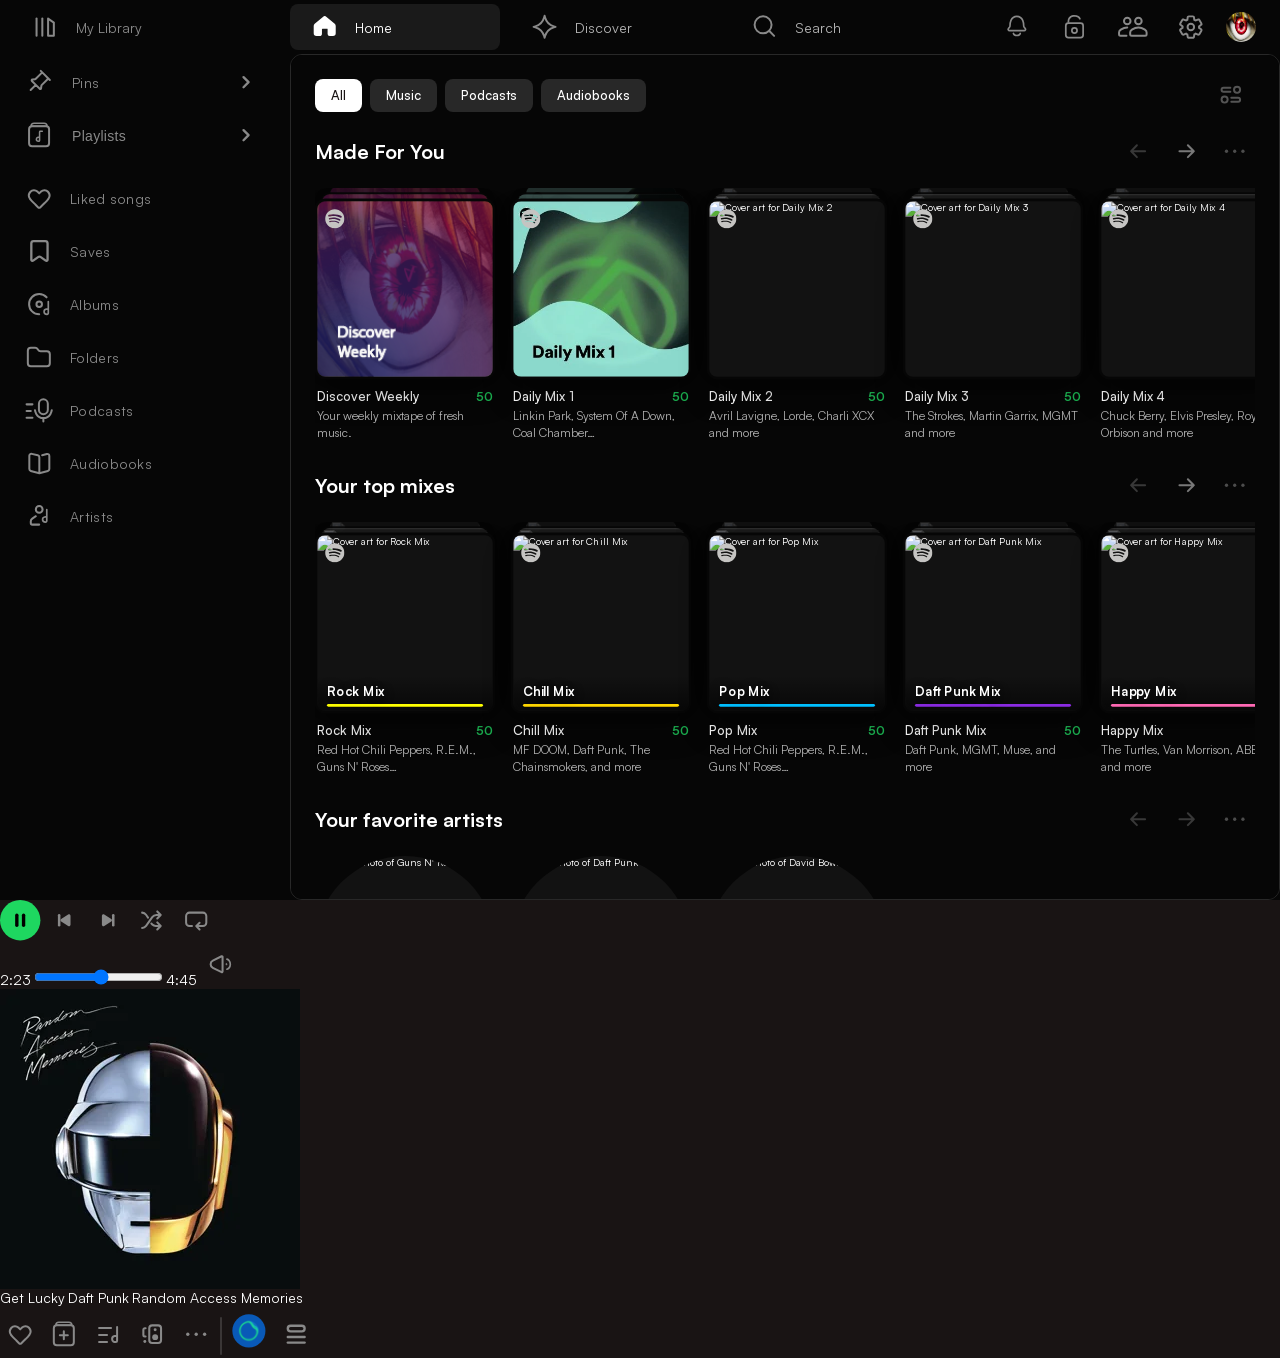
==== index.html @ 6787e3e7 "mc" ====
<!doctype html>
<html lang="en">

<head>
  <meta charset="UTF-8">
  <meta name="viewport"
    content="width=device-width, initial-scale=1.0, maximum-scale=1.0, user-scalable=no, viewport-fit=cover">
  <meta name="theme-color" content="#191414">
  <meta name="description"
    content="Spotify-inspired web player UI built as the final exam project for the 10x Frontend course.">
  <meta property="og:title" content="Spotify Web Player: 10xHunters - Frontend Final Exam">
  <meta property="og:description"
    content="Spotify-inspired web player UI built as the final exam project for the 10x Frontend course.">
  <meta property="og:type" content="website">
  <link rel="icon" type="image/svg+xml" href="assets/icons/big/spotify-favicon.svg">
  <title>Spotify - Web Player: 10xHunters - Frontend Final Exam</title>
  <link rel="stylesheet" href="css/main.css">
</head>

<body>
  <div class="app-layout">

    <!-- ===== Sidebar ===== -->

    <aside class="sidebar">
      <div class="sidebar__header">
        <a href="pages/library.html">
          <img src="./assets/icons/big/library.svg" alt="spotify-library-icon" />
          <span>My Library</span>
        </a>
      </div>
      <nav class="sidebar__nav">
        <ul class="sidebar__list">
          <li class="sidebar__item sidebar__item--arrow">
            <a href="#">
              <div class="sidebar__link-left">
                <img src="./assets/icons/big/pin.svg" alt="pins-icon" />
                <span>Pins</span>
              </div>
              <span class="sidebar__arrow">
                <img src="./assets/icons/big/right.svg" alt="arrow-right">
              </span>
            </a>
          </li>
          <li class="sidebar__item sidebar__item--accordion">
            <button class="sidebar__accordion-trigger" aria-expanded="false">
              <div class="sidebar__link-left">
                <img src="./assets/icons/big/playlist.svg" alt="playlist-icon" />
                <span class="sidebar__accordion-label">Playlists</span>
              </div>
              <span class="sidebar__arrow">
                <img src="./assets/icons/big/right.svg" alt="arrow-right" />
              </span>
            </button>
            <ul class="sidebar__dropdown">
              <li class="sidebar__dropdown-item">
                <a href="#">
                  <img src="./assets/icons/small/playlist.svg" alt="playlist-icon" />
                  <span>Chill stuff</span>
                </a>
              </li>
              <li class="sidebar__dropdown-item">
                <a href="#">
                  <img src="./assets/icons/small/playlist.svg" alt="playlist-icon" />
                  <span>Rock n Roll</span>
                </a>
              </li>
              <li class="sidebar__dropdown-item">
                <a href="#">
                  <img src="./assets/icons/small/playlist.svg" alt="playlist-icon" />
                  <span>The Jux Box</span>
                </a>
              </li>
              <li class="sidebar__dropdown-item">
                <a href="#">
                  <img src="./assets/icons/small/playlist.svg" alt="playlist-icon" />
                  <span>Selected Linkin Park</span>
                </a>
              </li>
              <li class="sidebar__dropdown-item">
                <a href="#">
                  <img src="./assets/icons/small/playlist.svg" alt="playlist-icon" />
                  <span>Vibe</span>
                </a>
              </li>
            </ul>
          </li>
          <li class="sidebar__item">
            <a href="pages/liked-songs.html">
              <img src="./assets/icons/big/like.svg" alt="spotify-liked-songs-icon" />
              <span>Liked songs</span>
            </a>
          </li>
          <li class="sidebar__item">
            <a href="#">
              <img src="./assets/icons/big/save.svg" alt="spotify-saved-songs-icon" />
              <span>Saves</span>
            </a>
          </li>
          <li class="sidebar__item">
            <a href="#">
              <img src="./assets/icons/big/album.svg" alt="spotify-album-songs-icon" />
              <span>Albums</span>
            </a>
          </li>
          <li class="sidebar__item">
            <a href="#">
              <img src="./assets/icons/big/folder.svg" alt="spotify-folders-icon" />
              <span>Folders</span>
            </a>
          </li>
          <li class="sidebar__item">
            <a href="pages/podcasts.html">
              <img src="./assets/icons/big/podcast.svg" alt="spotify-podcasts-icon" />
              <span>Podcasts</span>
            </a>
          </li>
          <li class="sidebar__item">
            <a href="#">
              <img src="./assets/icons/big/audiobook.svg" alt="spotify-audiobooks-icon" />
              <span>Audiobooks</span>
            </a>
          </li>
          <li class="sidebar__item">
            <a href="pages/artist.html"> <!--this is temporary link to the artist page -->
              <img src="./assets/icons/big/artist.svg" alt="spotify-artists-icon" />
              <span>Artists</span>
            </a>
          </li>
        </ul>
      </nav>
    </aside>

    <!-- ===== Content Area (Header + Main) ===== -->
    <div class="app-layout__content">

      <!-- ===== Desktop Header ===== -->

      <header class="app-header">
        <div class="app-header__row">
          <nav class="nav-primary" aria-label="Primary">

            <!-- ===== Nav Pills — CSS-only active state via :has(input:checked) ===== -->
            <div class="nav-primary__left">

            <a class="nav-pill nav-pill--home nav-pill--active" href="index.html" aria-current="page">
              <img src="assets/icons/big/home.svg"        alt="" class="nav-icon icon--off" aria-hidden="true">
              <img src="assets/icons/big/home-filled.svg" alt="" class="nav-icon icon--on"  aria-hidden="true">
              <span class="nav-pill__label">Home</span>
            </a>

              <a class="nav-pill nav-pill--discover" href="pages/discover.html">
                <img src="assets/icons/big/discover.svg" alt="" class="nav-icon icon--off" aria-hidden="true">
                <img src="assets/icons/big/discover-filled.svg" alt="" class="nav-icon icon--on" aria-hidden="true">
                <span class="nav-pill__label">Discover</span>
              </a>

            <a class="nav-pill nav-pill--search" href="pages/search.html">
              <img src="assets/icons/big/search.svg" alt="" class="nav-icon" aria-hidden="true">
              <span class="nav-pill__label nav-pill__label--muted">Search</span>
            </a>

            </div><!-- /nav-primary__left -->

            <!-- ===== Icon Buttons — toggles use CSS-only label+checkbox pattern ===== -->
            <div class="nav-primary__right">

              <button class="icon-button" type="button" aria-label="News">
                <img src="assets/icons/big/news.svg" alt="" class="nav-icon" aria-hidden="true">
              </button>

              <label class="icon-button" aria-label="Private session">
                <input type="checkbox" class="nav-radio">
                <img src="assets/icons/big/private.svg" alt="" class="nav-icon icon--off" aria-hidden="true">
                <img src="assets/icons/big/private-alt.svg" alt="" class="nav-icon icon--on icon--preserve"
                  aria-hidden="true">
              </label>

              <label class="icon-button icon-button--friends" aria-label="Friends activity">
                <input type="checkbox" class="nav-radio" id="friends-activity-toggle">
                <img src="assets/icons/big/friends.svg" alt="" class="nav-icon icon--off" aria-hidden="true">
                <img src="assets/icons/big/friends-filled.svg" alt="" class="nav-icon icon--on" aria-hidden="true">
              </label>

              <button class="icon-button" type="button" aria-label="Settings">
                <img src="assets/icons/big/settings.svg" alt="" class="nav-icon" aria-hidden="true">
              </button>

              <button class="avatar-button" type="button" aria-label="Profile">
                <img src="assets/img/profilePicture.webp" alt="User profile picture" class="avatar-image">
              </button>

            </div><!-- /nav-primary__right -->

          </nav>
        </div>
      </header><!-- /app-header -->

    <div class="home-layout">
      <main class="app-main">

        <!-- ===== Filter Bar ===== -->
        <div class="home-filter-bar">
          <button class="filter-pill filter-pill--active">All</button>
          <button class="filter-pill">Music</button>
          <button class="filter-pill">Podcasts</button>
          <button class="filter-pill">Audiobooks</button>
          <button class="filter-grid-icon" aria-label="Customize feed">
            <img src="assets/icons/big/feed.svg" alt="" aria-hidden="true">
          </button>
        </div>

        <!-- ===== Mobile Quick Picks ===== -->
        <section class="home-quick-grid" aria-label="Quick picks">
          <article class="home-quick-card">
            <img src="assets/img/weekly.png" alt="Cover art for Get Lucky" class="home-quick-card__thumb" loading="lazy">
            <div class="home-quick-card__meta">
              <p class="home-quick-card__title">Get Lucky (feat. Pharrell Williams and Nile Rodgers)</p>
              <p class="home-quick-card__subtitle">Daft Punk</p>
            </div>
          </article>

          <article class="home-quick-card">
            <img src="assets/img/weekly.png" alt="Cover art for Daily Mix 2" class="home-quick-card__thumb" loading="lazy">
            <div class="home-quick-card__meta">
              <p class="home-quick-card__title">Daily Mix 2</p>
            </div>
          </article>

          <article class="home-quick-card">
            <img src="assets/img/weekly.png" alt="Cover art for Daily Mix 1" class="home-quick-card__thumb" loading="lazy">
            <div class="home-quick-card__meta">
              <p class="home-quick-card__title">Daily Mix 1</p>
            </div>
          </article>

          <article class="home-quick-card">
            <img src="assets/img/weekly.png" alt="Cover art for Instant Crush" class="home-quick-card__thumb" loading="lazy">
            <div class="home-quick-card__meta">
              <p class="home-quick-card__title">Instant Crush</p>
              <p class="home-quick-card__subtitle">Daft Punk</p>
            </div>
          </article>

          <article class="home-quick-card">
            <img src="assets/img/weekly.png" alt="Cover art for Around the World" class="home-quick-card__thumb" loading="lazy">
            <div class="home-quick-card__meta">
              <p class="home-quick-card__title">Around the world</p>
              <p class="home-quick-card__subtitle">Daft Punk</p>
            </div>
          </article>

          <article class="home-quick-card">
            <img src="assets/img/weekly.png" alt="Cover art for Rock Mix" class="home-quick-card__thumb" loading="lazy">
            <div class="home-quick-card__meta">
              <p class="home-quick-card__title">Rock Mix</p>
            </div>
          </article>
        </section>

        <!-- ===== Home Feed ===== -->
        <div class="home-feed">

        <!-- ── Section 1: Made For You ── -->
        <section class="home-section">
          <div class="home-section__header">
            <h2 class="home-section__title">Made For You</h2>
            <div class="home-section__controls">
              <button class="section-nav-btn section-nav-btn--prev" aria-label="Previous">
                <img src="assets/icons/big/arrow-left.svg" alt="" aria-hidden="true">
              </button>
              <button class="section-nav-btn section-nav-btn--next" aria-label="Next">
                <img src="assets/icons/big/arrow-right.svg" alt="" aria-hidden="true">
              </button>
              <button class="section-more-btn" aria-label="More options">
                <img src="assets/icons/big/more.svg" alt="" aria-hidden="true">
              </button>
            </div>
          </div>
          <div class="home-section__track" role="list">

            <article class="card card--playlist card--stacked card--discover-weekly" role="listitem" tabindex="0">
              <div class="card__thumb-wrap">
                <div class="card__mix-stack">
                  <span class="card__mix-layer card__mix-layer--rear" aria-hidden="true">
                    <img src="assets/img/justProfilePicture.webp" alt="" class="card__mix-layer-image" loading="lazy">
                  </span>
                  <span class="card__mix-layer card__mix-layer--middle" aria-hidden="true">
                    <img src="assets/img/justProfilePicture.webp" alt="" class="card__mix-layer-image" loading="lazy">
                  </span>
                  <div class="card__mix-front">
                    <img src="assets/img/justProfilePicture.webp" alt="Cover art for Discover Weekly" class="card__thumb" loading="lazy">
                    <img src="assets/icons/big/spotify.svg" alt="" class="card__logo" aria-hidden="true">
                  </div>
                </div>
              </div>
              <div class="card__info">
                <div class="card__title-row">
                  <span class="card__title">Discover Weekly</span>
                  <span class="card__count">50</span>
                </div>
                <p class="card__desc">Your weekly mixtape of fresh music.</p>
              </div>
            </article>

            <article class="card card--playlist card--stacked" role="listitem" tabindex="0">
              <div class="card__thumb-wrap">
                <div class="card__mix-stack">
                  <span class="card__mix-layer card__mix-layer--rear" aria-hidden="true">
                    <img src="assets/img/daily-mix-1.webp" alt="" class="card__mix-layer-image" loading="lazy">
                  </span>
                  <span class="card__mix-layer card__mix-layer--middle" aria-hidden="true">
                    <img src="assets/img/daily-mix-1.webp" alt="" class="card__mix-layer-image" loading="lazy">
                  </span>
                  <div class="card__mix-front">
                    <img src="assets/img/daily-mix-1.webp" alt="Cover art for Daily Mix 1" class="card__thumb" loading="lazy">
                    <img src="assets/icons/big/spotify.svg" alt="" class="card__logo" aria-hidden="true">
                  </div>
                </div>
              </div>
              <div class="card__info">
                <div class="card__title-row">
                  <span class="card__title">Daily Mix 1</span>
                  <span class="card__count">50</span>
                </div>
                <p class="card__desc">Linkin Park, System Of A Down, Coal Chamber…</p>
              </div>
            </article>

            <article class="card card--playlist card--stacked" role="listitem" tabindex="0">
              <div class="card__thumb-wrap">
                <div class="card__mix-stack">
                  <span class="card__mix-layer card__mix-layer--rear" aria-hidden="true">
                    <img src="assets/img/daily-mix-2.webp" alt="" class="card__mix-layer-image" loading="lazy">
                  </span>
                  <span class="card__mix-layer card__mix-layer--middle" aria-hidden="true">
                    <img src="assets/img/daily-mix-2.webp" alt="" class="card__mix-layer-image" loading="lazy">
                  </span>
                  <div class="card__mix-front">
                    <img src="assets/img/daily-mix-2.webp" alt="Cover art for Daily Mix 2" class="card__thumb" loading="lazy">
                    <img src="assets/icons/big/spotify.svg" alt="" class="card__logo" aria-hidden="true">
                  </div>
                </div>
              </div>
              <div class="card__info">
                <div class="card__title-row">
                  <span class="card__title">Daily Mix 2</span>
                  <span class="card__count">50</span>
                </div>
                <p class="card__desc">Avril Lavigne, Lorde, Charli XCX and more</p>
              </div>
            </article>

            <article class="card card--playlist card--stacked" role="listitem" tabindex="0">
              <div class="card__thumb-wrap">
                <div class="card__mix-stack">
                  <span class="card__mix-layer card__mix-layer--rear" aria-hidden="true">
                    <img src="assets/img/daily-mix-3.webp" alt="" class="card__mix-layer-image" loading="lazy">
                  </span>
                  <span class="card__mix-layer card__mix-layer--middle" aria-hidden="true">
                    <img src="assets/img/daily-mix-3.webp" alt="" class="card__mix-layer-image" loading="lazy">
                  </span>
                  <div class="card__mix-front">
                    <img src="assets/img/daily-mix-3.webp" alt="Cover art for Daily Mix 3" class="card__thumb" loading="lazy">
                    <img src="assets/icons/big/spotify.svg" alt="" class="card__logo" aria-hidden="true">
                  </div>
                </div>
              </div>
              <div class="card__info">
                <div class="card__title-row">
                  <span class="card__title">Daily Mix 3</span>
                  <span class="card__count">50</span>
                </div>
                <p class="card__desc">The Strokes, Martin Garrix, MGMT and more</p>
              </div>
            </article>

            <article class="card card--playlist card--stacked" role="listitem" tabindex="0">
              <div class="card__thumb-wrap">
                <div class="card__mix-stack">
                  <span class="card__mix-layer card__mix-layer--rear" aria-hidden="true">
                    <img src="assets/img/daily-mix-4.webp" alt="" class="card__mix-layer-image" loading="lazy">
                  </span>
                  <span class="card__mix-layer card__mix-layer--middle" aria-hidden="true">
                    <img src="assets/img/daily-mix-4.webp" alt="" class="card__mix-layer-image" loading="lazy">
                  </span>
                  <div class="card__mix-front">
                    <img src="assets/img/daily-mix-4.webp" alt="Cover art for Daily Mix 4" class="card__thumb" loading="lazy">
                    <img src="assets/icons/big/spotify.svg" alt="" class="card__logo" aria-hidden="true">
                  </div>
                </div>
              </div>
              <div class="card__info">
                <div class="card__title-row">
                  <span class="card__title">Daily Mix 4</span>
                  <span class="card__count">50</span>
                </div>
                <p class="card__desc">Chuck Berry, Elvis Presley, Roy Orbison and more</p>
              </div>
            </article>

            <article class="card card--playlist card--stacked" role="listitem" tabindex="0">
              <div class="card__thumb-wrap">
                <div class="card__mix-stack">
                  <span class="card__mix-layer card__mix-layer--rear" aria-hidden="true">
                    <img src="assets/img/daily-mix-6.webp" alt="" class="card__mix-layer-image" loading="lazy">
                  </span>
                  <span class="card__mix-layer card__mix-layer--middle" aria-hidden="true">
                    <img src="assets/img/daily-mix-6.webp" alt="" class="card__mix-layer-image" loading="lazy">
                  </span>
                  <div class="card__mix-front">
                    <img src="assets/img/daily-mix-6.webp" alt="Cover art for Daily Mix 5" class="card__thumb" loading="lazy">
                    <img src="assets/icons/big/spotify.svg" alt="" class="card__logo" aria-hidden="true">
                  </div>
                </div>
              </div>
              <div class="card__info">
                <div class="card__title-row">
                  <span class="card__title">Daily Mix 5</span>
                  <span class="card__count">50</span>
                </div>
                <p class="card__desc">Frank Sinatra, Gerhard Trede, Dean Martin and more</p>
              </div>
            </article>

            <article class="card card--playlist card--stacked" role="listitem" tabindex="0">
              <div class="card__thumb-wrap">
                <div class="card__mix-stack">
                  <span class="card__mix-layer card__mix-layer--rear" aria-hidden="true">
                    <img src="assets/img/nirvana-radio.webp" alt="" class="card__mix-layer-image" loading="lazy">
                  </span>
                  <span class="card__mix-layer card__mix-layer--middle" aria-hidden="true">
                    <img src="assets/img/nirvana-radio.webp" alt="" class="card__mix-layer-image" loading="lazy">
                  </span>
                  <div class="card__mix-front">
                    <img src="assets/img/nirvana-radio.webp" alt="Cover art for Nirvana Radio" class="card__thumb" loading="lazy">
                    <img src="assets/icons/big/spotify.svg" alt="" class="card__logo" aria-hidden="true">
                    <span class="card__badge card__badge--radio">RADIO</span>
                  </div>
                </div>
              </div>
              <div class="card__info">
                <div class="card__title-row">
                  <span class="card__title">Nirvana Radio</span>
                  <span class="card__count">50</span>
                </div>
                <p class="card__desc">The Strokes, Martin Garrix, MGMT and more</p>
              </div>
            </article>

            <article class="card card--playlist card--stacked" role="listitem" tabindex="0">
              <div class="card__thumb-wrap">
                <div class="card__mix-stack">
                  <span class="card__mix-layer card__mix-layer--rear" aria-hidden="true">
                    <img src="assets/img/fall-out-boy-radio.webp" alt="" class="card__mix-layer-image" loading="lazy">
                  </span>
                  <span class="card__mix-layer card__mix-layer--middle" aria-hidden="true">
                    <img src="assets/img/fall-out-boy-radio.webp" alt="" class="card__mix-layer-image" loading="lazy">
                  </span>
                  <div class="card__mix-front">
                    <img src="assets/img/fall-out-boy-radio.webp" alt="Cover art for Fall Out Boy Radio" class="card__thumb" loading="lazy">
                    <img src="assets/icons/big/spotify.svg" alt="" class="card__logo" aria-hidden="true">
                    <span class="card__badge card__badge--radio">RADIO</span>
                  </div>
                </div>
              </div>
              <div class="card__info">
                <div class="card__title-row">
                  <span class="card__title">Fall Out Boy Ra…</span>
                  <span class="card__count">50</span>
                </div>
                <p class="card__desc">With Panic! At The Disco, The All-American Rejects,…</p>
              </div>
            </article>

          </div>
        </section>

        <!-- ── Section 2: Your top mixes ── -->
        <section class="home-section">
          <div class="home-section__header">
            <h2 class="home-section__title">Your top mixes</h2>
            <div class="home-section__controls">
              <button class="section-nav-btn section-nav-btn--prev" aria-label="Previous">
                <img src="assets/icons/big/arrow-left.svg" alt="" aria-hidden="true">
              </button>
              <button class="section-nav-btn section-nav-btn--next" aria-label="Next">
                <img src="assets/icons/big/arrow-right.svg" alt="" aria-hidden="true">
              </button>
              <button class="section-more-btn" aria-label="More options">
                <img src="assets/icons/big/more.svg" alt="" aria-hidden="true">
              </button>
            </div>
          </div>
          <div class="home-section__track" role="list">

            <article class="card card--mix card--stacked card--accent-yellow" role="listitem" tabindex="0">
              <div class="card__thumb-wrap">
                <div class="card__mix-stack">
                  <span class="card__mix-layer card__mix-layer--rear" aria-hidden="true">
                    <img src="assets/img/rock-mix.webp" alt="" class="card__mix-layer-image" loading="lazy">
                  </span>
                  <span class="card__mix-layer card__mix-layer--middle" aria-hidden="true">
                    <img src="assets/img/rock-mix.webp" alt="" class="card__mix-layer-image" loading="lazy">
                  </span>
                  <div class="card__mix-front">
                    <img src="assets/img/rock-mix.webp" alt="Cover art for Rock Mix" class="card__thumb" loading="lazy">
                    <img src="assets/icons/big/spotify.svg" alt="" class="card__logo" aria-hidden="true">
                    <div class="card__mix-overlay">
                      <span class="card__mix-title">Rock Mix</span>
                      <div class="card__mix-accent"></div>
                    </div>
                  </div>
                </div>
              </div>
              <div class="card__info">
                <div class="card__title-row">
                  <span class="card__title">Rock Mix</span>
                  <span class="card__count">50</span>
                </div>
                <p class="card__desc">Red Hot Chili Peppers, R.E.M., Guns N' Roses…</p>
              </div>
            </article>

            <article class="card card--mix card--stacked card--accent-gold" role="listitem" tabindex="0">
              <div class="card__thumb-wrap">
                <div class="card__mix-stack">
                  <span class="card__mix-layer card__mix-layer--rear" aria-hidden="true">
                    <img src="assets/img/chill-mix.webp" alt="" class="card__mix-layer-image" loading="lazy">
                  </span>
                  <span class="card__mix-layer card__mix-layer--middle" aria-hidden="true">
                    <img src="assets/img/chill-mix.webp" alt="" class="card__mix-layer-image" loading="lazy">
                  </span>
                  <div class="card__mix-front">
                    <img src="assets/img/chill-mix.webp" alt="Cover art for Chill Mix" class="card__thumb" loading="lazy">
                    <img src="assets/icons/big/spotify.svg" alt="" class="card__logo" aria-hidden="true">
                    <div class="card__mix-overlay">
                      <span class="card__mix-title">Chill Mix</span>
                      <div class="card__mix-accent"></div>
                    </div>
                  </div>
                </div>
              </div>
              <div class="card__info">
                <div class="card__title-row">
                  <span class="card__title">Chill Mix</span>
                  <span class="card__count">50</span>
                </div>
                <p class="card__desc">MF DOOM, Daft Punk, The Chainsmokers, and more</p>
              </div>
            </article>

            <article class="card card--mix card--stacked card--accent-cyan" role="listitem" tabindex="0">
              <div class="card__thumb-wrap">
                <div class="card__mix-stack">
                  <span class="card__mix-layer card__mix-layer--rear" aria-hidden="true">
                    <img src="assets/img/pop-mix.webp" alt="" class="card__mix-layer-image" loading="lazy">
                  </span>
                  <span class="card__mix-layer card__mix-layer--middle" aria-hidden="true">
                    <img src="assets/img/pop-mix.webp" alt="" class="card__mix-layer-image" loading="lazy">
                  </span>
                  <div class="card__mix-front">
                    <img src="assets/img/pop-mix.webp" alt="Cover art for Pop Mix" class="card__thumb" loading="lazy">
                    <img src="assets/icons/big/spotify.svg" alt="" class="card__logo" aria-hidden="true">
                    <div class="card__mix-overlay">
                      <span class="card__mix-title">Pop Mix</span>
                      <div class="card__mix-accent"></div>
                    </div>
                  </div>
                </div>
              </div>
              <div class="card__info">
                <div class="card__title-row">
                  <span class="card__title">Pop Mix</span>
                  <span class="card__count">50</span>
                </div>
                <p class="card__desc">Red Hot Chili Peppers, R.E.M., Guns N' Roses…</p>
              </div>
            </article>

            <article class="card card--mix card--stacked card--accent-violet" role="listitem" tabindex="0">
              <div class="card__thumb-wrap">
                <div class="card__mix-stack">
                  <span class="card__mix-layer card__mix-layer--rear" aria-hidden="true">
                    <img src="assets/img/daft-punk-mix.webp" alt="" class="card__mix-layer-image" loading="lazy">
                  </span>
                  <span class="card__mix-layer card__mix-layer--middle" aria-hidden="true">
                    <img src="assets/img/daft-punk-mix.webp" alt="" class="card__mix-layer-image" loading="lazy">
                  </span>
                  <div class="card__mix-front">
                    <img src="assets/img/daft-punk-mix.webp" alt="Cover art for Daft Punk Mix" class="card__thumb" loading="lazy">
                    <img src="assets/icons/big/spotify.svg" alt="" class="card__logo" aria-hidden="true">
                    <div class="card__mix-overlay">
                      <span class="card__mix-title">Daft Punk Mix</span>
                      <div class="card__mix-accent"></div>
                    </div>
                  </div>
                </div>
              </div>
              <div class="card__info">
                <div class="card__title-row">
                  <span class="card__title">Daft Punk Mix</span>
                  <span class="card__count">50</span>
                </div>
                <p class="card__desc">Daft Punk, MGMT, Muse, and more</p>
              </div>
            </article>

            <article class="card card--mix card--stacked card--accent-pink" role="listitem" tabindex="0">
              <div class="card__thumb-wrap">
                <div class="card__mix-stack">
                  <span class="card__mix-layer card__mix-layer--rear" aria-hidden="true">
                    <img src="assets/img/happy-mix.webp" alt="" class="card__mix-layer-image" loading="lazy">
                  </span>
                  <span class="card__mix-layer card__mix-layer--middle" aria-hidden="true">
                    <img src="assets/img/happy-mix.webp" alt="" class="card__mix-layer-image" loading="lazy">
                  </span>
                  <div class="card__mix-front">
                    <img src="assets/img/happy-mix.webp" alt="Cover art for Happy Mix" class="card__thumb" loading="lazy">
                    <img src="assets/icons/big/spotify.svg" alt="" class="card__logo" aria-hidden="true">
                    <div class="card__mix-overlay">
                      <span class="card__mix-title">Happy Mix</span>
                      <div class="card__mix-accent"></div>
                    </div>
                  </div>
                </div>
              </div>
              <div class="card__info">
                <div class="card__title-row">
                  <span class="card__title">Happy Mix</span>
                  <span class="card__count">50</span>
                </div>
                <p class="card__desc">The Turtles, Van Morrison, ABBA and more</p>
              </div>
            </article>

            <article class="card card--mix card--stacked card--accent-orange" role="listitem" tabindex="0">
              <div class="card__thumb-wrap">
                <div class="card__mix-stack">
                  <span class="card__mix-layer card__mix-layer--rear" aria-hidden="true">
                    <img src="assets/img/david-bowie-mix.webp" alt="" class="card__mix-layer-image" loading="lazy">
                  </span>
                  <span class="card__mix-layer card__mix-layer--middle" aria-hidden="true">
                    <img src="assets/img/david-bowie-mix.webp" alt="" class="card__mix-layer-image" loading="lazy">
                  </span>
                  <div class="card__mix-front">
                    <img src="assets/img/david-bowie-mix.webp" alt="Cover art for David Bowie Mix" class="card__thumb" loading="lazy">
                    <img src="assets/icons/big/spotify.svg" alt="" class="card__logo" aria-hidden="true">
                    <div class="card__mix-overlay">
                      <span class="card__mix-title">David Bowie Mix</span>
                      <div class="card__mix-accent"></div>
                    </div>
                  </div>
                </div>
              </div>
              <div class="card__info">
                <div class="card__title-row">
                  <span class="card__title">David Bowie Mix</span>
                  <span class="card__count">50</span>
                </div>
                <p class="card__desc">Soft Cell, The Who and The Clash</p>
              </div>
            </article>

            <article class="card card--mix card--stacked card--accent-lime" role="listitem" tabindex="0">
              <div class="card__thumb-wrap">
                <div class="card__mix-stack">
                  <span class="card__mix-layer card__mix-layer--rear" aria-hidden="true">
                    <img src="assets/img/upbeat-mix.webp" alt="" class="card__mix-layer-image" loading="lazy">
                  </span>
                  <span class="card__mix-layer card__mix-layer--middle" aria-hidden="true">
                    <img src="assets/img/upbeat-mix.webp" alt="" class="card__mix-layer-image" loading="lazy">
                  </span>
                  <div class="card__mix-front">
                    <img src="assets/img/upbeat-mix.webp" alt="Cover art for Upbeat Mix" class="card__thumb" loading="lazy">
                    <img src="assets/icons/big/spotify.svg" alt="" class="card__logo" aria-hidden="true">
                    <div class="card__mix-overlay">
                      <span class="card__mix-title">Upbeat Mix</span>
                      <div class="card__mix-accent"></div>
                    </div>
                  </div>
                </div>
              </div>
              <div class="card__info">
                <div class="card__title-row">
                  <span class="card__title">Upbeat Mix</span>
                  <span class="card__count">50</span>
                </div>
                <p class="card__desc">Kylie Minogue, Charli XCX, Cage The Elephant and…</p>
              </div>
            </article>

            <article class="card card--mix card--stacked card--accent-orange-red" role="listitem" tabindex="0">
              <div class="card__thumb-wrap">
                <div class="card__mix-stack">
                  <span class="card__mix-layer card__mix-layer--rear" aria-hidden="true">
                    <img src="assets/img/60s-mix.webp" alt="" class="card__mix-layer-image" loading="lazy">
                  </span>
                  <span class="card__mix-layer card__mix-layer--middle" aria-hidden="true">
                    <img src="assets/img/60s-mix.webp" alt="" class="card__mix-layer-image" loading="lazy">
                  </span>
                  <div class="card__mix-front">
                    <img src="assets/img/60s-mix.webp" alt="Cover art for 60s Mix" class="card__thumb" loading="lazy">
                    <img src="assets/icons/big/spotify.svg" alt="" class="card__logo" aria-hidden="true">
                    <div class="card__mix-overlay">
                      <span class="card__mix-title">60s Mix</span>
                      <div class="card__mix-accent"></div>
                    </div>
                  </div>
                </div>
              </div>
              <div class="card__info">
                <div class="card__title-row">
                  <span class="card__title">60s Mix</span>
                  <span class="card__count">50</span>
                </div>
                <p class="card__desc">Chuck Berry, Skeeter David, Van Morrison and…</p>
              </div>
            </article>

          </div>
        </section>

        <!-- ── Section 3: Your favorite artists ── -->
        <section class="home-section">
          <div class="home-section__header">
            <h2 class="home-section__title">Your favorite artists</h2>
            <div class="home-section__controls">
              <button class="section-nav-btn section-nav-btn--prev" aria-label="Previous">
                <img src="assets/icons/big/arrow-left.svg" alt="" aria-hidden="true">
              </button>
              <button class="section-nav-btn section-nav-btn--next" aria-label="Next">
                <img src="assets/icons/big/arrow-right.svg" alt="" aria-hidden="true">
              </button>
              <button class="section-more-btn" aria-label="More options">
                <img src="assets/icons/big/more.svg" alt="" aria-hidden="true">
              </button>
            </div>
          </div>
          <div class="home-section__track" role="list">

            <article class="card card--artist" role="listitem">
              <div class="card__thumb-wrap card__thumb-wrap--circle">
                <img src="assets/img/guns-n-roses.webp" alt="Artist photo of Guns N' Roses" class="card__thumb" loading="lazy">
              </div>
              <div class="card__info">
                <span class="card__title">Guns N' Roses</span>
              </div>
            </article>

            <article class="card card--artist" role="listitem">
              <div class="card__thumb-wrap card__thumb-wrap--circle">
                <img src="assets/img/daft-punk.webp" alt="Artist photo of Daft Punk" class="card__thumb" loading="lazy">
              </div>
              <div class="card__info">
                <span class="card__title">Daft Punk</span>
              </div>
            </article>

            <article class="card card--artist" role="listitem">
              <div class="card__thumb-wrap card__thumb-wrap--circle">
                <img src="assets/img/david-bowie.webp" alt="Artist photo of David Bowie" class="card__thumb" loading="lazy">
              </div>
              <div class="card__info">
                <span class="card__title">David Bowie</span>
              </div>
            </article>

          </div>
        </section>

        <!-- ── Section 4: Albums for You ── -->
        <section class="home-section">
          <div class="home-section__header">
            <h2 class="home-section__title">Albums for You</h2>
            <div class="home-section__controls">
              <button class="section-nav-btn section-nav-btn--prev" aria-label="Previous">
                <img src="assets/icons/big/arrow-left.svg" alt="" aria-hidden="true">
              </button>
              <button class="section-nav-btn section-nav-btn--next" aria-label="Next">
                <img src="assets/icons/big/arrow-right.svg" alt="" aria-hidden="true">
              </button>
              <button class="section-more-btn" aria-label="More options">
                <img src="assets/icons/big/more.svg" alt="" aria-hidden="true">
              </button>
            </div>
          </div>
          <div class="home-section__track" role="list">

            <article class="card card--album" role="listitem">
              <div class="card__thumb-wrap">
                <img src="assets/img/meteora.webp" alt="Album cover for Meteora" class="card__thumb" loading="lazy">
                <img src="assets/icons/big/spotify.svg" alt="" class="card__logo" aria-hidden="true">
              </div>
              <div class="card__info">
                <div class="card__title-row">
                  <span class="card__title">Meteora</span>
                  <span class="card__count">13</span>
                </div>
                <p class="card__desc">Linkin Park</p>
              </div>
            </article>

            <article class="card card--album" role="listitem">
              <div class="card__thumb-wrap">
                <img src="assets/img/random-access.webp" alt="Album cover for Random Access Memories" class="card__thumb" loading="lazy">
                <img src="assets/icons/big/spotify.svg" alt="" class="card__logo" aria-hidden="true">
              </div>
              <div class="card__info">
                <div class="card__title-row">
                  <span class="card__title">Random Access…</span>
                  <span class="card__count">13</span>
                </div>
                <p class="card__desc">Daft Punk</p>
              </div>
            </article>

            <article class="card card--album" role="listitem">
              <div class="card__thumb-wrap">
                <img src="assets/img/abbey-road.webp" alt="Album cover for Abbey Road" class="card__thumb" loading="lazy">
                <img src="assets/icons/big/spotify.svg" alt="" class="card__logo" aria-hidden="true">
              </div>
              <div class="card__info">
                <div class="card__title-row">
                  <span class="card__title">Abbey Road</span>
                  <span class="card__count">13</span>
                </div>
                <p class="card__desc">The Beatles</p>
              </div>
            </article>

            <article class="card card--album" role="listitem">
              <div class="card__thumb-wrap">
                <img src="assets/img/black-holes.webp" alt="Album cover for Black Holes and Revelations" class="card__thumb" loading="lazy">
                <img src="assets/icons/big/spotify.svg" alt="" class="card__logo" aria-hidden="true">
              </div>
              <div class="card__info">
                <div class="card__title-row">
                  <span class="card__title">Black Holes and…</span>
                  <span class="card__count">13</span>
                </div>
                <p class="card__desc">Muse</p>
              </div>
            </article>

          </div>
        </section>

        <!-- ── Section 5: Audiobooks for you ── -->
        <section class="home-section">
          <div class="home-section__header">
            <h2 class="home-section__title">Audiobooks for you</h2>
            <div class="home-section__controls">
              <button class="section-nav-btn section-nav-btn--prev" aria-label="Previous">
                <img src="assets/icons/big/arrow-left.svg" alt="" aria-hidden="true">
              </button>
              <button class="section-nav-btn section-nav-btn--next" aria-label="Next">
                <img src="assets/icons/big/arrow-right.svg" alt="" aria-hidden="true">
              </button>
              <button class="section-more-btn" aria-label="More options">
                <img src="assets/icons/big/more.svg" alt="" aria-hidden="true">
              </button>
            </div>
          </div>
          <div class="home-section__track" role="list">

            <article class="card card--audiobook" role="listitem">
              <div class="card__thumb-wrap">
                <img src="assets/img/halo-flood.webp" alt="Book cover for Halo: The Flood" class="card__thumb" loading="lazy">
              </div>
              <div class="card__info">
                <span class="card__title">Halo: The Flood</span>
                <p class="card__desc">William C. Dietz</p>
              </div>
            </article>

            <article class="card card--audiobook" role="listitem">
              <div class="card__thumb-wrap">
                <img src="assets/img/halo-first-strike.webp" alt="Book cover for Halo: First Strike" class="card__thumb" loading="lazy">
              </div>
              <div class="card__info">
                <span class="card__title">Halo: First Strike</span>
                <p class="card__desc">Eric Nylund</p>
              </div>
            </article>

            <article class="card card--audiobook" role="listitem">
              <div class="card__thumb-wrap">
                <img src="assets/img/halo-ghosts.webp" alt="Book cover for Halo: Ghosts of Onyx" class="card__thumb" loading="lazy">
              </div>
              <div class="card__info">
                <span class="card__title">Halo: Ghosts of Onyx</span>
                <p class="card__desc">Eric Nylund</p>
              </div>
            </article>

          </div>
        </section>

        <!-- ── Section 6: Podcasts for you ── -->
        <section class="home-section">
          <div class="home-section__header">
            <h2 class="home-section__title">Podcasts for you</h2>
            <div class="home-section__controls">
              <button class="section-nav-btn section-nav-btn--prev" aria-label="Previous">
                <img src="assets/icons/big/arrow-left.svg" alt="" aria-hidden="true">
              </button>
              <button class="section-nav-btn section-nav-btn--next" aria-label="Next">
                <img src="assets/icons/big/arrow-right.svg" alt="" aria-hidden="true">
              </button>
              <button class="section-more-btn" aria-label="More options">
                <img src="assets/icons/big/more.svg" alt="" aria-hidden="true">
              </button>
            </div>
          </div>
          <div class="home-section__track" role="list">

            <article class="card card--podcast" role="listitem">
              <div class="card__thumb-wrap">
                <img src="assets/img/anything-goes.webp" alt="anything goes…" class="card__thumb" loading="lazy">
              </div>
              <div class="card__info card__info--podcast">
                <span class="card__title">anything goes…</span>
                <p class="card__desc">emma chamberlain</p>
              </div>
            </article>

            <article class="card card--podcast" role="listitem">
              <div class="card__thumb-wrap">
                <img src="assets/img/joe-rogan.webp" alt="Podcast cover for The Joe Rogan Experience" class="card__thumb" loading="lazy">
              </div>
              <div class="card__info card__info--podcast">
                <span class="card__title">The Joe Rogan…</span>
                <p class="card__desc">Joe Rogan</p>
              </div>
            </article>

            <article class="card card--podcast" role="listitem">
              <div class="card__thumb-wrap">
                <img src="assets/img/the-journal.webp" alt="Podcast cover for The Journal" class="card__thumb" loading="lazy">
              </div>
              <div class="card__info card__info--podcast">
                <span class="card__title">The Journal</span>
                <p class="card__desc">The Wall Street Journal</p>
              </div>
            </article>

          </div>
        </section>

        <!-- ── Section 7: Episodes for you ── -->
        <section class="home-section">
          <div class="home-section__header">
            <h2 class="home-section__title">Episodes for you</h2>
            <div class="home-section__controls">
              <button class="section-nav-btn section-nav-btn--prev" aria-label="Previous">
                <img src="assets/icons/big/arrow-left.svg" alt="" aria-hidden="true">
              </button>
              <button class="section-nav-btn section-nav-btn--next" aria-label="Next">
                <img src="assets/icons/big/arrow-right.svg" alt="" aria-hidden="true">
              </button>
              <button class="section-more-btn" aria-label="More options">
                <img src="assets/icons/big/more.svg" alt="" aria-hidden="true">
              </button>
            </div>
          </div>
          <div class="home-section__track" role="list">

            <article class="card card--episode" role="listitem">
              <div class="card__thumb-wrap">
                <img src="assets/img/anything-goes.webp" alt="anything goes…" class="card__thumb" loading="lazy">
              </div>
              <div class="card__info card__info--podcast">
                <span class="card__title">anything goes…</span>
                <p class="card__desc">emma chamberlain</p>
                <img src="assets/icons/small/podcast.svg" alt="" class="card__episode-icon" aria-hidden="true">
              </div>
            </article>

            <article class="card card--episode" role="listitem">
              <div class="card__thumb-wrap">
                <img src="assets/img/joe-rogan.webp" alt="Podcast cover for The Joe Rogan Experience" class="card__thumb" loading="lazy">
              </div>
              <div class="card__info card__info--podcast">
                <span class="card__title">The Joe Rogan…</span>
                <p class="card__desc">Joe Rogan</p>
                <img src="assets/icons/small/podcast.svg" alt="" class="card__episode-icon" aria-hidden="true">
              </div>
            </article>

            <article class="card card--episode" role="listitem">
              <div class="card__thumb-wrap">
                <img src="assets/img/the-journal.webp" alt="Podcast cover for The Journal" class="card__thumb" loading="lazy">
              </div>
              <div class="card__info card__info--podcast">
                <span class="card__title">The Journal</span>
                <p class="card__desc">The Wall Street Journal</p>
                <img src="assets/icons/small/podcast.svg" alt="" class="card__episode-icon" aria-hidden="true">
              </div>
            </article>

          </div>
        </section>

        </div><!-- /home-feed -->


      </main>

      <aside class="friends-activity" id="friends-activity-panel" aria-label="Friends activity">
        <div class="friends-activity__panel">
          <input type="checkbox" class="nav-radio friends-activity__state" id="add-friend-toggle" form="add-friend-form">
          <input type="checkbox" class="nav-radio friends-activity__state" id="friend-added-hisoka">
          <form id="add-friend-form" class="friends-activity__state-form" aria-hidden="true"></form>

          <div class="friends-activity__header">
            <h2 class="friends-activity__title">Friends Activity</h2>

            <div class="friends-activity__actions">
              <label class="friends-activity__action friends-activity__action--add" for="add-friend-toggle" aria-label="Add friend">
                <img src="assets/icons/big/add-friend.svg" alt="" aria-hidden="true">
              </label>

              <label class="friends-activity__action friends-activity__action--close" for="friends-activity-toggle" aria-label="Close friends activity">
                <img src="assets/icons/big/close.svg" alt="" aria-hidden="true">
              </label>
            </div>
          </div>

          <ul class="friends-activity__list" role="list">
            <li class="friend-card friend-card--hisoka" id="friend-card-hisoka">
              <img src="assets/img/hisoka.png" alt="Hisoka profile picture" class="friend-card__avatar" loading="lazy">

              <div class="friend-card__body">
                <p class="friend-card__name">Hisoka</p>

                <div class="friend-card__meta">
                  <img src="assets/icons/small/playing.svg" alt="" class="friend-card__status-icon" aria-hidden="true">

                  <div class="friend-card__meta-text">
                    <span class="friend-card__track">Get Rhythm</span>
                    <span class="friend-card__dot" aria-hidden="true"></span>
                    <span class="friend-card__artist">Johnny Cash</span>
                  </div>
                </div>
              </div>
            </li>

            <li class="friend-card">
              <img src="assets/img/gon.png" alt="Gon profile picture" class="friend-card__avatar" loading="lazy">

              <div class="friend-card__body">
                <p class="friend-card__name">Gon</p>

                <div class="friend-card__meta">
                  <img src="assets/icons/small/playing.svg" alt="" class="friend-card__status-icon" aria-hidden="true">

                  <div class="friend-card__meta-text">
                    <span class="friend-card__track">Goosebumps</span>
                    <span class="friend-card__dot" aria-hidden="true"></span>
                    <span class="friend-card__artist">Travis Scott</span>
                  </div>
                </div>
              </div>
            </li>

            <li class="friend-card">
              <img src="assets/img/killua.png" alt="Killua profile picture" class="friend-card__avatar" loading="lazy">

              <div class="friend-card__body">
                <p class="friend-card__name">Killua</p>

                <div class="friend-card__meta">
                  <img src="assets/icons/small/playing.svg" alt="" class="friend-card__status-icon" aria-hidden="true">

                  <div class="friend-card__meta-text">
                    <span class="friend-card__track">Get Lucky</span>
                    <span class="friend-card__dot" aria-hidden="true"></span>
                    <span class="friend-card__artist">Daft Punk</span>
                  </div>
                </div>
              </div>
            </li>

            <li class="friend-card">
              <img src="assets/img/Melody.png" alt="Melody profile picture" class="friend-card__avatar" loading="lazy">

              <div class="friend-card__body">
                <p class="friend-card__name">Melody</p>

                <div class="friend-card__meta friend-card__meta--time">
                  <div class="friend-card__meta-text">
                    <span class="friend-card__time">1h</span>
                    <span class="friend-card__track">would he</span>
                    <span class="friend-card__dot" aria-hidden="true"></span>
                    <span class="friend-card__artist">joji</span>
                  </div>
                </div>
              </div>
            </li>

            <li class="friend-card">
              <img src="assets/img/Leorio.png" alt="Leorio profile picture" class="friend-card__avatar" loading="lazy">

              <div class="friend-card__body">
                <p class="friend-card__name">Leorio</p>

                <div class="friend-card__meta friend-card__meta--time">
                  <div class="friend-card__meta-text">
                    <span class="friend-card__time">6h</span>
                    <span class="friend-card__track">Rockstar</span>
                    <span class="friend-card__dot" aria-hidden="true"></span>
                    <span class="friend-card__artist">Post Malone</span>
                  </div>
                </div>
              </div>
            </li>
          </ul>

          <section class="friends-add-friend" aria-label="Add a friend">
            <div class="friends-add-friend__header">
              <button class="friends-add-friend__nav" type="reset" form="add-friend-form" aria-label="Back to friends activity">
                <img src="assets/icons/small/left.svg" alt="" aria-hidden="true">
              </button>

              <h3 class="friends-add-friend__title">Add a friend</h3>

              <button class="friends-add-friend__close" type="reset" form="add-friend-form" aria-label="Close add friend panel">
                <img src="assets/icons/small/close.svg" alt="" aria-hidden="true">
              </button>
            </div>

            <div class="friends-add-friend__form">
              <label class="friends-add-friend__search" for="friend-search">
                <input id="friend-search" class="friends-add-friend__input" type="search" name="friend-search" placeholder="Search for a user" form="add-friend-form">
                <span class="friends-add-friend__search-icon" aria-hidden="true">
                  <img src="assets/icons/small/search.svg" alt="">
                </span>
              </label>

              <button class="friends-add-friend__facebook" type="button">
                <span class="friends-add-friend__facebook-icon" aria-hidden="true">f</span>
                <span>Connect with Facebook</span>
              </button>
            </div>

            <div class="friends-add-friend__results" aria-live="polite">
              <article class="friend-search-card" id="friend-search-card-hisoka">
                <img src="assets/img/hisoka.png" alt="Hisoka profile picture" class="friend-search-card__avatar" loading="lazy">

                <div class="friend-search-card__body">
                  <p class="friend-search-card__name">Hisoka</p>

                  <div class="friend-search-card__meta">
                    <span class="friend-search-card__count">30 following</span>
                    <span class="friend-search-card__dot" aria-hidden="true"></span>
                    <span class="friend-search-card__count">2 followers</span>
                  </div>
                </div>

                <label class="friend-search-card__action" id="friend-search-action-hisoka" for="friend-added-hisoka" aria-label="Add Hisoka">
                  <img src="assets/icons/big/add-friend.svg" alt="" class="friend-search-card__icon friend-search-card__icon--add" aria-hidden="true">
                  <img src="assets/icons/big/check-filled.svg" alt="" class="friend-search-card__icon friend-search-card__icon--added" aria-hidden="true">
                </label>
              </article>
            </div>
          </section>
        </div>
      </aside>
    </div><!-- /home-layout -->

    </div><!-- /app-layout__content -->

    </div><!-- /app-layout -->

    <!-- ===== Player ===== -->
    <section class="player" aria-label="player bar">
      <div class="player__left">
        <button class="btn-play-pause">
          <img src="assets/icons/big/pause.svg" alt="pause">
        </button>
        <button class="player__btn-prev">
          <img src="assets/icons/big/prev.svg" alt="previous">
        </button>
        <button class="player__btn-next">
          <img src="assets/icons/big/next.svg" alt="next">
        </button>
        <button class="player__btn-shuffle">
          <img src="assets/icons/big/shuffle.svg" alt="shuffle">
        </button>
        <button class="player__btn-loop">
          <img src="assets/icons/big/loop.svg" alt="loop">
        </button>
      </div>
      <div class="player__center">
        <span class="player__time-current">2:23</span>
        <input class="player__progress-bar" type="range" min="0" max="100" value="52">
        <span class="player__time-total">4:45</span>
        <button class="player__btn-volume">
          <img src="assets/icons/big/volume.svg" alt="volume">
        </button>
        <figure class="player__album-cover">
          <img src="assets/img/random-access-memories.webp" alt="album cover">
        </figure>
        <div class="player__song-info">
          <span class="player__song-title">Get Lucky</span>
          <span class="player__song-artist">Daft Punk</span>
          <span class="song-album">Random Access Memories</span>
        </div>
      </div>
      <div class="player__right">
        <button class="player__btn-fav">
          <img src="assets/icons/big/like.svg" alt="like">
        </button>
        <button class="btn-add">
          <img src="assets/icons/big/add-to-playlist.svg" alt="add">
        </button>
        <button class="player__btn-lyrics">
          <img src="assets/icons/big/lyrics.svg" alt="lyrics">
        </button>
        <button class="player__btn-device">
          <img src="assets/icons/big/device.svg" alt="device">
        </button>
        <button class="player__btn-more">
          <img src="assets/icons/big/more.svg" alt="more">
        </button>
        <button class="player__frame">
          <img src="assets/icons/big/frame.svg" alt="frame">
        </button>
        <button class="player__btn-dj">
          <img src="assets/icons/big/dj.svg" alt="dj">
        </button>
        <button class="player__btn-queue">
          <img src="assets/icons/big/queue.svg" alt="queue">
        </button>
      </div>
    </section>

    <!-- ===== Mobile Bottom Nav ===== -->
    <nav class="nav-mobile" aria-label="Primary mobile">
      <div class="nav-mobile__inner">

        <a class="nav-mobile__item nav-mobile__item--active" href="index.html" aria-label="Home" aria-current="page">
          <img src="assets/icons/big/home.svg"        alt="" class="nav-mobile__icon icon--off" aria-hidden="true">
          <img src="assets/icons/big/home-filled.svg" alt="" class="nav-mobile__icon icon--on"  aria-hidden="true">
          <span class="nav-mobile__label">Home</span>
        </a>

        <a class="nav-mobile__item" href="pages/discover.html" aria-label="Discover">
          <img src="assets/icons/big/discover.svg"        alt="" class="nav-mobile__icon icon--off" aria-hidden="true">
          <img src="assets/icons/big/discover-filled.svg" alt="" class="nav-mobile__icon icon--on"  aria-hidden="true">
          <span class="nav-mobile__label">Discover</span>
        </a>

        <a class="nav-mobile__item" href="pages/search.html" aria-label="Search">
          <img src="assets/icons/big/search.svg"        alt="" class="nav-mobile__icon icon--off" aria-hidden="true">
          <img src="assets/icons/big/search-filled.svg" alt="" class="nav-mobile__icon icon--on"  aria-hidden="true">
          <span class="nav-mobile__label">Search</span>
        </a>

        <a class="nav-mobile__item" href="pages/liked-songs.html" aria-label="Library">
          <img src="assets/icons/big/library.svg"        alt="" class="nav-mobile__icon icon--off" aria-hidden="true">
          <img src="assets/icons/big/library-filled.svg" alt="" class="nav-mobile__icon icon--on"  aria-hidden="true">
          <span class="nav-mobile__label">Library</span>
        </a>

        <a class="nav-mobile__item" href="pages/artist.html" aria-label="Me">
          <img src="assets/icons/big/user.svg"        alt="" class="nav-mobile__icon icon--off" aria-hidden="true">
          <img src="assets/icons/big/user-filled.svg" alt="" class="nav-mobile__icon icon--on"  aria-hidden="true">
          <span class="nav-mobile__label">Me</span>
        </a>

    </div>
  </nav><!-- /nav-mobile -->


    <!-- ===== Customize Feed Overlay ===== -->
    <dialog class="feed-modal">
      <div class="feed-modal__header">
        <h3 class="feed-modal__title">Customize feed</h3>
      </div>

      <div class="feed-modal__body">
        <button class="feed-modal__library-btn" type="button">
          <img src="assets/icons/big/add-simple.svg" alt="" class="feed-modal__icon" aria-hidden="true">
          <span>Select from Library</span>
        </button>

        <ul class="feed-modal__list">
          <li class="feed-modal__item">
            <button class="feed-modal__pin-toggle" type="button" aria-label="Toggle pin" aria-pressed="true">
              <img src="assets/icons/big/pin-filled.svg" alt="" class="feed-modal__icon icon--pin-on" aria-hidden="true">
              <img src="assets/icons/big/pin.svg" alt="" class="feed-modal__icon icon--pin-off" aria-hidden="true">
            </button>
            <span class="feed-modal__item-name">New Releases</span>
            <div class="feed-modal__item-actions">
              <button class="feed-modal__drag" type="button" aria-label="Reorder"><img src="assets/icons/big/move2.svg" alt="" aria-hidden="true"></button>
              <button class="feed-modal__toggle-vis" type="button" aria-label="Toggle visibility" aria-pressed="true"><img src="assets/icons/big/show.svg" alt="" class="icon--vis-on" aria-hidden="true"><img src="assets/icons/big/show-filled.svg" alt="" class="icon--vis-off" aria-hidden="true"></button>
            </div>
          </li>
          <li class="feed-modal__item">
            <button class="feed-modal__pin-toggle" type="button" aria-label="Toggle pin" aria-pressed="true">
              <img src="assets/icons/big/pin-filled.svg" alt="" class="feed-modal__icon icon--pin-on" aria-hidden="true">
              <img src="assets/icons/big/pin.svg" alt="" class="feed-modal__icon icon--pin-off" aria-hidden="true">
            </button>
            <span class="feed-modal__item-name">Made For You</span>
            <div class="feed-modal__item-actions">
              <button class="feed-modal__drag" type="button" aria-label="Reorder"><img src="assets/icons/big/move2.svg" alt="" aria-hidden="true"></button>
              <button class="feed-modal__toggle-vis" type="button" aria-label="Toggle visibility" aria-pressed="true"><img src="assets/icons/big/show.svg" alt="" class="icon--vis-on" aria-hidden="true"><img src="assets/icons/big/show-filled.svg" alt="" class="icon--vis-off" aria-hidden="true"></button>
            </div>
          </li>
          <li class="feed-modal__item">
            <button class="feed-modal__pin-toggle" type="button" aria-label="Toggle pin" aria-pressed="true">
              <img src="assets/icons/big/pin-filled.svg" alt="" class="feed-modal__icon icon--pin-on" aria-hidden="true">
              <img src="assets/icons/big/pin.svg" alt="" class="feed-modal__icon icon--pin-off" aria-hidden="true">
            </button>
            <span class="feed-modal__item-name">Recently Played</span>
            <div class="feed-modal__item-actions">
              <button class="feed-modal__drag" type="button" aria-label="Reorder"><img src="assets/icons/big/move2.svg" alt="" aria-hidden="true"></button>
              <button class="feed-modal__toggle-vis" type="button" aria-label="Toggle visibility" aria-pressed="true"><img src="assets/icons/big/show.svg" alt="" class="icon--vis-on" aria-hidden="true"><img src="assets/icons/big/show-filled.svg" alt="" class="icon--vis-off" aria-hidden="true"></button>
            </div>
          </li>
          <li class="feed-modal__item">
            <button class="feed-modal__pin-toggle" type="button" aria-label="Toggle pin" aria-pressed="false">
              <img src="assets/icons/big/pin-filled.svg" alt="" class="feed-modal__icon icon--pin-on" aria-hidden="true">
              <img src="assets/icons/big/pin.svg" alt="" class="feed-modal__icon icon--pin-off" aria-hidden="true">
            </button>
            <span class="feed-modal__item-name">Your Playlists</span>
            <div class="feed-modal__item-actions">
              <button class="feed-modal__drag" type="button" aria-label="Reorder"><img src="assets/icons/big/move2.svg" alt="" aria-hidden="true"></button>
              <button class="feed-modal__toggle-vis" type="button" aria-label="Toggle visibility" aria-pressed="true"><img src="assets/icons/big/show.svg" alt="" class="icon--vis-on" aria-hidden="true"><img src="assets/icons/big/show-filled.svg" alt="" class="icon--vis-off" aria-hidden="true"></button>
            </div>
          </li>
          <li class="feed-modal__item feed-modal__item--hidden">
            <button class="feed-modal__pin-toggle" type="button" aria-label="Toggle pin" aria-pressed="false">
              <img src="assets/icons/big/pin-filled.svg" alt="" class="feed-modal__icon icon--pin-on" aria-hidden="true">
              <img src="assets/icons/big/pin.svg" alt="" class="feed-modal__icon icon--pin-off" aria-hidden="true">
            </button>
            <span class="feed-modal__item-name">Spotify Original Podcasts</span>
            <div class="feed-modal__item-actions">
              <button class="feed-modal__drag" type="button" aria-label="Reorder"><img src="assets/icons/big/move2.svg" alt="" aria-hidden="true"></button>
              <button class="feed-modal__toggle-vis" type="button" aria-label="Toggle visibility" aria-pressed="false"><img src="assets/icons/big/show.svg" alt="" class="icon--vis-on" aria-hidden="true"><img src="assets/icons/big/show-filled.svg" alt="" class="icon--vis-off" aria-hidden="true"></button>
            </div>
          </li>
          <li class="feed-modal__item">
            <button class="feed-modal__pin-toggle" type="button" aria-label="Toggle pin" aria-pressed="false">
              <img src="assets/icons/big/pin-filled.svg" alt="" class="feed-modal__icon icon--pin-on" aria-hidden="true">
              <img src="assets/icons/big/pin.svg" alt="" class="feed-modal__icon icon--pin-off" aria-hidden="true">
            </button>
            <span class="feed-modal__item-name">Your Favorite Artists</span>
            <div class="feed-modal__item-actions">
              <button class="feed-modal__drag" type="button" aria-label="Reorder"><img src="assets/icons/big/move2.svg" alt="" aria-hidden="true"></button>
              <button class="feed-modal__toggle-vis" type="button" aria-label="Toggle visibility" aria-pressed="true"><img src="assets/icons/big/show.svg" alt="" class="icon--vis-on" aria-hidden="true"><img src="assets/icons/big/show-filled.svg" alt="" class="icon--vis-off" aria-hidden="true"></button>
            </div>
          </li>
          <li class="feed-modal__item">
            <button class="feed-modal__pin-toggle" type="button" aria-label="Toggle pin" aria-pressed="false">
              <img src="assets/icons/big/pin-filled.svg" alt="" class="feed-modal__icon icon--pin-on" aria-hidden="true">
              <img src="assets/icons/big/pin.svg" alt="" class="feed-modal__icon icon--pin-off" aria-hidden="true">
            </button>
            <span class="feed-modal__item-name">Recommended Radio</span>
            <div class="feed-modal__item-actions">
              <button class="feed-modal__drag" type="button" aria-label="Reorder"><img src="assets/icons/big/move2.svg" alt="" aria-hidden="true"></button>
              <button class="feed-modal__toggle-vis" type="button" aria-label="Toggle visibility" aria-pressed="true"><img src="assets/icons/big/show.svg" alt="" class="icon--vis-on" aria-hidden="true"><img src="assets/icons/big/show-filled.svg" alt="" class="icon--vis-off" aria-hidden="true"></button>
            </div>
          </li>
          <li class="feed-modal__item">
            <button class="feed-modal__pin-toggle" type="button" aria-label="Toggle pin" aria-pressed="false">
              <img src="assets/icons/big/pin-filled.svg" alt="" class="feed-modal__icon icon--pin-on" aria-hidden="true">
              <img src="assets/icons/big/pin.svg" alt="" class="feed-modal__icon icon--pin-off" aria-hidden="true">
            </button>
            <span class="feed-modal__item-name">Audiobooks For You</span>
            <div class="feed-modal__item-actions">
              <button class="feed-modal__drag" type="button" aria-label="Reorder"><img src="assets/icons/big/move2.svg" alt="" aria-hidden="true"></button>
              <button class="feed-modal__toggle-vis" type="button" aria-label="Toggle visibility" aria-pressed="true"><img src="assets/icons/big/show.svg" alt="" class="icon--vis-on" aria-hidden="true"><img src="assets/icons/big/show-filled.svg" alt="" class="icon--vis-off" aria-hidden="true"></button>
            </div>
          </li>
          <li class="feed-modal__item">
            <button class="feed-modal__pin-toggle" type="button" aria-label="Toggle pin" aria-pressed="false">
              <img src="assets/icons/big/pin-filled.svg" alt="" class="feed-modal__icon icon--pin-on" aria-hidden="true">
              <img src="assets/icons/big/pin.svg" alt="" class="feed-modal__icon icon--pin-off" aria-hidden="true">
            </button>
            <span class="feed-modal__item-name">Your Top Mixes</span>
            <div class="feed-modal__item-actions">
              <button class="feed-modal__drag" type="button" aria-label="Reorder"><img src="assets/icons/big/move2.svg" alt="" aria-hidden="true"></button>
              <button class="feed-modal__toggle-vis" type="button" aria-label="Toggle visibility" aria-pressed="true"><img src="assets/icons/big/show.svg" alt="" class="icon--vis-on" aria-hidden="true"><img src="assets/icons/big/show-filled.svg" alt="" class="icon--vis-off" aria-hidden="true"></button>
            </div>
          </li>
          <li class="feed-modal__item">
            <button class="feed-modal__pin-toggle" type="button" aria-label="Toggle pin" aria-pressed="false">
              <img src="assets/icons/big/pin-filled.svg" alt="" class="feed-modal__icon icon--pin-on" aria-hidden="true">
              <img src="assets/icons/big/pin.svg" alt="" class="feed-modal__icon icon--pin-off" aria-hidden="true">
            </button>
            <span class="feed-modal__item-name">Episodes For You</span>
            <div class="feed-modal__item-actions">
              <button class="feed-modal__drag" type="button" aria-label="Reorder"><img src="assets/icons/big/move2.svg" alt="" aria-hidden="true"></button>
              <button class="feed-modal__toggle-vis" type="button" aria-label="Toggle visibility" aria-pressed="true"><img src="assets/icons/big/show.svg" alt="" class="icon--vis-on" aria-hidden="true"><img src="assets/icons/big/show-filled.svg" alt="" class="icon--vis-off" aria-hidden="true"></button>
            </div>
          </li>
          <li class="feed-modal__item">
            <button class="feed-modal__pin-toggle" type="button" aria-label="Toggle pin" aria-pressed="false">
              <img src="assets/icons/big/pin-filled.svg" alt="" class="feed-modal__icon icon--pin-on" aria-hidden="true">
              <img src="assets/icons/big/pin.svg" alt="" class="feed-modal__icon icon--pin-off" aria-hidden="true">
            </button>
            <span class="feed-modal__item-name">Albums For You</span>
            <div class="feed-modal__item-actions">
              <button class="feed-modal__drag" type="button" aria-label="Reorder"><img src="assets/icons/big/move2.svg" alt="" aria-hidden="true"></button>
              <button class="feed-modal__toggle-vis" type="button" aria-label="Toggle visibility" aria-pressed="true"><img src="assets/icons/big/show.svg" alt="" class="icon--vis-on" aria-hidden="true"><img src="assets/icons/big/show-filled.svg" alt="" class="icon--vis-off" aria-hidden="true"></button>
            </div>
          </li>
        </ul>
      </div>

      <div class="feed-modal__footer">
        <span class="feed-modal__footer-label">Allow Recommendation Rows</span>
        <label class="feed-modal__switch">
          <input type="checkbox" class="feed-modal__switch-input" checked>
          <span class="feed-modal__switch-track"></span>
        </label>
      </div>
    </dialog>

    <script src="js/app.js"></script>
  </body>
</html>
---- css/main.css ----
@charset "UTF-8";
/* ======= Colors ======= */
/* ======= Spacing ======= */
/* ======= Sizing ======= */
/* ======= Border Radius ======= */
/* ======= Stacked Cards ======= */
/* ======= Typography ======= */
/* ======= Z-Index ======= */
/* ======= Transitions ======= */
/* ======= Breakpoints ======= */
/* ======= Mixins ======= */
/* ======= Fonts ======= */
/* -- Circular Spotify (original) --
@font-face {
  font-family: 'Circular Spotify';
  src: url('../assets/fonts/CircularSpotify-Book.woff2') format('woff2'),
       url('../assets/fonts/CircularSpotify-Book.woff') format('woff');
  font-weight: 400;
  font-style: normal;
  font-display: swap;
}

@font-face {
  font-family: 'Circular Spotify';
  src: url('../assets/fonts/CircularSpotify-Medium.woff2') format('woff2'),
       url('../assets/fonts/CircularSpotify-Medium.woff') format('woff');
  font-weight: 500;
  font-style: normal;
  font-display: swap;
}

@font-face {
  font-family: 'Circular Spotify';
  src: url('../assets/fonts/CircularSpotify-Bold.woff2') format('woff2'),
       url('../assets/fonts/CircularSpotify-Bold.woff') format('woff');
  font-weight: 700;
  font-style: normal;
  font-display: swap;
}
-- */
@font-face {
  font-family: "Satoshi";
  src: url("../assets/fonts/Satoshi_Complete/Fonts/WEB/fonts/Satoshi-Variable.woff2") format("woff2"), url("../assets/fonts/Satoshi_Complete/Fonts/WEB/fonts/Satoshi-Variable.woff") format("woff");
  font-weight: 100 900;
  font-style: normal;
  font-display: swap;
}
@font-face {
  font-family: "Satoshi";
  src: url("../assets/fonts/Satoshi_Complete/Fonts/WEB/fonts/Satoshi-VariableItalic.woff2") format("woff2"), url("../assets/fonts/Satoshi_Complete/Fonts/WEB/fonts/Satoshi-VariableItalic.woff") format("woff");
  font-weight: 100 900;
  font-style: italic;
  font-display: swap;
}
*,
*::before,
*::after {
  box-sizing: border-box;
  margin: 0;
  padding: 0;
}

ul, ol {
  list-style-type: none;
}

html {
  font-size: 62.5%;
  -webkit-text-size-adjust: 100%;
  text-size-adjust: 100%;
}

img {
  display: block;
  max-width: 100%;
}

a {
  text-decoration: none;
  color: inherit;
}

button {
  cursor: pointer;
  background-color: transparent;
  border: none;
}

/* Global scrollbar styling disabled
* {
  scrollbar-width: thin;
  scrollbar-color: transparent transparent;

  &::-webkit-scrollbar {
    width: 4px;
  }

  &::-webkit-scrollbar-button {
    display: none;
    width: 0;
    height: 0;
  }

  &::-webkit-scrollbar-track {
    background: transparent;
  }

  &::-webkit-scrollbar-thumb {
    background: transparent;
    border-radius: 0;
  }

  &:hover {
    scrollbar-color: rgba(255, 255, 255, 0.3) transparent;

    &::-webkit-scrollbar-thumb {
      background: rgba(255, 255, 255, 0.3);
    }

    &::-webkit-scrollbar-thumb:hover {
      background: rgba(255, 255, 255, 0.5);
    }

    &::-webkit-scrollbar-thumb:active {
      background: rgba(255, 255, 255, 0.6);
    }
  }
}
*/
* {
  -ms-overflow-style: none;
  scrollbar-width: none;
}
*::-webkit-scrollbar {
  display: none;
  width: 0;
  height: 0;
}

label {
  cursor: pointer;
  font: inherit;
}

/* ======= Base ======= */
body {
  min-height: 100vh;
  font-family: "Satoshi", system-ui, -apple-system, BlinkMacSystemFont, "Segoe UI", sans-serif;
  background-color: #191414;
  color: #FFFFFF;
}

.sr-only {
  position: absolute;
  width: 1px;
  height: 1px;
  padding: 0;
  margin: -1px;
  overflow: hidden;
  clip: rect(0, 0, 0, 0);
  white-space: nowrap;
  border: 0;
}

/* ======= Typography ======= */
h1, h2, h3, h4, h5, h6 {
  font-weight: 700;
  line-height: 1.2;
}

h2 {
  font-size: 1.8rem;
}

p, li, a, button, span {
  font-size: 1.4rem;
}

.app-layout {
  display: flex;
  height: 100vh;
  overflow: hidden;
  background: #060606;
}
.app-layout__content {
  flex: 1;
  min-width: 0;
  display: flex;
  flex-direction: column;
  overflow: hidden;
}
@media (max-width: 767px) {
  .app-layout {
    background: #111111;
  }
  .app-layout__content {
    background: #111111;
  }
  .app-layout .sidebar {
    display: none;
  }
}

.nav-mobile {
  position: fixed;
  bottom: 0;
  left: 0;
  right: 0;
  width: 100%;
  height: 9.5rem;
  background: transparent;
  display: none;
  align-items: center;
  justify-content: center;
  padding-bottom: env(safe-area-inset-bottom, 0);
  z-index: 20;
  border: none;
  box-shadow: none;
  outline: none;
  overflow: hidden;
  isolation: isolate;
}
.nav-mobile::before {
  content: "";
  position: absolute;
  inset: 0;
  background: linear-gradient(180deg, rgba(17, 17, 17, 0.85) 0%, #111111 42.62%);
  z-index: 0;
  pointer-events: none;
}
.nav-mobile__inner {
  position: relative;
  z-index: 1;
  display: grid;
  grid-template-columns: repeat(5, 1fr);
  align-items: stretch;
  height: 100%;
  width: 100%;
  max-width: 48rem;
  margin: 0 auto;
  padding-inline: 2.4rem;
}
.nav-mobile__item {
  display: flex;
  flex-direction: column;
  align-items: center;
  justify-content: center;
  width: 100%;
  height: 100%;
  gap: 0.4rem;
  color: #898989;
  background: transparent;
  border: none;
  cursor: pointer;
}
.nav-mobile__item--active, .nav-mobile__item:has(input:checked) {
  color: #E0E0E0;
}
.nav-mobile__item .icon--on {
  display: none;
}
.nav-mobile__item--active .icon--off, .nav-mobile__item:has(input:checked) .icon--off {
  display: none;
}
.nav-mobile__item--active .icon--on, .nav-mobile__item:has(input:checked) .icon--on {
  display: block;
}
.nav-mobile__icon {
  width: 4.041rem;
  height: 4.041rem;
  flex-shrink: 0;
}
.nav-mobile__label {
  font-size: 1.2rem;
  font-weight: 300;
  line-height: 1.6rem;
  letter-spacing: 0.03em;
  white-space: nowrap;
}

@media (max-width: 767px) {
  .nav-mobile {
    display: flex;
  }
}
/* ======= Header ======= */
.app-header {
  position: sticky;
  top: 0;
  z-index: 10;
  background-color: #060606;
}
.app-header__row {
  display: flex;
  align-items: stretch;
}

.nav-primary {
  padding: 0 2.4rem;
  display: flex;
  align-items: center;
  gap: 2.4rem;
  min-height: 5.4rem;
  flex: 1;
}
.nav-primary__left {
  display: flex;
  align-items: center;
  gap: 1rem;
  flex: 1 1 auto;
  min-width: 0;
}
.nav-primary__right {
  display: flex;
  align-items: center;
  gap: 1.2rem;
  flex-shrink: 0;
}

@media (max-width: 767px) {
  .app-header {
    display: none;
  }
}
.sidebar {
  width: 25.9rem;
  flex-shrink: 0;
  margin-left: 0.7rem;
  border-radius: 1rem;
  display: flex;
  flex-direction: column;
}
.sidebar__header {
  padding: 0.5rem 0 0 1.6rem;
  margin-bottom: 1.2rem;
}
.sidebar__header a {
  display: flex;
  flex-direction: row;
  justify-content: flex-start;
  align-items: center;
  gap: 0;
  gap: 1rem;
  font-size: 1.4rem;
  color: #898989;
  transition: background-color 0.2s ease, color 0.2s ease, filter 0.2s ease;
  padding: 0.2rem;
}
.sidebar__header a:hover {
  background-color: rgba(255, 255, 255, 0.08);
  border-radius: 0.8rem;
}
.sidebar__header a:hover span {
  color: #FFFFFF;
}
.sidebar__header a:hover img {
  filter: brightness(2);
}
.sidebar__list {
  display: flex;
  flex-direction: column;
  gap: 1.2rem;
}
.sidebar__item a {
  display: flex;
  flex-direction: row;
  justify-content: flex-start;
  align-items: center;
  gap: 0;
  gap: 1rem;
  width: 100%;
  transition: background-color 0.2s ease, color 0.2s ease, filter 0.2s ease;
  border-radius: 0.8rem;
}
.sidebar__item a:hover {
  background-color: rgba(255, 255, 255, 0.08);
}
.sidebar__item a:hover span {
  color: #FFFFFF;
}
.sidebar__item a:hover img {
  filter: brightness(2);
}
.sidebar__item a span {
  font-size: 1.4rem;
  color: #898989;
  letter-spacing: 0.03rem;
}
.sidebar__item--current a {
  background-color: rgba(255, 255, 255, 0.08);
}
.sidebar__item--current a span {
  color: #FFFFFF;
}
.sidebar__item--current a img {
  filter: brightness(2);
}
.sidebar__item--arrow a {
  justify-content: space-between;
}
.sidebar__item--accordion.is-open .sidebar__accordion-label {
  color: #FFFFFF;
}
.sidebar__item--accordion.is-open .sidebar__arrow img {
  transform: rotate(90deg);
}
.sidebar__item--accordion.is-open .sidebar__dropdown {
  max-height: 20rem;
}
.sidebar__accordion-trigger {
  display: flex;
  flex-direction: row;
  justify-content: space-between;
  align-items: center;
  gap: 1rem;
  width: 100%;
  background: none;
  border: none;
  cursor: pointer;
  padding: 0;
  transition: background-color 0.2s ease;
}
.sidebar__accordion-trigger:hover {
  background-color: #202020;
}
.sidebar__accordion-trigger:hover span {
  color: #FFFFFF;
}
.sidebar__accordion-trigger:hover img {
  filter: brightness(2);
}
.sidebar__accordion-label {
  font-size: 1.4rem;
  color: #898989;
  letter-spacing: 0.03rem;
  transition: color 0.2s ease;
}
.sidebar__arrow img {
  transition: transform 0.3s ease;
}
.sidebar__dropdown {
  display: flex;
  flex-direction: column;
  gap: 1rem;
  max-height: 0;
  overflow: hidden;
  transition: max-height 0.3s ease;
  padding-left: 1rem;
  padding-top: 1rem;
}
.sidebar__dropdown-item a {
  display: flex;
  flex-direction: row;
  justify-content: flex-start;
  align-items: center;
  gap: 0;
  gap: 1rem;
  width: 100%;
  transition: background-color 0.2s ease;
}
.sidebar__dropdown-item a:hover {
  background-color: #202020;
}
.sidebar__dropdown-item a:hover span {
  color: #FFFFFF;
}
.sidebar__dropdown-item a:hover img {
  filter: brightness(2);
}
.sidebar__dropdown-item a span {
  font-size: 1.4rem;
  color: #898989;
  letter-spacing: 0.03rem;
}
.sidebar__dropdown-item--current a, .sidebar__item a[aria-current=page], .sidebar__dropdown-item a[aria-current=page] {
  background-color: rgba(255, 255, 255, 0.08);
}
.sidebar__dropdown-item--current a span, .sidebar__item a[aria-current=page] span, .sidebar__dropdown-item a[aria-current=page] span {
  color: #FFFFFF;
}
.sidebar__dropdown-item--current a img, .sidebar__item a[aria-current=page] img, .sidebar__dropdown-item a[aria-current=page] img {
  filter: brightness(2);
}
.sidebar__link-left {
  display: flex;
  flex-direction: row;
  justify-content: flex-start;
  align-items: center;
  gap: 0;
  gap: 1.2rem;
}
.sidebar__nav {
  padding-left: 1.2rem;
}

/* ======= Home Page — Filter Bar + Feed Sections ======= */
.app-main {
  flex: 1;
  min-width: 0;
  overflow-y: auto;
  overflow-x: hidden;
  background: #060606;
  border: 1px solid #282828;
  border-radius: 1.2rem;
  margin-left: 2.4rem;
}

.home-layout {
  flex: 1;
  min-height: 0;
  display: flex;
  overflow: hidden;
}

.home-filter-bar {
  position: sticky;
  top: 0;
  z-index: 10;
  background: #060606;
  padding: 1.6rem 2.4rem 1.2rem;
  display: flex;
  align-items: center;
  gap: 0.8rem;
  border-radius: 1.2rem 1.2rem 0 0;
}

.filter-pill {
  padding: 0.8rem 1.6rem;
  border-radius: 0.8rem;
  border: none;
  font-family: "Satoshi", system-ui, -apple-system, BlinkMacSystemFont, "Segoe UI", sans-serif;
  font-size: 1.3rem;
  font-weight: 500;
  cursor: pointer;
  background: #282828;
  color: #FFFFFF;
  transition: background 150ms ease, color 150ms ease;
}
.filter-pill--active {
  background: #FFFFFF;
  color: #191414;
}
.filter-pill:hover:not(.filter-pill--active) {
  background: rgb(60.4, 60.4, 60.4);
}

.filter-grid-icon {
  margin-left: auto;
  background: none;
  border: none;
  cursor: pointer;
  padding: 0.4rem;
  opacity: 0.7;
  transition: opacity 150ms ease;
}
.filter-grid-icon img {
  width: 4.041rem;
  height: 4.041rem;
  filter: invert(1);
}
.filter-grid-icon:hover {
  opacity: 1;
}

.home-feed {
  padding: 0 2.4rem 2.4rem;
  display: flex;
  flex-direction: column;
  gap: 2.4rem;
}

.home-section__header {
  display: flex;
  align-items: center;
  justify-content: space-between;
  margin-bottom: 1.6rem;
}
.home-section__title {
  font-size: 2rem;
  font-weight: 700;
  color: #FFFFFF;
  margin: 0;
}
.home-section__controls {
  display: flex;
  align-items: center;
  gap: 0.8rem;
}
.home-section__track {
  display: flex;
  gap: 1.6rem;
  overflow-x: auto;
  scroll-behavior: smooth;
  scrollbar-width: none;
}
.home-section__track::-webkit-scrollbar {
  display: none;
}

.section-nav-btn {
  background: none;
  border: none;
  cursor: pointer;
  padding: 0;
  opacity: 0.45;
  transition: opacity 150ms ease;
  display: flex;
  align-items: center;
  justify-content: center;
}
.section-nav-btn img {
  width: 4.041rem;
  height: 4.041rem;
  filter: invert(0.38);
  transition: filter 150ms ease;
}
.section-nav-btn:not(.is-disabled):not(:disabled) {
  opacity: 1;
}
.section-nav-btn:not(.is-disabled):not(:disabled) img {
  filter: invert(0.92);
}
.section-nav-btn:not(.is-disabled):not(:disabled):hover img {
  filter: invert(1);
}
.section-nav-btn.is-disabled, .section-nav-btn:disabled {
  cursor: default;
  pointer-events: none;
  opacity: 0.4;
}
.section-nav-btn.is-disabled img, .section-nav-btn:disabled img {
  filter: invert(0.3);
}

.section-more-btn {
  background: none;
  border: none;
  cursor: pointer;
  padding: 0;
  display: flex;
  align-items: center;
  justify-content: center;
  opacity: 0.6;
}
.section-more-btn img {
  width: 4.041rem;
  height: 4.041rem;
  filter: invert(0.7);
  transition: filter 150ms ease;
}
.section-more-btn:hover {
  opacity: 1;
}

.home-quick-grid {
  display: none;
}

.friends-activity {
  display: none;
}

@media (min-width: 1245px) {
  .friends-activity {
    display: flex;
    flex: 0 0 0;
    min-width: 0;
    width: 0;
    margin-left: 0;
    overflow: hidden;
    opacity: 0;
    pointer-events: none;
    transform: translateX(1.6rem);
    transition: flex-basis 150ms ease, width 150ms ease, margin-left 150ms ease, opacity 150ms ease, transform 150ms ease;
  }
  .friends-activity__panel {
    width: 35.8rem;
    height: 100%;
    padding: 2rem 2.1rem 2.4rem;
    background: #060606;
    border: 1px solid #202020;
    border-radius: 1rem;
    overflow-y: auto;
    position: relative;
  }
  .friends-activity__header {
    display: flex;
    align-items: center;
    justify-content: space-between;
    gap: 1.2rem;
    margin-bottom: 2.4rem;
  }
  .friends-activity__title {
    margin: 0;
    color: #E0E0E0;
    font-size: 1.4rem;
    line-height: 1.9rem;
    letter-spacing: 0.03em;
    font-weight: 500;
  }
  .friends-activity__actions {
    display: flex;
    align-items: center;
    gap: 0.5rem;
    flex-shrink: 0;
  }
  .friends-activity__action {
    width: 4.6rem;
    height: 4.6rem;
    display: flex;
    align-items: center;
    justify-content: center;
    padding: 0;
    border: none;
    background: transparent;
    cursor: pointer;
    opacity: 0.78;
    transition: opacity 150ms ease;
  }
  .friends-activity__action img {
    width: 4.041rem;
    height: 4.041rem;
    filter: brightness(0) invert(0.56);
    transition: filter 150ms ease;
  }
  .friends-activity__action:hover {
    opacity: 1;
  }
  .friends-activity__action:hover img {
    filter: brightness(0) invert(0.88);
  }
  .friends-activity__list {
    display: flex;
    flex-direction: column;
    gap: 1.5rem;
    margin: 0;
    padding: 0;
    list-style: none;
  }
  .friends-activity__state-form {
    display: none;
  }
  .app-layout:has(.icon-button--friends .nav-radio:checked) .friends-activity {
    flex-basis: 35.8rem;
    width: 35.8rem;
    margin-left: 0.5rem;
    opacity: 1;
    pointer-events: auto;
    transform: translateX(0);
  }
  .friend-card {
    display: flex;
    align-items: flex-start;
    gap: 1.2rem;
    min-width: 0;
  }
  .friend-card__avatar {
    width: 4rem;
    height: 4rem;
    border-radius: 999px;
    object-fit: cover;
    flex-shrink: 0;
    display: block;
  }
  .friend-card__body {
    min-width: 0;
    flex: 1 1 auto;
  }
  .friend-card__name {
    margin: 0 0 0.1rem;
    color: #E0E0E0;
    font-size: 1.2rem;
    line-height: 1.6rem;
    letter-spacing: 0.03em;
    font-weight: 400;
  }
  .friend-card__meta {
    display: flex;
    align-items: center;
    gap: 0.3rem;
    min-width: 0;
  }
  .friend-card__meta-text {
    display: flex;
    align-items: center;
    gap: 1rem;
    min-width: 0;
    white-space: nowrap;
  }
  .friend-card__status-icon {
    width: 3rem;
    height: 3rem;
    flex-shrink: 0;
    display: block;
  }
  .friend-card__track, .friend-card__artist, .friend-card__time {
    font-size: 1.4rem;
    line-height: 1.9rem;
    letter-spacing: 0.03em;
    font-weight: 400;
  }
  .friend-card__track {
    color: #E0E0E0;
  }
  .friend-card__artist, .friend-card__time {
    color: #898989;
  }
  .friend-card__dot {
    width: 0.3rem;
    height: 0.3rem;
    border-radius: 999px;
    background: #898989;
    flex-shrink: 0;
  }
  .friend-card--hisoka {
    display: none;
  }
  #friend-added-hisoka:checked ~ .friends-activity__list #friend-card-hisoka {
    display: flex;
  }
  .friends-add-friend {
    position: absolute;
    inset: 0;
    padding: 0.9rem 1rem 2rem;
    background: #060606;
    border-radius: 1rem;
    opacity: 0;
    pointer-events: none;
    transform: translateX(1rem);
    transition: opacity 150ms ease, transform 150ms ease;
  }
  .friends-add-friend__header {
    display: flex;
    align-items: center;
    gap: 1rem;
    margin-bottom: 2rem;
  }
  .friends-add-friend__nav, .friends-add-friend__close {
    width: 2.4rem;
    height: 2.4rem;
    display: flex;
    align-items: center;
    justify-content: center;
    padding: 0;
    border: none;
    background: transparent;
    cursor: pointer;
  }
  .friends-add-friend__nav img, .friends-add-friend__close img {
    width: 2.4rem;
    height: 2.4rem;
    filter: brightness(0) invert(0.56);
  }
  .friends-add-friend__title {
    margin: 0;
    flex: 1 1 auto;
    color: #FFFFFF;
    font-size: 1.2rem;
    line-height: 1.6rem;
    letter-spacing: 0.03em;
    font-weight: 500;
  }
  .friends-add-friend__form {
    display: flex;
    flex-direction: column;
    gap: 1.4rem;
    margin-bottom: 1rem;
  }
  .friends-add-friend__search {
    position: relative;
    display: block;
  }
  .friends-add-friend__input {
    width: 100%;
    height: 3.6rem;
    padding: 0 4rem 0 1.2rem;
    border: none;
    border-radius: 0.8rem;
    background: #0f0f10;
    color: #E0E0E0;
    font-family: "Satoshi", system-ui, -apple-system, BlinkMacSystemFont, "Segoe UI", sans-serif;
    font-size: 1.2rem;
    line-height: 1.6rem;
    letter-spacing: 0.03em;
  }
  .friends-add-friend__input::placeholder {
    color: #5d5d5d;
  }
  .friends-add-friend__input:focus {
    outline: 1px solid rgba(255, 255, 255, 0.12);
  }
  .friends-add-friend__search-icon {
    position: absolute;
    top: 50%;
    right: 1rem;
    display: flex;
    align-items: center;
    justify-content: center;
    width: 2.4rem;
    height: 2.4rem;
    transform: translateY(-50%);
  }
  .friends-add-friend__search-icon img {
    width: 2.4rem;
    height: 2.4rem;
    filter: brightness(0) invert(0.56);
  }
  .friends-add-friend__facebook {
    width: 100%;
    min-height: 3.2rem;
    display: flex;
    align-items: center;
    justify-content: center;
    gap: 0.8rem;
    padding: 0.7rem 1.2rem;
    border: none;
    border-radius: 999px;
    background: #2d7be5;
    color: #FFFFFF;
    font-family: "Satoshi", system-ui, -apple-system, BlinkMacSystemFont, "Segoe UI", sans-serif;
    font-size: 1.1rem;
    line-height: 1.5rem;
    letter-spacing: 0.03em;
    font-weight: 500;
    cursor: pointer;
    transition: filter 150ms ease;
  }
  .friends-add-friend__facebook:hover {
    filter: brightness(1.05);
  }
  .friends-add-friend__facebook-icon {
    width: 1.4rem;
    height: 1.4rem;
    display: inline-flex;
    align-items: center;
    justify-content: center;
    border-radius: 999px;
    background: rgba(255, 255, 255, 0.18);
    font-size: 1.1rem;
    line-height: 1;
    font-weight: 700;
    text-transform: lowercase;
  }
  .friends-add-friend__results {
    display: flex;
    flex-direction: column;
    gap: 1.2rem;
  }
  #add-friend-toggle:checked ~ .friends-add-friend {
    opacity: 1;
    pointer-events: auto;
    transform: translateX(0);
  }
  #add-friend-toggle:checked ~ .friends-add-friend:has(.friends-add-friend__input:not(:placeholder-shown)) .friends-add-friend__facebook {
    display: none;
  }
  .friend-search-card {
    display: none;
    align-items: center;
    gap: 1.2rem;
    width: 100%;
    min-width: 0;
  }
  .friend-search-card__avatar {
    width: 4rem;
    height: 4rem;
    border-radius: 999px;
    object-fit: cover;
    flex-shrink: 0;
    display: block;
  }
  .friend-search-card__body {
    min-width: 0;
    flex: 1 1 auto;
  }
  .friend-search-card__name {
    margin: 0 0 0.5rem;
    color: #E0E0E0;
    font-size: 1.2rem;
    line-height: 1.6rem;
    letter-spacing: 0.03em;
    font-weight: 400;
    overflow: hidden;
    text-overflow: ellipsis;
    white-space: nowrap;
  }
  .friend-search-card__meta {
    display: flex;
    align-items: center;
    gap: 0.5rem;
    min-width: 0;
  }
  .friend-search-card__count {
    color: #E0E0E0;
    font-size: 1.4rem;
    line-height: 1.9rem;
    letter-spacing: 0.03em;
    font-weight: 400;
    white-space: nowrap;
  }
  .friend-search-card__dot {
    width: 0.3rem;
    height: 0.3rem;
    border-radius: 999px;
    background: #898989;
    flex-shrink: 0;
  }
  .friend-search-card__action {
    width: 4.041rem;
    height: 4.041rem;
    display: flex;
    align-items: center;
    justify-content: center;
    padding: 0;
    border: none;
    border-radius: 0.5rem;
    background: #111111;
    cursor: pointer;
    flex-shrink: 0;
  }
  .friend-search-card__action .friend-search-card__icon--added {
    display: none;
  }
  .friend-search-card__icon {
    width: 2.8rem;
    height: 2.8rem;
    display: block;
    filter: brightness(0) invert(0.56);
  }
  #add-friend-toggle:checked ~ .friends-add-friend:has(.friends-add-friend__input:not(:placeholder-shown)) #friend-search-card-hisoka {
    display: flex;
  }
  #friend-added-hisoka:checked ~ .friends-add-friend #friend-search-action-hisoka {
    pointer-events: none;
  }
  #friend-added-hisoka:checked ~ .friends-add-friend #friend-search-action-hisoka .friend-search-card__icon--add {
    display: none;
  }
  #friend-added-hisoka:checked ~ .friends-add-friend #friend-search-action-hisoka .friend-search-card__icon--added {
    display: block;
    width: 3rem;
    height: 3rem;
    filter: none;
  }
}
@media (max-width: 767px) {
  .home-layout {
    display: block;
  }
  .app-main {
    margin-left: 0;
    border: none;
    border-radius: 0;
    background: #111111;
    padding-bottom: calc(1.2rem + env(safe-area-inset-bottom, 0px));
  }
  .home-filter-bar {
    position: sticky;
    top: 0;
    border-radius: 0;
    padding: 1.6rem 1.5rem 1.2rem;
    gap: 1rem;
  }
  .home-filter-bar .filter-pill:first-child {
    display: none;
  }
  .filter-pill {
    border-radius: 0.8rem;
    padding: 0.8rem 1.2rem;
    font-size: 1.4rem;
    font-weight: 400;
    background: #202020;
    color: #E0E0E0;
  }
  .filter-pill--active {
    background: #202020;
    color: #E0E0E0;
  }
  .filter-grid-icon {
    opacity: 1;
  }
  .filter-grid-icon img {
    width: 2.4rem;
    height: 2.4rem;
    filter: invert(0.75);
  }
  .home-quick-grid {
    display: grid;
    grid-template-columns: repeat(2, minmax(0, 1fr));
    gap: 1rem;
    padding: 0 1.5rem 2.4rem;
  }
  .home-quick-card {
    display: flex;
    align-items: center;
    gap: 0.8rem;
    min-width: 0;
    height: 5.8rem;
    border-radius: 1rem;
    background: #202020;
    padding: 0 0.8rem 0 0.7rem;
  }
  .home-quick-card__thumb {
    width: 4.3rem;
    height: 4.3rem;
    border-radius: 0.3rem;
    object-fit: cover;
    flex-shrink: 0;
  }
  .home-quick-card__meta {
    min-width: 0;
  }
  .home-quick-card__title {
    margin: 0;
    color: #E0E0E0;
    font-size: 1.4rem;
    line-height: 1.9rem;
    letter-spacing: 0.03em;
    overflow: hidden;
    text-overflow: ellipsis;
    white-space: nowrap;
  }
  .home-quick-card__subtitle {
    margin: 0;
    color: #898989;
    font-size: 1.4rem;
    line-height: 1.9rem;
    letter-spacing: 0.03em;
    overflow: hidden;
    text-overflow: ellipsis;
    white-space: nowrap;
  }
  .home-feed {
    padding: 0 1.5rem;
    gap: 3rem;
  }
  .home-section__header {
    margin-bottom: 1.6rem;
  }
  .home-section__title {
    font-size: 2rem;
    line-height: 1.35;
    letter-spacing: 0.03em;
    color: #E0E0E0;
  }
  .home-section__controls .section-nav-btn {
    display: none;
  }
  .home-section__track {
    gap: 0.9rem;
    margin: 0 -1.5rem;
    padding: 0 1.5rem;
    scroll-snap-type: x proximity;
  }
  .section-more-btn {
    opacity: 1;
    padding: 0.4rem;
  }
  .section-more-btn img {
    width: 2.4rem;
    height: 2.4rem;
    filter: invert(0.65);
  }
}
/* ======= Customize Feed Modal (overlay panel) ======= */
.feed-modal {
  border: none;
  padding: 0;
  margin: 0;
  width: 43.2rem;
  border-radius: 1rem;
  color: #FFFFFF;
  box-shadow: 0 1.2rem 2.4rem rgba(0, 0, 0, 0);
  background: rgba(61, 59, 50, 0.2);
  backdrop-filter: blur(100px);
  -webkit-backdrop-filter: blur(100px);
  position: fixed;
  z-index: 30;
  opacity: 0;
  pointer-events: none;
  will-change: opacity;
  transition: opacity 180ms ease;
}
.feed-modal:not([open]) {
  display: none;
}
.feed-modal.feed-modal--visible {
  opacity: 1;
  pointer-events: auto;
}
.feed-modal::backdrop {
  background: transparent;
}
.feed-modal__header {
  display: flex;
  align-items: center;
  justify-content: flex-start;
  height: 5.3rem;
  padding: 0 2.3rem;
  border-bottom: 1px solid rgba(137, 137, 137, 0.3);
}
.feed-modal__title {
  margin: 0;
  font-family: "Satoshi", system-ui, -apple-system, BlinkMacSystemFont, "Segoe UI", sans-serif;
  font-size: 1.4rem;
  font-weight: 500;
  line-height: 1.9rem;
  letter-spacing: 0.03em;
  color: #E0E0E0;
}
.feed-modal__body {
  display: flex;
  flex-direction: column;
  gap: 1.3rem;
  padding: 1.3rem 2.1rem;
  max-height: 44.6rem;
  overflow-y: auto;
  scrollbar-width: none;
}
.feed-modal__body::-webkit-scrollbar {
  display: none;
}
.feed-modal__library-btn {
  display: flex;
  align-items: center;
  gap: 1rem;
  padding: 0.5rem 0;
  background: none;
  border: none;
  cursor: pointer;
  font-family: "Satoshi", system-ui, -apple-system, BlinkMacSystemFont, "Segoe UI", sans-serif;
  font-size: 1.6rem;
  font-weight: 500;
  line-height: 2.2rem;
  letter-spacing: 0.03em;
  color: #E0E0E0;
  transition: opacity 150ms ease;
}
.feed-modal__library-btn:hover {
  opacity: 0.8;
}
.feed-modal__library-btn .feed-modal__icon {
  width: 4.041rem;
  height: 4.041rem;
  filter: invert(0.54);
}
.feed-modal__list {
  list-style: none;
  margin: 0;
  padding: 0;
  display: flex;
  flex-direction: column;
  gap: 1.3rem;
}
.feed-modal__item {
  display: flex;
  align-items: center;
  height: 4.041rem;
  gap: 1rem;
  transition: opacity 150ms ease;
}
.feed-modal__item--hidden {
  opacity: 0.5;
}
.feed-modal__icon {
  width: 4.041rem;
  height: 4.041rem;
  flex-shrink: 0;
}
.feed-modal__pin-toggle {
  display: flex;
  align-items: center;
  justify-content: center;
  width: 4.041rem;
  height: 4.041rem;
  background: none;
  border: none;
  cursor: pointer;
  padding: 0;
}
.feed-modal__pin-toggle .icon--pin-on {
  display: none;
}
.feed-modal__pin-toggle .icon--pin-off {
  filter: invert(0.54);
}
.feed-modal__pin-toggle[aria-pressed=true] .icon--pin-on {
  display: block;
}
.feed-modal__pin-toggle[aria-pressed=true] .icon--pin-off {
  display: none;
}
.feed-modal__pin-toggle:hover .icon--pin-on {
  opacity: 0.85;
}
.feed-modal__pin-toggle:hover .icon--pin-off {
  filter: invert(1);
}
.feed-modal__pin-toggle:focus-visible {
  outline: 2px solid #1DB954;
  outline-offset: 2px;
  border-radius: 50%;
}
.feed-modal__item-name {
  flex: 1;
  font-family: "Satoshi", system-ui, -apple-system, BlinkMacSystemFont, "Segoe UI", sans-serif;
  font-size: 1.4rem;
  font-weight: 400;
  line-height: 1.9rem;
  letter-spacing: 0.03em;
  color: #FFFFFF;
  overflow: hidden;
  text-overflow: ellipsis;
  white-space: nowrap;
}
.feed-modal__item-actions {
  display: flex;
  align-items: center;
  gap: 0.6rem;
  flex-shrink: 0;
}
.feed-modal__drag {
  display: flex;
  align-items: center;
  justify-content: center;
  width: 4.041rem;
  height: 4.041rem;
  background: none;
  border: none;
  cursor: grab;
  padding: 0;
}
.feed-modal__drag img {
  width: 4.041rem;
  height: 4.041rem;
  filter: invert(0.54);
}
.feed-modal__toggle-vis {
  display: flex;
  align-items: center;
  justify-content: center;
  width: 4.041rem;
  height: 4.041rem;
  background: none;
  border: none;
  cursor: pointer;
  padding: 0;
}
.feed-modal__toggle-vis img {
  width: 4.041rem;
  height: 4.041rem;
}
.feed-modal__toggle-vis .icon--vis-off {
  display: none;
  filter: invert(0.54);
}
.feed-modal__toggle-vis .icon--vis-on {
  display: block;
  filter: invert(0.54);
}
.feed-modal__toggle-vis[aria-pressed=false] .icon--vis-on {
  display: none;
}
.feed-modal__toggle-vis[aria-pressed=false] .icon--vis-off {
  display: block;
}
.feed-modal__toggle-vis:hover .icon--vis-on,
.feed-modal__toggle-vis:hover .icon--vis-off {
  filter: invert(1);
}
.feed-modal__toggle-vis:focus-visible {
  outline: 2px solid #1DB954;
  outline-offset: 2px;
  border-radius: 50%;
}
.feed-modal__footer {
  display: flex;
  align-items: center;
  justify-content: space-between;
  height: 5.7rem;
  padding: 0 2.3rem;
  border-top: 1px solid rgba(137, 137, 137, 0.3);
}
.feed-modal__footer-label {
  font-family: "Satoshi", system-ui, -apple-system, BlinkMacSystemFont, "Segoe UI", sans-serif;
  font-size: 1.4rem;
  font-weight: 400;
  line-height: 1.9rem;
  letter-spacing: 0.03em;
  color: #E0E0E0;
}
.feed-modal__switch {
  position: relative;
  display: inline-block;
  cursor: pointer;
}
.feed-modal__switch-input {
  position: absolute;
  width: 1px;
  height: 1px;
  padding: 0;
  margin: -1px;
  overflow: hidden;
  clip: rect(0, 0, 0, 0);
  white-space: nowrap;
  border: 0;
}
.feed-modal__switch-track {
  display: block;
  width: 5rem;
  height: 2.541rem;
  border-radius: 3.3rem;
  background: #080808;
  transition: background 150ms ease;
  position: relative;
}
.feed-modal__switch-track::after {
  content: "";
  position: absolute;
  top: 50%;
  left: 0.328rem;
  transform: translateY(-50%);
  width: 1.885rem;
  height: 1.885rem;
  border-radius: 50%;
  background: #898989;
  transition: transform 150ms ease, background 150ms ease;
}
.feed-modal__switch-input:checked + .feed-modal__switch-track::after {
  transform: translate(2.459rem, -50%);
  background: #1ED760;
}
.feed-modal__switch-input:focus-visible + .feed-modal__switch-track {
  outline: 2px solid #1DB954;
  outline-offset: 2px;
}

@media (prefers-reduced-motion: reduce) {
  .feed-modal {
    transition: none;
  }
}
@media (max-width: 767px) {
  .feed-modal {
    display: none !important;
  }
}
/* ======= Cards ======= */
.card {
  flex: 0 0 auto;
  width: 16rem;
  cursor: pointer;
  transition: transform 0.2s ease;
}
@media (min-width: 992px) {
  .card {
    width: 18rem;
  }
}
.card:hover {
  transform: scale(1.03);
}
.card__thumb-wrap {
  position: relative;
  width: 100%;
  padding-top: 100%;
  border-radius: 0.8rem;
  overflow: hidden;
  background: #121212;
  margin-bottom: 1rem;
}
.card__thumb-wrap--circle {
  border-radius: 50%;
}
.card__thumb {
  position: absolute;
  inset: 0;
  width: 100%;
  height: 100%;
  object-fit: cover;
}
.card__logo {
  position: absolute;
  top: 0.8rem;
  left: 0.8rem;
  width: 2rem;
  height: 2rem;
  z-index: 2;
}
.card__badge {
  position: absolute;
  top: 0.8rem;
  right: 0.8rem;
  font-size: 1rem;
  font-weight: 700;
  letter-spacing: 0.15rem;
  z-index: 2;
}
.card__badge--radio {
  color: #B3B3B3;
}
.card__mix-overlay {
  position: absolute;
  bottom: 0;
  left: 0;
  right: 0;
  padding: 0.8rem 1rem 0.4rem;
  background: linear-gradient(to top, rgba(0, 0, 0, 0.6), transparent);
  z-index: 2;
}
.card__mix-title {
  display: block;
  color: #FFFFFF;
  font-size: 1.3rem;
  font-weight: 700;
  margin-bottom: 0.4rem;
}
.card__mix-accent {
  height: 0.3rem;
  background: var(--accent-color, #1DB954);
  border-radius: 0.2rem;
}
.card__mix-stack {
  position: absolute;
  inset: 0;
  border-radius: inherit;
}
.card__mix-layer, .card__mix-front {
  position: absolute;
  inset: 0;
  border-radius: inherit;
  overflow: hidden;
  transform-origin: center top;
  transition: transform 180ms cubic-bezier(0.22, 1, 0.36, 1), box-shadow 180ms cubic-bezier(0.22, 1, 0.36, 1), opacity 180ms ease;
}
.card__mix-layer {
  z-index: 1;
  isolation: isolate;
  background: #202020;
  box-shadow: 0 0 0 0.2rem var(--card-stack-frame-color, #060606), 0 1.2rem 2.4rem rgba(0, 0, 0, 0.24);
}
.card__mix-layer::before {
  content: "";
  position: absolute;
  inset: auto 0 0;
  height: 0.5rem;
  background: var(--accent-color, #1DB954);
}
.card__mix-layer::after {
  content: "";
  position: absolute;
  inset: 0;
  background: linear-gradient(180deg, rgba(0, 0, 0, 0.16), rgba(0, 0, 0, 0.56));
  transition: opacity 180ms ease;
}
.card__mix-layer--rear {
  transform: translateY(-1.14rem) scale(0.83);
  opacity: 0.56;
}
.card__mix-layer--middle {
  transform: translateY(-0.38rem) scale(0.92);
  opacity: 0.9;
}
.card__mix-layer-image {
  position: absolute;
  inset: 0;
  width: 100%;
  height: 100%;
  object-fit: cover;
  filter: saturate(0.78) brightness(0.46) contrast(1.02);
  transition: filter 180ms cubic-bezier(0.22, 1, 0.36, 1);
}
.card__mix-front {
  z-index: 3;
  isolation: isolate;
  background: #121212;
  transform: translateY(0.32rem) scale(0.975);
  box-shadow: 0 0 0 0.28rem var(--card-stack-frame-color, #060606), 0 1.8rem 3rem rgba(0, 0, 0, 0.34);
}
.card__mix-front .card__thumb {
  z-index: 0;
}
.card--stacked {
  padding-top: 1rem;
}
.card--stacked:hover, .card--stacked:focus-visible {
  transform: none;
}
.card--stacked:focus-visible {
  outline: none;
}
.card--stacked .card__thumb-wrap {
  isolation: isolate;
  overflow: visible;
  background: transparent;
}
.card--stacked:focus-visible .card__thumb-wrap {
  box-shadow: 0 0 0 0.2rem rgba(255, 255, 255, 0.22);
}
.card--stacked:is(:hover, :focus-visible) .card__mix-front {
  transform: translateY(0.98rem) scale(0.98);
  box-shadow: 0 0 0 0.28rem var(--card-stack-frame-color, #060606), 0 2.2rem 3.8rem rgba(0, 0, 0, 0.4);
}
.card--stacked:is(:hover, :focus-visible) .card__mix-layer--middle {
  transform: translateY(-0.08rem) scale(0.94);
  opacity: 0.96;
}
.card--stacked:is(:hover, :focus-visible) .card__mix-layer-image {
  filter: saturate(1) brightness(1) contrast(1);
}
.card--stacked:is(:hover, :focus-visible) .card__mix-layer::after {
  opacity: 0;
}
.card--stacked:is(:hover, :focus-visible) .card__mix-layer--rear {
  transform: translateY(-1.12rem) scale(0.88);
  opacity: 0.78;
}
.card--discover-weekly .card__mix-front::before,
.card--discover-weekly .card__mix-layer::before {
  content: "";
  position: absolute;
  inset: 0;
  height: auto;
  background: url("../assets/img/discoverWeeklyFilter.webp") center/cover no-repeat;
  pointer-events: none;
}
.card--discover-weekly .card__mix-front::before {
  z-index: 1;
  opacity: 0.96;
}
.card--discover-weekly .card__mix-layer::before {
  display: block;
  z-index: 1;
  opacity: 0.8;
}
.card--discover-weekly:is(:hover, :focus-visible) .card__mix-layer::before {
  opacity: 0.96;
}
.card--discover-weekly .card__mix-front .card__thumb,
.card--discover-weekly .card__mix-layer-image {
  object-position: center top;
}
.card--discover-weekly .card__mix-layer-image {
  top: calc(-1 * 0.8rem);
  bottom: auto;
  height: calc(100% + 0.8rem);
}
.card--mix .card__mix-title {
  text-shadow: 0 0.2rem 1.2rem rgba(0, 0, 0, 0.45);
}
.card__info {
  padding: 0 0.2rem;
}
.card__info--podcast {
  position: relative;
  background: #121212;
  border-radius: 0 0 0.8rem 0.8rem;
  padding: 0.8rem 1rem;
  margin-top: -1rem;
}
.card__title-row {
  display: flex;
  justify-content: space-between;
  align-items: baseline;
  gap: 0.4rem;
}
.card__title {
  font-size: 1.3rem;
  font-weight: 500;
  color: #FFFFFF;
  overflow: hidden;
  text-overflow: ellipsis;
  white-space: nowrap;
  display: block;
}
.card__count {
  font-size: 1.2rem;
  font-weight: 700;
  color: #1DB954;
  flex-shrink: 0;
}
.card__desc {
  font-size: 1.2rem;
  color: #B3B3B3;
  margin: 0.3rem 0 0;
  line-height: 1.4;
  display: -webkit-box;
  -webkit-line-clamp: 2;
  line-clamp: 2;
  -webkit-box-orient: vertical;
  overflow: hidden;
}
.card__episode-icon {
  width: 1.6rem;
  height: 1.6rem;
  margin-top: 0.4rem;
  opacity: 0.7;
  filter: invert(1);
}

.card--accent-yellow {
  --accent-color: #FFFF00;
}

.card--accent-gold {
  --accent-color: #FFD700;
}

.card--accent-cyan {
  --accent-color: #00BFFF;
}

.card--accent-violet {
  --accent-color: #8A2BE2;
}

.card--accent-pink {
  --accent-color: #FF69B4;
}

.card--accent-orange {
  --accent-color: #FF8C00;
}

.card--accent-lime {
  --accent-color: #00FF7F;
}

.card--accent-orange-red {
  --accent-color: #FF4500;
}

@media (max-width: 767px) {
  .card {
    width: 14.1rem;
  }
  .card__thumb-wrap {
    margin-bottom: 0.7rem;
    border-radius: 0.6rem;
  }
  .card__title {
    font-size: 1.16rem;
    line-height: 1.6rem;
    letter-spacing: 0.03em;
  }
  .card__count {
    font-size: 1.16rem;
    line-height: 1.6rem;
    font-weight: 400;
  }
  .card__desc {
    margin-top: 0.4rem;
    font-size: 1rem;
    line-height: 1.3rem;
    letter-spacing: 0.03em;
    color: #898989;
  }
  .card__logo {
    width: 1.6rem;
    height: 1.6rem;
    top: 0.6rem;
    left: 0.6rem;
  }
  .card__mix-title {
    font-size: 1.2rem;
  }
  .card__mix-layer--rear {
    transform: translateY(-0.84rem) scale(0.86);
  }
  .card__mix-layer--middle {
    transform: translateY(-0.28rem) scale(0.93);
  }
  .card__mix-front {
    transform: translateY(0.24rem) scale(0.98);
  }
  .card--stacked:is(:hover, :focus-visible) .card__mix-front {
    transform: translateY(0.72rem) scale(0.95);
  }
  .card--stacked:is(:hover, :focus-visible) .card__mix-layer--middle {
    transform: translateY(-0.04rem) scale(0.94);
  }
  .card--stacked:is(:hover, :focus-visible) .card__mix-layer--rear {
    transform: translateY(-0.8rem) scale(0.89);
  }
  .card--stacked {
    padding-top: 0.75rem;
  }
}
/* ======= Nav Pill ======= */
.nav-pill {
  display: inline-flex;
  align-items: center;
  gap: 1rem;
  padding: 0 0 0 1.5rem;
  border-radius: 0.8rem;
  color: #B3B3B3;
  font-size: 1.4rem;
  line-height: 1.9rem;
  transition: color 150ms ease;
  height: 5.4rem;
  cursor: pointer;
  border: none;
  background-color: transparent;
  position: relative;
  z-index: 0;
}
.nav-pill::before {
  content: "";
  position: absolute;
  left: 0;
  right: 0;
  top: 50%;
  transform: translateY(-50%);
  height: 4.6rem;
  border-radius: 0.8rem;
  background-color: transparent;
  transition: background-color 150ms ease;
  z-index: -1;
}
.nav-pill--home, .nav-pill--discover {
  width: 21rem;
  flex-shrink: 0;
}
.nav-pill--search {
  flex: 1 1 24rem;
  max-width: 35rem;
  min-width: 21rem;
  color: #898989;
}
.nav-pill--search.nav-pill--active, .nav-pill--search:has(input:checked) {
  color: #FFFFFF;
}
.nav-pill--active::before, .nav-pill:has(input:checked)::before {
  background-color: rgba(255, 255, 255, 0.08);
}
.nav-pill--search.nav-pill--active::before, .nav-pill--search:has(input:checked)::before {
  background-color: #121212;
}
.nav-pill--active, .nav-pill:has(input:checked) {
  color: #FFFFFF;
}
.nav-pill:hover::before {
  background-color: rgba(255, 255, 255, 0.07);
}
.nav-pill:hover {
  color: #FFFFFF;
}
.nav-pill:hover .nav-icon {
  filter: brightness(0) invert(1);
}
.nav-pill .icon--on {
  display: none;
}
.nav-pill--active .icon--off, .nav-pill:has(input:checked) .icon--off {
  display: none;
}
.nav-pill--active .icon--on, .nav-pill:has(input:checked) .icon--on {
  display: block;
  filter: brightness(0) invert(1);
}
.nav-pill--active .nav-icon, .nav-pill:has(input:checked) .nav-icon {
  filter: brightness(0) invert(1);
}

.nav-pill__label--muted {
  color: #B3B3B3;
}
.nav-pill.nav-pill--active .nav-pill__label--muted, .nav-pill:has(input:checked) .nav-pill__label--muted {
  color: #FFFFFF;
}

.nav-pill__label--searching {
  display: none;
}

.nav-pill--search.nav-pill--active .nav-pill__label--default,
.nav-pill--search:has(input:checked) .nav-pill__label--default {
  display: none;
}

.nav-pill--search.nav-pill--active .nav-pill__label--searching,
.nav-pill--search:has(input:checked) .nav-pill__label--searching {
  display: inline;
}

.nav-radio {
  position: absolute;
  width: 1px;
  height: 1px;
  padding: 0;
  margin: -1px;
  overflow: hidden;
  clip: rect(0, 0, 0, 0);
  white-space: nowrap;
  border: 0;
}

@media (min-width: 768px) and (max-width: 991px) {
  .nav-pill {
    width: 4.6rem;
    padding: 0;
    justify-content: center;
    flex-shrink: 0;
  }
  .nav-pill--home, .nav-pill--discover {
    width: 4.6rem;
  }
  .nav-pill--search {
    flex: 1 1 auto;
    width: auto;
    min-width: 4.6rem;
    max-width: 21rem;
    justify-content: flex-start;
    padding-left: 0.8rem;
  }
  .nav-pill .nav-pill__label {
    display: none;
  }
  .nav-pill--search:has(input:checked) .nav-pill__label--searching {
    display: none;
  }
}
/* ======= Icon Button ======= */
.icon-button {
  width: 4.6rem;
  height: 4.6rem;
  display: flex;
  align-items: center;
  justify-content: center;
  border-radius: 999px;
  color: #B3B3B3;
  transition: filter 150ms ease, color 150ms ease;
  cursor: pointer;
  background: transparent;
  border: none;
  position: relative;
}
.icon-button:hover .nav-icon {
  filter: brightness(0) invert(1);
}
.icon-button .icon--on {
  display: none;
}
.icon-button:has(input:checked) .icon--off {
  display: none;
}
.icon-button:has(input:checked) .icon--on {
  display: block;
  filter: brightness(0) invert(1);
}
.icon-button:has(input:checked) .icon--preserve {
  filter: none;
}

.nav-icon {
  width: 4.041rem;
  height: 4.041rem;
  transition: filter 150ms ease;
}

.avatar-button {
  width: 3rem;
  height: 3rem;
  display: flex;
  align-items: center;
  justify-content: center;
  border-radius: 999px;
  overflow: hidden;
  background-color: #121212;
  cursor: pointer;
  border: none;
}

.avatar-image {
  width: 100%;
  height: 100%;
  object-fit: cover;
  display: block;
}

.page--search {
  background: #060606;
}
.page--search .app-layout,
.page--search .app-header,
.page--search .sidebar,
.page--search .app-main--search {
  background: #060606;
}

.app-main--search {
  background: #060606;
  border: 1px solid #202020;
  border-radius: 1rem;
}

.search-page {
  height: 100%;
  overflow-y: auto;
}
.search-page__inner {
  display: flex;
  flex-direction: column;
  gap: 3rem;
  width: 100%;
  min-height: 100%;
  padding: 1.3rem 2.4rem 4rem;
}

.search-mobile-hero {
  display: none;
}

.search-section--recent .home-section__header {
  margin-bottom: 1.5rem;
}
.search-section--recent .home-section__title {
  font-family: "Satoshi", system-ui, -apple-system, BlinkMacSystemFont, "Segoe UI", sans-serif;
  color: #E0E0E0;
  font-size: 2rem;
  font-weight: 500;
  line-height: 2.7rem;
  letter-spacing: 0.03em;
}
.search-section--recent .section-more-btn {
  opacity: 1;
}
.search-section--recent .section-more-btn img {
  filter: invert(0.92);
}

.search-recent-track {
  gap: 3rem;
}

.search-recent-card {
  position: relative;
  width: 16.916rem;
  flex: 0 0 auto;
  display: flex;
  flex-direction: column;
  align-items: center;
  gap: 1.24rem;
}
.search-recent-card__thumb-wrap {
  width: 16.916rem;
  height: 16.916rem;
  border-radius: 0.8rem;
  overflow: hidden;
  background: #121212;
}
.search-recent-card__thumb-wrap--circle {
  border-radius: 50%;
}
.search-recent-card__thumb {
  width: 100%;
  height: 100%;
  object-fit: cover;
  display: block;
}
.search-recent-card__remove {
  display: flex;
  align-items: center;
  justify-content: center;
  position: absolute;
  top: -0.2rem;
  right: -0.2rem;
  width: 4.6rem;
  height: 4.6rem;
  border: none;
  border-radius: 50%;
  background: #111111;
  cursor: pointer;
}
.search-recent-card__remove img {
  width: 4.041rem;
  height: 4.041rem;
  filter: brightness(0) saturate(100%) invert(62%) sepia(0%) saturate(0%) hue-rotate(167deg) brightness(93%) contrast(88%);
}
.search-recent-card__title {
  margin: 0;
  color: #E0E0E0;
  font-size: 1.4rem;
  line-height: 1.9rem;
  letter-spacing: 0.03em;
  text-align: center;
  overflow: hidden;
  text-overflow: ellipsis;
  white-space: nowrap;
  max-width: 100%;
}
.search-recent-card__subtitle {
  margin: -0.8rem 0 0;
  color: #898989;
  font-size: 1.2rem;
  line-height: 1.6rem;
  letter-spacing: 0.03em;
}

.search-browse {
  display: flex;
  flex-direction: column;
  gap: 2rem;
}
.search-browse__title {
  margin: 0;
  font-family: "Satoshi", system-ui, -apple-system, BlinkMacSystemFont, "Segoe UI", sans-serif;
  font-size: 2rem;
  font-weight: 500;
  line-height: 2.7rem;
  letter-spacing: 0.03em;
  color: #E0E0E0;
}

.search-row {
  display: flex;
  flex-direction: column;
  gap: 1.5rem;
}
.search-row .home-section__header {
  margin-bottom: 0;
}
.search-row .section-nav-btn {
  opacity: 0.45;
}
.search-row .section-nav-btn img {
  filter: invert(0.38);
}
.search-row .section-nav-btn:not(.is-disabled):not(:disabled) {
  opacity: 1;
}
.search-row .section-nav-btn:not(.is-disabled):not(:disabled) img {
  filter: invert(0.92);
}
.search-row .section-nav-btn:not(.is-disabled):not(:disabled):hover img {
  filter: invert(1);
}
.search-row .section-nav-btn.is-disabled,
.search-row .section-nav-btn:disabled {
  opacity: 0.4;
}
.search-row .section-nav-btn.is-disabled img,
.search-row .section-nav-btn:disabled img {
  filter: invert(0.3);
}

.search-row__title {
  margin: 0;
  font-family: "Satoshi", system-ui, -apple-system, BlinkMacSystemFont, "Segoe UI", sans-serif;
  font-size: 1.8rem;
  font-weight: 500;
  line-height: 2.4rem;
  letter-spacing: 0.03em;
  color: #E0E0E0;
}

.search-tile-track {
  gap: 1.2rem;
}

.search-tile {
  --search-tile-title-width: none;
  --search-tile-title-size: 2rem;
  --search-tile-title-line: 2.7rem;
  --search-tile-art-size: 10.427rem;
  --search-tile-art-right: -1.1rem;
  --search-tile-art-top: auto;
  --search-tile-art-bottom: -1rem;
  position: relative;
  width: 17rem;
  height: 17rem;
  border-radius: 1rem;
  padding: 2rem;
  overflow: hidden;
  background: var(--tile-bg, #1e3264);
  transition: transform 0.18s ease, filter 0.18s ease;
}
.search-tile__title {
  margin: 0;
  font-family: "Satoshi", system-ui, -apple-system, BlinkMacSystemFont, "Segoe UI", sans-serif;
  position: absolute;
  left: 2rem;
  right: 2rem;
  top: 2rem;
  min-height: 8.1rem;
  max-width: var(--search-tile-title-width);
  z-index: 2;
  color: #FFFFFF;
  font-size: var(--search-tile-title-size);
  font-weight: 900;
  line-height: var(--search-tile-title-line);
  letter-spacing: 0.03em;
  overflow-wrap: break-word;
  word-break: normal;
}
.search-tile__art {
  position: absolute;
  width: var(--search-tile-art-size);
  height: var(--search-tile-art-size);
  right: var(--search-tile-art-right);
  top: var(--search-tile-art-top);
  bottom: var(--search-tile-art-bottom);
  z-index: 1;
  border-radius: 0.5rem;
  object-fit: cover;
  transform: rotate(30deg) scale(1);
  opacity: 0.9;
  transition: transform 0.3s ease;
}
.search-tile-link:hover .search-tile__art {
  transform: translate(-0.5rem, -0.7rem) rotate(0deg) scale(1.0618);
}

.search-tile-link {
  text-decoration: none;
  color: inherit;
  flex: 0 0 auto;
}
.search-tile-link:focus-visible .search-tile {
  outline: 0.2rem solid rgba(255, 255, 255, 0.22);
  outline-offset: 0.2rem;
}

.search-tile--bg-blue {
  --tile-bg: #1E3264;
}

.search-tile--bg-orange {
  --tile-bg: #BA5D07;
}

.search-tile--bg-purple {
  --tile-bg: #8D67AB;
}

.search-tile--bg-magenta {
  --tile-bg: #B02897;
}

.search-tile--bg-gray {
  --tile-bg: #777777;
}

.search-tile--bg-green {
  --tile-bg: #148A08;
}

.search-tile--bg-amber {
  --tile-bg: #D84000;
}

.search-tile--bg-plum {
  --tile-bg: #503750;
}

.search-tile--bg-teal {
  --tile-bg: #006450;
}

.search-tile--bg-red {
  --tile-bg: #E91429;
}

.search-tile--bg-steel {
  --tile-bg: #537AA1;
}

.search-tile--bg-indigo {
  --tile-bg: #2D46B9;
}

.search-tile--bg-fuchsia {
  --tile-bg: #E1118C;
}

.search-tile--bg-sky {
  --tile-bg: #5179A1;
}

.search-tile--bg-scarlet {
  --tile-bg: #EB1E32;
}

.search-tile--bg-rose {
  --tile-bg: #E41D63;
}

.search-tile--bg-bright-blue {
  --tile-bg: #0D73EC;
}

.search-tile--bg-hot-pink {
  --tile-bg: #E8115B;
}

.search-tile--bg-green-bright {
  --tile-bg: #27856A;
}

.search-tile--bg-red-bright {
  --tile-bg: #E61E32;
}

.search-tile--title-mobile-99 {
  --search-tile-title-width-mobile: 9.9rem;
}

.search-tile--title-mobile-108 {
  --search-tile-title-width-mobile: 10.8rem;
}

.search-tile--title-mobile-112 {
  --search-tile-title-width-mobile: 11.2rem;
}

.search-tile--title-mobile-114 {
  --search-tile-title-width-mobile: 11.4rem;
}

.search-tile--title-mobile-117 {
  --search-tile-title-width-mobile: 11.7rem;
}

.search-tile--title-mobile-118 {
  --search-tile-title-width-mobile: 11.8rem;
}

.search-tile--title-mobile-128 {
  --search-tile-title-width-mobile: 12.8rem;
}

.search-tile--title-mobile-129 {
  --search-tile-title-width-mobile: 12.9rem;
}

.search-tile--title-mobile-132 {
  --search-tile-title-width-mobile: 13.2rem;
}

.search-tile--title-mobile-compact {
  --search-tile-title-size-mobile: 1.6rem;
  --search-tile-title-line-mobile: 2.2rem;
}

@media (max-width: 767px) {
  .page--search {
    background: #111111;
  }
  .page--search .app-layout,
  .page--search .app-layout__content,
  .page--search .app-main--search {
    background: #111111;
  }
  .app-main--search {
    margin-left: 0;
    border: none;
    border-radius: 0;
  }
  .search-page__inner {
    padding: 0 1.5rem calc(1.2rem + env(safe-area-inset-bottom, 0px));
    gap: 0;
  }
  .search-mobile-hero {
    position: sticky;
    top: 0;
    z-index: 10;
    display: block;
    margin: 0 -1.5rem 0.8rem;
    padding: calc(env(safe-area-inset-top, 0px) + 0.8rem) 1.5rem 0.2rem;
    min-height: 5.8rem;
    background: #111111;
  }
  .search-mobile-hero__toolbar {
    display: flex;
    align-items: center;
    gap: 1rem;
  }
  .search-mobile-hero__camera {
    display: flex;
    align-items: center;
    justify-content: center;
    width: 3.6rem;
    height: 3.6rem;
    flex: 0 0 3.6rem;
  }
  .search-mobile-hero__camera img {
    width: 100%;
    height: 100%;
    filter: brightness(0) saturate(100%) invert(60%) sepia(0%) saturate(80%) hue-rotate(173deg) brightness(93%) contrast(88%);
  }
  .search-mobile-hero__camera:active {
    transform: scale(0.96);
  }
  .search-mobile-field {
    display: flex;
    align-items: center;
    justify-content: space-between;
    min-width: 0;
    flex: 1 1 auto;
    height: 3.4rem;
    padding: 0 0.8rem 0 1.6rem;
    border-radius: 1rem;
    background: rgba(32, 32, 32, 0.5);
  }
  .search-mobile-field__input {
    min-width: 0;
    flex: 1 1 auto;
    border: none;
    background: transparent;
    color: rgba(224, 224, 224, 0.92);
    font-family: "Satoshi", system-ui, -apple-system, BlinkMacSystemFont, "Segoe UI", sans-serif;
    font-size: 1.4rem;
    font-weight: 500;
    line-height: 1.9rem;
    letter-spacing: 0.03em;
  }
  .search-mobile-field__input::placeholder {
    color: rgba(137, 137, 137, 0.7);
  }
  .search-mobile-field__input:focus {
    outline: none;
  }
  .search-mobile-field__button {
    display: flex;
    align-items: center;
    justify-content: center;
    width: 3.4rem;
    height: 3.4rem;
    flex: 0 0 3.4rem;
  }
  .search-mobile-field__button img {
    width: 3.4rem;
    height: 3.4rem;
    filter: brightness(0) saturate(100%) invert(32%) sepia(0%) saturate(0%) hue-rotate(184deg) brightness(97%) contrast(90%);
  }
  .search-mobile-field__button:active {
    transform: scale(0.96);
  }
  .search-section--recent {
    display: none;
  }
  .search-browse {
    gap: 2rem;
  }
  .search-browse__title {
    font-size: 2rem;
    font-weight: 700;
    line-height: 2.7rem;
  }
  .search-row {
    gap: 1.5rem;
  }
  .search-row .home-section__controls {
    display: none;
  }
  .search-tile-track {
    display: grid;
    grid-template-columns: repeat(2, calc(50% - 1rem));
    column-gap: 2rem;
    row-gap: 1.5rem;
    margin: 0;
    padding: 0;
    overflow: visible;
    scroll-snap-type: none;
  }
  .search-tile {
    --search-tile-title-width: var(--search-tile-title-width-mobile, 12rem);
    --search-tile-title-size: var(--search-tile-title-size-mobile, 2rem);
    --search-tile-title-line: var(--search-tile-title-line-mobile, 2.7rem);
    --search-tile-art-size: 10.427rem;
    --search-tile-art-right: -2rem;
    --search-tile-art-top: 3.8rem;
    --search-tile-art-bottom: auto;
    width: 100%;
    height: 10rem;
    padding: 0;
  }
  .search-tile__title {
    left: 2rem;
    right: auto;
    top: 2rem;
    min-height: 0;
  }
  .search-tile__art {
    object-position: center;
  }
  .search-tile-link {
    display: block;
    width: 100%;
    min-width: 0;
  }
  .search-tile-link:hover .search-tile__art {
    transform: rotate(30deg) scale(1);
  }
  .search-tile-link:active .search-tile {
    transform: scale(0.985);
    filter: brightness(1.06);
  }
  .search-tile-link:active .search-tile__art {
    transform: translate(-0.3rem, -0.4rem) rotate(24deg) scale(1.02);
  }
}
.page--lyrics {
  background: #060606;
  --lyrics-icon-muted: brightness(0) saturate(100%) invert(62%) sepia(0%) saturate(0%) hue-rotate(167deg) brightness(93%) contrast(88%);
  --lyrics-icon-white: brightness(0) saturate(100%) invert(92%) sepia(1%) saturate(0%) hue-rotate(182deg) brightness(106%) contrast(100%);
  --lyrics-icon-green: brightness(0) saturate(100%) invert(68%) sepia(67%) saturate(670%) hue-rotate(86deg) brightness(94%) contrast(88%);
}
.page--lyrics .app-layout,
.page--lyrics .app-header,
.page--lyrics .sidebar {
  background: #060606;
}

.page--lyrics .sr-only {
  position: absolute;
  width: 1px;
  height: 1px;
  padding: 0;
  margin: -1px;
  overflow: hidden;
  clip: rect(0, 0, 0, 0);
  white-space: nowrap;
  border: 0;
}

.app-main--lyrics {
  position: relative;
  background: linear-gradient(0deg, rgba(138, 157, 187, 0.18), rgba(138, 157, 187, 0.18)), #060606;
  border: 1px solid #202020;
  border-radius: 1rem;
  isolation: isolate;
}

.lyrics-page {
  position: relative;
  min-height: 100%;
}
.lyrics-page__backdrop {
  position: sticky;
  top: 0;
  height: 100vh;
  overflow: hidden;
  pointer-events: none;
  z-index: 0;
}
.lyrics-page__backdrop img {
  display: block;
  width: 100%;
  height: 100%;
  object-fit: cover;
  filter: blur(10rem);
  opacity: 0.58;
  transform: scale(1.18);
  transform-origin: center center;
}
.lyrics-page__backdrop::after {
  content: "";
  position: absolute;
  inset: 0;
  background: linear-gradient(180deg, rgba(6, 6, 6, 0.14) 0%, rgba(6, 6, 6, 0.28) 35%, rgba(6, 6, 6, 0.5) 100%);
}
.lyrics-page__content {
  position: relative;
  z-index: 1;
  min-height: 100vh;
  margin-top: -100vh;
}

.lyrics-hero {
  display: grid;
  grid-template-columns: minmax(30rem, 50rem) minmax(0, 1fr);
  gap: 6.2rem;
  padding: 3.7rem 3.7rem 0;
}
.lyrics-hero__art {
  max-width: 50rem;
}
.lyrics-hero__cover {
  display: block;
  width: 100%;
  aspect-ratio: 1;
  object-fit: cover;
  border-radius: 1rem;
  background: rgba(0, 0, 0, 0.55);
  box-shadow: 0 3rem 8rem rgba(0, 0, 0, 0.32);
}
.lyrics-hero__details {
  display: flex;
  flex-direction: column;
  gap: 3rem;
  min-width: 0;
  padding-top: 0.4rem;
}
.lyrics-hero__heading {
  display: flex;
  flex-direction: column;
  gap: 2rem;
}
.lyrics-hero__title {
  max-width: 72.1rem;
  margin: 0;
  font-family: "Satoshi", system-ui, -apple-system, BlinkMacSystemFont, "Segoe UI", sans-serif;
  font-size: 3.6rem;
  line-height: 4.9rem;
  letter-spacing: 0.03em;
  color: #E0E0E0;
}

.lyrics-meta {
  display: flex;
  flex-direction: row;
  justify-content: flex-start;
  align-items: center;
  gap: 1rem;
  flex-wrap: wrap;
  color: #898989;
  font-size: 1.4rem;
  line-height: 1.9rem;
  letter-spacing: 0.03em;
}
.lyrics-meta__item {
  display: flex;
  flex-direction: row;
  justify-content: flex-start;
  align-items: center;
  gap: 0.5rem;
  min-width: 0;
}
.lyrics-meta__item--with-icon {
  color: #E0E0E0;
}
.lyrics-meta__item--with-icon img {
  width: 2.4rem;
  height: 2.4rem;
  flex-shrink: 0;
  filter: var(--lyrics-icon-muted);
}
.lyrics-meta__separator {
  color: #898989;
}

.lyrics-actions {
  display: flex;
  flex-direction: row;
  justify-content: flex-start;
  align-items: center;
  gap: 1.4rem;
  flex-wrap: wrap;
}
.lyrics-actions__play, .lyrics-actions__icon {
  display: flex;
  align-items: center;
  justify-content: center;
  padding: 0;
  border: 0;
  background: transparent;
  cursor: pointer;
  transition: filter 150ms ease, opacity 150ms ease, background-color 150ms ease;
}
.lyrics-actions__play {
  width: 5.2rem;
  height: 5.2rem;
  border-radius: 50%;
  background: #1ED760;
  box-shadow: 0 1rem 3rem rgba(30, 215, 96, 0.2);
}
.lyrics-actions__play img {
  width: 4.041rem;
  height: 4.041rem;
  filter: brightness(0) saturate(100%);
}
.lyrics-actions__icon {
  width: 4.041rem;
  height: 4.041rem;
  opacity: 0.9;
}
.lyrics-actions__icon img {
  width: 4.041rem;
  height: 4.041rem;
  filter: var(--lyrics-icon-muted);
}
.lyrics-actions__icon:hover img {
  filter: var(--lyrics-icon-white);
}
.lyrics-actions__toggle {
  position: absolute;
  width: 1px;
  height: 1px;
  padding: 0;
  margin: -1px;
  overflow: hidden;
  clip: rect(0, 0, 0, 0);
  white-space: nowrap;
  border: 0;
}
.lyrics-actions__icon--liked {
  position: relative;
}
.lyrics-actions__icon--liked .lyrics-actions__icon-off,
.lyrics-actions__icon--liked .lyrics-actions__icon-on {
  position: absolute;
  inset: 0;
  width: 100%;
  height: 100%;
  transition: opacity 150ms ease, filter 150ms ease;
}
.lyrics-actions__icon--liked .lyrics-actions__icon-off {
  opacity: 1;
  filter: var(--lyrics-icon-muted);
}
.lyrics-actions__icon--liked .lyrics-actions__icon-on {
  opacity: 0;
  filter: none;
}
.lyrics-actions__icon--liked:hover .lyrics-actions__icon-off {
  filter: var(--lyrics-icon-white);
}
.lyrics-actions__icon--liked .lyrics-actions__toggle:checked ~ .lyrics-actions__icon-off {
  opacity: 0;
}
.lyrics-actions__icon--liked .lyrics-actions__toggle:checked ~ .lyrics-actions__icon-on {
  opacity: 1;
}
.lyrics-actions__play:focus-visible {
  outline: 0.2rem solid rgba(30, 215, 96, 0.55);
  outline-offset: 0.3rem;
}
.lyrics-actions__icon--playlist {
  anchor-name: --lyrics-playlist-anchor;
}

.lyrics-tags {
  display: flex;
  flex-wrap: wrap;
  gap: 1rem;
  margin: 0;
  padding: 0;
  list-style: none;
}
.lyrics-tags__item {
  padding: 1rem 2rem;
  border: 0.2rem solid rgba(137, 137, 137, 0.25);
  border-radius: 999px;
  color: #898989;
  font-size: 1.4rem;
  line-height: 1.9rem;
  letter-spacing: 0.03em;
  background: transparent;
}

.lyrics-credits {
  display: flex;
  flex-direction: column;
  gap: 1.5rem;
}

.lyrics-credit-card {
  display: flex;
  flex-direction: row;
  justify-content: flex-start;
  align-items: center;
  gap: 2rem;
  max-width: 36.6rem;
}
.lyrics-credit-card__avatar {
  width: 6.1rem;
  height: 6.1rem;
  border-radius: 50%;
  object-fit: cover;
  flex-shrink: 0;
  background: rgba(255, 255, 255, 0.08);
}
.lyrics-credit-card__copy {
  display: flex;
  flex-direction: column;
  justify-content: center;
  align-items: flex-start;
  gap: 0.4rem;
  min-width: 0;
}
.lyrics-credit-card__name, .lyrics-credit-card__role {
  margin: 0;
  letter-spacing: 0.03em;
}
.lyrics-credit-card__name {
  color: #E0E0E0;
  font-size: 1.6rem;
  line-height: 2.2rem;
  font-weight: 500;
}
.lyrics-credit-card__role {
  color: #898989;
  font-size: 1.6rem;
  line-height: 2.2rem;
}

.lyrics-subnav {
  position: sticky;
  top: 0;
  z-index: 10;
  display: flex;
  align-items: flex-end;
  gap: 5rem;
  min-height: 4.9rem;
  margin-top: 4rem;
  padding: 0 4.6rem;
  border-bottom: 1px solid rgba(137, 137, 137, 0.2);
  background: rgba(255, 255, 255, 0.01);
  backdrop-filter: blur(2.945rem);
  -webkit-backdrop-filter: blur(2.945rem);
}
.lyrics-subnav__item {
  position: relative;
  padding: 1.3rem 0 1.1rem;
  border: 0;
  background: transparent;
  color: #898989;
  font-size: 1.4rem;
  line-height: 1.9rem;
  letter-spacing: 0.03em;
  cursor: pointer;
  white-space: nowrap;
}
.lyrics-subnav__item.is-active {
  color: #E0E0E0;
}
.lyrics-subnav__item.is-active::after {
  content: "";
  position: absolute;
  left: 0;
  right: 0;
  bottom: -0.1rem;
  height: 0.2rem;
  border-radius: 999px;
  background: #1ED760;
}

.lyrics-body {
  padding: 4rem 4.6rem 5rem;
}
.lyrics-body__inner {
  display: grid;
  grid-template-columns: 4.1rem minmax(0, 1fr);
  gap: 3.2rem;
  align-items: start;
}

.lyrics-tools {
  position: sticky;
  top: 8.8rem;
  display: flex;
  flex-direction: column;
  gap: 1.2rem;
  width: 4.1rem;
}
.lyrics-tools__button {
  position: relative;
  display: flex;
  align-items: center;
  justify-content: center;
  width: 4rem;
  height: 4rem;
  padding: 0;
  border: 0;
  background: transparent;
  cursor: pointer;
  opacity: 0.85;
  transition: filter 150ms ease, opacity 150ms ease, background-color 150ms ease;
}
.lyrics-tools__button img {
  width: 4rem;
  height: 4rem;
  filter: var(--lyrics-icon-muted);
}
.lyrics-tools__button:hover {
  opacity: 1;
}
.lyrics-tools__button:hover img {
  filter: var(--lyrics-icon-white);
}
.lyrics-tools__input {
  position: absolute;
  width: 1px;
  height: 1px;
  padding: 0;
  margin: -1px;
  overflow: hidden;
  clip: rect(0, 0, 0, 0);
  white-space: nowrap;
  border: 0;
}
.lyrics-tools__input:checked + img {
  filter: var(--lyrics-icon-green);
}
.lyrics-tools__input:checked:hover + img, .lyrics-tools__input:checked:focus-visible + img {
  filter: var(--lyrics-icon-green);
}
.lyrics-tools__button:hover .lyrics-tools__input:checked + img {
  filter: var(--lyrics-icon-green);
}
.lyrics-tools__button--notes .lyrics-tools__icon-off,
.lyrics-tools__button--notes .lyrics-tools__icon-on {
  position: absolute;
  inset: 0;
  width: 4rem;
  height: 4rem;
  transition: opacity 150ms ease, filter 150ms ease;
}
.lyrics-tools__button--notes .lyrics-tools__icon-off {
  opacity: 1;
  filter: var(--lyrics-icon-muted);
}
.lyrics-tools__button--notes .lyrics-tools__icon-on {
  opacity: 0;
  filter: var(--lyrics-icon-green);
}
.lyrics-tools__button--notes:hover .lyrics-tools__icon-off {
  filter: var(--lyrics-icon-white);
}
.lyrics-tools__button--notes .lyrics-tools__input:checked ~ .lyrics-tools__icon-off {
  opacity: 0;
}
.lyrics-tools__button--notes .lyrics-tools__input:checked ~ .lyrics-tools__icon-on {
  opacity: 1;
}
.lyrics-tools__button--notes:hover .lyrics-tools__input:checked ~ .lyrics-tools__icon-on {
  filter: var(--lyrics-icon-green);
}

.lyrics-panel {
  min-width: 0;
  width: min(100%, 91.2rem);
  justify-self: center;
  transform: translateX(3.2rem);
}
.lyrics-panel__column {
  display: flex;
  flex-direction: column;
  gap: 1.5rem;
}

.lyrics-line {
  max-width: 91.2rem;
  margin: 0;
  font-family: "Satoshi", system-ui, -apple-system, BlinkMacSystemFont, "Segoe UI", sans-serif;
  font-size: 2.8rem;
  line-height: 3.8rem;
  letter-spacing: 0.03em;
  font-weight: 700;
  color: rgba(219, 219, 219, 0.2);
}
.lyrics-line--past {
  color: #E0E0E0;
}
.lyrics-line--current {
  background: linear-gradient(90deg, #dbdbdb 22.06%, rgba(219, 219, 219, 0.2) 29.65%);
  background-clip: text;
  -webkit-background-clip: text;
  color: transparent;
  -webkit-text-fill-color: transparent;
}

.lyrics-playlist-popover {
  width: min(37.2rem, 100vw - 3.2rem);
  padding: 0;
  border: none;
  background: transparent;
  color: #E0E0E0;
  opacity: 0;
  inset: 50% auto auto 50%;
  transform: translate(-50%, calc(-50% + 1rem));
  transition: opacity 180ms ease, transform 180ms ease;
}
.lyrics-playlist-popover:popover-open {
  opacity: 1;
  transform: translate(-50%, -50%);
}
.lyrics-playlist-popover::backdrop {
  background: transparent;
}
.lyrics-playlist-popover__surface {
  position: relative;
  width: 100%;
  min-height: 52.3rem;
  overflow: hidden;
  background: rgba(32, 32, 32, 0.8);
  border-radius: 1rem;
  backdrop-filter: blur(5rem);
  -webkit-backdrop-filter: blur(5rem);
  box-shadow: 0 2rem 6rem rgba(0, 0, 0, 0.45);
}
.lyrics-playlist-popover__header {
  display: flex;
  align-items: center;
  min-height: 5.3rem;
  padding: 0 2.3rem;
  border-bottom: 1px solid rgba(137, 137, 137, 0.3);
}
.lyrics-playlist-popover__title {
  margin: 0;
  color: #E0E0E0;
  font-size: 1.4rem;
  line-height: 1.9rem;
  letter-spacing: 0.03em;
  font-weight: 500;
}
.lyrics-playlist-popover__body {
  display: flex;
  flex-direction: column;
  gap: 2.1rem;
  padding: 2.1rem 2.3rem 8.8rem;
  max-height: 44.8rem;
  overflow-y: auto;
  scrollbar-width: none;
}
.lyrics-playlist-popover__body::-webkit-scrollbar {
  display: none;
}
.lyrics-playlist-popover__search {
  position: relative;
  display: block;
}
.lyrics-playlist-popover__search-input {
  width: 100%;
  height: 5.5rem;
  padding: 0 6.8rem 0 1.9rem;
  border: none;
  border-radius: 1rem;
  background: #111111;
  color: #E0E0E0;
  font-family: "Satoshi", system-ui, -apple-system, BlinkMacSystemFont, "Segoe UI", sans-serif;
  font-size: 1.4rem;
  line-height: 1.9rem;
  letter-spacing: 0.03em;
}
.lyrics-playlist-popover__search-input::placeholder {
  color: rgba(137, 137, 137, 0.7);
}
.lyrics-playlist-popover__search-input:focus-visible {
  outline: 0.2rem solid rgba(30, 215, 96, 0.55);
  outline-offset: 0.2rem;
}
.lyrics-playlist-popover__search-icon {
  position: absolute;
  top: 50%;
  right: 1.2rem;
  display: inline-flex;
  width: 4.041rem;
  height: 4.041rem;
  transform: translateY(-50%);
  pointer-events: none;
}
.lyrics-playlist-popover__search-icon img {
  width: 100%;
  height: 100%;
  filter: var(--lyrics-icon-muted);
}
.lyrics-playlist-popover__create, .lyrics-playlist-popover__item {
  display: flex;
  flex-direction: row;
  justify-content: space-between;
  align-items: center;
  gap: 1.6rem;
  width: 100%;
  padding: 0.5rem 0;
  border: 0;
  background: transparent;
  text-align: left;
  cursor: pointer;
  transition: background-color 150ms ease, opacity 150ms ease;
}
.lyrics-playlist-popover__create:hover, .lyrics-playlist-popover__item:hover {
  background: rgba(255, 255, 255, 0.02);
}
.lyrics-playlist-popover__create:focus-visible, .lyrics-playlist-popover__item:focus-visible {
  outline: 0.2rem solid rgba(30, 215, 96, 0.55);
  outline-offset: 0.2rem;
  border-radius: 0.8rem;
}
.lyrics-playlist-popover__create {
  justify-content: flex-start;
  gap: 1.5rem;
  color: #E0E0E0;
  font-size: 1.6rem;
  line-height: 2.2rem;
  letter-spacing: 0.03em;
  font-weight: 500;
}
.lyrics-playlist-popover__create img {
  width: 4.041rem;
  height: 4.041rem;
  filter: var(--lyrics-icon-muted);
  flex-shrink: 0;
}
.lyrics-playlist-popover__create:hover img {
  filter: var(--lyrics-icon-white);
}
.lyrics-playlist-popover__list {
  display: flex;
  flex-direction: column;
  gap: 1.5rem;
}
.lyrics-playlist-popover__item-main {
  display: flex;
  flex-direction: row;
  justify-content: flex-start;
  align-items: center;
  gap: 1rem;
  min-width: 0;
}
.lyrics-playlist-popover__item-icon, .lyrics-playlist-popover__state-icon, .lyrics-playlist-popover__arrow-icon {
  width: 4.041rem;
  height: 4.041rem;
  flex-shrink: 0;
}
.lyrics-playlist-popover__item-icon, .lyrics-playlist-popover__state-icon--unselected, .lyrics-playlist-popover__arrow-icon {
  filter: var(--lyrics-icon-muted);
}
.lyrics-playlist-popover__item:hover .lyrics-playlist-popover__item-icon, .lyrics-playlist-popover__item:hover .lyrics-playlist-popover__state-icon--unselected, .lyrics-playlist-popover__item:hover .lyrics-playlist-popover__arrow-icon {
  filter: var(--lyrics-icon-white);
}
.lyrics-playlist-popover__item-name {
  color: #E0E0E0;
  font-size: 1.6rem;
  line-height: 2.2rem;
  letter-spacing: 0.03em;
  font-weight: 500;
  overflow: hidden;
  text-overflow: ellipsis;
  white-space: nowrap;
}
.lyrics-playlist-popover__item-state {
  display: flex;
  align-items: center;
  justify-content: center;
  flex-shrink: 0;
}
.lyrics-playlist-popover__state-icon--selected {
  display: none;
}
.lyrics-playlist-popover__selection {
  position: absolute;
  width: 1px;
  height: 1px;
  padding: 0;
  margin: -1px;
  overflow: hidden;
  clip: rect(0, 0, 0, 0);
  white-space: nowrap;
  border: 0;
}
.lyrics-playlist-popover__selection:checked ~ .lyrics-playlist-popover__item-state .lyrics-playlist-popover__state-icon--selected {
  display: block;
}
.lyrics-playlist-popover__selection:checked ~ .lyrics-playlist-popover__item-state .lyrics-playlist-popover__state-icon--unselected {
  display: none;
}
.lyrics-playlist-popover__item--folder .lyrics-playlist-popover__item-icon {
  filter: var(--lyrics-icon-muted);
}
.lyrics-playlist-popover__footer {
  position: absolute;
  right: 0;
  bottom: 0;
  left: 0;
  display: flex;
  align-items: center;
  gap: 2rem;
  padding: 1.5rem 2.2rem 1.8rem;
  border-top: 1px solid rgba(137, 137, 137, 0.3);
  background: rgba(32, 32, 32, 0.92);
}
.lyrics-playlist-popover__footer-btn {
  flex: 1 1 0;
  min-height: 3.9rem;
  padding: 1rem 2rem;
  border: 0;
  border-radius: 1rem;
  background: transparent;
  font-family: "Satoshi", system-ui, -apple-system, BlinkMacSystemFont, "Segoe UI", sans-serif;
  font-size: 1.4rem;
  line-height: 1.9rem;
  letter-spacing: 0.03em;
  font-weight: 500;
  cursor: pointer;
  transition: background-color 150ms ease, color 150ms ease, opacity 150ms ease;
}
.lyrics-playlist-popover__footer-btn:focus-visible {
  outline: 0.2rem solid rgba(30, 215, 96, 0.55);
  outline-offset: 0.2rem;
}
.lyrics-playlist-popover__footer-btn--ghost {
  color: #898989;
}
.lyrics-playlist-popover__footer-btn--ghost:hover {
  color: #E0E0E0;
  background: rgba(255, 255, 255, 0.04);
}
.lyrics-playlist-popover__footer-btn--primary {
  background: #1ED760;
  color: #111111;
}
.lyrics-playlist-popover__footer-btn--primary:hover {
  background: rgb(40.3510204082, 225.0489795918, 106.2432653061);
}

@supports (anchor-name: --lyrics-playlist-anchor) and (left: anchor(left)) {
  .lyrics-playlist-popover {
    inset: auto;
    top: anchor(bottom);
    left: anchor(right);
    margin: 0;
    transform: translate(calc(-100% + 34rem), 0.8rem);
  }
  .lyrics-playlist-popover:popover-open {
    transform: translate(calc(-100% + 34rem), 0.8rem);
  }
}
@media (max-width: 1100px) {
  .lyrics-hero {
    grid-template-columns: minmax(28rem, 38rem) minmax(0, 1fr);
    gap: 3rem;
  }
  .lyrics-hero__title {
    font-size: 3.2rem;
    line-height: 4.2rem;
  }
  .lyrics-subnav {
    gap: 3rem;
  }
  .lyrics-line {
    font-size: 2.5rem;
    line-height: 3.4rem;
  }
  .lyrics-panel {
    transform: none;
  }
  .lyrics-playlist-popover {
    width: min(37.2rem, 100vw - 2.4rem);
  }
}
@media (max-width: 767px) {
  .app-main--lyrics {
    margin-left: 0;
    border: none;
    border-radius: 0;
  }
  .lyrics-page__backdrop img {
    filter: blur(7rem);
    opacity: 0.62;
  }
  .lyrics-hero {
    grid-template-columns: 1fr;
    gap: 2.4rem;
    padding: 2rem 1.6rem 0;
  }
  .lyrics-hero__art {
    width: 100%;
    max-width: 32rem;
    justify-self: center;
  }
  .lyrics-hero__details {
    gap: 2.4rem;
    padding-top: 0;
  }
  .lyrics-hero__title {
    font-size: 2.8rem;
    line-height: 3.8rem;
  }
  .lyrics-meta {
    gap: 0.8rem;
    font-size: 1.3rem;
    line-height: 1.8rem;
  }
  .lyrics-meta__item--with-icon img {
    width: 2rem;
    height: 2rem;
  }
  .lyrics-actions {
    gap: 1rem;
  }
  .lyrics-actions__play {
    width: 4.8rem;
    height: 4.8rem;
  }
  .lyrics-actions__icon {
    width: 3.6rem;
    height: 3.6rem;
  }
  .lyrics-actions__icon img {
    width: 3.6rem;
    height: 3.6rem;
  }
  .lyrics-tags {
    gap: 0.8rem;
  }
  .lyrics-tags__item {
    padding: 0.8rem 1.4rem;
  }
  .lyrics-credit-card {
    gap: 1.2rem;
  }
  .lyrics-credit-card__avatar {
    width: 5rem;
    height: 5rem;
  }
  .lyrics-credit-card__role {
    font-size: 1.4rem;
    line-height: 2rem;
  }
  .lyrics-subnav {
    gap: 2.4rem;
    margin-top: 2.4rem;
    padding: 0 1.6rem;
    overflow-x: auto;
    scrollbar-width: none;
  }
  .lyrics-subnav::-webkit-scrollbar {
    display: none;
  }
  .lyrics-body {
    padding: 2rem 1.6rem 3.2rem;
  }
  .lyrics-body__inner {
    grid-template-columns: 1fr;
    gap: 1.6rem;
  }
  .lyrics-tools {
    position: static;
    flex-direction: row;
    width: 100%;
    overflow-x: auto;
    scrollbar-width: none;
  }
  .lyrics-tools::-webkit-scrollbar {
    display: none;
  }
  .lyrics-tools__button {
    flex: 0 0 auto;
  }
  .lyrics-panel__column {
    gap: 1.2rem;
  }
  .lyrics-line {
    font-size: 2rem;
    line-height: 2.8rem;
  }
  .lyrics-playlist-popover {
    width: calc(100vw - 1.6rem);
    max-width: 37.2rem;
  }
  .lyrics-playlist-popover__surface {
    min-height: min(52.3rem, 100vh - 2.4rem);
  }
  .lyrics-playlist-popover__body {
    padding: 1.8rem 1.6rem 8.8rem;
  }
  .lyrics-playlist-popover__header {
    padding: 0 1.6rem;
  }
  .lyrics-playlist-popover__footer {
    gap: 1.2rem;
    padding: 1.2rem 1.6rem 1.6rem;
  }
}
.liked-songs__toolbar {
  display: flex;
  flex-direction: row;
  justify-content: space-between;
  align-items: center;
  gap: 0;
}
.liked-songs__toolbar-right {
  display: flex;
  flex-direction: row;
  justify-content: flex-start;
  align-items: center;
  gap: 2rem;
}

.liked-songs__btn--sort, .liked-songs__btn--filter {
  display: flex;
  flex-direction: row;
  justify-content: flex-start;
  align-items: center;
  gap: 0.5rem;
}
.liked-songs__btn--sort .liked-songs__btn-text, .liked-songs__btn--filter .liked-songs__btn-text {
  font-size: 1.4rem;
  color: #898989;
}

.liked-songs__header {
  display: grid;
  grid-template-columns: 4.2rem 1fr 1fr 7rem 3rem 1fr 1fr;
  align-items: center;
  gap: 0;
  padding: 1.2rem 0 1.2rem 1rem;
  border-bottom: 1px solid rgba(255, 255, 255, 0.07);
}
.liked-songs__header span {
  font-weight: 400;
  font-size: 1.4rem;
  color: #898989;
}
.liked-songs__header span:nth-child(4) {
  justify-self: start;
}

.song-row {
  display: grid;
  grid-template-columns: 4.2rem 1fr 1fr 7rem 3rem 1fr 1fr;
  align-items: center;
  gap: 0;
  padding: 1rem;
}
.song-row:hover {
  background-color: rgba(255, 255, 255, 0.07);
  border-radius: 1rem;
}
.song-row:hover .song-row__actions {
  opacity: 1;
  visibility: visible;
}
.song-row:hover .song-row__check-label {
  opacity: 1;
  visibility: visible;
}
.song-row__number {
  font-weight: 500;
  font-size: 1.6rem;
  color: #898989;
}
.song-row__name {
  font-weight: 500;
  font-size: 1.6rem;
  color: #E0E0E0;
}
.song-row__artist {
  font-weight: 400;
  font-size: 1.4rem;
  color: #898989;
}
.song-row__album {
  font-weight: 400;
  font-size: 1.4rem;
  color: #898989;
}
.song-row__duration {
  font-weight: 400;
  font-size: 1.4rem;
  color: #898989;
}
.song-row__like-checkbox {
  display: none;
}
.song-row__like-label {
  cursor: pointer;
}
.song-row__like-label img {
  width: 4.041rem;
  height: 4.041rem;
  max-width: none;
}
.song-row__like-label .song-row__like-empty {
  display: block;
}
.song-row__like-label .song-row__like-filled {
  display: none;
}
.song-row__actions {
  opacity: 0;
  visibility: hidden;
  display: flex;
  gap: 0.5rem;
}
.song-row__checkbox {
  display: none;
}
.song-row__check-label {
  grid-column: -1;
  justify-self: end;
  visibility: hidden;
  cursor: pointer;
}
.song-row__check-label .song-row__check-unchecked {
  display: block;
}
.song-row__check-label .song-row__check-checked {
  display: none;
}
.song-row__duration {
  justify-self: center;
}
.song-row__title {
  display: flex;
  flex-direction: row;
  justify-content: flex-start;
  align-items: center;
  gap: 1rem;
}
.song-row__title img {
  width: 5.1rem;
  height: 5.1rem;
  object-fit: cover;
  border-radius: 0.3rem;
}

.song-row__checkbox:checked + .song-row__check-label {
  visibility: visible;
}
.song-row__checkbox:checked + .song-row__check-label .song-row__check-unchecked {
  display: none;
}
.song-row__checkbox:checked + .song-row__check-label .song-row__check-checked {
  display: block;
}

.song-row__like-checkbox:checked + .song-row__like-label .song-row__like-empty {
  display: none;
}
.song-row__like-checkbox:checked + .song-row__like-label .song-row__like-filled {
  display: block;
}

@media (max-width: 992px) {
  .liked-songs__header,
  .song-row {
    grid-template-columns: 4.2rem 2fr 7rem;
  }
  .song-row__like-checkbox,
  .song-row__like-label,
  .song-row__album,
  .song-row__actions,
  .song-row__check-label {
    display: none !important;
  }
  .liked-songs__header span:nth-child(3),
  .liked-songs__header span:nth-child(5),
  .liked-songs__header span:nth-child(6),
  .liked-songs__header span:nth-child(7) {
    display: none;
  }
  .song-row:hover .song-row__actions,
  .song-row:hover .song-row__check-label {
    display: none !important;
    opacity: 0;
    visibility: hidden;
  }
}
@media (max-width: 767px) {
  .liked-songs__toolbar {
    padding-inline: 2.4rem;
  }
  .liked-songs__toolbar-right {
    gap: 1rem;
  }
  .liked-songs__toolbar-right .liked-songs__btn--sort .liked-songs__btn-text,
  .liked-songs__toolbar-right .liked-songs__btn--filter .liked-songs__btn-text {
    display: none;
  }
  .liked-songs__header,
  .song-row {
    grid-template-columns: 3rem 1fr 7rem 3rem;
    padding-inline: 2.4rem;
  }
  .song-row__album,
  .song-row__actions,
  .song-row__check-label,
  .song-row__checkbox,
  .song-row__like-label,
  .song-row__like-checkbox {
    display: none !important;
  }
  .liked-songs__header span:nth-child(3),
  .liked-songs__header span:nth-child(6),
  .liked-songs__header span:nth-child(7) {
    display: none;
  }
  .song-row:hover .song-row__actions,
  .song-row:hover .song-row__check-label,
  .song-row:hover .song-row__like-label {
    display: none !important;
    opacity: 0;
    visibility: hidden;
  }
}
.page--artist {
  background: #060606;
  --lyrics-icon-muted: brightness(0) saturate(100%) invert(62%) sepia(0%)
    saturate(0%) hue-rotate(167deg) brightness(93%) contrast(88%);
  --lyrics-icon-white: brightness(0) saturate(100%) invert(92%) sepia(1%)
    saturate(0%) hue-rotate(182deg) brightness(106%) contrast(100%);
  --lyrics-icon-green: brightness(0) saturate(100%) invert(68%) sepia(67%)
    saturate(670%) hue-rotate(86deg) brightness(94%) contrast(88%);
}
.page--artist .app-layout,
.page--artist .app-layout__content,
.page--artist .app-header,
.page--artist .sidebar,
.page--artist .app-main--artist {
  background: #060606;
}

.page--artist .sr-only {
  position: absolute;
  width: 1px;
  height: 1px;
  padding: 0;
  margin: -1px;
  overflow: hidden;
  clip: rect(0, 0, 0, 0);
  white-space: nowrap;
  border: 0;
}

.app-main--artist {
  background: #060606;
  border: 1px solid #202020;
  border-radius: 1rem;
}

.artist-page {
  min-height: 100%;
  background: #060606;
}

.artist-hero {
  position: relative;
  min-height: clamp(36rem, 43vw, 52.5rem);
  display: flex;
  align-items: flex-end;
  overflow: hidden;
  border-radius: 1rem 1rem 0 0;
  background: #0e0e0e;
}
.artist-hero__image, .artist-hero__overlay {
  position: absolute;
  inset: 0;
}
.artist-hero__image {
  width: 100%;
  height: 100%;
  object-fit: cover;
  object-position: center 23%;
}
.artist-hero__overlay {
  background: linear-gradient(180deg, rgba(7, 7, 7, 0.05) 0%, rgba(7, 7, 7, 0.36) 48%, rgba(7, 7, 7, 0.92) 100%);
}
.artist-hero__content {
  position: relative;
  z-index: 1;
  width: 100%;
  display: flex;
  align-items: flex-end;
  justify-content: space-between;
  gap: 3rem;
  padding: 0 3.7rem 3.3rem;
}
.artist-hero__copy {
  display: flex;
  flex-direction: column;
  gap: 1.6rem;
  max-width: 52rem;
}
.artist-hero__title {
  margin: 0;
  color: #E0E0E0;
  font-size: clamp(5rem, 4vw + 1.4rem, 6rem);
  font-weight: 900;
  line-height: 1.08;
  letter-spacing: 0.04em;
}
.artist-hero__listeners {
  margin: 0;
  color: rgba(224, 224, 224, 0.92);
  font-size: 1.4rem;
  font-weight: 500;
  line-height: 1.9rem;
  letter-spacing: 0.03em;
}
.artist-hero__actions {
  display: flex;
  align-items: center;
  justify-content: flex-end;
  flex-wrap: wrap;
  gap: 1.4rem;
}

.artist-action {
  display: flex;
  align-items: center;
  justify-content: center;
  width: 4.041rem;
  height: 4.041rem;
  flex: 0 0 auto;
  border: none;
  border-radius: 50%;
  background: transparent;
  cursor: pointer;
  transition: filter 150ms ease, opacity 150ms ease, background-color 150ms ease;
}
.artist-action img {
  width: 4.041rem;
  height: 4.041rem;
  transition: filter 150ms ease;
  filter: var(--lyrics-icon-muted);
}
.artist-action:hover img {
  filter: var(--lyrics-icon-white);
}
.artist-action--play {
  width: 4.041rem;
  height: 4.041rem;
}
.artist-action--play img {
  width: 100%;
  height: 100%;
  filter: none;
}
.artist-action--play:hover img {
  filter: none;
}
.artist-action--follow {
  width: auto;
  min-width: 8.2rem;
  min-height: 3.9rem;
  padding: 1rem 2rem;
  border: 2px solid rgba(137, 137, 137, 0.25);
  border-radius: 4.4rem;
  background: rgba(137, 137, 137, 0.25);
  color: #E0E0E0;
  font-family: "Satoshi", system-ui, -apple-system, BlinkMacSystemFont, "Segoe UI", sans-serif;
  font-size: 1.4rem;
  font-weight: 400;
  line-height: 1.9rem;
  letter-spacing: 0.03em;
  white-space: nowrap;
}
.artist-action--follow:hover {
  background: rgba(137, 137, 137, 0.38);
  border-color: rgba(137, 137, 137, 0.38);
}
.artist-action--liked {
  position: relative;
}
.artist-action--liked .artist-action__icon-off,
.artist-action--liked .artist-action__icon-on {
  position: absolute;
  inset: 0;
  width: 100%;
  height: 100%;
  transition: opacity 150ms ease, filter 150ms ease;
}
.artist-action--liked .artist-action__icon-off {
  opacity: 1;
  filter: var(--lyrics-icon-muted);
}
.artist-action--liked .artist-action__icon-on {
  opacity: 0;
  filter: none;
}
.artist-action--liked:hover .artist-action__icon-off {
  filter: var(--lyrics-icon-white);
}
.artist-action--liked:hover .artist-action__icon-on {
  filter: none;
}
.artist-action--liked .artist-action__toggle:checked ~ .artist-action__icon-off {
  opacity: 0;
}
.artist-action--liked .artist-action__toggle:checked ~ .artist-action__icon-on {
  opacity: 1;
}
.artist-action__toggle {
  position: absolute;
  width: 1px;
  height: 1px;
  padding: 0;
  margin: -1px;
  overflow: hidden;
  clip: rect(0, 0, 0, 0);
  white-space: nowrap;
  border: 0;
}

.artist-subnav {
  position: sticky;
  top: 0;
  z-index: 9;
  background: #060606;
  border-bottom: 1px solid rgba(137, 137, 137, 0.2);
  overflow-x: auto;
  scrollbar-width: none;
}
.artist-subnav::-webkit-scrollbar {
  display: none;
}
.artist-subnav__track {
  display: flex;
  align-items: center;
  justify-content: space-between;
  gap: 3rem;
  min-height: 6rem;
  padding: 0 4.6rem;
  min-width: 100%;
}
.artist-subnav__links {
  display: inline-flex;
  align-items: center;
  gap: 4rem;
  min-width: max-content;
}
.artist-subnav__link {
  position: relative;
  flex: 0 0 auto;
  padding: 2rem 0 1.8rem;
  border: none;
  background: transparent;
  color: #898989;
  font-family: "Satoshi", system-ui, -apple-system, BlinkMacSystemFont, "Segoe UI", sans-serif;
  font-size: 1.4rem;
  font-weight: 500;
  line-height: 1.9rem;
  letter-spacing: 0.03em;
  cursor: pointer;
  transition: color 150ms ease;
}
.artist-subnav__link:hover {
  color: #E0E0E0;
}
.artist-subnav__link.is-active {
  color: #E0E0E0;
}
.artist-subnav__link.is-active::after {
  content: "";
  position: absolute;
  right: 0;
  bottom: 0;
  left: 0;
  height: 0.2rem;
  border-radius: 999px;
  background: #1ED760;
}
.artist-subnav__search {
  margin-left: 0;
}
.artist-subnav__view-controls {
  display: none;
  align-items: center;
  gap: 0.923rem;
  flex: 0 0 auto;
  min-width: max-content;
}
.artist-subnav__view-controls[hidden] {
  display: none !important;
}
.artist-subnav--albums-active .artist-subnav__view-controls {
  display: inline-flex;
}
.artist-subnav__view-btn {
  display: flex;
  align-items: center;
  justify-content: center;
  width: 3.73rem;
  height: 3.73rem;
  padding: 0;
  border: none;
  border-radius: 0.5rem;
  background: transparent;
  cursor: pointer;
  transition: background-color 150ms ease, opacity 150ms ease;
}
.artist-subnav__view-btn img {
  width: 3.73rem;
  height: 3.73rem;
  transition: filter 150ms ease;
  filter: var(--lyrics-icon-muted);
}
.artist-subnav__view-btn:hover img {
  filter: var(--lyrics-icon-white);
}
.artist-subnav__view-btn.is-active {
  background: rgba(137, 137, 137, 0.1);
}
.artist-subnav__view-btn.is-active img {
  filter: var(--lyrics-icon-white);
}

.artist-page__panel[hidden] {
  display: none !important;
}

.artist-page__body {
  display: grid;
  grid-template-columns: minmax(0, 1fr) 32rem;
  gap: 4.8rem;
  padding: 4rem 2.4rem 4.8rem;
}

.artist-page__panel--albums {
  padding: 4rem 2.4rem 4.8rem;
}

.artist-page__panel--about {
  padding: 4rem 2.4rem 6rem;
  background: #060606;
}

.artist-page__main,
.artist-page__aside,
.artist-section,
.artist-panel {
  display: flex;
  flex-direction: column;
}

.artist-page__main {
  gap: 5rem;
  min-width: 0;
  width: 100%;
  max-width: 74.5rem;
  justify-self: start;
}

.artist-page__aside {
  gap: 3rem;
  width: 100%;
  max-width: 31.4rem;
}

.artist-section,
.artist-panel {
  gap: 2rem;
}

.artist-section__title,
.artist-panel__title {
  margin: 0;
  color: #E0E0E0;
  font-size: 2rem;
  font-weight: 700;
  line-height: 2.7rem;
  letter-spacing: 0.03em;
}

.artist-tracklist {
  display: flex;
  flex-direction: column;
  gap: 0.5rem;
}

.artist-track {
  display: grid;
  grid-template-columns: 4.2rem minmax(0, 1fr) 7rem 4rem;
  align-items: center;
  gap: 1.6rem;
  padding: 0.8rem 1rem;
  border-radius: 1rem;
  transition: background-color 150ms ease;
}
.artist-track:hover {
  background: rgba(255, 255, 255, 0.07);
}
.artist-track__number {
  color: #898989;
  font-size: 1.6rem;
  font-weight: 500;
  line-height: 2.2rem;
  letter-spacing: 0.03em;
  text-align: center;
}
.artist-track__main {
  display: flex;
  align-items: center;
  gap: 1rem;
  min-width: 0;
}
.artist-track__cover {
  width: 5.1rem;
  height: 5.1rem;
  flex-shrink: 0;
  border-radius: 0.3rem;
  object-fit: cover;
  background: #121212;
}
.artist-track__meta {
  min-width: 0;
  display: flex;
  flex-direction: column;
  gap: 0.4rem;
}
.artist-track__title {
  overflow: hidden;
  text-overflow: ellipsis;
  white-space: nowrap;
  color: #E0E0E0;
  font-size: 1.6rem;
  font-weight: 500;
  line-height: 2.2rem;
  letter-spacing: 0.03em;
}
.artist-track__artist {
  overflow: hidden;
  text-overflow: ellipsis;
  white-space: nowrap;
  margin: 0;
  color: #898989;
  font-size: 1.4rem;
  font-weight: 400;
  line-height: 1.9rem;
  letter-spacing: 0.03em;
}
.artist-track__duration {
  justify-self: center;
  color: #898989;
  font-size: 1.4rem;
  font-weight: 400;
  line-height: 1.9rem;
  letter-spacing: 0.03em;
}
.artist-track__action {
  display: flex;
  align-items: center;
  justify-content: center;
  width: 4rem;
  height: 4rem;
  justify-self: center;
  border: none;
  border-radius: 50%;
  background: transparent;
  cursor: pointer;
}
.artist-track__action img {
  width: 4.041rem;
  height: 4.041rem;
  transition: filter 150ms ease;
  filter: brightness(0) saturate(100%) invert(50%) sepia(0%) saturate(0%) hue-rotate(198deg) brightness(92%) contrast(89%);
}
.artist-track__action:hover img {
  filter: brightness(0) invert(1);
}

.artist-albums__grid {
  display: grid;
  grid-template-columns: repeat(auto-fill, minmax(17rem, 17rem));
  justify-content: space-between;
  gap: 4rem 1.1rem;
}

.artist-albums {
  display: flex;
  flex-direction: column;
}

.artist-albums__view[hidden] {
  display: none !important;
}

.artist-albums__list {
  display: flex;
  flex-direction: column;
}

.artist-album-row {
  display: flex;
  flex-direction: column;
  gap: 0;
  padding: 3rem 0;
  border-top: 0.2rem solid #111111;
}
.artist-album-row:first-child {
  padding-top: 0;
  border-top: none;
}
.artist-album-row.is-expanded {
  padding-bottom: 1.6rem;
}
.artist-album-row__summary {
  display: grid;
  grid-template-columns: minmax(0, 1fr) 4rem;
  gap: 3.2rem;
  align-items: start;
}
.artist-album-row__content {
  position: relative;
  display: flex;
  flex-direction: column;
  justify-content: flex-start;
  gap: 1.4rem;
  padding-top: 0.1rem;
  min-height: 13.635rem;
  min-width: 0;
}
.artist-album-row__primary {
  display: block;
  margin-left: 14.8rem;
  min-width: 0;
}
.artist-album-row__primary--toggle {
  width: 100%;
  padding: 0;
  border: none;
  background: transparent;
  color: inherit;
  text-align: left;
  cursor: pointer;
}
.artist-album-row__art {
  position: absolute;
  top: 0;
  left: 0;
  display: flex;
  flex-direction: column;
  align-items: center;
  gap: 0.076rem;
  width: 13rem;
  flex: 0 0 13rem;
}
.artist-album-row__top {
  width: 12.002rem;
  height: 0.558rem;
  border-radius: 0.557rem 0.557rem 0 0;
  background: var(--album-bar, rgba(204, 201, 193, 0.3));
}
.artist-album-row__cover {
  position: relative;
  width: 13rem;
  height: 13rem;
  overflow: hidden;
  border-radius: 0.557rem;
  background: #0b0d10;
}
.artist-album-row__image {
  width: 100%;
  height: 100%;
  object-fit: cover;
  display: block;
}
.artist-album-row__info {
  display: flex;
  flex-direction: column;
  gap: 1rem;
  min-width: 0;
}
.artist-album-row__title {
  overflow: hidden;
  text-overflow: ellipsis;
  white-space: nowrap;
  margin: 0;
  color: #E0E0E0;
  font-size: 2rem;
  font-weight: 700;
  line-height: 2.7rem;
  letter-spacing: 0.03em;
}
.artist-album-row__meta {
  display: flex;
  align-items: center;
  flex-wrap: wrap;
  gap: 1rem;
}
.artist-album-row__meta span {
  color: #898989;
  font-size: 1.4rem;
  font-weight: 400;
  line-height: 1.9rem;
  letter-spacing: 0.03em;
}
.artist-album-row__meta-dot {
  width: 0.3rem;
  height: 0.3rem;
  border-radius: 50%;
  background: #898989;
}
.artist-album-row__actions {
  display: flex;
  align-items: center;
  flex-wrap: nowrap;
  gap: 1.4rem;
  margin-left: 14.8rem;
  min-width: 0;
  overflow-x: auto;
  scrollbar-width: none;
}
.artist-album-row__actions::-webkit-scrollbar {
  display: none;
}
.artist-album-row__action, .artist-album-row__play {
  flex: 0 0 auto;
}
.artist-album-row__chevron, .artist-album-row__toggle {
  display: flex;
  align-items: center;
  justify-content: center;
  width: 4.041rem;
  height: 4.041rem;
  padding: 0;
  border: none;
  background: transparent;
  flex: 0 0 auto;
}
.artist-album-row__chevron img, .artist-album-row__toggle img {
  width: 4.041rem;
  height: 4.041rem;
  filter: var(--lyrics-icon-muted);
}
.artist-album-row__chevron {
  justify-self: end;
  align-self: start;
}
.artist-album-row__toggle {
  cursor: pointer;
}
.artist-album-row__toggle img {
  transition: filter 150ms ease;
}
.artist-album-row__toggle:hover img {
  filter: var(--lyrics-icon-white);
}
.artist-album-row__toggle-icon--expanded {
  display: none;
}
.artist-album-row__toggle[aria-expanded=true] .artist-album-row__toggle-icon--collapsed {
  display: none;
}
.artist-album-row__toggle[aria-expanded=true] .artist-album-row__toggle-icon--expanded {
  display: block;
}
.artist-album-row__primary--toggle:hover .artist-album-row__title {
  color: #f2f2f2;
}
.artist-album-row__details {
  padding: 2.4rem 0 0 4.8rem;
}

.artist-album-tracklist {
  display: flex;
  flex-direction: column;
  gap: 2rem;
}

.artist-album-track {
  display: grid;
  grid-template-columns: 3.4rem minmax(0, 1fr) 7rem 4rem;
  align-items: flex-start;
  gap: 1.4rem;
}
.artist-album-track__number {
  color: #898989;
  font-size: 1.6rem;
  font-weight: 500;
  line-height: 2.2rem;
  letter-spacing: 0.03em;
}
.artist-album-track__meta {
  display: flex;
  flex-direction: column;
  gap: 0.4rem;
  min-width: 0;
}
.artist-album-track__title {
  overflow: hidden;
  text-overflow: ellipsis;
  white-space: nowrap;
  color: #E0E0E0;
  font-size: 1.6rem;
  font-weight: 500;
  line-height: 2.2rem;
  letter-spacing: 0.03em;
}
.artist-album-track__artist {
  overflow: hidden;
  text-overflow: ellipsis;
  white-space: nowrap;
  margin: 0;
  color: #898989;
  font-size: 1.4rem;
  font-weight: 400;
  line-height: 1.9rem;
  letter-spacing: 0.03em;
}
.artist-album-track__duration {
  justify-self: center;
  color: #898989;
  font-size: 1.4rem;
  font-weight: 400;
  line-height: 1.9rem;
  letter-spacing: 0.03em;
}
.artist-album-track__action {
  display: flex;
  align-items: center;
  justify-content: center;
  width: 4rem;
  height: 4rem;
  padding: 0;
  border: none;
  background: transparent;
  justify-self: end;
  cursor: pointer;
}
.artist-album-track__action img {
  width: 4.041rem;
  height: 4.041rem;
  filter: var(--lyrics-icon-muted);
  transition: filter 150ms ease;
}
.artist-album-track__action:hover img {
  filter: var(--lyrics-icon-white);
}

.artist-album-card {
  min-width: 0;
}
.artist-album-card__button {
  width: 100%;
  padding: 0;
  border: none;
  background: transparent;
  color: inherit;
  text-align: left;
  cursor: pointer;
}
.artist-album-card__art {
  display: flex;
  flex-direction: column;
  align-items: center;
  gap: 0.1rem;
}
.artist-album-card__top {
  width: 15.695rem;
  height: 0.73rem;
  border-radius: 0.7286rem 0.7286rem 0 0;
  background: var(--album-bar, rgba(204, 201, 193, 0.3));
}
.artist-album-card__cover {
  position: relative;
  width: 100%;
  aspect-ratio: 1;
  overflow: hidden;
  border-radius: 0.7286rem;
  background: #0b0d10;
}
.artist-album-card__image {
  width: 100%;
  height: 100%;
  object-fit: cover;
  display: block;
}
.artist-album-card__cover-text {
  display: flex;
  align-items: center;
  justify-content: center;
  width: 100%;
  height: 100%;
  padding: 1.6rem;
  color: #E0E0E0;
  font-size: 1.3rem;
  font-weight: 700;
  line-height: 1.1;
  letter-spacing: 0.08em;
  text-align: center;
  text-transform: uppercase;
}
.artist-album-card__meta {
  display: flex;
  flex-direction: column;
  gap: 0.8rem;
  padding-top: 0.8rem;
}
.artist-album-card__title-row {
  display: flex;
  align-items: flex-start;
  justify-content: space-between;
  gap: 0.8rem;
}
.artist-album-card__title {
  overflow: hidden;
  text-overflow: ellipsis;
  white-space: nowrap;
  flex: 1;
  color: #E0E0E0;
  font-size: 1.4rem;
  font-weight: 500;
  line-height: 1.9rem;
  letter-spacing: 0.03em;
}
.artist-album-card__count {
  flex: 0 0 auto;
  color: #898989;
  font-size: 1.4rem;
  font-weight: 400;
  line-height: 1.9rem;
  letter-spacing: 0.03em;
}
.artist-album-card__year {
  margin: 0;
  color: #898989;
  font-size: 1.2rem;
  font-weight: 400;
  line-height: 1.6rem;
  letter-spacing: 0.03em;
}
.artist-album-card__button:hover .artist-album-card__title {
  color: #f2f2f2;
}
.artist-album-card__cover--tron-reconfigured {
  background: linear-gradient(180deg, rgba(1, 16, 18, 0.4), rgba(1, 16, 18, 0.9)), linear-gradient(135deg, #052b16, #01131a);
}
.artist-album-card__cover--tron-reconfigured .artist-album-card__cover-text {
  color: #74ef57;
  text-shadow: 0 0 1.4rem rgba(116, 239, 87, 0.35);
}
.artist-album-card__cover--tron-legacy {
  background: linear-gradient(180deg, rgba(4, 17, 32, 0.3), rgba(4, 17, 32, 0.95)), linear-gradient(135deg, #031727, #00111b);
}
.artist-album-card__cover--tron-legacy .artist-album-card__cover-text {
  color: #4dc7ff;
  text-shadow: 0 0 1.4rem rgba(77, 199, 255, 0.4);
}
.artist-album-card__cover--alive-2007 {
  background: linear-gradient(180deg, rgba(0, 0, 0, 0.18), rgba(0, 0, 0, 0.42)), linear-gradient(135deg, #05121f, #02060b);
}
.artist-album-card__cover--alive-2007 .artist-album-card__cover-text {
  color: #5ec9ff;
  text-shadow: -0.18rem 0 #ff6d3e, 0.18rem 0 #2ca8ff;
}
.artist-album-card__cover--human-after-all-remixes {
  background: linear-gradient(180deg, rgba(45, 24, 17, 0.25), rgba(8, 8, 8, 0.55)), linear-gradient(135deg, #31190f, #070707);
}
.artist-album-card__cover--human-after-all-remixes .artist-album-card__cover-text {
  color: #f2d3ca;
}
.artist-album-card__cover--human-after-all {
  background: linear-gradient(180deg, rgba(186, 198, 193, 0.14), rgba(8, 8, 8, 0.3)), linear-gradient(135deg, #b9ddd8, #1f2328);
}
.artist-album-card__cover--human-after-all .artist-album-card__cover-text {
  color: #101214;
}
.artist-album-card__cover--daft-club {
  background: linear-gradient(180deg, rgba(99, 55, 29, 0.18), rgba(8, 8, 8, 0.55)), linear-gradient(135deg, #3d2618, #060606);
}
.artist-album-card__cover--daft-club .artist-album-card__cover-text {
  color: #f3d9cf;
}
.artist-album-card__cover--alive-1997 {
  background: linear-gradient(180deg, rgba(40, 40, 40, 0.2), rgba(4, 4, 4, 0.56)), linear-gradient(135deg, #2f3236, #040404);
}
.artist-album-card__cover--alive-1997 .artist-album-card__cover-text {
  color: #efefef;
}
.artist-album-card__cover--discovery {
  background: linear-gradient(180deg, rgba(25, 25, 25, 0.12), rgba(10, 10, 10, 0.5)), linear-gradient(135deg, #3d3d3d, #090909);
}
.artist-album-card__cover--discovery .artist-album-card__cover-text {
  color: #f0f0f0;
}
.artist-album-card__cover--homework {
  background: linear-gradient(180deg, rgba(120, 41, 49, 0.1), rgba(9, 9, 9, 0.5)), linear-gradient(135deg, #5c242a, #0a0a0a);
}
.artist-album-card__cover--homework .artist-album-card__cover-text {
  color: #f4d7d7;
}

.artist-pick-card {
  display: flex;
  align-items: flex-start;
  gap: 1.3rem;
  width: 100%;
  max-width: 31.4rem;
  min-height: 15rem;
  padding: 1.2rem 1.1rem 1.2rem 1.3rem;
  border-radius: 1rem;
  background: rgba(24, 25, 30, 0.3);
}
.artist-pick-card__art {
  display: flex;
  flex-direction: column;
  align-items: center;
  gap: 0.071rem;
  width: 12rem;
  flex-shrink: 0;
}
.artist-pick-card__top {
  width: calc(100% - 0.92rem);
  height: 0.515rem;
  border-radius: 0.5117rem 0.5117rem 0 0;
  background: #18191e;
}
.artist-pick-card__thumb {
  width: 12rem;
  height: 12rem;
  border-radius: 0.5117rem;
  object-fit: cover;
  background: #060606;
}
.artist-pick-card__meta {
  display: flex;
  flex-direction: column;
  gap: 0.8rem;
  max-width: 15.7rem;
  padding-top: 0.5rem;
}
.artist-pick-card__title {
  margin: 0;
  color: #E0E0E0;
  font-size: 1.4rem;
  font-weight: 500;
  line-height: 1.9rem;
  letter-spacing: 0.03em;
}

.artist-about {
  display: grid;
  grid-template-columns: 13.2rem minmax(0, 75rem) 17rem;
  justify-content: space-between;
  align-items: start;
  gap: 3.2rem;
  max-width: 149rem;
  margin: 0 auto;
}
.artist-about__badge {
  display: grid;
  place-items: center;
  align-content: center;
  gap: 0.4rem;
  width: 13.2rem;
  aspect-ratio: 1;
  padding: 1.8rem;
  background: #198941;
  clip-path: polygon(50% 0%, 59% 7%, 71% 2%, 76% 13%, 87% 11%, 86% 22%, 98% 25%, 91% 35%, 100% 43%, 89% 50%, 100% 57%, 91% 65%, 98% 75%, 86% 78%, 87% 89%, 76% 87%, 71% 98%, 60% 93%, 50% 100%, 40% 93%, 29% 98%, 24% 87%, 13% 89%, 14% 78%, 2% 75%, 9% 65%, 0% 57%, 11% 50%, 0% 43%, 9% 35%, 2% 25%, 14% 22%, 13% 11%, 24% 13%, 29% 2%, 40% 7%);
  text-align: center;
}
.artist-about__badge-value {
  color: #E0E0E0;
  font-size: 3rem;
  font-weight: 700;
  line-height: 1;
  letter-spacing: 0.03em;
}
.artist-about__badge-label {
  color: #E0E0E0;
  font-size: 1.6rem;
  font-weight: 500;
  line-height: 1.35;
  letter-spacing: 0.03em;
}
.artist-about__copy {
  display: flex;
  flex-direction: column;
  gap: 2.8rem;
  min-width: 0;
}
.artist-about__description {
  margin: 0;
  color: #E0E0E0;
  font-size: 1.6rem;
  font-weight: 400;
  line-height: 1.75;
  letter-spacing: 0.03em;
}
.artist-about__credit {
  margin: 0;
  color: #898989;
  font-size: 1.4rem;
  font-weight: 400;
  line-height: 1.7;
  letter-spacing: 0.03em;
}
.artist-about__stats {
  display: flex;
  flex-direction: column;
  gap: 2.3rem;
  width: 100%;
}
.artist-about__metric, .artist-about__city {
  display: flex;
  flex-direction: column;
  gap: 0.6rem;
}
.artist-about__metric-value, .artist-about__city-name {
  margin: 0;
  color: #E0E0E0;
  font-weight: 700;
  letter-spacing: 0.03em;
}
.artist-about__metric-value {
  font-size: 3rem;
  line-height: 1.2;
}
.artist-about__metric-label, .artist-about__city-value {
  margin: 0;
  color: #898989;
  font-size: 1.2rem;
  font-weight: 400;
  line-height: 1.5;
  letter-spacing: 0.03em;
}
.artist-about__city-name {
  font-size: 1.6rem;
  line-height: 1.4;
}

@media (min-width: 992px) {
  .artist-page__aside {
    position: sticky;
    top: 2.4rem;
    align-self: start;
  }
}
@media (max-width: 992px) {
  .artist-page__body {
    grid-template-columns: 1fr;
    gap: 4rem;
  }
  .artist-page__panel--about {
    padding: 3.2rem 2.4rem 4.8rem;
  }
  .artist-page__main,
  .artist-page__aside {
    max-width: none;
  }
  .artist-about {
    grid-template-columns: minmax(0, 1fr);
    gap: 3rem;
  }
  .artist-about__badge {
    width: 11rem;
  }
  .artist-about__stats {
    display: grid;
    grid-template-columns: repeat(2, minmax(0, 1fr));
    gap: 2.4rem 3.2rem;
  }
  .artist-albums__grid {
    justify-content: space-between;
  }
  .artist-album-row__summary {
    grid-template-columns: 1fr;
    gap: 1.6rem;
  }
  .artist-album-row__details {
    padding-left: 0;
  }
}
@media (max-width: 767px) {
  .page--artist {
    background: #111111;
  }
  .page--artist .app-layout,
  .page--artist .app-layout__content,
  .page--artist .app-main--artist {
    background: #111111;
  }
  .app-main--artist {
    margin-left: 0;
    border: none;
    border-radius: 0;
    background: #111111;
  }
  .artist-hero {
    min-height: 34rem;
    border-radius: 0;
  }
  .artist-hero__image {
    object-position: center top;
  }
  .artist-hero__content {
    flex-direction: column;
    align-items: flex-start;
    gap: 1.8rem;
    padding: 0 1.5rem 1.8rem;
  }
  .artist-hero__copy {
    gap: 1.2rem;
  }
  .artist-hero__title {
    font-size: 4.4rem;
  }
  .artist-hero__listeners {
    font-size: 1.3rem;
  }
  .artist-hero__actions {
    justify-content: flex-start;
    gap: 1rem;
  }
  .artist-action--play {
    width: 4.041rem;
    height: 4.041rem;
  }
  .artist-action--follow {
    min-height: 3.6rem;
    padding: 0.9rem 1.6rem;
  }
  .artist-subnav {
    background: #111111;
  }
  .artist-subnav__track {
    gap: 1.8rem;
    min-height: 5.6rem;
    padding: 0 1.5rem;
  }
  .artist-subnav__links {
    gap: 2.4rem;
  }
  .artist-subnav__link {
    padding: 1.8rem 0 1.6rem;
  }
  .artist-subnav__view-controls {
    gap: 0.6rem;
  }
  .artist-subnav__view-btn {
    width: 3.4rem;
    height: 3.4rem;
  }
  .artist-subnav__view-btn img {
    width: 3.4rem;
    height: 3.4rem;
  }
  .artist-page__body {
    gap: 3rem;
    padding: 2.4rem 1.5rem calc(9rem + env(safe-area-inset-bottom, 0px));
  }
  .artist-page__panel--albums {
    padding: 2.4rem 1.5rem calc(9rem + env(safe-area-inset-bottom, 0px));
  }
  .artist-page__panel--about {
    padding: 2.4rem 1.5rem calc(9rem + env(safe-area-inset-bottom, 0px));
  }
  .artist-page__main {
    gap: 4rem;
  }
  .artist-albums__grid {
    grid-template-columns: repeat(2, minmax(0, 1fr));
    justify-content: stretch;
    gap: 2.4rem 1.2rem;
  }
  .artist-album-row {
    padding: 2.4rem 0;
  }
  .artist-album-row__summary {
    gap: 1.2rem;
  }
  .artist-album-row__art {
    width: 8rem;
    flex-basis: 8rem;
  }
  .artist-album-row__top {
    width: 7.2rem;
  }
  .artist-album-row__cover {
    width: 8rem;
    height: 8rem;
  }
  .artist-album-row__content {
    gap: 1rem;
    min-height: 8rem;
  }
  .artist-album-row__primary {
    margin-left: 9.2rem;
  }
  .artist-album-row__title {
    font-size: 1.6rem;
    line-height: 2.2rem;
  }
  .artist-album-row__meta {
    gap: 0.8rem;
  }
  .artist-album-row__actions {
    gap: 0.8rem;
    margin-left: 9.2rem;
  }
  .artist-album-row__details {
    padding-top: 1.6rem;
  }
  .artist-album-track {
    grid-template-columns: 2.4rem minmax(0, 1fr) 5rem;
    gap: 0.8rem;
  }
  .artist-album-track__artist {
    font-size: 1.2rem;
  }
  .artist-album-track__action {
    display: none;
  }
  .artist-album-card__top {
    width: calc(100% - 1.4rem);
  }
  .artist-album-card__cover-text {
    padding: 1.2rem;
    font-size: 1.1rem;
  }
  .artist-track {
    grid-template-columns: 2.8rem minmax(0, 1fr) 5rem;
    gap: 0.8rem;
    padding: 0.7rem 0;
  }
  .artist-track__cover {
    width: 4.3rem;
    height: 4.3rem;
  }
  .artist-track__title {
    font-size: 1.4rem;
  }
  .artist-track__artist {
    font-size: 1.2rem;
  }
  .artist-track__action {
    display: none;
  }
  .artist-panel {
    gap: 1.5rem;
  }
  .artist-pick-card {
    padding: 1.2rem;
  }
  .artist-pick-card__art {
    width: 8rem;
  }
  .artist-pick-card__thumb {
    width: 8rem;
    height: 8rem;
  }
  .artist-about {
    gap: 2.4rem;
  }
  .artist-about__badge {
    width: 9.6rem;
    padding: 1.4rem;
  }
  .artist-about__badge-value {
    font-size: 2.4rem;
  }
  .artist-about__badge-label {
    font-size: 1.5rem;
  }
  .artist-about__copy {
    gap: 2rem;
  }
  .artist-about__description {
    font-size: 1.4rem;
    line-height: 1.75;
  }
  .artist-about__credit {
    font-size: 1.3rem;
  }
  .artist-about__stats {
    grid-template-columns: minmax(0, 1fr);
    gap: 2rem;
  }
  .artist-about__metric-value {
    font-size: 2.4rem;
  }
  .artist-about__city-name {
    font-size: 1.4rem;
  }
}
.app-main--discover {
  background: linear-gradient(180deg, #1a2525 0%, rgba(18, 18, 18, 0) 100%);
}

.discovery {
  margin-top: 5rem;
  display: flex;
  flex-direction: column;
  justify-content: flex-start;
  align-items: center;
  gap: 5rem;
}

.discovery__wrapper {
  display: flex;
  flex-direction: row;
  justify-content: center;
  align-items: center;
  gap: 5rem;
  overflow: hidden;
}

.discovery__image-side {
  position: relative;
  width: clamp(25rem, 35vw, 39rem);
  height: clamp(35rem, 60vw, 61.2rem);
  background-color: #202020;
  border-radius: 1rem;
}
.discovery__image-side img {
  width: 100%;
  height: 100%;
  object-fit: cover;
  border-radius: 1rem;
}

.discovery__indicators {
  position: absolute;
  bottom: 1.2rem;
  left: 50%;
  transform: translateX(-50%);
  display: flex;
  gap: 0.4rem;
}

.discovery__indicator {
  position: relative;
  width: 8rem;
  height: 0.4rem;
  background-color: rgba(219, 219, 219, 0.1490196078);
  border-radius: 0.2rem;
}
.discovery__indicator--active::after {
  content: "";
  position: absolute;
  top: 0;
  left: 0;
  width: 1.6rem;
  height: 100%;
  background-color: #ffffff;
  border-radius: 0.2rem;
}

.discovery__content {
  display: flex;
  flex-direction: row;
  justify-content: flex-start;
  align-items: center;
  gap: 1.8rem;
  padding: 0.3rem;
  flex: 1;
  min-width: 0;
}

.discovery__cover {
  position: relative;
  width: 18.4rem;
  height: 18.4rem;
  z-index: 0;
  transition: transform 0.2s ease;
}
.discovery__cover img {
  width: 100%;
  height: 100%;
  border-radius: 0.8rem;
  z-index: 1;
}
.discovery__cover:hover {
  transform: translateY(-0.5rem);
  box-shadow: 0 1rem 3rem rgba(29, 185, 84, 0.3);
}

.discovery__cover-layer {
  position: absolute;
  top: -1.1rem;
  left: 0.7rem;
  width: 17rem;
  height: 10rem;
  background-color: rgba(148, 231, 211, 0.3);
  border-radius: 0.8rem;
  z-index: -1;
}

.discovery__info {
  display: flex;
  flex-direction: column;
  gap: 2rem;
  min-width: 0;
  flex: 1;
}

.discovery__title {
  font-weight: 700;
  font-size: clamp(1.8rem, 2.5vw, 3rem);
  color: #e0e0e0;
}

.discovery__meta {
  display: flex;
  flex-direction: row;
  justify-content: flex-start;
  align-items: center;
  gap: 0.8rem;
}
.discovery__meta-white {
  color: #e0e0e0;
}
.discovery__meta--txt {
  font-weight: 400;
  font-size: 1.4rem;
  line-height: 1;
  letter-spacing: 0.03em;
  color: #898989;
}
.discovery__meta--txt::before {
  content: "•";
  margin-right: 0.8rem;
}
.discovery__meta--txt:first-child::before {
  display: none;
}

.discovery__actions {
  display: flex;
  flex-direction: row;
  justify-content: flex-start;
  align-items: center;
  gap: 1.4rem;
}

.discovery__btn--flex {
  display: flex;
  flex-direction: row;
  justify-content: flex-start;
  align-items: center;
  gap: 0.5rem;
  color: #898989;
}

.discovery__tags {
  display: flex;
  flex-direction: row;
  justify-content: flex-start;
  align-items: center;
  gap: 1rem;
}

.discovery__tag {
  font-weight: 400;
  font-size: 1.2rem;
  color: #898989;
  padding: 0.8rem 1.3rem;
  border: 2px solid rgba(137, 137, 137, 0.1019607843);
  border-radius: 4.4rem;
}
.discovery__tag:hover {
  background-color: rgba(255, 255, 255, 0.07);
}

@media (max-width: 992px) {
  .discovery__wrapper {
    display: flex;
    flex-direction: row;
    justify-content: center;
    align-items: center;
    gap: 2rem;
    padding-inline: 2rem;
  }
  .discovery__image-side {
    width: clamp(20rem, 30vw, 35rem);
    height: clamp(30rem, 50vw, 55rem);
    flex-shrink: 0;
  }
  .discovery__content {
    flex: 1;
    min-width: 0;
    padding: 1.5rem;
  }
}
@media (max-width: 767px) {
  .discovery {
    margin-top: 1rem;
  }
  .discovery__wrapper {
    position: relative;
    width: 100%;
  }
  .discovery__image-side {
    width: 100%;
    height: 61.2rem;
  }
  .discovery__image-side::after {
    content: "";
    position: absolute;
    bottom: 0;
    left: 0;
    right: 0;
    height: 60%;
    background: linear-gradient(to bottom, transparent, rgba(0, 0, 0, 0.95));
  }
  .discovery__image-side img {
    width: 100%;
    height: 100%;
    object-fit: cover;
  }
  .discovery__content {
    position: absolute;
    top: 0;
    left: 0;
    right: 0;
    bottom: 0;
    flex-direction: row;
    align-items: flex-end;
    padding: 2rem 2.4rem;
  }
  .discovery__content .discovery__btn--flex {
    display: flex;
    flex-direction: column;
    justify-content: flex-start;
    align-items: center;
    gap: 0;
  }
  .discovery__content .discovery__actions {
    position: absolute;
    right: 2.4rem;
    top: 50%;
    transform: translateY(-50%);
    flex-direction: column;
    gap: 2rem;
  }
  .discovery__cover {
    display: none;
  }
  .discovery__info .discovery__title,
  .discovery__info .discovery__meta {
    display: none;
  }
  .app-main--discover .home-filter-bar {
    overflow-x: auto;
    backdrop-filter: blur(70px);
    background: rgba(61, 59, 50, 0.14);
  }
  .app-main--discover .filter-pill {
    min-width: 8rem;
    background: none;
  }
  .app-main--discover .filter-pill--active {
    background: rgba(255, 255, 255, 0.18);
    color: #FFFFFF;
    border-color: rgba(255, 255, 255, 0.2);
  }
  .app-main--discover .filter-pill:hover:not(.filter-pill--active) {
    background: rgba(255, 255, 255, 0.14);
  }
}
.mix-page {
  display: grid;
  grid-template-columns: 1fr 320px;
  gap: 2rem;
  padding: 2rem;
  background: linear-gradient(180deg, rgba(59, 79, 182, 0.47) 0%, rgba(6, 6, 6, 0.47) 100%);
}
.mix-page .liked-songs__header {
  grid-template-columns: 3rem 1fr 1fr 5rem 3rem;
}
.mix-page .liked-songs__header span:nth-child(6),
.mix-page .liked-songs__header span:nth-child(7) {
  display: none;
}
.mix-page .song-row {
  grid-template-columns: 3rem 1fr 1fr 5rem 3rem;
}
.mix-page .song-row .song-row__actions,
.mix-page .song-row .song-row__check-label,
.mix-page .song-row .song-row__checkbox {
  display: none;
}

.mix-main__header {
  display: flex;
  flex-direction: column;
  gap: 2rem;
  margin-bottom: 3rem;
  padding: 0 1rem;
}

.mix-main__title {
  font-weight: 700;
  font-size: clamp(2rem, 4vw, 3.6rem);
}

.mix__meta {
  font-weight: 400;
  font-size: 1.4rem;
  color: #898989;
}
.mix__meta-white {
  color: #e0e0e0;
}
.mix__meta--txt::before {
  content: "•";
  margin-right: 0.8rem;
  margin-left: 0.8rem;
}
.mix__meta--txt:first-child::before {
  display: none;
}

.mix__actions {
  display: flex;
  flex-direction: row;
  justify-content: space-between;
  align-items: center;
  gap: 0;
}

.mix__right {
  display: flex;
  flex-direction: row;
  justify-content: flex-start;
  align-items: center;
  gap: 1.4rem;
}

.mix-sidebar__artists {
  display: flex;
  flex-direction: column;
  gap: 3rem;
}

.mix-artist__img {
  border-radius: 1rem;
}

.mix-sidebar__genres {
  display: flex;
  flex-wrap: wrap;
  gap: 1rem;
}

.mix-sidebar__genre {
  padding: 1rem 2rem;
  border: 0.2rem solid #898989;
  border-radius: 4.4rem;
  color: #898989;
}
.mix-sidebar__genre:hover {
  background-color: rgba(255, 255, 255, 0.07);
}

.mix-artists {
  display: flex;
  flex-direction: row;
  justify-content: flex-start;
  align-items: center;
  gap: 2rem;
}
.mix-artists img {
  width: 6rem;
  height: 6rem;
  border-radius: 5rem;
  object-fit: cover;
}

@media (max-width: 768px) {
  .mix-page {
    display: flex;
    flex-direction: column;
  }
  .mix-page .mix-artist__img {
    width: 50%;
    margin: 0 auto;
    aspect-ratio: 1;
    object-fit: cover;
  }
  .mix-sidebar {
    order: -1;
  }
  .mix-main {
    order: 1;
  }
  .mix__search {
    display: none;
  }
  .mix-page .liked-songs__header {
    display: none;
  }
  .mix-page .song-row {
    grid-template-columns: 1fr auto;
  }
  .mix-page .song-row .song-row__number,
  .mix-page .song-row .song-row__album,
  .mix-page .song-row .song-row__like-label,
  .mix-page .song-row .song-row__like-checkbox,
  .mix-page .song-row .song-row__actions,
  .mix-page .song-row .song-row__checkbox,
  .mix-page .song-row .song-row__check-label {
    display: none;
  }
  .mix-sidebar__genres,
  .mix-artists {
    display: none;
  }
}

/*# sourceMappingURL=main.css.map */
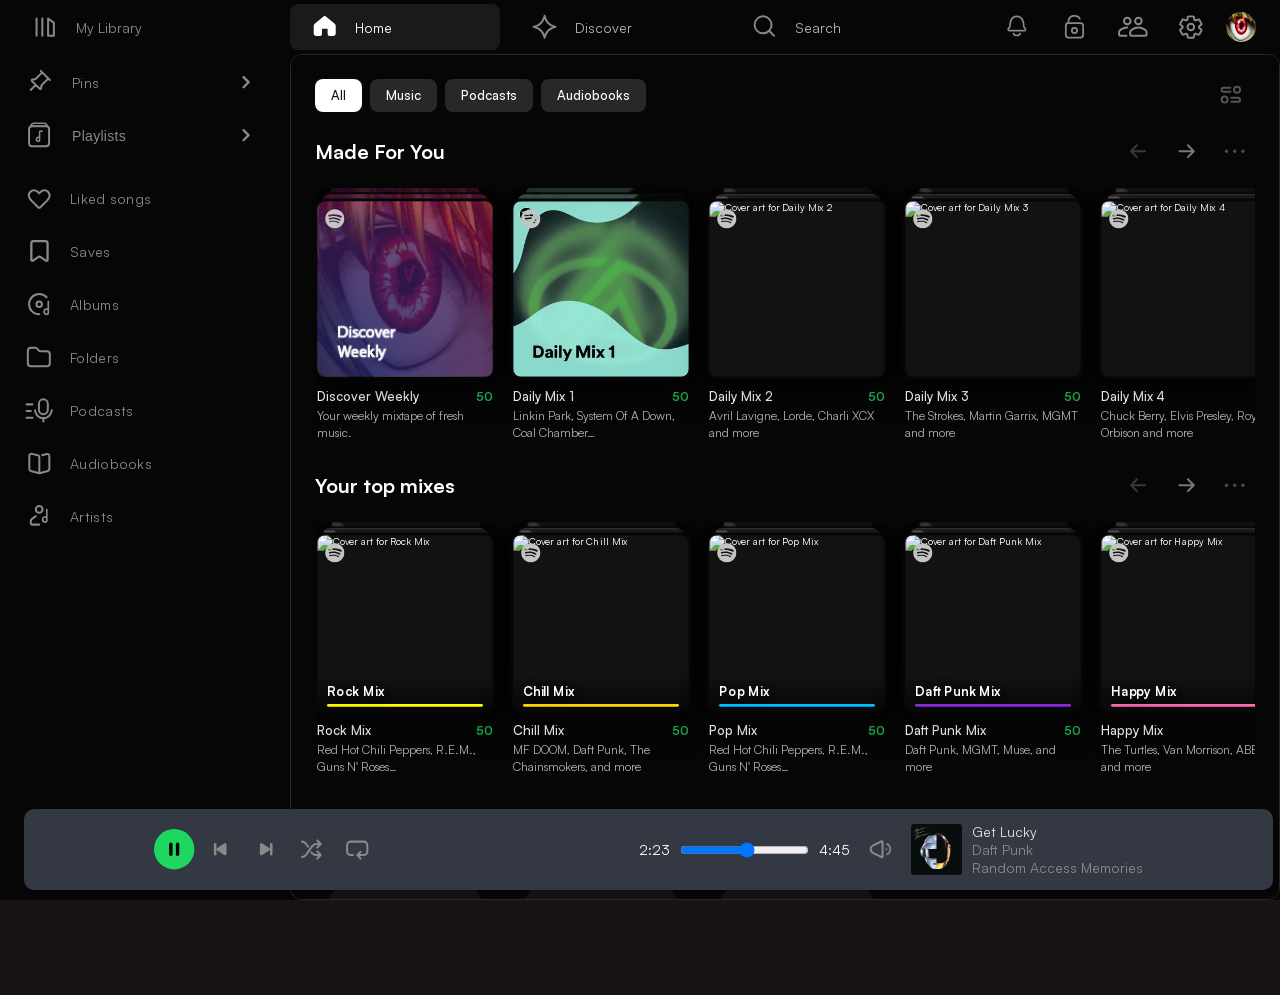
==== commit f88be51b: "Merge branch 'main' into docs/presentation" ====
--- a/index.html
+++ b/index.html
@@ -143,11 +143,11 @@
             <!-- ===== Nav Pills — CSS-only active state via :has(input:checked) ===== -->
             <div class="nav-primary__left">
 
-            <a class="nav-pill nav-pill--home nav-pill--active" href="index.html" aria-current="page">
-              <img src="assets/icons/big/home.svg"        alt="" class="nav-icon icon--off" aria-hidden="true">
-              <img src="assets/icons/big/home-filled.svg" alt="" class="nav-icon icon--on"  aria-hidden="true">
-              <span class="nav-pill__label">Home</span>
-            </a>
+              <a class="nav-pill nav-pill--home nav-pill--active" href="index.html" aria-current="page">
+                <img src="assets/icons/big/home.svg" alt="" class="nav-icon icon--off" aria-hidden="true">
+                <img src="assets/icons/big/home-filled.svg" alt="" class="nav-icon icon--on" aria-hidden="true">
+                <span class="nav-pill__label">Home</span>
+              </a>
 
               <a class="nav-pill nav-pill--discover" href="pages/discover.html">
                 <img src="assets/icons/big/discover.svg" alt="" class="nav-icon icon--off" aria-hidden="true">
@@ -155,10 +155,10 @@
                 <span class="nav-pill__label">Discover</span>
               </a>
 
-            <a class="nav-pill nav-pill--search" href="pages/search.html">
-              <img src="assets/icons/big/search.svg" alt="" class="nav-icon" aria-hidden="true">
-              <span class="nav-pill__label nav-pill__label--muted">Search</span>
-            </a>
+              <a class="nav-pill nav-pill--search" href="pages/search.html">
+                <img src="assets/icons/big/search.svg" alt="" class="nav-icon" aria-hidden="true">
+                <span class="nav-pill__label nav-pill__label--muted">Search</span>
+              </a>
 
             </div><!-- /nav-primary__left -->
 
@@ -196,1043 +196,1072 @@
         </div>
       </header><!-- /app-header -->
 
-    <div class="home-layout">
-      <main class="app-main">
-
-        <!-- ===== Filter Bar ===== -->
-        <div class="home-filter-bar">
-          <button class="filter-pill filter-pill--active">All</button>
-          <button class="filter-pill">Music</button>
-          <button class="filter-pill">Podcasts</button>
-          <button class="filter-pill">Audiobooks</button>
-          <button class="filter-grid-icon" aria-label="Customize feed">
-            <img src="assets/icons/big/feed.svg" alt="" aria-hidden="true">
-          </button>
-        </div>
-
-        <!-- ===== Mobile Quick Picks ===== -->
-        <section class="home-quick-grid" aria-label="Quick picks">
-          <article class="home-quick-card">
-            <img src="assets/img/weekly.png" alt="Cover art for Get Lucky" class="home-quick-card__thumb" loading="lazy">
-            <div class="home-quick-card__meta">
-              <p class="home-quick-card__title">Get Lucky (feat. Pharrell Williams and Nile Rodgers)</p>
-              <p class="home-quick-card__subtitle">Daft Punk</p>
+      <div class="home-layout">
+        <main class="app-main">
+
+          <!-- ===== Filter Bar ===== -->
+          <div class="home-filter-bar">
+            <button class="filter-pill filter-pill--active">All</button>
+            <button class="filter-pill">Music</button>
+            <button class="filter-pill">Podcasts</button>
+            <button class="filter-pill">Audiobooks</button>
+            <button class="filter-grid-icon" aria-label="Customize feed">
+              <img src="assets/icons/big/feed.svg" alt="" aria-hidden="true">
+            </button>
+          </div>
+
+          <!-- ===== Mobile Quick Picks ===== -->
+          <section class="home-quick-grid" aria-label="Quick picks">
+            <article class="home-quick-card">
+              <img src="assets/img/weekly.png" alt="Cover art for Get Lucky" class="home-quick-card__thumb"
+                loading="lazy">
+              <div class="home-quick-card__meta">
+                <p class="home-quick-card__title">Get Lucky (feat. Pharrell Williams and Nile Rodgers)</p>
+                <p class="home-quick-card__subtitle">Daft Punk</p>
+              </div>
+            </article>
+
+            <article class="home-quick-card">
+              <img src="assets/img/weekly.png" alt="Cover art for Daily Mix 2" class="home-quick-card__thumb"
+                loading="lazy">
+              <div class="home-quick-card__meta">
+                <p class="home-quick-card__title">Daily Mix 2</p>
+              </div>
+            </article>
+
+            <article class="home-quick-card">
+              <img src="assets/img/weekly.png" alt="Cover art for Daily Mix 1" class="home-quick-card__thumb"
+                loading="lazy">
+              <div class="home-quick-card__meta">
+                <p class="home-quick-card__title">Daily Mix 1</p>
+              </div>
+            </article>
+
+            <article class="home-quick-card">
+              <img src="assets/img/weekly.png" alt="Cover art for Instant Crush" class="home-quick-card__thumb"
+                loading="lazy">
+              <div class="home-quick-card__meta">
+                <p class="home-quick-card__title">Instant Crush</p>
+                <p class="home-quick-card__subtitle">Daft Punk</p>
+              </div>
+            </article>
+
+            <article class="home-quick-card">
+              <img src="assets/img/weekly.png" alt="Cover art for Around the World" class="home-quick-card__thumb"
+                loading="lazy">
+              <div class="home-quick-card__meta">
+                <p class="home-quick-card__title">Around the world</p>
+                <p class="home-quick-card__subtitle">Daft Punk</p>
+              </div>
+            </article>
+
+            <article class="home-quick-card">
+              <img src="assets/img/weekly.png" alt="Cover art for Rock Mix" class="home-quick-card__thumb"
+                loading="lazy">
+              <div class="home-quick-card__meta">
+                <p class="home-quick-card__title">Rock Mix</p>
+              </div>
+            </article>
+          </section>
+
+          <!-- ===== Home Feed ===== -->
+          <div class="home-feed">
+
+            <!-- ── Section 1: Made For You ── -->
+            <section class="home-section">
+              <div class="home-section__header">
+                <h2 class="home-section__title">Made For You</h2>
+                <div class="home-section__controls">
+                  <button class="section-nav-btn section-nav-btn--prev" aria-label="Previous">
+                    <img src="assets/icons/big/arrow-left.svg" alt="" aria-hidden="true">
+                  </button>
+                  <button class="section-nav-btn section-nav-btn--next" aria-label="Next">
+                    <img src="assets/icons/big/arrow-right.svg" alt="" aria-hidden="true">
+                  </button>
+                  <button class="section-more-btn" aria-label="More options">
+                    <img src="assets/icons/big/more.svg" alt="" aria-hidden="true">
+                  </button>
+                </div>
+              </div>
+              <div class="home-section__track" role="list">
+
+                <article class="card card--playlist card--stacked card--discover-weekly" role="listitem" tabindex="0">
+                  <div class="card__thumb-wrap">
+                    <div class="card__mix-stack">
+                      <span class="card__mix-layer card__mix-layer--rear" aria-hidden="true">
+                        <img src="assets/img/justProfilePicture.webp" alt="" class="card__mix-layer-image"
+                          loading="lazy">
+                      </span>
+                      <span class="card__mix-layer card__mix-layer--middle" aria-hidden="true">
+                        <img src="assets/img/justProfilePicture.webp" alt="" class="card__mix-layer-image"
+                          loading="lazy">
+                      </span>
+                      <div class="card__mix-front">
+                        <img src="assets/img/justProfilePicture.webp" alt="Cover art for Discover Weekly"
+                          class="card__thumb" loading="lazy">
+                        <img src="assets/icons/big/spotify.svg" alt="" class="card__logo" aria-hidden="true">
+                      </div>
+                    </div>
+                  </div>
+                  <div class="card__info">
+                    <div class="card__title-row">
+                      <span class="card__title">Discover Weekly</span>
+                      <span class="card__count">50</span>
+                    </div>
+                    <p class="card__desc">Your weekly mixtape of fresh music.</p>
+                  </div>
+                </article>
+
+                <article class="card card--playlist card--stacked" role="listitem" tabindex="0">
+                  <div class="card__thumb-wrap">
+                    <div class="card__mix-stack">
+                      <span class="card__mix-layer card__mix-layer--rear" aria-hidden="true">
+                        <img src="assets/img/daily-mix-1.webp" alt="" class="card__mix-layer-image" loading="lazy">
+                      </span>
+                      <span class="card__mix-layer card__mix-layer--middle" aria-hidden="true">
+                        <img src="assets/img/daily-mix-1.webp" alt="" class="card__mix-layer-image" loading="lazy">
+                      </span>
+                      <div class="card__mix-front">
+                        <img src="assets/img/daily-mix-1.webp" alt="Cover art for Daily Mix 1" class="card__thumb"
+                          loading="lazy">
+                        <img src="assets/icons/big/spotify.svg" alt="" class="card__logo" aria-hidden="true">
+                      </div>
+                    </div>
+                  </div>
+                  <div class="card__info">
+                    <div class="card__title-row">
+                      <span class="card__title">Daily Mix 1</span>
+                      <span class="card__count">50</span>
+                    </div>
+                    <p class="card__desc">Linkin Park, System Of A Down, Coal Chamber…</p>
+                  </div>
+                </article>
+
+                <article class="card card--playlist card--stacked" role="listitem" tabindex="0">
+                  <div class="card__thumb-wrap">
+                    <div class="card__mix-stack">
+                      <span class="card__mix-layer card__mix-layer--rear" aria-hidden="true">
+                        <img src="assets/img/daily-mix-2.webp" alt="" class="card__mix-layer-image" loading="lazy">
+                      </span>
+                      <span class="card__mix-layer card__mix-layer--middle" aria-hidden="true">
+                        <img src="assets/img/daily-mix-2.webp" alt="" class="card__mix-layer-image" loading="lazy">
+                      </span>
+                      <div class="card__mix-front">
+                        <img src="assets/img/daily-mix-2.webp" alt="Cover art for Daily Mix 2" class="card__thumb"
+                          loading="lazy">
+                        <img src="assets/icons/big/spotify.svg" alt="" class="card__logo" aria-hidden="true">
+                      </div>
+                    </div>
+                  </div>
+                  <div class="card__info">
+                    <div class="card__title-row">
+                      <span class="card__title">Daily Mix 2</span>
+                      <span class="card__count">50</span>
+                    </div>
+                    <p class="card__desc">Avril Lavigne, Lorde, Charli XCX and more</p>
+                  </div>
+                </article>
+
+                <article class="card card--playlist card--stacked" role="listitem" tabindex="0">
+                  <div class="card__thumb-wrap">
+                    <div class="card__mix-stack">
+                      <span class="card__mix-layer card__mix-layer--rear" aria-hidden="true">
+                        <img src="assets/img/daily-mix-3.webp" alt="" class="card__mix-layer-image" loading="lazy">
+                      </span>
+                      <span class="card__mix-layer card__mix-layer--middle" aria-hidden="true">
+                        <img src="assets/img/daily-mix-3.webp" alt="" class="card__mix-layer-image" loading="lazy">
+                      </span>
+                      <div class="card__mix-front">
+                        <img src="assets/img/daily-mix-3.webp" alt="Cover art for Daily Mix 3" class="card__thumb"
+                          loading="lazy">
+                        <img src="assets/icons/big/spotify.svg" alt="" class="card__logo" aria-hidden="true">
+                      </div>
+                    </div>
+                  </div>
+                  <div class="card__info">
+                    <div class="card__title-row">
+                      <span class="card__title">Daily Mix 3</span>
+                      <span class="card__count">50</span>
+                    </div>
+                    <p class="card__desc">The Strokes, Martin Garrix, MGMT and more</p>
+                  </div>
+                </article>
+
+                <article class="card card--playlist card--stacked" role="listitem" tabindex="0">
+                  <div class="card__thumb-wrap">
+                    <div class="card__mix-stack">
+                      <span class="card__mix-layer card__mix-layer--rear" aria-hidden="true">
+                        <img src="assets/img/daily-mix-4.webp" alt="" class="card__mix-layer-image" loading="lazy">
+                      </span>
+                      <span class="card__mix-layer card__mix-layer--middle" aria-hidden="true">
+                        <img src="assets/img/daily-mix-4.webp" alt="" class="card__mix-layer-image" loading="lazy">
+                      </span>
+                      <div class="card__mix-front">
+                        <img src="assets/img/daily-mix-4.webp" alt="Cover art for Daily Mix 4" class="card__thumb"
+                          loading="lazy">
+                        <img src="assets/icons/big/spotify.svg" alt="" class="card__logo" aria-hidden="true">
+                      </div>
+                    </div>
+                  </div>
+                  <div class="card__info">
+                    <div class="card__title-row">
+                      <span class="card__title">Daily Mix 4</span>
+                      <span class="card__count">50</span>
+                    </div>
+                    <p class="card__desc">Chuck Berry, Elvis Presley, Roy Orbison and more</p>
+                  </div>
+                </article>
+
+                <article class="card card--playlist card--stacked" role="listitem" tabindex="0">
+                  <div class="card__thumb-wrap">
+                    <div class="card__mix-stack">
+                      <span class="card__mix-layer card__mix-layer--rear" aria-hidden="true">
+                        <img src="assets/img/daily-mix-6.webp" alt="" class="card__mix-layer-image" loading="lazy">
+                      </span>
+                      <span class="card__mix-layer card__mix-layer--middle" aria-hidden="true">
+                        <img src="assets/img/daily-mix-6.webp" alt="" class="card__mix-layer-image" loading="lazy">
+                      </span>
+                      <div class="card__mix-front">
+                        <img src="assets/img/daily-mix-6.webp" alt="Cover art for Daily Mix 5" class="card__thumb"
+                          loading="lazy">
+                        <img src="assets/icons/big/spotify.svg" alt="" class="card__logo" aria-hidden="true">
+                      </div>
+                    </div>
+                  </div>
+                  <div class="card__info">
+                    <div class="card__title-row">
+                      <span class="card__title">Daily Mix 5</span>
+                      <span class="card__count">50</span>
+                    </div>
+                    <p class="card__desc">Frank Sinatra, Gerhard Trede, Dean Martin and more</p>
+                  </div>
+                </article>
+
+                <article class="card card--playlist card--stacked" role="listitem" tabindex="0">
+                  <div class="card__thumb-wrap">
+                    <div class="card__mix-stack">
+                      <span class="card__mix-layer card__mix-layer--rear" aria-hidden="true">
+                        <img src="assets/img/nirvana-radio.webp" alt="" class="card__mix-layer-image" loading="lazy">
+                      </span>
+                      <span class="card__mix-layer card__mix-layer--middle" aria-hidden="true">
+                        <img src="assets/img/nirvana-radio.webp" alt="" class="card__mix-layer-image" loading="lazy">
+                      </span>
+                      <div class="card__mix-front">
+                        <img src="assets/img/nirvana-radio.webp" alt="Cover art for Nirvana Radio" class="card__thumb"
+                          loading="lazy">
+                        <img src="assets/icons/big/spotify.svg" alt="" class="card__logo" aria-hidden="true">
+                        <span class="card__badge card__badge--radio">RADIO</span>
+                      </div>
+                    </div>
+                  </div>
+                  <div class="card__info">
+                    <div class="card__title-row">
+                      <span class="card__title">Nirvana Radio</span>
+                      <span class="card__count">50</span>
+                    </div>
+                    <p class="card__desc">The Strokes, Martin Garrix, MGMT and more</p>
+                  </div>
+                </article>
+
+                <article class="card card--playlist card--stacked" role="listitem" tabindex="0">
+                  <div class="card__thumb-wrap">
+                    <div class="card__mix-stack">
+                      <span class="card__mix-layer card__mix-layer--rear" aria-hidden="true">
+                        <img src="assets/img/fall-out-boy-radio.webp" alt="" class="card__mix-layer-image"
+                          loading="lazy">
+                      </span>
+                      <span class="card__mix-layer card__mix-layer--middle" aria-hidden="true">
+                        <img src="assets/img/fall-out-boy-radio.webp" alt="" class="card__mix-layer-image"
+                          loading="lazy">
+                      </span>
+                      <div class="card__mix-front">
+                        <img src="assets/img/fall-out-boy-radio.webp" alt="Cover art for Fall Out Boy Radio"
+                          class="card__thumb" loading="lazy">
+                        <img src="assets/icons/big/spotify.svg" alt="" class="card__logo" aria-hidden="true">
+                        <span class="card__badge card__badge--radio">RADIO</span>
+                      </div>
+                    </div>
+                  </div>
+                  <div class="card__info">
+                    <div class="card__title-row">
+                      <span class="card__title">Fall Out Boy Ra…</span>
+                      <span class="card__count">50</span>
+                    </div>
+                    <p class="card__desc">With Panic! At The Disco, The All-American Rejects,…</p>
+                  </div>
+                </article>
+
+              </div>
+            </section>
+
+            <!-- ── Section 2: Your top mixes ── -->
+            <section class="home-section">
+              <div class="home-section__header">
+                <h2 class="home-section__title">Your top mixes</h2>
+                <div class="home-section__controls">
+                  <button class="section-nav-btn section-nav-btn--prev" aria-label="Previous">
+                    <img src="assets/icons/big/arrow-left.svg" alt="" aria-hidden="true">
+                  </button>
+                  <button class="section-nav-btn section-nav-btn--next" aria-label="Next">
+                    <img src="assets/icons/big/arrow-right.svg" alt="" aria-hidden="true">
+                  </button>
+                  <button class="section-more-btn" aria-label="More options">
+                    <img src="assets/icons/big/more.svg" alt="" aria-hidden="true">
+                  </button>
+                </div>
+              </div>
+              <div class="home-section__track" role="list">
+
+                <article class="card card--mix card--stacked card--accent-yellow" role="listitem" tabindex="0">
+                  <div class="card__thumb-wrap">
+                    <div class="card__mix-stack">
+                      <span class="card__mix-layer card__mix-layer--rear" aria-hidden="true">
+                        <img src="assets/img/rock-mix.webp" alt="" class="card__mix-layer-image" loading="lazy">
+                      </span>
+                      <span class="card__mix-layer card__mix-layer--middle" aria-hidden="true">
+                        <img src="assets/img/rock-mix.webp" alt="" class="card__mix-layer-image" loading="lazy">
+                      </span>
+                      <div class="card__mix-front">
+                        <img src="assets/img/rock-mix.webp" alt="Cover art for Rock Mix" class="card__thumb"
+                          loading="lazy">
+                        <img src="assets/icons/big/spotify.svg" alt="" class="card__logo" aria-hidden="true">
+                        <div class="card__mix-overlay">
+                          <span class="card__mix-title">Rock Mix</span>
+                          <div class="card__mix-accent"></div>
+                        </div>
+                      </div>
+                    </div>
+                  </div>
+                  <div class="card__info">
+                    <div class="card__title-row">
+                      <span class="card__title">Rock Mix</span>
+                      <span class="card__count">50</span>
+                    </div>
+                    <p class="card__desc">Red Hot Chili Peppers, R.E.M., Guns N' Roses…</p>
+                  </div>
+                </article>
+
+                <article class="card card--mix card--stacked card--accent-gold" role="listitem" tabindex="0">
+                  <div class="card__thumb-wrap">
+                    <div class="card__mix-stack">
+                      <span class="card__mix-layer card__mix-layer--rear" aria-hidden="true">
+                        <img src="assets/img/chill-mix.webp" alt="" class="card__mix-layer-image" loading="lazy">
+                      </span>
+                      <span class="card__mix-layer card__mix-layer--middle" aria-hidden="true">
+                        <img src="assets/img/chill-mix.webp" alt="" class="card__mix-layer-image" loading="lazy">
+                      </span>
+                      <div class="card__mix-front">
+                        <img src="assets/img/chill-mix.webp" alt="Cover art for Chill Mix" class="card__thumb"
+                          loading="lazy">
+                        <img src="assets/icons/big/spotify.svg" alt="" class="card__logo" aria-hidden="true">
+                        <div class="card__mix-overlay">
+                          <span class="card__mix-title">Chill Mix</span>
+                          <div class="card__mix-accent"></div>
+                        </div>
+                      </div>
+                    </div>
+                  </div>
+                  <div class="card__info">
+                    <div class="card__title-row">
+                      <span class="card__title">Chill Mix</span>
+                      <span class="card__count">50</span>
+                    </div>
+                    <p class="card__desc">MF DOOM, Daft Punk, The Chainsmokers, and more</p>
+                  </div>
+                </article>
+
+                <article class="card card--mix card--stacked card--accent-cyan" role="listitem" tabindex="0">
+                  <div class="card__thumb-wrap">
+                    <div class="card__mix-stack">
+                      <span class="card__mix-layer card__mix-layer--rear" aria-hidden="true">
+                        <img src="assets/img/pop-mix.webp" alt="" class="card__mix-layer-image" loading="lazy">
+                      </span>
+                      <span class="card__mix-layer card__mix-layer--middle" aria-hidden="true">
+                        <img src="assets/img/pop-mix.webp" alt="" class="card__mix-layer-image" loading="lazy">
+                      </span>
+                      <div class="card__mix-front">
+                        <img src="assets/img/pop-mix.webp" alt="Cover art for Pop Mix" class="card__thumb"
+                          loading="lazy">
+                        <img src="assets/icons/big/spotify.svg" alt="" class="card__logo" aria-hidden="true">
+                        <div class="card__mix-overlay">
+                          <span class="card__mix-title">Pop Mix</span>
+                          <div class="card__mix-accent"></div>
+                        </div>
+                      </div>
+                    </div>
+                  </div>
+                  <div class="card__info">
+                    <div class="card__title-row">
+                      <span class="card__title">Pop Mix</span>
+                      <span class="card__count">50</span>
+                    </div>
+                    <p class="card__desc">Red Hot Chili Peppers, R.E.M., Guns N' Roses…</p>
+                  </div>
+                </article>
+
+                <article class="card card--mix card--stacked card--accent-violet" role="listitem" tabindex="0">
+                  <div class="card__thumb-wrap">
+                    <div class="card__mix-stack">
+                      <span class="card__mix-layer card__mix-layer--rear" aria-hidden="true">
+                        <img src="assets/img/daft-punk-mix.webp" alt="" class="card__mix-layer-image" loading="lazy">
+                      </span>
+                      <span class="card__mix-layer card__mix-layer--middle" aria-hidden="true">
+                        <img src="assets/img/daft-punk-mix.webp" alt="" class="card__mix-layer-image" loading="lazy">
+                      </span>
+                      <div class="card__mix-front">
+                        <img src="assets/img/daft-punk-mix.webp" alt="Cover art for Daft Punk Mix" class="card__thumb"
+                          loading="lazy">
+                        <img src="assets/icons/big/spotify.svg" alt="" class="card__logo" aria-hidden="true">
+                        <div class="card__mix-overlay">
+                          <span class="card__mix-title">Daft Punk Mix</span>
+                          <div class="card__mix-accent"></div>
+                        </div>
+                      </div>
+                    </div>
+                  </div>
+                  <div class="card__info">
+                    <div class="card__title-row">
+                      <span class="card__title">Daft Punk Mix</span>
+                      <span class="card__count">50</span>
+                    </div>
+                    <p class="card__desc">Daft Punk, MGMT, Muse, and more</p>
+                  </div>
+                </article>
+
+                <article class="card card--mix card--stacked card--accent-pink" role="listitem" tabindex="0">
+                  <div class="card__thumb-wrap">
+                    <div class="card__mix-stack">
+                      <span class="card__mix-layer card__mix-layer--rear" aria-hidden="true">
+                        <img src="assets/img/happy-mix.webp" alt="" class="card__mix-layer-image" loading="lazy">
+                      </span>
+                      <span class="card__mix-layer card__mix-layer--middle" aria-hidden="true">
+                        <img src="assets/img/happy-mix.webp" alt="" class="card__mix-layer-image" loading="lazy">
+                      </span>
+                      <div class="card__mix-front">
+                        <img src="assets/img/happy-mix.webp" alt="Cover art for Happy Mix" class="card__thumb"
+                          loading="lazy">
+                        <img src="assets/icons/big/spotify.svg" alt="" class="card__logo" aria-hidden="true">
+                        <div class="card__mix-overlay">
+                          <span class="card__mix-title">Happy Mix</span>
+                          <div class="card__mix-accent"></div>
+                        </div>
+                      </div>
+                    </div>
+                  </div>
+                  <div class="card__info">
+                    <div class="card__title-row">
+                      <span class="card__title">Happy Mix</span>
+                      <span class="card__count">50</span>
+                    </div>
+                    <p class="card__desc">The Turtles, Van Morrison, ABBA and more</p>
+                  </div>
+                </article>
+
+                <article class="card card--mix card--stacked card--accent-orange" role="listitem" tabindex="0">
+                  <div class="card__thumb-wrap">
+                    <div class="card__mix-stack">
+                      <span class="card__mix-layer card__mix-layer--rear" aria-hidden="true">
+                        <img src="assets/img/david-bowie-mix.webp" alt="" class="card__mix-layer-image" loading="lazy">
+                      </span>
+                      <span class="card__mix-layer card__mix-layer--middle" aria-hidden="true">
+                        <img src="assets/img/david-bowie-mix.webp" alt="" class="card__mix-layer-image" loading="lazy">
+                      </span>
+                      <div class="card__mix-front">
+                        <img src="assets/img/david-bowie-mix.webp" alt="Cover art for David Bowie Mix"
+                          class="card__thumb" loading="lazy">
+                        <img src="assets/icons/big/spotify.svg" alt="" class="card__logo" aria-hidden="true">
+                        <div class="card__mix-overlay">
+                          <span class="card__mix-title">David Bowie Mix</span>
+                          <div class="card__mix-accent"></div>
+                        </div>
+                      </div>
+                    </div>
+                  </div>
+                  <div class="card__info">
+                    <div class="card__title-row">
+                      <span class="card__title">David Bowie Mix</span>
+                      <span class="card__count">50</span>
+                    </div>
+                    <p class="card__desc">Soft Cell, The Who and The Clash</p>
+                  </div>
+                </article>
+
+                <article class="card card--mix card--stacked card--accent-lime" role="listitem" tabindex="0">
+                  <div class="card__thumb-wrap">
+                    <div class="card__mix-stack">
+                      <span class="card__mix-layer card__mix-layer--rear" aria-hidden="true">
+                        <img src="assets/img/upbeat-mix.webp" alt="" class="card__mix-layer-image" loading="lazy">
+                      </span>
+                      <span class="card__mix-layer card__mix-layer--middle" aria-hidden="true">
+                        <img src="assets/img/upbeat-mix.webp" alt="" class="card__mix-layer-image" loading="lazy">
+                      </span>
+                      <div class="card__mix-front">
+                        <img src="assets/img/upbeat-mix.webp" alt="Cover art for Upbeat Mix" class="card__thumb"
+                          loading="lazy">
+                        <img src="assets/icons/big/spotify.svg" alt="" class="card__logo" aria-hidden="true">
+                        <div class="card__mix-overlay">
+                          <span class="card__mix-title">Upbeat Mix</span>
+                          <div class="card__mix-accent"></div>
+                        </div>
+                      </div>
+                    </div>
+                  </div>
+                  <div class="card__info">
+                    <div class="card__title-row">
+                      <span class="card__title">Upbeat Mix</span>
+                      <span class="card__count">50</span>
+                    </div>
+                    <p class="card__desc">Kylie Minogue, Charli XCX, Cage The Elephant and…</p>
+                  </div>
+                </article>
+
+                <article class="card card--mix card--stacked card--accent-orange-red" role="listitem" tabindex="0">
+                  <div class="card__thumb-wrap">
+                    <div class="card__mix-stack">
+                      <span class="card__mix-layer card__mix-layer--rear" aria-hidden="true">
+                        <img src="assets/img/60s-mix.webp" alt="" class="card__mix-layer-image" loading="lazy">
+                      </span>
+                      <span class="card__mix-layer card__mix-layer--middle" aria-hidden="true">
+                        <img src="assets/img/60s-mix.webp" alt="" class="card__mix-layer-image" loading="lazy">
+                      </span>
+                      <div class="card__mix-front">
+                        <img src="assets/img/60s-mix.webp" alt="Cover art for 60s Mix" class="card__thumb"
+                          loading="lazy">
+                        <img src="assets/icons/big/spotify.svg" alt="" class="card__logo" aria-hidden="true">
+                        <div class="card__mix-overlay">
+                          <span class="card__mix-title">60s Mix</span>
+                          <div class="card__mix-accent"></div>
+                        </div>
+                      </div>
+                    </div>
+                  </div>
+                  <div class="card__info">
+                    <div class="card__title-row">
+                      <span class="card__title">60s Mix</span>
+                      <span class="card__count">50</span>
+                    </div>
+                    <p class="card__desc">Chuck Berry, Skeeter David, Van Morrison and…</p>
+                  </div>
+                </article>
+
+              </div>
+            </section>
+
+            <!-- ── Section 3: Your favorite artists ── -->
+            <section class="home-section">
+              <div class="home-section__header">
+                <h2 class="home-section__title">Your favorite artists</h2>
+                <div class="home-section__controls">
+                  <button class="section-nav-btn section-nav-btn--prev" aria-label="Previous">
+                    <img src="assets/icons/big/arrow-left.svg" alt="" aria-hidden="true">
+                  </button>
+                  <button class="section-nav-btn section-nav-btn--next" aria-label="Next">
+                    <img src="assets/icons/big/arrow-right.svg" alt="" aria-hidden="true">
+                  </button>
+                  <button class="section-more-btn" aria-label="More options">
+                    <img src="assets/icons/big/more.svg" alt="" aria-hidden="true">
+                  </button>
+                </div>
+              </div>
+              <div class="home-section__track" role="list">
+
+                <article class="card card--artist" role="listitem">
+                  <div class="card__thumb-wrap card__thumb-wrap--circle">
+                    <img src="assets/img/guns-n-roses.webp" alt="Artist photo of Guns N' Roses" class="card__thumb"
+                      loading="lazy">
+                  </div>
+                  <div class="card__info">
+                    <span class="card__title">Guns N' Roses</span>
+                  </div>
+                </article>
+
+                <article class="card card--artist" role="listitem">
+                  <div class="card__thumb-wrap card__thumb-wrap--circle">
+                    <img src="assets/img/daft-punk.webp" alt="Artist photo of Daft Punk" class="card__thumb"
+                      loading="lazy">
+                  </div>
+                  <div class="card__info">
+                    <span class="card__title">Daft Punk</span>
+                  </div>
+                </article>
+
+                <article class="card card--artist" role="listitem">
+                  <div class="card__thumb-wrap card__thumb-wrap--circle">
+                    <img src="assets/img/david-bowie.webp" alt="Artist photo of David Bowie" class="card__thumb"
+                      loading="lazy">
+                  </div>
+                  <div class="card__info">
+                    <span class="card__title">David Bowie</span>
+                  </div>
+                </article>
+
+              </div>
+            </section>
+
+            <!-- ── Section 4: Albums for You ── -->
+            <section class="home-section">
+              <div class="home-section__header">
+                <h2 class="home-section__title">Albums for You</h2>
+                <div class="home-section__controls">
+                  <button class="section-nav-btn section-nav-btn--prev" aria-label="Previous">
+                    <img src="assets/icons/big/arrow-left.svg" alt="" aria-hidden="true">
+                  </button>
+                  <button class="section-nav-btn section-nav-btn--next" aria-label="Next">
+                    <img src="assets/icons/big/arrow-right.svg" alt="" aria-hidden="true">
+                  </button>
+                  <button class="section-more-btn" aria-label="More options">
+                    <img src="assets/icons/big/more.svg" alt="" aria-hidden="true">
+                  </button>
+                </div>
+              </div>
+              <div class="home-section__track" role="list">
+
+                <article class="card card--album" role="listitem">
+                  <div class="card__thumb-wrap">
+                    <img src="assets/img/meteora.webp" alt="Album cover for Meteora" class="card__thumb" loading="lazy">
+                    <img src="assets/icons/big/spotify.svg" alt="" class="card__logo" aria-hidden="true">
+                  </div>
+                  <div class="card__info">
+                    <div class="card__title-row">
+                      <span class="card__title">Meteora</span>
+                      <span class="card__count">13</span>
+                    </div>
+                    <p class="card__desc">Linkin Park</p>
+                  </div>
+                </article>
+
+                <article class="card card--album" role="listitem">
+                  <div class="card__thumb-wrap">
+                    <img src="assets/img/random-access.webp" alt="Album cover for Random Access Memories"
+                      class="card__thumb" loading="lazy">
+                    <img src="assets/icons/big/spotify.svg" alt="" class="card__logo" aria-hidden="true">
+                  </div>
+                  <div class="card__info">
+                    <div class="card__title-row">
+                      <span class="card__title">Random Access…</span>
+                      <span class="card__count">13</span>
+                    </div>
+                    <p class="card__desc">Daft Punk</p>
+                  </div>
+                </article>
+
+                <article class="card card--album" role="listitem">
+                  <div class="card__thumb-wrap">
+                    <img src="assets/img/abbey-road.webp" alt="Album cover for Abbey Road" class="card__thumb"
+                      loading="lazy">
+                    <img src="assets/icons/big/spotify.svg" alt="" class="card__logo" aria-hidden="true">
+                  </div>
+                  <div class="card__info">
+                    <div class="card__title-row">
+                      <span class="card__title">Abbey Road</span>
+                      <span class="card__count">13</span>
+                    </div>
+                    <p class="card__desc">The Beatles</p>
+                  </div>
+                </article>
+
+                <article class="card card--album" role="listitem">
+                  <div class="card__thumb-wrap">
+                    <img src="assets/img/black-holes.webp" alt="Album cover for Black Holes and Revelations"
+                      class="card__thumb" loading="lazy">
+                    <img src="assets/icons/big/spotify.svg" alt="" class="card__logo" aria-hidden="true">
+                  </div>
+                  <div class="card__info">
+                    <div class="card__title-row">
+                      <span class="card__title">Black Holes and…</span>
+                      <span class="card__count">13</span>
+                    </div>
+                    <p class="card__desc">Muse</p>
+                  </div>
+                </article>
+
+              </div>
+            </section>
+
+            <!-- ── Section 5: Audiobooks for you ── -->
+            <section class="home-section">
+              <div class="home-section__header">
+                <h2 class="home-section__title">Audiobooks for you</h2>
+                <div class="home-section__controls">
+                  <button class="section-nav-btn section-nav-btn--prev" aria-label="Previous">
+                    <img src="assets/icons/big/arrow-left.svg" alt="" aria-hidden="true">
+                  </button>
+                  <button class="section-nav-btn section-nav-btn--next" aria-label="Next">
+                    <img src="assets/icons/big/arrow-right.svg" alt="" aria-hidden="true">
+                  </button>
+                  <button class="section-more-btn" aria-label="More options">
+                    <img src="assets/icons/big/more.svg" alt="" aria-hidden="true">
+                  </button>
+                </div>
+              </div>
+              <div class="home-section__track" role="list">
+
+                <article class="card card--audiobook" role="listitem">
+                  <div class="card__thumb-wrap">
+                    <img src="assets/img/halo-flood.webp" alt="Book cover for Halo: The Flood" class="card__thumb"
+                      loading="lazy">
+                  </div>
+                  <div class="card__info">
+                    <span class="card__title">Halo: The Flood</span>
+                    <p class="card__desc">William C. Dietz</p>
+                  </div>
+                </article>
+
+                <article class="card card--audiobook" role="listitem">
+                  <div class="card__thumb-wrap">
+                    <img src="assets/img/halo-first-strike.webp" alt="Book cover for Halo: First Strike"
+                      class="card__thumb" loading="lazy">
+                  </div>
+                  <div class="card__info">
+                    <span class="card__title">Halo: First Strike</span>
+                    <p class="card__desc">Eric Nylund</p>
+                  </div>
+                </article>
+
+                <article class="card card--audiobook" role="listitem">
+                  <div class="card__thumb-wrap">
+                    <img src="assets/img/halo-ghosts.webp" alt="Book cover for Halo: Ghosts of Onyx" class="card__thumb"
+                      loading="lazy">
+                  </div>
+                  <div class="card__info">
+                    <span class="card__title">Halo: Ghosts of Onyx</span>
+                    <p class="card__desc">Eric Nylund</p>
+                  </div>
+                </article>
+
+              </div>
+            </section>
+
+            <!-- ── Section 6: Podcasts for you ── -->
+            <section class="home-section">
+              <div class="home-section__header">
+                <h2 class="home-section__title">Podcasts for you</h2>
+                <div class="home-section__controls">
+                  <button class="section-nav-btn section-nav-btn--prev" aria-label="Previous">
+                    <img src="assets/icons/big/arrow-left.svg" alt="" aria-hidden="true">
+                  </button>
+                  <button class="section-nav-btn section-nav-btn--next" aria-label="Next">
+                    <img src="assets/icons/big/arrow-right.svg" alt="" aria-hidden="true">
+                  </button>
+                  <button class="section-more-btn" aria-label="More options">
+                    <img src="assets/icons/big/more.svg" alt="" aria-hidden="true">
+                  </button>
+                </div>
+              </div>
+              <div class="home-section__track" role="list">
+
+                <article class="card card--podcast" role="listitem">
+                  <div class="card__thumb-wrap">
+                    <img src="assets/img/anything-goes.webp" alt="anything goes…" class="card__thumb" loading="lazy">
+                  </div>
+                  <div class="card__info card__info--podcast">
+                    <span class="card__title">anything goes…</span>
+                    <p class="card__desc">emma chamberlain</p>
+                  </div>
+                </article>
+
+                <article class="card card--podcast" role="listitem">
+                  <div class="card__thumb-wrap">
+                    <img src="assets/img/joe-rogan.webp" alt="Podcast cover for The Joe Rogan Experience"
+                      class="card__thumb" loading="lazy">
+                  </div>
+                  <div class="card__info card__info--podcast">
+                    <span class="card__title">The Joe Rogan…</span>
+                    <p class="card__desc">Joe Rogan</p>
+                  </div>
+                </article>
+
+                <article class="card card--podcast" role="listitem">
+                  <div class="card__thumb-wrap">
+                    <img src="assets/img/the-journal.webp" alt="Podcast cover for The Journal" class="card__thumb"
+                      loading="lazy">
+                  </div>
+                  <div class="card__info card__info--podcast">
+                    <span class="card__title">The Journal</span>
+                    <p class="card__desc">The Wall Street Journal</p>
+                  </div>
+                </article>
+
+              </div>
+            </section>
+
+            <!-- ── Section 7: Episodes for you ── -->
+            <section class="home-section">
+              <div class="home-section__header">
+                <h2 class="home-section__title">Episodes for you</h2>
+                <div class="home-section__controls">
+                  <button class="section-nav-btn section-nav-btn--prev" aria-label="Previous">
+                    <img src="assets/icons/big/arrow-left.svg" alt="" aria-hidden="true">
+                  </button>
+                  <button class="section-nav-btn section-nav-btn--next" aria-label="Next">
+                    <img src="assets/icons/big/arrow-right.svg" alt="" aria-hidden="true">
+                  </button>
+                  <button class="section-more-btn" aria-label="More options">
+                    <img src="assets/icons/big/more.svg" alt="" aria-hidden="true">
+                  </button>
+                </div>
+              </div>
+              <div class="home-section__track" role="list">
+
+                <article class="card card--episode" role="listitem">
+                  <div class="card__thumb-wrap">
+                    <img src="assets/img/anything-goes.webp" alt="anything goes…" class="card__thumb" loading="lazy">
+                  </div>
+                  <div class="card__info card__info--podcast">
+                    <span class="card__title">anything goes…</span>
+                    <p class="card__desc">emma chamberlain</p>
+                    <img src="assets/icons/small/podcast.svg" alt="" class="card__episode-icon" aria-hidden="true">
+                  </div>
+                </article>
+
+                <article class="card card--episode" role="listitem">
+                  <div class="card__thumb-wrap">
+                    <img src="assets/img/joe-rogan.webp" alt="Podcast cover for The Joe Rogan Experience"
+                      class="card__thumb" loading="lazy">
+                  </div>
+                  <div class="card__info card__info--podcast">
+                    <span class="card__title">The Joe Rogan…</span>
+                    <p class="card__desc">Joe Rogan</p>
+                    <img src="assets/icons/small/podcast.svg" alt="" class="card__episode-icon" aria-hidden="true">
+                  </div>
+                </article>
+
+                <article class="card card--episode" role="listitem">
+                  <div class="card__thumb-wrap">
+                    <img src="assets/img/the-journal.webp" alt="Podcast cover for The Journal" class="card__thumb"
+                      loading="lazy">
+                  </div>
+                  <div class="card__info card__info--podcast">
+                    <span class="card__title">The Journal</span>
+                    <p class="card__desc">The Wall Street Journal</p>
+                    <img src="assets/icons/small/podcast.svg" alt="" class="card__episode-icon" aria-hidden="true">
+                  </div>
+                </article>
+
+              </div>
+            </section>
+
+          </div><!-- /home-feed -->
+
+
+        </main>
+
+        <aside class="friends-activity" id="friends-activity-panel" aria-label="Friends activity">
+          <div class="friends-activity__panel">
+            <input type="checkbox" class="nav-radio friends-activity__state" id="add-friend-toggle"
+              form="add-friend-form">
+            <input type="checkbox" class="nav-radio friends-activity__state" id="friend-added-hisoka">
+            <form id="add-friend-form" class="friends-activity__state-form" aria-hidden="true"></form>
+
+            <div class="friends-activity__header">
+              <h2 class="friends-activity__title">Friends Activity</h2>
+
+              <div class="friends-activity__actions">
+                <label class="friends-activity__action friends-activity__action--add" for="add-friend-toggle"
+                  aria-label="Add friend">
+                  <img src="assets/icons/big/add-friend.svg" alt="" aria-hidden="true">
+                </label>
+
+                <label class="friends-activity__action friends-activity__action--close" for="friends-activity-toggle"
+                  aria-label="Close friends activity">
+                  <img src="assets/icons/big/close.svg" alt="" aria-hidden="true">
+                </label>
+              </div>
             </div>
-          </article>
-
-          <article class="home-quick-card">
-            <img src="assets/img/weekly.png" alt="Cover art for Daily Mix 2" class="home-quick-card__thumb" loading="lazy">
-            <div class="home-quick-card__meta">
-              <p class="home-quick-card__title">Daily Mix 2</p>
-            </div>
-          </article>
-
-          <article class="home-quick-card">
-            <img src="assets/img/weekly.png" alt="Cover art for Daily Mix 1" class="home-quick-card__thumb" loading="lazy">
-            <div class="home-quick-card__meta">
-              <p class="home-quick-card__title">Daily Mix 1</p>
-            </div>
-          </article>
-
-          <article class="home-quick-card">
-            <img src="assets/img/weekly.png" alt="Cover art for Instant Crush" class="home-quick-card__thumb" loading="lazy">
-            <div class="home-quick-card__meta">
-              <p class="home-quick-card__title">Instant Crush</p>
-              <p class="home-quick-card__subtitle">Daft Punk</p>
-            </div>
-          </article>
-
-          <article class="home-quick-card">
-            <img src="assets/img/weekly.png" alt="Cover art for Around the World" class="home-quick-card__thumb" loading="lazy">
-            <div class="home-quick-card__meta">
-              <p class="home-quick-card__title">Around the world</p>
-              <p class="home-quick-card__subtitle">Daft Punk</p>
-            </div>
-          </article>
-
-          <article class="home-quick-card">
-            <img src="assets/img/weekly.png" alt="Cover art for Rock Mix" class="home-quick-card__thumb" loading="lazy">
-            <div class="home-quick-card__meta">
-              <p class="home-quick-card__title">Rock Mix</p>
-            </div>
-          </article>
-        </section>
-
-        <!-- ===== Home Feed ===== -->
-        <div class="home-feed">
-
-        <!-- ── Section 1: Made For You ── -->
-        <section class="home-section">
-          <div class="home-section__header">
-            <h2 class="home-section__title">Made For You</h2>
-            <div class="home-section__controls">
-              <button class="section-nav-btn section-nav-btn--prev" aria-label="Previous">
-                <img src="assets/icons/big/arrow-left.svg" alt="" aria-hidden="true">
-              </button>
-              <button class="section-nav-btn section-nav-btn--next" aria-label="Next">
-                <img src="assets/icons/big/arrow-right.svg" alt="" aria-hidden="true">
-              </button>
-              <button class="section-more-btn" aria-label="More options">
-                <img src="assets/icons/big/more.svg" alt="" aria-hidden="true">
-              </button>
-            </div>
+
+            <ul class="friends-activity__list" role="list">
+              <li class="friend-card friend-card--hisoka" id="friend-card-hisoka">
+                <img src="assets/img/hisoka.png" alt="Hisoka profile picture" class="friend-card__avatar"
+                  loading="lazy">
+
+                <div class="friend-card__body">
+                  <p class="friend-card__name">Hisoka</p>
+
+                  <div class="friend-card__meta">
+                    <img src="assets/icons/small/playing.svg" alt="" class="friend-card__status-icon"
+                      aria-hidden="true">
+
+                    <div class="friend-card__meta-text">
+                      <span class="friend-card__track">Get Rhythm</span>
+                      <span class="friend-card__dot" aria-hidden="true"></span>
+                      <span class="friend-card__artist">Johnny Cash</span>
+                    </div>
+                  </div>
+                </div>
+              </li>
+
+              <li class="friend-card">
+                <img src="assets/img/gon.png" alt="Gon profile picture" class="friend-card__avatar" loading="lazy">
+
+                <div class="friend-card__body">
+                  <p class="friend-card__name">Gon</p>
+
+                  <div class="friend-card__meta">
+                    <img src="assets/icons/small/playing.svg" alt="" class="friend-card__status-icon"
+                      aria-hidden="true">
+
+                    <div class="friend-card__meta-text">
+                      <span class="friend-card__track">Goosebumps</span>
+                      <span class="friend-card__dot" aria-hidden="true"></span>
+                      <span class="friend-card__artist">Travis Scott</span>
+                    </div>
+                  </div>
+                </div>
+              </li>
+
+              <li class="friend-card">
+                <img src="assets/img/killua.png" alt="Killua profile picture" class="friend-card__avatar"
+                  loading="lazy">
+
+                <div class="friend-card__body">
+                  <p class="friend-card__name">Killua</p>
+
+                  <div class="friend-card__meta">
+                    <img src="assets/icons/small/playing.svg" alt="" class="friend-card__status-icon"
+                      aria-hidden="true">
+
+                    <div class="friend-card__meta-text">
+                      <span class="friend-card__track">Get Lucky</span>
+                      <span class="friend-card__dot" aria-hidden="true"></span>
+                      <span class="friend-card__artist">Daft Punk</span>
+                    </div>
+                  </div>
+                </div>
+              </li>
+
+              <li class="friend-card">
+                <img src="assets/img/Melody.png" alt="Melody profile picture" class="friend-card__avatar"
+                  loading="lazy">
+
+                <div class="friend-card__body">
+                  <p class="friend-card__name">Melody</p>
+
+                  <div class="friend-card__meta friend-card__meta--time">
+                    <div class="friend-card__meta-text">
+                      <span class="friend-card__time">1h</span>
+                      <span class="friend-card__track">would he</span>
+                      <span class="friend-card__dot" aria-hidden="true"></span>
+                      <span class="friend-card__artist">joji</span>
+                    </div>
+                  </div>
+                </div>
+              </li>
+
+              <li class="friend-card">
+                <img src="assets/img/Leorio.png" alt="Leorio profile picture" class="friend-card__avatar"
+                  loading="lazy">
+
+                <div class="friend-card__body">
+                  <p class="friend-card__name">Leorio</p>
+
+                  <div class="friend-card__meta friend-card__meta--time">
+                    <div class="friend-card__meta-text">
+                      <span class="friend-card__time">6h</span>
+                      <span class="friend-card__track">Rockstar</span>
+                      <span class="friend-card__dot" aria-hidden="true"></span>
+                      <span class="friend-card__artist">Post Malone</span>
+                    </div>
+                  </div>
+                </div>
+              </li>
+            </ul>
+
+            <section class="friends-add-friend" aria-label="Add a friend">
+              <div class="friends-add-friend__header">
+                <button class="friends-add-friend__nav" type="reset" form="add-friend-form"
+                  aria-label="Back to friends activity">
+                  <img src="assets/icons/small/left.svg" alt="" aria-hidden="true">
+                </button>
+
+                <h3 class="friends-add-friend__title">Add a friend</h3>
+
+                <button class="friends-add-friend__close" type="reset" form="add-friend-form"
+                  aria-label="Close add friend panel">
+                  <img src="assets/icons/small/close.svg" alt="" aria-hidden="true">
+                </button>
+              </div>
+
+              <div class="friends-add-friend__form">
+                <label class="friends-add-friend__search" for="friend-search">
+                  <input id="friend-search" class="friends-add-friend__input" type="search" name="friend-search"
+                    placeholder="Search for a user" form="add-friend-form">
+                  <span class="friends-add-friend__search-icon" aria-hidden="true">
+                    <img src="assets/icons/small/search.svg" alt="">
+                  </span>
+                </label>
+
+                <button class="friends-add-friend__facebook" type="button">
+                  <span class="friends-add-friend__facebook-icon" aria-hidden="true">f</span>
+                  <span>Connect with Facebook</span>
+                </button>
+              </div>
+
+              <div class="friends-add-friend__results" aria-live="polite">
+                <article class="friend-search-card" id="friend-search-card-hisoka">
+                  <img src="assets/img/hisoka.png" alt="Hisoka profile picture" class="friend-search-card__avatar"
+                    loading="lazy">
+
+                  <div class="friend-search-card__body">
+                    <p class="friend-search-card__name">Hisoka</p>
+
+                    <div class="friend-search-card__meta">
+                      <span class="friend-search-card__count">30 following</span>
+                      <span class="friend-search-card__dot" aria-hidden="true"></span>
+                      <span class="friend-search-card__count">2 followers</span>
+                    </div>
+                  </div>
+
+                  <label class="friend-search-card__action" id="friend-search-action-hisoka" for="friend-added-hisoka"
+                    aria-label="Add Hisoka">
+                    <img src="assets/icons/big/add-friend.svg" alt=""
+                      class="friend-search-card__icon friend-search-card__icon--add" aria-hidden="true">
+                    <img src="assets/icons/big/check-filled.svg" alt=""
+                      class="friend-search-card__icon friend-search-card__icon--added" aria-hidden="true">
+                  </label>
+                </article>
+              </div>
+            </section>
           </div>
-          <div class="home-section__track" role="list">
-
-            <article class="card card--playlist card--stacked card--discover-weekly" role="listitem" tabindex="0">
-              <div class="card__thumb-wrap">
-                <div class="card__mix-stack">
-                  <span class="card__mix-layer card__mix-layer--rear" aria-hidden="true">
-                    <img src="assets/img/justProfilePicture.webp" alt="" class="card__mix-layer-image" loading="lazy">
-                  </span>
-                  <span class="card__mix-layer card__mix-layer--middle" aria-hidden="true">
-                    <img src="assets/img/justProfilePicture.webp" alt="" class="card__mix-layer-image" loading="lazy">
-                  </span>
-                  <div class="card__mix-front">
-                    <img src="assets/img/justProfilePicture.webp" alt="Cover art for Discover Weekly" class="card__thumb" loading="lazy">
-                    <img src="assets/icons/big/spotify.svg" alt="" class="card__logo" aria-hidden="true">
-                  </div>
-                </div>
-              </div>
-              <div class="card__info">
-                <div class="card__title-row">
-                  <span class="card__title">Discover Weekly</span>
-                  <span class="card__count">50</span>
-                </div>
-                <p class="card__desc">Your weekly mixtape of fresh music.</p>
-              </div>
-            </article>
-
-            <article class="card card--playlist card--stacked" role="listitem" tabindex="0">
-              <div class="card__thumb-wrap">
-                <div class="card__mix-stack">
-                  <span class="card__mix-layer card__mix-layer--rear" aria-hidden="true">
-                    <img src="assets/img/daily-mix-1.webp" alt="" class="card__mix-layer-image" loading="lazy">
-                  </span>
-                  <span class="card__mix-layer card__mix-layer--middle" aria-hidden="true">
-                    <img src="assets/img/daily-mix-1.webp" alt="" class="card__mix-layer-image" loading="lazy">
-                  </span>
-                  <div class="card__mix-front">
-                    <img src="assets/img/daily-mix-1.webp" alt="Cover art for Daily Mix 1" class="card__thumb" loading="lazy">
-                    <img src="assets/icons/big/spotify.svg" alt="" class="card__logo" aria-hidden="true">
-                  </div>
-                </div>
-              </div>
-              <div class="card__info">
-                <div class="card__title-row">
-                  <span class="card__title">Daily Mix 1</span>
-                  <span class="card__count">50</span>
-                </div>
-                <p class="card__desc">Linkin Park, System Of A Down, Coal Chamber…</p>
-              </div>
-            </article>
-
-            <article class="card card--playlist card--stacked" role="listitem" tabindex="0">
-              <div class="card__thumb-wrap">
-                <div class="card__mix-stack">
-                  <span class="card__mix-layer card__mix-layer--rear" aria-hidden="true">
-                    <img src="assets/img/daily-mix-2.webp" alt="" class="card__mix-layer-image" loading="lazy">
-                  </span>
-                  <span class="card__mix-layer card__mix-layer--middle" aria-hidden="true">
-                    <img src="assets/img/daily-mix-2.webp" alt="" class="card__mix-layer-image" loading="lazy">
-                  </span>
-                  <div class="card__mix-front">
-                    <img src="assets/img/daily-mix-2.webp" alt="Cover art for Daily Mix 2" class="card__thumb" loading="lazy">
-                    <img src="assets/icons/big/spotify.svg" alt="" class="card__logo" aria-hidden="true">
-                  </div>
-                </div>
-              </div>
-              <div class="card__info">
-                <div class="card__title-row">
-                  <span class="card__title">Daily Mix 2</span>
-                  <span class="card__count">50</span>
-                </div>
-                <p class="card__desc">Avril Lavigne, Lorde, Charli XCX and more</p>
-              </div>
-            </article>
-
-            <article class="card card--playlist card--stacked" role="listitem" tabindex="0">
-              <div class="card__thumb-wrap">
-                <div class="card__mix-stack">
-                  <span class="card__mix-layer card__mix-layer--rear" aria-hidden="true">
-                    <img src="assets/img/daily-mix-3.webp" alt="" class="card__mix-layer-image" loading="lazy">
-                  </span>
-                  <span class="card__mix-layer card__mix-layer--middle" aria-hidden="true">
-                    <img src="assets/img/daily-mix-3.webp" alt="" class="card__mix-layer-image" loading="lazy">
-                  </span>
-                  <div class="card__mix-front">
-                    <img src="assets/img/daily-mix-3.webp" alt="Cover art for Daily Mix 3" class="card__thumb" loading="lazy">
-                    <img src="assets/icons/big/spotify.svg" alt="" class="card__logo" aria-hidden="true">
-                  </div>
-                </div>
-              </div>
-              <div class="card__info">
-                <div class="card__title-row">
-                  <span class="card__title">Daily Mix 3</span>
-                  <span class="card__count">50</span>
-                </div>
-                <p class="card__desc">The Strokes, Martin Garrix, MGMT and more</p>
-              </div>
-            </article>
-
-            <article class="card card--playlist card--stacked" role="listitem" tabindex="0">
-              <div class="card__thumb-wrap">
-                <div class="card__mix-stack">
-                  <span class="card__mix-layer card__mix-layer--rear" aria-hidden="true">
-                    <img src="assets/img/daily-mix-4.webp" alt="" class="card__mix-layer-image" loading="lazy">
-                  </span>
-                  <span class="card__mix-layer card__mix-layer--middle" aria-hidden="true">
-                    <img src="assets/img/daily-mix-4.webp" alt="" class="card__mix-layer-image" loading="lazy">
-                  </span>
-                  <div class="card__mix-front">
-                    <img src="assets/img/daily-mix-4.webp" alt="Cover art for Daily Mix 4" class="card__thumb" loading="lazy">
-                    <img src="assets/icons/big/spotify.svg" alt="" class="card__logo" aria-hidden="true">
-                  </div>
-                </div>
-              </div>
-              <div class="card__info">
-                <div class="card__title-row">
-                  <span class="card__title">Daily Mix 4</span>
-                  <span class="card__count">50</span>
-                </div>
-                <p class="card__desc">Chuck Berry, Elvis Presley, Roy Orbison and more</p>
-              </div>
-            </article>
-
-            <article class="card card--playlist card--stacked" role="listitem" tabindex="0">
-              <div class="card__thumb-wrap">
-                <div class="card__mix-stack">
-                  <span class="card__mix-layer card__mix-layer--rear" aria-hidden="true">
-                    <img src="assets/img/daily-mix-6.webp" alt="" class="card__mix-layer-image" loading="lazy">
-                  </span>
-                  <span class="card__mix-layer card__mix-layer--middle" aria-hidden="true">
-                    <img src="assets/img/daily-mix-6.webp" alt="" class="card__mix-layer-image" loading="lazy">
-                  </span>
-                  <div class="card__mix-front">
-                    <img src="assets/img/daily-mix-6.webp" alt="Cover art for Daily Mix 5" class="card__thumb" loading="lazy">
-                    <img src="assets/icons/big/spotify.svg" alt="" class="card__logo" aria-hidden="true">
-                  </div>
-                </div>
-              </div>
-              <div class="card__info">
-                <div class="card__title-row">
-                  <span class="card__title">Daily Mix 5</span>
-                  <span class="card__count">50</span>
-                </div>
-                <p class="card__desc">Frank Sinatra, Gerhard Trede, Dean Martin and more</p>
-              </div>
-            </article>
-
-            <article class="card card--playlist card--stacked" role="listitem" tabindex="0">
-              <div class="card__thumb-wrap">
-                <div class="card__mix-stack">
-                  <span class="card__mix-layer card__mix-layer--rear" aria-hidden="true">
-                    <img src="assets/img/nirvana-radio.webp" alt="" class="card__mix-layer-image" loading="lazy">
-                  </span>
-                  <span class="card__mix-layer card__mix-layer--middle" aria-hidden="true">
-                    <img src="assets/img/nirvana-radio.webp" alt="" class="card__mix-layer-image" loading="lazy">
-                  </span>
-                  <div class="card__mix-front">
-                    <img src="assets/img/nirvana-radio.webp" alt="Cover art for Nirvana Radio" class="card__thumb" loading="lazy">
-                    <img src="assets/icons/big/spotify.svg" alt="" class="card__logo" aria-hidden="true">
-                    <span class="card__badge card__badge--radio">RADIO</span>
-                  </div>
-                </div>
-              </div>
-              <div class="card__info">
-                <div class="card__title-row">
-                  <span class="card__title">Nirvana Radio</span>
-                  <span class="card__count">50</span>
-                </div>
-                <p class="card__desc">The Strokes, Martin Garrix, MGMT and more</p>
-              </div>
-            </article>
-
-            <article class="card card--playlist card--stacked" role="listitem" tabindex="0">
-              <div class="card__thumb-wrap">
-                <div class="card__mix-stack">
-                  <span class="card__mix-layer card__mix-layer--rear" aria-hidden="true">
-                    <img src="assets/img/fall-out-boy-radio.webp" alt="" class="card__mix-layer-image" loading="lazy">
-                  </span>
-                  <span class="card__mix-layer card__mix-layer--middle" aria-hidden="true">
-                    <img src="assets/img/fall-out-boy-radio.webp" alt="" class="card__mix-layer-image" loading="lazy">
-                  </span>
-                  <div class="card__mix-front">
-                    <img src="assets/img/fall-out-boy-radio.webp" alt="Cover art for Fall Out Boy Radio" class="card__thumb" loading="lazy">
-                    <img src="assets/icons/big/spotify.svg" alt="" class="card__logo" aria-hidden="true">
-                    <span class="card__badge card__badge--radio">RADIO</span>
-                  </div>
-                </div>
-              </div>
-              <div class="card__info">
-                <div class="card__title-row">
-                  <span class="card__title">Fall Out Boy Ra…</span>
-                  <span class="card__count">50</span>
-                </div>
-                <p class="card__desc">With Panic! At The Disco, The All-American Rejects,…</p>
-              </div>
-            </article>
-
-          </div>
-        </section>
-
-        <!-- ── Section 2: Your top mixes ── -->
-        <section class="home-section">
-          <div class="home-section__header">
-            <h2 class="home-section__title">Your top mixes</h2>
-            <div class="home-section__controls">
-              <button class="section-nav-btn section-nav-btn--prev" aria-label="Previous">
-                <img src="assets/icons/big/arrow-left.svg" alt="" aria-hidden="true">
-              </button>
-              <button class="section-nav-btn section-nav-btn--next" aria-label="Next">
-                <img src="assets/icons/big/arrow-right.svg" alt="" aria-hidden="true">
-              </button>
-              <button class="section-more-btn" aria-label="More options">
-                <img src="assets/icons/big/more.svg" alt="" aria-hidden="true">
-              </button>
-            </div>
-          </div>
-          <div class="home-section__track" role="list">
-
-            <article class="card card--mix card--stacked card--accent-yellow" role="listitem" tabindex="0">
-              <div class="card__thumb-wrap">
-                <div class="card__mix-stack">
-                  <span class="card__mix-layer card__mix-layer--rear" aria-hidden="true">
-                    <img src="assets/img/rock-mix.webp" alt="" class="card__mix-layer-image" loading="lazy">
-                  </span>
-                  <span class="card__mix-layer card__mix-layer--middle" aria-hidden="true">
-                    <img src="assets/img/rock-mix.webp" alt="" class="card__mix-layer-image" loading="lazy">
-                  </span>
-                  <div class="card__mix-front">
-                    <img src="assets/img/rock-mix.webp" alt="Cover art for Rock Mix" class="card__thumb" loading="lazy">
-                    <img src="assets/icons/big/spotify.svg" alt="" class="card__logo" aria-hidden="true">
-                    <div class="card__mix-overlay">
-                      <span class="card__mix-title">Rock Mix</span>
-                      <div class="card__mix-accent"></div>
-                    </div>
-                  </div>
-                </div>
-              </div>
-              <div class="card__info">
-                <div class="card__title-row">
-                  <span class="card__title">Rock Mix</span>
-                  <span class="card__count">50</span>
-                </div>
-                <p class="card__desc">Red Hot Chili Peppers, R.E.M., Guns N' Roses…</p>
-              </div>
-            </article>
-
-            <article class="card card--mix card--stacked card--accent-gold" role="listitem" tabindex="0">
-              <div class="card__thumb-wrap">
-                <div class="card__mix-stack">
-                  <span class="card__mix-layer card__mix-layer--rear" aria-hidden="true">
-                    <img src="assets/img/chill-mix.webp" alt="" class="card__mix-layer-image" loading="lazy">
-                  </span>
-                  <span class="card__mix-layer card__mix-layer--middle" aria-hidden="true">
-                    <img src="assets/img/chill-mix.webp" alt="" class="card__mix-layer-image" loading="lazy">
-                  </span>
-                  <div class="card__mix-front">
-                    <img src="assets/img/chill-mix.webp" alt="Cover art for Chill Mix" class="card__thumb" loading="lazy">
-                    <img src="assets/icons/big/spotify.svg" alt="" class="card__logo" aria-hidden="true">
-                    <div class="card__mix-overlay">
-                      <span class="card__mix-title">Chill Mix</span>
-                      <div class="card__mix-accent"></div>
-                    </div>
-                  </div>
-                </div>
-              </div>
-              <div class="card__info">
-                <div class="card__title-row">
-                  <span class="card__title">Chill Mix</span>
-                  <span class="card__count">50</span>
-                </div>
-                <p class="card__desc">MF DOOM, Daft Punk, The Chainsmokers, and more</p>
-              </div>
-            </article>
-
-            <article class="card card--mix card--stacked card--accent-cyan" role="listitem" tabindex="0">
-              <div class="card__thumb-wrap">
-                <div class="card__mix-stack">
-                  <span class="card__mix-layer card__mix-layer--rear" aria-hidden="true">
-                    <img src="assets/img/pop-mix.webp" alt="" class="card__mix-layer-image" loading="lazy">
-                  </span>
-                  <span class="card__mix-layer card__mix-layer--middle" aria-hidden="true">
-                    <img src="assets/img/pop-mix.webp" alt="" class="card__mix-layer-image" loading="lazy">
-                  </span>
-                  <div class="card__mix-front">
-                    <img src="assets/img/pop-mix.webp" alt="Cover art for Pop Mix" class="card__thumb" loading="lazy">
-                    <img src="assets/icons/big/spotify.svg" alt="" class="card__logo" aria-hidden="true">
-                    <div class="card__mix-overlay">
-                      <span class="card__mix-title">Pop Mix</span>
-                      <div class="card__mix-accent"></div>
-                    </div>
-                  </div>
-                </div>
-              </div>
-              <div class="card__info">
-                <div class="card__title-row">
-                  <span class="card__title">Pop Mix</span>
-                  <span class="card__count">50</span>
-                </div>
-                <p class="card__desc">Red Hot Chili Peppers, R.E.M., Guns N' Roses…</p>
-              </div>
-            </article>
-
-            <article class="card card--mix card--stacked card--accent-violet" role="listitem" tabindex="0">
-              <div class="card__thumb-wrap">
-                <div class="card__mix-stack">
-                  <span class="card__mix-layer card__mix-layer--rear" aria-hidden="true">
-                    <img src="assets/img/daft-punk-mix.webp" alt="" class="card__mix-layer-image" loading="lazy">
-                  </span>
-                  <span class="card__mix-layer card__mix-layer--middle" aria-hidden="true">
-                    <img src="assets/img/daft-punk-mix.webp" alt="" class="card__mix-layer-image" loading="lazy">
-                  </span>
-                  <div class="card__mix-front">
-                    <img src="assets/img/daft-punk-mix.webp" alt="Cover art for Daft Punk Mix" class="card__thumb" loading="lazy">
-                    <img src="assets/icons/big/spotify.svg" alt="" class="card__logo" aria-hidden="true">
-                    <div class="card__mix-overlay">
-                      <span class="card__mix-title">Daft Punk Mix</span>
-                      <div class="card__mix-accent"></div>
-                    </div>
-                  </div>
-                </div>
-              </div>
-              <div class="card__info">
-                <div class="card__title-row">
-                  <span class="card__title">Daft Punk Mix</span>
-                  <span class="card__count">50</span>
-                </div>
-                <p class="card__desc">Daft Punk, MGMT, Muse, and more</p>
-              </div>
-            </article>
-
-            <article class="card card--mix card--stacked card--accent-pink" role="listitem" tabindex="0">
-              <div class="card__thumb-wrap">
-                <div class="card__mix-stack">
-                  <span class="card__mix-layer card__mix-layer--rear" aria-hidden="true">
-                    <img src="assets/img/happy-mix.webp" alt="" class="card__mix-layer-image" loading="lazy">
-                  </span>
-                  <span class="card__mix-layer card__mix-layer--middle" aria-hidden="true">
-                    <img src="assets/img/happy-mix.webp" alt="" class="card__mix-layer-image" loading="lazy">
-                  </span>
-                  <div class="card__mix-front">
-                    <img src="assets/img/happy-mix.webp" alt="Cover art for Happy Mix" class="card__thumb" loading="lazy">
-                    <img src="assets/icons/big/spotify.svg" alt="" class="card__logo" aria-hidden="true">
-                    <div class="card__mix-overlay">
-                      <span class="card__mix-title">Happy Mix</span>
-                      <div class="card__mix-accent"></div>
-                    </div>
-                  </div>
-                </div>
-              </div>
-              <div class="card__info">
-                <div class="card__title-row">
-                  <span class="card__title">Happy Mix</span>
-                  <span class="card__count">50</span>
-                </div>
-                <p class="card__desc">The Turtles, Van Morrison, ABBA and more</p>
-              </div>
-            </article>
-
-            <article class="card card--mix card--stacked card--accent-orange" role="listitem" tabindex="0">
-              <div class="card__thumb-wrap">
-                <div class="card__mix-stack">
-                  <span class="card__mix-layer card__mix-layer--rear" aria-hidden="true">
-                    <img src="assets/img/david-bowie-mix.webp" alt="" class="card__mix-layer-image" loading="lazy">
-                  </span>
-                  <span class="card__mix-layer card__mix-layer--middle" aria-hidden="true">
-                    <img src="assets/img/david-bowie-mix.webp" alt="" class="card__mix-layer-image" loading="lazy">
-                  </span>
-                  <div class="card__mix-front">
-                    <img src="assets/img/david-bowie-mix.webp" alt="Cover art for David Bowie Mix" class="card__thumb" loading="lazy">
-                    <img src="assets/icons/big/spotify.svg" alt="" class="card__logo" aria-hidden="true">
-                    <div class="card__mix-overlay">
-                      <span class="card__mix-title">David Bowie Mix</span>
-                      <div class="card__mix-accent"></div>
-                    </div>
-                  </div>
-                </div>
-              </div>
-              <div class="card__info">
-                <div class="card__title-row">
-                  <span class="card__title">David Bowie Mix</span>
-                  <span class="card__count">50</span>
-                </div>
-                <p class="card__desc">Soft Cell, The Who and The Clash</p>
-              </div>
-            </article>
-
-            <article class="card card--mix card--stacked card--accent-lime" role="listitem" tabindex="0">
-              <div class="card__thumb-wrap">
-                <div class="card__mix-stack">
-                  <span class="card__mix-layer card__mix-layer--rear" aria-hidden="true">
-                    <img src="assets/img/upbeat-mix.webp" alt="" class="card__mix-layer-image" loading="lazy">
-                  </span>
-                  <span class="card__mix-layer card__mix-layer--middle" aria-hidden="true">
-                    <img src="assets/img/upbeat-mix.webp" alt="" class="card__mix-layer-image" loading="lazy">
-                  </span>
-                  <div class="card__mix-front">
-                    <img src="assets/img/upbeat-mix.webp" alt="Cover art for Upbeat Mix" class="card__thumb" loading="lazy">
-                    <img src="assets/icons/big/spotify.svg" alt="" class="card__logo" aria-hidden="true">
-                    <div class="card__mix-overlay">
-                      <span class="card__mix-title">Upbeat Mix</span>
-                      <div class="card__mix-accent"></div>
-                    </div>
-                  </div>
-                </div>
-              </div>
-              <div class="card__info">
-                <div class="card__title-row">
-                  <span class="card__title">Upbeat Mix</span>
-                  <span class="card__count">50</span>
-                </div>
-                <p class="card__desc">Kylie Minogue, Charli XCX, Cage The Elephant and…</p>
-              </div>
-            </article>
-
-            <article class="card card--mix card--stacked card--accent-orange-red" role="listitem" tabindex="0">
-              <div class="card__thumb-wrap">
-                <div class="card__mix-stack">
-                  <span class="card__mix-layer card__mix-layer--rear" aria-hidden="true">
-                    <img src="assets/img/60s-mix.webp" alt="" class="card__mix-layer-image" loading="lazy">
-                  </span>
-                  <span class="card__mix-layer card__mix-layer--middle" aria-hidden="true">
-                    <img src="assets/img/60s-mix.webp" alt="" class="card__mix-layer-image" loading="lazy">
-                  </span>
-                  <div class="card__mix-front">
-                    <img src="assets/img/60s-mix.webp" alt="Cover art for 60s Mix" class="card__thumb" loading="lazy">
-                    <img src="assets/icons/big/spotify.svg" alt="" class="card__logo" aria-hidden="true">
-                    <div class="card__mix-overlay">
-                      <span class="card__mix-title">60s Mix</span>
-                      <div class="card__mix-accent"></div>
-                    </div>
-                  </div>
-                </div>
-              </div>
-              <div class="card__info">
-                <div class="card__title-row">
-                  <span class="card__title">60s Mix</span>
-                  <span class="card__count">50</span>
-                </div>
-                <p class="card__desc">Chuck Berry, Skeeter David, Van Morrison and…</p>
-              </div>
-            </article>
-
-          </div>
-        </section>
-
-        <!-- ── Section 3: Your favorite artists ── -->
-        <section class="home-section">
-          <div class="home-section__header">
-            <h2 class="home-section__title">Your favorite artists</h2>
-            <div class="home-section__controls">
-              <button class="section-nav-btn section-nav-btn--prev" aria-label="Previous">
-                <img src="assets/icons/big/arrow-left.svg" alt="" aria-hidden="true">
-              </button>
-              <button class="section-nav-btn section-nav-btn--next" aria-label="Next">
-                <img src="assets/icons/big/arrow-right.svg" alt="" aria-hidden="true">
-              </button>
-              <button class="section-more-btn" aria-label="More options">
-                <img src="assets/icons/big/more.svg" alt="" aria-hidden="true">
-              </button>
-            </div>
-          </div>
-          <div class="home-section__track" role="list">
-
-            <article class="card card--artist" role="listitem">
-              <div class="card__thumb-wrap card__thumb-wrap--circle">
-                <img src="assets/img/guns-n-roses.webp" alt="Artist photo of Guns N' Roses" class="card__thumb" loading="lazy">
-              </div>
-              <div class="card__info">
-                <span class="card__title">Guns N' Roses</span>
-              </div>
-            </article>
-
-            <article class="card card--artist" role="listitem">
-              <div class="card__thumb-wrap card__thumb-wrap--circle">
-                <img src="assets/img/daft-punk.webp" alt="Artist photo of Daft Punk" class="card__thumb" loading="lazy">
-              </div>
-              <div class="card__info">
-                <span class="card__title">Daft Punk</span>
-              </div>
-            </article>
-
-            <article class="card card--artist" role="listitem">
-              <div class="card__thumb-wrap card__thumb-wrap--circle">
-                <img src="assets/img/david-bowie.webp" alt="Artist photo of David Bowie" class="card__thumb" loading="lazy">
-              </div>
-              <div class="card__info">
-                <span class="card__title">David Bowie</span>
-              </div>
-            </article>
-
-          </div>
-        </section>
-
-        <!-- ── Section 4: Albums for You ── -->
-        <section class="home-section">
-          <div class="home-section__header">
-            <h2 class="home-section__title">Albums for You</h2>
-            <div class="home-section__controls">
-              <button class="section-nav-btn section-nav-btn--prev" aria-label="Previous">
-                <img src="assets/icons/big/arrow-left.svg" alt="" aria-hidden="true">
-              </button>
-              <button class="section-nav-btn section-nav-btn--next" aria-label="Next">
-                <img src="assets/icons/big/arrow-right.svg" alt="" aria-hidden="true">
-              </button>
-              <button class="section-more-btn" aria-label="More options">
-                <img src="assets/icons/big/more.svg" alt="" aria-hidden="true">
-              </button>
-            </div>
-          </div>
-          <div class="home-section__track" role="list">
-
-            <article class="card card--album" role="listitem">
-              <div class="card__thumb-wrap">
-                <img src="assets/img/meteora.webp" alt="Album cover for Meteora" class="card__thumb" loading="lazy">
-                <img src="assets/icons/big/spotify.svg" alt="" class="card__logo" aria-hidden="true">
-              </div>
-              <div class="card__info">
-                <div class="card__title-row">
-                  <span class="card__title">Meteora</span>
-                  <span class="card__count">13</span>
-                </div>
-                <p class="card__desc">Linkin Park</p>
-              </div>
-            </article>
-
-            <article class="card card--album" role="listitem">
-              <div class="card__thumb-wrap">
-                <img src="assets/img/random-access.webp" alt="Album cover for Random Access Memories" class="card__thumb" loading="lazy">
-                <img src="assets/icons/big/spotify.svg" alt="" class="card__logo" aria-hidden="true">
-              </div>
-              <div class="card__info">
-                <div class="card__title-row">
-                  <span class="card__title">Random Access…</span>
-                  <span class="card__count">13</span>
-                </div>
-                <p class="card__desc">Daft Punk</p>
-              </div>
-            </article>
-
-            <article class="card card--album" role="listitem">
-              <div class="card__thumb-wrap">
-                <img src="assets/img/abbey-road.webp" alt="Album cover for Abbey Road" class="card__thumb" loading="lazy">
-                <img src="assets/icons/big/spotify.svg" alt="" class="card__logo" aria-hidden="true">
-              </div>
-              <div class="card__info">
-                <div class="card__title-row">
-                  <span class="card__title">Abbey Road</span>
-                  <span class="card__count">13</span>
-                </div>
-                <p class="card__desc">The Beatles</p>
-              </div>
-            </article>
-
-            <article class="card card--album" role="listitem">
-              <div class="card__thumb-wrap">
-                <img src="assets/img/black-holes.webp" alt="Album cover for Black Holes and Revelations" class="card__thumb" loading="lazy">
-                <img src="assets/icons/big/spotify.svg" alt="" class="card__logo" aria-hidden="true">
-              </div>
-              <div class="card__info">
-                <div class="card__title-row">
-                  <span class="card__title">Black Holes and…</span>
-                  <span class="card__count">13</span>
-                </div>
-                <p class="card__desc">Muse</p>
-              </div>
-            </article>
-
-          </div>
-        </section>
-
-        <!-- ── Section 5: Audiobooks for you ── -->
-        <section class="home-section">
-          <div class="home-section__header">
-            <h2 class="home-section__title">Audiobooks for you</h2>
-            <div class="home-section__controls">
-              <button class="section-nav-btn section-nav-btn--prev" aria-label="Previous">
-                <img src="assets/icons/big/arrow-left.svg" alt="" aria-hidden="true">
-              </button>
-              <button class="section-nav-btn section-nav-btn--next" aria-label="Next">
-                <img src="assets/icons/big/arrow-right.svg" alt="" aria-hidden="true">
-              </button>
-              <button class="section-more-btn" aria-label="More options">
-                <img src="assets/icons/big/more.svg" alt="" aria-hidden="true">
-              </button>
-            </div>
-          </div>
-          <div class="home-section__track" role="list">
-
-            <article class="card card--audiobook" role="listitem">
-              <div class="card__thumb-wrap">
-                <img src="assets/img/halo-flood.webp" alt="Book cover for Halo: The Flood" class="card__thumb" loading="lazy">
-              </div>
-              <div class="card__info">
-                <span class="card__title">Halo: The Flood</span>
-                <p class="card__desc">William C. Dietz</p>
-              </div>
-            </article>
-
-            <article class="card card--audiobook" role="listitem">
-              <div class="card__thumb-wrap">
-                <img src="assets/img/halo-first-strike.webp" alt="Book cover for Halo: First Strike" class="card__thumb" loading="lazy">
-              </div>
-              <div class="card__info">
-                <span class="card__title">Halo: First Strike</span>
-                <p class="card__desc">Eric Nylund</p>
-              </div>
-            </article>
-
-            <article class="card card--audiobook" role="listitem">
-              <div class="card__thumb-wrap">
-                <img src="assets/img/halo-ghosts.webp" alt="Book cover for Halo: Ghosts of Onyx" class="card__thumb" loading="lazy">
-              </div>
-              <div class="card__info">
-                <span class="card__title">Halo: Ghosts of Onyx</span>
-                <p class="card__desc">Eric Nylund</p>
-              </div>
-            </article>
-
-          </div>
-        </section>
-
-        <!-- ── Section 6: Podcasts for you ── -->
-        <section class="home-section">
-          <div class="home-section__header">
-            <h2 class="home-section__title">Podcasts for you</h2>
-            <div class="home-section__controls">
-              <button class="section-nav-btn section-nav-btn--prev" aria-label="Previous">
-                <img src="assets/icons/big/arrow-left.svg" alt="" aria-hidden="true">
-              </button>
-              <button class="section-nav-btn section-nav-btn--next" aria-label="Next">
-                <img src="assets/icons/big/arrow-right.svg" alt="" aria-hidden="true">
-              </button>
-              <button class="section-more-btn" aria-label="More options">
-                <img src="assets/icons/big/more.svg" alt="" aria-hidden="true">
-              </button>
-            </div>
-          </div>
-          <div class="home-section__track" role="list">
-
-            <article class="card card--podcast" role="listitem">
-              <div class="card__thumb-wrap">
-                <img src="assets/img/anything-goes.webp" alt="anything goes…" class="card__thumb" loading="lazy">
-              </div>
-              <div class="card__info card__info--podcast">
-                <span class="card__title">anything goes…</span>
-                <p class="card__desc">emma chamberlain</p>
-              </div>
-            </article>
-
-            <article class="card card--podcast" role="listitem">
-              <div class="card__thumb-wrap">
-                <img src="assets/img/joe-rogan.webp" alt="Podcast cover for The Joe Rogan Experience" class="card__thumb" loading="lazy">
-              </div>
-              <div class="card__info card__info--podcast">
-                <span class="card__title">The Joe Rogan…</span>
-                <p class="card__desc">Joe Rogan</p>
-              </div>
-            </article>
-
-            <article class="card card--podcast" role="listitem">
-              <div class="card__thumb-wrap">
-                <img src="assets/img/the-journal.webp" alt="Podcast cover for The Journal" class="card__thumb" loading="lazy">
-              </div>
-              <div class="card__info card__info--podcast">
-                <span class="card__title">The Journal</span>
-                <p class="card__desc">The Wall Street Journal</p>
-              </div>
-            </article>
-
-          </div>
-        </section>
-
-        <!-- ── Section 7: Episodes for you ── -->
-        <section class="home-section">
-          <div class="home-section__header">
-            <h2 class="home-section__title">Episodes for you</h2>
-            <div class="home-section__controls">
-              <button class="section-nav-btn section-nav-btn--prev" aria-label="Previous">
-                <img src="assets/icons/big/arrow-left.svg" alt="" aria-hidden="true">
-              </button>
-              <button class="section-nav-btn section-nav-btn--next" aria-label="Next">
-                <img src="assets/icons/big/arrow-right.svg" alt="" aria-hidden="true">
-              </button>
-              <button class="section-more-btn" aria-label="More options">
-                <img src="assets/icons/big/more.svg" alt="" aria-hidden="true">
-              </button>
-            </div>
-          </div>
-          <div class="home-section__track" role="list">
-
-            <article class="card card--episode" role="listitem">
-              <div class="card__thumb-wrap">
-                <img src="assets/img/anything-goes.webp" alt="anything goes…" class="card__thumb" loading="lazy">
-              </div>
-              <div class="card__info card__info--podcast">
-                <span class="card__title">anything goes…</span>
-                <p class="card__desc">emma chamberlain</p>
-                <img src="assets/icons/small/podcast.svg" alt="" class="card__episode-icon" aria-hidden="true">
-              </div>
-            </article>
-
-            <article class="card card--episode" role="listitem">
-              <div class="card__thumb-wrap">
-                <img src="assets/img/joe-rogan.webp" alt="Podcast cover for The Joe Rogan Experience" class="card__thumb" loading="lazy">
-              </div>
-              <div class="card__info card__info--podcast">
-                <span class="card__title">The Joe Rogan…</span>
-                <p class="card__desc">Joe Rogan</p>
-                <img src="assets/icons/small/podcast.svg" alt="" class="card__episode-icon" aria-hidden="true">
-              </div>
-            </article>
-
-            <article class="card card--episode" role="listitem">
-              <div class="card__thumb-wrap">
-                <img src="assets/img/the-journal.webp" alt="Podcast cover for The Journal" class="card__thumb" loading="lazy">
-              </div>
-              <div class="card__info card__info--podcast">
-                <span class="card__title">The Journal</span>
-                <p class="card__desc">The Wall Street Journal</p>
-                <img src="assets/icons/small/podcast.svg" alt="" class="card__episode-icon" aria-hidden="true">
-              </div>
-            </article>
-
-          </div>
-        </section>
-
-        </div><!-- /home-feed -->
-
-
-      </main>
-
-      <aside class="friends-activity" id="friends-activity-panel" aria-label="Friends activity">
-        <div class="friends-activity__panel">
-          <input type="checkbox" class="nav-radio friends-activity__state" id="add-friend-toggle" form="add-friend-form">
-          <input type="checkbox" class="nav-radio friends-activity__state" id="friend-added-hisoka">
-          <form id="add-friend-form" class="friends-activity__state-form" aria-hidden="true"></form>
-
-          <div class="friends-activity__header">
-            <h2 class="friends-activity__title">Friends Activity</h2>
-
-            <div class="friends-activity__actions">
-              <label class="friends-activity__action friends-activity__action--add" for="add-friend-toggle" aria-label="Add friend">
-                <img src="assets/icons/big/add-friend.svg" alt="" aria-hidden="true">
-              </label>
-
-              <label class="friends-activity__action friends-activity__action--close" for="friends-activity-toggle" aria-label="Close friends activity">
-                <img src="assets/icons/big/close.svg" alt="" aria-hidden="true">
-              </label>
-            </div>
-          </div>
-
-          <ul class="friends-activity__list" role="list">
-            <li class="friend-card friend-card--hisoka" id="friend-card-hisoka">
-              <img src="assets/img/hisoka.png" alt="Hisoka profile picture" class="friend-card__avatar" loading="lazy">
-
-              <div class="friend-card__body">
-                <p class="friend-card__name">Hisoka</p>
-
-                <div class="friend-card__meta">
-                  <img src="assets/icons/small/playing.svg" alt="" class="friend-card__status-icon" aria-hidden="true">
-
-                  <div class="friend-card__meta-text">
-                    <span class="friend-card__track">Get Rhythm</span>
-                    <span class="friend-card__dot" aria-hidden="true"></span>
-                    <span class="friend-card__artist">Johnny Cash</span>
-                  </div>
-                </div>
-              </div>
-            </li>
-
-            <li class="friend-card">
-              <img src="assets/img/gon.png" alt="Gon profile picture" class="friend-card__avatar" loading="lazy">
-
-              <div class="friend-card__body">
-                <p class="friend-card__name">Gon</p>
-
-                <div class="friend-card__meta">
-                  <img src="assets/icons/small/playing.svg" alt="" class="friend-card__status-icon" aria-hidden="true">
-
-                  <div class="friend-card__meta-text">
-                    <span class="friend-card__track">Goosebumps</span>
-                    <span class="friend-card__dot" aria-hidden="true"></span>
-                    <span class="friend-card__artist">Travis Scott</span>
-                  </div>
-                </div>
-              </div>
-            </li>
-
-            <li class="friend-card">
-              <img src="assets/img/killua.png" alt="Killua profile picture" class="friend-card__avatar" loading="lazy">
-
-              <div class="friend-card__body">
-                <p class="friend-card__name">Killua</p>
-
-                <div class="friend-card__meta">
-                  <img src="assets/icons/small/playing.svg" alt="" class="friend-card__status-icon" aria-hidden="true">
-
-                  <div class="friend-card__meta-text">
-                    <span class="friend-card__track">Get Lucky</span>
-                    <span class="friend-card__dot" aria-hidden="true"></span>
-                    <span class="friend-card__artist">Daft Punk</span>
-                  </div>
-                </div>
-              </div>
-            </li>
-
-            <li class="friend-card">
-              <img src="assets/img/Melody.png" alt="Melody profile picture" class="friend-card__avatar" loading="lazy">
-
-              <div class="friend-card__body">
-                <p class="friend-card__name">Melody</p>
-
-                <div class="friend-card__meta friend-card__meta--time">
-                  <div class="friend-card__meta-text">
-                    <span class="friend-card__time">1h</span>
-                    <span class="friend-card__track">would he</span>
-                    <span class="friend-card__dot" aria-hidden="true"></span>
-                    <span class="friend-card__artist">joji</span>
-                  </div>
-                </div>
-              </div>
-            </li>
-
-            <li class="friend-card">
-              <img src="assets/img/Leorio.png" alt="Leorio profile picture" class="friend-card__avatar" loading="lazy">
-
-              <div class="friend-card__body">
-                <p class="friend-card__name">Leorio</p>
-
-                <div class="friend-card__meta friend-card__meta--time">
-                  <div class="friend-card__meta-text">
-                    <span class="friend-card__time">6h</span>
-                    <span class="friend-card__track">Rockstar</span>
-                    <span class="friend-card__dot" aria-hidden="true"></span>
-                    <span class="friend-card__artist">Post Malone</span>
-                  </div>
-                </div>
-              </div>
-            </li>
-          </ul>
-
-          <section class="friends-add-friend" aria-label="Add a friend">
-            <div class="friends-add-friend__header">
-              <button class="friends-add-friend__nav" type="reset" form="add-friend-form" aria-label="Back to friends activity">
-                <img src="assets/icons/small/left.svg" alt="" aria-hidden="true">
-              </button>
-
-              <h3 class="friends-add-friend__title">Add a friend</h3>
-
-              <button class="friends-add-friend__close" type="reset" form="add-friend-form" aria-label="Close add friend panel">
-                <img src="assets/icons/small/close.svg" alt="" aria-hidden="true">
-              </button>
-            </div>
-
-            <div class="friends-add-friend__form">
-              <label class="friends-add-friend__search" for="friend-search">
-                <input id="friend-search" class="friends-add-friend__input" type="search" name="friend-search" placeholder="Search for a user" form="add-friend-form">
-                <span class="friends-add-friend__search-icon" aria-hidden="true">
-                  <img src="assets/icons/small/search.svg" alt="">
-                </span>
-              </label>
-
-              <button class="friends-add-friend__facebook" type="button">
-                <span class="friends-add-friend__facebook-icon" aria-hidden="true">f</span>
-                <span>Connect with Facebook</span>
-              </button>
-            </div>
-
-            <div class="friends-add-friend__results" aria-live="polite">
-              <article class="friend-search-card" id="friend-search-card-hisoka">
-                <img src="assets/img/hisoka.png" alt="Hisoka profile picture" class="friend-search-card__avatar" loading="lazy">
-
-                <div class="friend-search-card__body">
-                  <p class="friend-search-card__name">Hisoka</p>
-
-                  <div class="friend-search-card__meta">
-                    <span class="friend-search-card__count">30 following</span>
-                    <span class="friend-search-card__dot" aria-hidden="true"></span>
-                    <span class="friend-search-card__count">2 followers</span>
-                  </div>
-                </div>
-
-                <label class="friend-search-card__action" id="friend-search-action-hisoka" for="friend-added-hisoka" aria-label="Add Hisoka">
-                  <img src="assets/icons/big/add-friend.svg" alt="" class="friend-search-card__icon friend-search-card__icon--add" aria-hidden="true">
-                  <img src="assets/icons/big/check-filled.svg" alt="" class="friend-search-card__icon friend-search-card__icon--added" aria-hidden="true">
-                </label>
-              </article>
-            </div>
-          </section>
-        </div>
-      </aside>
-    </div><!-- /home-layout -->
+        </aside>
+      </div><!-- /home-layout -->
 
     </div><!-- /app-layout__content -->
 
-    </div><!-- /app-layout -->
-
-    <!-- ===== Player ===== -->
-    <section class="player" aria-label="player bar">
-      <div class="player__left">
-        <button class="btn-play-pause">
-          <img src="assets/icons/big/pause.svg" alt="pause">
-        </button>
-        <button class="player__btn-prev">
-          <img src="assets/icons/big/prev.svg" alt="previous">
-        </button>
-        <button class="player__btn-next">
-          <img src="assets/icons/big/next.svg" alt="next">
-        </button>
-        <button class="player__btn-shuffle">
-          <img src="assets/icons/big/shuffle.svg" alt="shuffle">
-        </button>
-        <button class="player__btn-loop">
-          <img src="assets/icons/big/loop.svg" alt="loop">
-        </button>
-      </div>
-      <div class="player__center">
-        <span class="player__time-current">2:23</span>
-        <input class="player__progress-bar" type="range" min="0" max="100" value="52">
-        <span class="player__time-total">4:45</span>
-        <button class="player__btn-volume">
-          <img src="assets/icons/big/volume.svg" alt="volume">
-        </button>
-        <figure class="player__album-cover">
-          <img src="assets/img/random-access-memories.webp" alt="album cover">
-        </figure>
-        <div class="player__song-info">
-          <span class="player__song-title">Get Lucky</span>
-          <span class="player__song-artist">Daft Punk</span>
-          <span class="song-album">Random Access Memories</span>
-        </div>
-      </div>
-      <div class="player__right">
-        <button class="player__btn-fav">
-          <img src="assets/icons/big/like.svg" alt="like">
-        </button>
-        <button class="btn-add">
-          <img src="assets/icons/big/add-to-playlist.svg" alt="add">
-        </button>
-        <button class="player__btn-lyrics">
-          <img src="assets/icons/big/lyrics.svg" alt="lyrics">
-        </button>
-        <button class="player__btn-device">
-          <img src="assets/icons/big/device.svg" alt="device">
-        </button>
-        <button class="player__btn-more">
-          <img src="assets/icons/big/more.svg" alt="more">
-        </button>
-        <button class="player__frame">
-          <img src="assets/icons/big/frame.svg" alt="frame">
-        </button>
-        <button class="player__btn-dj">
-          <img src="assets/icons/big/dj.svg" alt="dj">
-        </button>
-        <button class="player__btn-queue">
-          <img src="assets/icons/big/queue.svg" alt="queue">
-        </button>
+  </div><!-- /app-layout -->
+
+  <!-- ===== Player ===== -->
+  <section class="player" aria-label="player bar">
+    <div class="player__left">
+      <button class="btn-play-pause">
+        <img src="assets/icons/big/pause.svg" alt="pause">
+      </button>
+      <button class="player__btn-prev">
+        <img src="assets/icons/big/prev.svg" alt="previous">
+      </button>
+      <button class="player__btn-next">
+        <img src="assets/icons/big/next.svg" alt="next">
+      </button>
+      <button class="player__btn-shuffle">
+        <img src="assets/icons/big/shuffle.svg" alt="shuffle">
+      </button>
+      <button class="player__btn-loop">
+        <img src="assets/icons/big/loop.svg" alt="loop">
+      </button>
+    </div>
+    <div class="player__center">
+      <span class="player__time-current">2:23</span>
+      <input class="player__progress-bar" type="range" min="0" max="100" value="52">
+      <span class="player__time-total">4:45</span>
+      <button class="player__btn-volume">
+        <img src="assets/icons/big/volume.svg" alt="volume">
+      </button>
+      <figure class="player__album-cover">
+        <img src="assets/img/random-access-memories.webp" alt="album cover">
+      </figure>
+      <div class="player__song-info">
+        <span class="player__song-title">Get Lucky</span>
+        <span class="player__song-artist">Daft Punk</span>
+        <span class="player__song-album">Random Access Memories</span>
       </div>
     </section>
 
@@ -1274,152 +1303,189 @@
   </nav><!-- /nav-mobile -->
 
 
-    <!-- ===== Customize Feed Overlay ===== -->
-    <dialog class="feed-modal">
-      <div class="feed-modal__header">
-        <h3 class="feed-modal__title">Customize feed</h3>
-      </div>
-
-      <div class="feed-modal__body">
-        <button class="feed-modal__library-btn" type="button">
-          <img src="assets/icons/big/add-simple.svg" alt="" class="feed-modal__icon" aria-hidden="true">
-          <span>Select from Library</span>
-        </button>
-
-        <ul class="feed-modal__list">
-          <li class="feed-modal__item">
-            <button class="feed-modal__pin-toggle" type="button" aria-label="Toggle pin" aria-pressed="true">
-              <img src="assets/icons/big/pin-filled.svg" alt="" class="feed-modal__icon icon--pin-on" aria-hidden="true">
-              <img src="assets/icons/big/pin.svg" alt="" class="feed-modal__icon icon--pin-off" aria-hidden="true">
-            </button>
-            <span class="feed-modal__item-name">New Releases</span>
-            <div class="feed-modal__item-actions">
-              <button class="feed-modal__drag" type="button" aria-label="Reorder"><img src="assets/icons/big/move2.svg" alt="" aria-hidden="true"></button>
-              <button class="feed-modal__toggle-vis" type="button" aria-label="Toggle visibility" aria-pressed="true"><img src="assets/icons/big/show.svg" alt="" class="icon--vis-on" aria-hidden="true"><img src="assets/icons/big/show-filled.svg" alt="" class="icon--vis-off" aria-hidden="true"></button>
-            </div>
-          </li>
-          <li class="feed-modal__item">
-            <button class="feed-modal__pin-toggle" type="button" aria-label="Toggle pin" aria-pressed="true">
-              <img src="assets/icons/big/pin-filled.svg" alt="" class="feed-modal__icon icon--pin-on" aria-hidden="true">
-              <img src="assets/icons/big/pin.svg" alt="" class="feed-modal__icon icon--pin-off" aria-hidden="true">
-            </button>
-            <span class="feed-modal__item-name">Made For You</span>
-            <div class="feed-modal__item-actions">
-              <button class="feed-modal__drag" type="button" aria-label="Reorder"><img src="assets/icons/big/move2.svg" alt="" aria-hidden="true"></button>
-              <button class="feed-modal__toggle-vis" type="button" aria-label="Toggle visibility" aria-pressed="true"><img src="assets/icons/big/show.svg" alt="" class="icon--vis-on" aria-hidden="true"><img src="assets/icons/big/show-filled.svg" alt="" class="icon--vis-off" aria-hidden="true"></button>
-            </div>
-          </li>
-          <li class="feed-modal__item">
-            <button class="feed-modal__pin-toggle" type="button" aria-label="Toggle pin" aria-pressed="true">
-              <img src="assets/icons/big/pin-filled.svg" alt="" class="feed-modal__icon icon--pin-on" aria-hidden="true">
-              <img src="assets/icons/big/pin.svg" alt="" class="feed-modal__icon icon--pin-off" aria-hidden="true">
-            </button>
-            <span class="feed-modal__item-name">Recently Played</span>
-            <div class="feed-modal__item-actions">
-              <button class="feed-modal__drag" type="button" aria-label="Reorder"><img src="assets/icons/big/move2.svg" alt="" aria-hidden="true"></button>
-              <button class="feed-modal__toggle-vis" type="button" aria-label="Toggle visibility" aria-pressed="true"><img src="assets/icons/big/show.svg" alt="" class="icon--vis-on" aria-hidden="true"><img src="assets/icons/big/show-filled.svg" alt="" class="icon--vis-off" aria-hidden="true"></button>
-            </div>
-          </li>
-          <li class="feed-modal__item">
-            <button class="feed-modal__pin-toggle" type="button" aria-label="Toggle pin" aria-pressed="false">
-              <img src="assets/icons/big/pin-filled.svg" alt="" class="feed-modal__icon icon--pin-on" aria-hidden="true">
-              <img src="assets/icons/big/pin.svg" alt="" class="feed-modal__icon icon--pin-off" aria-hidden="true">
-            </button>
-            <span class="feed-modal__item-name">Your Playlists</span>
-            <div class="feed-modal__item-actions">
-              <button class="feed-modal__drag" type="button" aria-label="Reorder"><img src="assets/icons/big/move2.svg" alt="" aria-hidden="true"></button>
-              <button class="feed-modal__toggle-vis" type="button" aria-label="Toggle visibility" aria-pressed="true"><img src="assets/icons/big/show.svg" alt="" class="icon--vis-on" aria-hidden="true"><img src="assets/icons/big/show-filled.svg" alt="" class="icon--vis-off" aria-hidden="true"></button>
-            </div>
-          </li>
-          <li class="feed-modal__item feed-modal__item--hidden">
-            <button class="feed-modal__pin-toggle" type="button" aria-label="Toggle pin" aria-pressed="false">
-              <img src="assets/icons/big/pin-filled.svg" alt="" class="feed-modal__icon icon--pin-on" aria-hidden="true">
-              <img src="assets/icons/big/pin.svg" alt="" class="feed-modal__icon icon--pin-off" aria-hidden="true">
-            </button>
-            <span class="feed-modal__item-name">Spotify Original Podcasts</span>
-            <div class="feed-modal__item-actions">
-              <button class="feed-modal__drag" type="button" aria-label="Reorder"><img src="assets/icons/big/move2.svg" alt="" aria-hidden="true"></button>
-              <button class="feed-modal__toggle-vis" type="button" aria-label="Toggle visibility" aria-pressed="false"><img src="assets/icons/big/show.svg" alt="" class="icon--vis-on" aria-hidden="true"><img src="assets/icons/big/show-filled.svg" alt="" class="icon--vis-off" aria-hidden="true"></button>
-            </div>
-          </li>
-          <li class="feed-modal__item">
-            <button class="feed-modal__pin-toggle" type="button" aria-label="Toggle pin" aria-pressed="false">
-              <img src="assets/icons/big/pin-filled.svg" alt="" class="feed-modal__icon icon--pin-on" aria-hidden="true">
-              <img src="assets/icons/big/pin.svg" alt="" class="feed-modal__icon icon--pin-off" aria-hidden="true">
-            </button>
-            <span class="feed-modal__item-name">Your Favorite Artists</span>
-            <div class="feed-modal__item-actions">
-              <button class="feed-modal__drag" type="button" aria-label="Reorder"><img src="assets/icons/big/move2.svg" alt="" aria-hidden="true"></button>
-              <button class="feed-modal__toggle-vis" type="button" aria-label="Toggle visibility" aria-pressed="true"><img src="assets/icons/big/show.svg" alt="" class="icon--vis-on" aria-hidden="true"><img src="assets/icons/big/show-filled.svg" alt="" class="icon--vis-off" aria-hidden="true"></button>
-            </div>
-          </li>
-          <li class="feed-modal__item">
-            <button class="feed-modal__pin-toggle" type="button" aria-label="Toggle pin" aria-pressed="false">
-              <img src="assets/icons/big/pin-filled.svg" alt="" class="feed-modal__icon icon--pin-on" aria-hidden="true">
-              <img src="assets/icons/big/pin.svg" alt="" class="feed-modal__icon icon--pin-off" aria-hidden="true">
-            </button>
-            <span class="feed-modal__item-name">Recommended Radio</span>
-            <div class="feed-modal__item-actions">
-              <button class="feed-modal__drag" type="button" aria-label="Reorder"><img src="assets/icons/big/move2.svg" alt="" aria-hidden="true"></button>
-              <button class="feed-modal__toggle-vis" type="button" aria-label="Toggle visibility" aria-pressed="true"><img src="assets/icons/big/show.svg" alt="" class="icon--vis-on" aria-hidden="true"><img src="assets/icons/big/show-filled.svg" alt="" class="icon--vis-off" aria-hidden="true"></button>
-            </div>
-          </li>
-          <li class="feed-modal__item">
-            <button class="feed-modal__pin-toggle" type="button" aria-label="Toggle pin" aria-pressed="false">
-              <img src="assets/icons/big/pin-filled.svg" alt="" class="feed-modal__icon icon--pin-on" aria-hidden="true">
-              <img src="assets/icons/big/pin.svg" alt="" class="feed-modal__icon icon--pin-off" aria-hidden="true">
-            </button>
-            <span class="feed-modal__item-name">Audiobooks For You</span>
-            <div class="feed-modal__item-actions">
-              <button class="feed-modal__drag" type="button" aria-label="Reorder"><img src="assets/icons/big/move2.svg" alt="" aria-hidden="true"></button>
-              <button class="feed-modal__toggle-vis" type="button" aria-label="Toggle visibility" aria-pressed="true"><img src="assets/icons/big/show.svg" alt="" class="icon--vis-on" aria-hidden="true"><img src="assets/icons/big/show-filled.svg" alt="" class="icon--vis-off" aria-hidden="true"></button>
-            </div>
-          </li>
-          <li class="feed-modal__item">
-            <button class="feed-modal__pin-toggle" type="button" aria-label="Toggle pin" aria-pressed="false">
-              <img src="assets/icons/big/pin-filled.svg" alt="" class="feed-modal__icon icon--pin-on" aria-hidden="true">
-              <img src="assets/icons/big/pin.svg" alt="" class="feed-modal__icon icon--pin-off" aria-hidden="true">
-            </button>
-            <span class="feed-modal__item-name">Your Top Mixes</span>
-            <div class="feed-modal__item-actions">
-              <button class="feed-modal__drag" type="button" aria-label="Reorder"><img src="assets/icons/big/move2.svg" alt="" aria-hidden="true"></button>
-              <button class="feed-modal__toggle-vis" type="button" aria-label="Toggle visibility" aria-pressed="true"><img src="assets/icons/big/show.svg" alt="" class="icon--vis-on" aria-hidden="true"><img src="assets/icons/big/show-filled.svg" alt="" class="icon--vis-off" aria-hidden="true"></button>
-            </div>
-          </li>
-          <li class="feed-modal__item">
-            <button class="feed-modal__pin-toggle" type="button" aria-label="Toggle pin" aria-pressed="false">
-              <img src="assets/icons/big/pin-filled.svg" alt="" class="feed-modal__icon icon--pin-on" aria-hidden="true">
-              <img src="assets/icons/big/pin.svg" alt="" class="feed-modal__icon icon--pin-off" aria-hidden="true">
-            </button>
-            <span class="feed-modal__item-name">Episodes For You</span>
-            <div class="feed-modal__item-actions">
-              <button class="feed-modal__drag" type="button" aria-label="Reorder"><img src="assets/icons/big/move2.svg" alt="" aria-hidden="true"></button>
-              <button class="feed-modal__toggle-vis" type="button" aria-label="Toggle visibility" aria-pressed="true"><img src="assets/icons/big/show.svg" alt="" class="icon--vis-on" aria-hidden="true"><img src="assets/icons/big/show-filled.svg" alt="" class="icon--vis-off" aria-hidden="true"></button>
-            </div>
-          </li>
-          <li class="feed-modal__item">
-            <button class="feed-modal__pin-toggle" type="button" aria-label="Toggle pin" aria-pressed="false">
-              <img src="assets/icons/big/pin-filled.svg" alt="" class="feed-modal__icon icon--pin-on" aria-hidden="true">
-              <img src="assets/icons/big/pin.svg" alt="" class="feed-modal__icon icon--pin-off" aria-hidden="true">
-            </button>
-            <span class="feed-modal__item-name">Albums For You</span>
-            <div class="feed-modal__item-actions">
-              <button class="feed-modal__drag" type="button" aria-label="Reorder"><img src="assets/icons/big/move2.svg" alt="" aria-hidden="true"></button>
-              <button class="feed-modal__toggle-vis" type="button" aria-label="Toggle visibility" aria-pressed="true"><img src="assets/icons/big/show.svg" alt="" class="icon--vis-on" aria-hidden="true"><img src="assets/icons/big/show-filled.svg" alt="" class="icon--vis-off" aria-hidden="true"></button>
-            </div>
-          </li>
-        </ul>
-      </div>
-
-      <div class="feed-modal__footer">
-        <span class="feed-modal__footer-label">Allow Recommendation Rows</span>
-        <label class="feed-modal__switch">
-          <input type="checkbox" class="feed-modal__switch-input" checked>
-          <span class="feed-modal__switch-track"></span>
-        </label>
-      </div>
-    </dialog>
-
-    <script src="js/app.js"></script>
-  </body>
+  <!-- ===== Customize Feed Overlay ===== -->
+  <dialog class="feed-modal">
+    <div class="feed-modal__header">
+      <h3 class="feed-modal__title">Customize feed</h3>
+    </div>
+
+    <div class="feed-modal__body">
+      <button class="feed-modal__library-btn" type="button">
+        <img src="assets/icons/big/add-simple.svg" alt="" class="feed-modal__icon" aria-hidden="true">
+        <span>Select from Library</span>
+      </button>
+
+      <ul class="feed-modal__list">
+        <li class="feed-modal__item">
+          <button class="feed-modal__pin-toggle" type="button" aria-label="Toggle pin" aria-pressed="true">
+            <img src="assets/icons/big/pin-filled.svg" alt="" class="feed-modal__icon icon--pin-on" aria-hidden="true">
+            <img src="assets/icons/big/pin.svg" alt="" class="feed-modal__icon icon--pin-off" aria-hidden="true">
+          </button>
+          <span class="feed-modal__item-name">New Releases</span>
+          <div class="feed-modal__item-actions">
+            <button class="feed-modal__drag" type="button" aria-label="Reorder"><img src="assets/icons/big/move2.svg"
+                alt="" aria-hidden="true"></button>
+            <button class="feed-modal__toggle-vis" type="button" aria-label="Toggle visibility" aria-pressed="true"><img
+                src="assets/icons/big/show.svg" alt="" class="icon--vis-on" aria-hidden="true"><img
+                src="assets/icons/big/show-filled.svg" alt="" class="icon--vis-off" aria-hidden="true"></button>
+          </div>
+        </li>
+        <li class="feed-modal__item">
+          <button class="feed-modal__pin-toggle" type="button" aria-label="Toggle pin" aria-pressed="true">
+            <img src="assets/icons/big/pin-filled.svg" alt="" class="feed-modal__icon icon--pin-on" aria-hidden="true">
+            <img src="assets/icons/big/pin.svg" alt="" class="feed-modal__icon icon--pin-off" aria-hidden="true">
+          </button>
+          <span class="feed-modal__item-name">Made For You</span>
+          <div class="feed-modal__item-actions">
+            <button class="feed-modal__drag" type="button" aria-label="Reorder"><img src="assets/icons/big/move2.svg"
+                alt="" aria-hidden="true"></button>
+            <button class="feed-modal__toggle-vis" type="button" aria-label="Toggle visibility" aria-pressed="true"><img
+                src="assets/icons/big/show.svg" alt="" class="icon--vis-on" aria-hidden="true"><img
+                src="assets/icons/big/show-filled.svg" alt="" class="icon--vis-off" aria-hidden="true"></button>
+          </div>
+        </li>
+        <li class="feed-modal__item">
+          <button class="feed-modal__pin-toggle" type="button" aria-label="Toggle pin" aria-pressed="true">
+            <img src="assets/icons/big/pin-filled.svg" alt="" class="feed-modal__icon icon--pin-on" aria-hidden="true">
+            <img src="assets/icons/big/pin.svg" alt="" class="feed-modal__icon icon--pin-off" aria-hidden="true">
+          </button>
+          <span class="feed-modal__item-name">Recently Played</span>
+          <div class="feed-modal__item-actions">
+            <button class="feed-modal__drag" type="button" aria-label="Reorder"><img src="assets/icons/big/move2.svg"
+                alt="" aria-hidden="true"></button>
+            <button class="feed-modal__toggle-vis" type="button" aria-label="Toggle visibility" aria-pressed="true"><img
+                src="assets/icons/big/show.svg" alt="" class="icon--vis-on" aria-hidden="true"><img
+                src="assets/icons/big/show-filled.svg" alt="" class="icon--vis-off" aria-hidden="true"></button>
+          </div>
+        </li>
+        <li class="feed-modal__item">
+          <button class="feed-modal__pin-toggle" type="button" aria-label="Toggle pin" aria-pressed="false">
+            <img src="assets/icons/big/pin-filled.svg" alt="" class="feed-modal__icon icon--pin-on" aria-hidden="true">
+            <img src="assets/icons/big/pin.svg" alt="" class="feed-modal__icon icon--pin-off" aria-hidden="true">
+          </button>
+          <span class="feed-modal__item-name">Your Playlists</span>
+          <div class="feed-modal__item-actions">
+            <button class="feed-modal__drag" type="button" aria-label="Reorder"><img src="assets/icons/big/move2.svg"
+                alt="" aria-hidden="true"></button>
+            <button class="feed-modal__toggle-vis" type="button" aria-label="Toggle visibility" aria-pressed="true"><img
+                src="assets/icons/big/show.svg" alt="" class="icon--vis-on" aria-hidden="true"><img
+                src="assets/icons/big/show-filled.svg" alt="" class="icon--vis-off" aria-hidden="true"></button>
+          </div>
+        </li>
+        <li class="feed-modal__item feed-modal__item--hidden">
+          <button class="feed-modal__pin-toggle" type="button" aria-label="Toggle pin" aria-pressed="false">
+            <img src="assets/icons/big/pin-filled.svg" alt="" class="feed-modal__icon icon--pin-on" aria-hidden="true">
+            <img src="assets/icons/big/pin.svg" alt="" class="feed-modal__icon icon--pin-off" aria-hidden="true">
+          </button>
+          <span class="feed-modal__item-name">Spotify Original Podcasts</span>
+          <div class="feed-modal__item-actions">
+            <button class="feed-modal__drag" type="button" aria-label="Reorder"><img src="assets/icons/big/move2.svg"
+                alt="" aria-hidden="true"></button>
+            <button class="feed-modal__toggle-vis" type="button" aria-label="Toggle visibility"
+              aria-pressed="false"><img src="assets/icons/big/show.svg" alt="" class="icon--vis-on"
+                aria-hidden="true"><img src="assets/icons/big/show-filled.svg" alt="" class="icon--vis-off"
+                aria-hidden="true"></button>
+          </div>
+        </li>
+        <li class="feed-modal__item">
+          <button class="feed-modal__pin-toggle" type="button" aria-label="Toggle pin" aria-pressed="false">
+            <img src="assets/icons/big/pin-filled.svg" alt="" class="feed-modal__icon icon--pin-on" aria-hidden="true">
+            <img src="assets/icons/big/pin.svg" alt="" class="feed-modal__icon icon--pin-off" aria-hidden="true">
+          </button>
+          <span class="feed-modal__item-name">Your Favorite Artists</span>
+          <div class="feed-modal__item-actions">
+            <button class="feed-modal__drag" type="button" aria-label="Reorder"><img src="assets/icons/big/move2.svg"
+                alt="" aria-hidden="true"></button>
+            <button class="feed-modal__toggle-vis" type="button" aria-label="Toggle visibility" aria-pressed="true"><img
+                src="assets/icons/big/show.svg" alt="" class="icon--vis-on" aria-hidden="true"><img
+                src="assets/icons/big/show-filled.svg" alt="" class="icon--vis-off" aria-hidden="true"></button>
+          </div>
+        </li>
+        <li class="feed-modal__item">
+          <button class="feed-modal__pin-toggle" type="button" aria-label="Toggle pin" aria-pressed="false">
+            <img src="assets/icons/big/pin-filled.svg" alt="" class="feed-modal__icon icon--pin-on" aria-hidden="true">
+            <img src="assets/icons/big/pin.svg" alt="" class="feed-modal__icon icon--pin-off" aria-hidden="true">
+          </button>
+          <span class="feed-modal__item-name">Recommended Radio</span>
+          <div class="feed-modal__item-actions">
+            <button class="feed-modal__drag" type="button" aria-label="Reorder"><img src="assets/icons/big/move2.svg"
+                alt="" aria-hidden="true"></button>
+            <button class="feed-modal__toggle-vis" type="button" aria-label="Toggle visibility" aria-pressed="true"><img
+                src="assets/icons/big/show.svg" alt="" class="icon--vis-on" aria-hidden="true"><img
+                src="assets/icons/big/show-filled.svg" alt="" class="icon--vis-off" aria-hidden="true"></button>
+          </div>
+        </li>
+        <li class="feed-modal__item">
+          <button class="feed-modal__pin-toggle" type="button" aria-label="Toggle pin" aria-pressed="false">
+            <img src="assets/icons/big/pin-filled.svg" alt="" class="feed-modal__icon icon--pin-on" aria-hidden="true">
+            <img src="assets/icons/big/pin.svg" alt="" class="feed-modal__icon icon--pin-off" aria-hidden="true">
+          </button>
+          <span class="feed-modal__item-name">Audiobooks For You</span>
+          <div class="feed-modal__item-actions">
+            <button class="feed-modal__drag" type="button" aria-label="Reorder"><img src="assets/icons/big/move2.svg"
+                alt="" aria-hidden="true"></button>
+            <button class="feed-modal__toggle-vis" type="button" aria-label="Toggle visibility" aria-pressed="true"><img
+                src="assets/icons/big/show.svg" alt="" class="icon--vis-on" aria-hidden="true"><img
+                src="assets/icons/big/show-filled.svg" alt="" class="icon--vis-off" aria-hidden="true"></button>
+          </div>
+        </li>
+        <li class="feed-modal__item">
+          <button class="feed-modal__pin-toggle" type="button" aria-label="Toggle pin" aria-pressed="false">
+            <img src="assets/icons/big/pin-filled.svg" alt="" class="feed-modal__icon icon--pin-on" aria-hidden="true">
+            <img src="assets/icons/big/pin.svg" alt="" class="feed-modal__icon icon--pin-off" aria-hidden="true">
+          </button>
+          <span class="feed-modal__item-name">Your Top Mixes</span>
+          <div class="feed-modal__item-actions">
+            <button class="feed-modal__drag" type="button" aria-label="Reorder"><img src="assets/icons/big/move2.svg"
+                alt="" aria-hidden="true"></button>
+            <button class="feed-modal__toggle-vis" type="button" aria-label="Toggle visibility" aria-pressed="true"><img
+                src="assets/icons/big/show.svg" alt="" class="icon--vis-on" aria-hidden="true"><img
+                src="assets/icons/big/show-filled.svg" alt="" class="icon--vis-off" aria-hidden="true"></button>
+          </div>
+        </li>
+        <li class="feed-modal__item">
+          <button class="feed-modal__pin-toggle" type="button" aria-label="Toggle pin" aria-pressed="false">
+            <img src="assets/icons/big/pin-filled.svg" alt="" class="feed-modal__icon icon--pin-on" aria-hidden="true">
+            <img src="assets/icons/big/pin.svg" alt="" class="feed-modal__icon icon--pin-off" aria-hidden="true">
+          </button>
+          <span class="feed-modal__item-name">Episodes For You</span>
+          <div class="feed-modal__item-actions">
+            <button class="feed-modal__drag" type="button" aria-label="Reorder"><img src="assets/icons/big/move2.svg"
+                alt="" aria-hidden="true"></button>
+            <button class="feed-modal__toggle-vis" type="button" aria-label="Toggle visibility" aria-pressed="true"><img
+                src="assets/icons/big/show.svg" alt="" class="icon--vis-on" aria-hidden="true"><img
+                src="assets/icons/big/show-filled.svg" alt="" class="icon--vis-off" aria-hidden="true"></button>
+          </div>
+        </li>
+        <li class="feed-modal__item">
+          <button class="feed-modal__pin-toggle" type="button" aria-label="Toggle pin" aria-pressed="false">
+            <img src="assets/icons/big/pin-filled.svg" alt="" class="feed-modal__icon icon--pin-on" aria-hidden="true">
+            <img src="assets/icons/big/pin.svg" alt="" class="feed-modal__icon icon--pin-off" aria-hidden="true">
+          </button>
+          <span class="feed-modal__item-name">Albums For You</span>
+          <div class="feed-modal__item-actions">
+            <button class="feed-modal__drag" type="button" aria-label="Reorder"><img src="assets/icons/big/move2.svg"
+                alt="" aria-hidden="true"></button>
+            <button class="feed-modal__toggle-vis" type="button" aria-label="Toggle visibility" aria-pressed="true"><img
+                src="assets/icons/big/show.svg" alt="" class="icon--vis-on" aria-hidden="true"><img
+                src="assets/icons/big/show-filled.svg" alt="" class="icon--vis-off" aria-hidden="true"></button>
+          </div>
+        </li>
+      </ul>
+    </div>
+
+    <div class="feed-modal__footer">
+      <span class="feed-modal__footer-label">Allow Recommendation Rows</span>
+      <label class="feed-modal__switch">
+        <input type="checkbox" class="feed-modal__switch-input" checked>
+        <span class="feed-modal__switch-track"></span>
+      </label>
+    </div>
+  </dialog>
+
+  <script src="js/app.js"></script>
+</body>
+
 </html>
+
+</html>
--- a/css/main.css
+++ b/css/main.css
@@ -1445,6 +1445,60 @@
     display: none !important;
   }
 }
+.player {
+  display: flex;
+  align-items: center;
+  justify-content: center;
+  flex-direction: row;
+  justify-content: space-around;
+  background: #333842;
+  height: 8.1rem;
+  border-radius: 1rem;
+  position: sticky;
+  bottom: 1rem;
+  top: 0;
+  left: 27.3rem;
+  margin-top: 1.4rem;
+  margin-left: 2.4rem;
+  margin-right: 0.7rem;
+}
+.player__left {
+  display: flex;
+  align-items: center;
+  justify-content: center;
+  gap: 0.475rem;
+}
+.player__center {
+  display: flex;
+  align-items: center;
+  justify-content: center;
+  gap: 1rem;
+}
+.player__right {
+  display: flex;
+  align-items: center;
+  justify-content: center;
+  gap: 0.631rem;
+}
+.player__album-cover img {
+  width: 5.1rem;
+  border-radius: 0.3rem;
+}
+.player__song-info {
+  display: flex;
+  flex-direction: column;
+  align-items: center;
+  justify-content: center;
+  align-items: flex-start;
+  justify-content: flex-start;
+}
+.player__song-title {
+  color: #E0E0E0;
+}
+.player__song-artist, .player__song-album {
+  color: #898989;
+}
+
 /* ======= Cards ======= */
 .card {
   flex: 0 0 auto;
@@ -5281,5 +5335,220 @@
     display: none;
   }
 }
+.podcast__wrapper {
+  display: grid;
+  grid-template-columns: 1fr 32rem;
+  gap: 2rem;
+  padding: 3rem;
+  background: linear-gradient(180deg, rgba(165, 96, 42, 0.47) 0%, rgba(6, 6, 6, 0.47) 100%);
+}
+.podcast__main {
+  display: flex;
+  flex-direction: column;
+}
+.podcast__header {
+  display: flex;
+  flex-direction: column;
+  gap: 2rem;
+  margin-bottom: 4rem;
+}
+.podcast__title {
+  font-size: clamp(2rem, 4vw, 3.6rem);
+  font-weight: 700;
+  color: #E0E0E0;
+}
+.podcast__author {
+  font-size: 1.4rem;
+  color: #E0E0E0;
+}
+.podcast__actions {
+  display: flex;
+  flex-direction: row;
+  justify-content: flex-start;
+  align-items: center;
+  gap: 1.4rem;
+}
+.podcast__btn {
+  font-weight: 400;
+  font-size: 1.4rem;
+  color: #E0E0E0;
+  padding: 1rem 2rem;
+  border-radius: 4.4rem;
+  border: 2px solid #898989;
+}
+.podcast__btn--follow {
+  background-color: #898989;
+}
+.podcast__btn--rating {
+  display: flex;
+  flex-direction: row;
+  justify-content: flex-start;
+  align-items: center;
+  gap: 1rem;
+}
+.podcast__btn--more {
+  border: none;
+}
+.podcast__rating {
+  display: flex;
+  flex-direction: row;
+  justify-content: flex-start;
+  align-items: center;
+  gap: 1rem;
+}
+.podcast__rating-icon {
+  width: 1.4rem;
+  height: 1.4rem;
+}
+.podcast__filter {
+  display: flex;
+  flex-direction: row;
+  justify-content: space-between;
+  align-items: center;
+  gap: 0;
+}
+.podcast__filter-title {
+  color: #E0E0E0;
+}
+.podcast__filter-actions {
+  display: flex;
+  flex-direction: row;
+  justify-content: flex-start;
+  align-items: center;
+  gap: 1rem;
+}
+.podcast__filter-btn {
+  display: flex;
+  flex-direction: row;
+  justify-content: flex-start;
+  align-items: center;
+  gap: 0.5rem;
+  font-size: 1.4rem;
+  color: #898989;
+}
+.podcast__episode {
+  display: flex;
+  flex-direction: row;
+  justify-content: flex-start;
+  align-items: center;
+  gap: 1.6rem;
+  border-bottom: 0.2rem solid rgba(137, 137, 137, 0.15);
+  padding: 2rem 0;
+}
+.podcast__episode-img {
+  width: 13rem;
+  height: 13rem;
+  object-fit: cover;
+  border-radius: 0.8rem;
+  flex-shrink: 0;
+}
+.podcast__episode-info {
+  display: flex;
+  flex-direction: column;
+  gap: 2rem;
+  flex: 1;
+  min-width: 0;
+}
+.podcast__episode-title {
+  font-size: 1.8rem;
+  font-weight: 500;
+  color: #E0E0E0;
+}
+.podcast__episode-meta {
+  display: flex;
+  flex-direction: row;
+  justify-content: flex-start;
+  align-items: center;
+  gap: 1rem;
+}
+.podcast__episode-date, .podcast__episode-duration {
+  font-size: 1.2rem;
+  color: #898989;
+}
+.podcast__episode-desc {
+  font-weight: 400;
+  font-size: 1.4rem;
+  color: #898989;
+  display: -webkit-box;
+  -webkit-line-clamp: 1;
+  -webkit-box-orient: vertical;
+  overflow: hidden;
+}
+.podcast__episode-actions {
+  display: flex;
+  flex-direction: row;
+  justify-content: flex-start;
+  align-items: center;
+  gap: 1.4rem;
+}
+.podcast__sidebar-artist {
+  display: flex;
+  flex-direction: column;
+  justify-content: flex-start;
+  align-items: center;
+  gap: 3rem;
+}
+.podcast__sidebar-img {
+  border-radius: 1rem;
+}
+.podcast__sidebar-title {
+  font-weight: 700;
+  font-size: 2rem;
+  margin-bottom: 1rem;
+}
+.podcast__sidebar-desc {
+  font-weight: 400;
+  font-size: 1.6rem;
+  color: #898989;
+  margin-bottom: 3rem;
+}
+.podcast__sidebar-btns {
+  display: flex;
+  flex-direction: row;
+  justify-content: flex-start;
+  align-items: center;
+  gap: 1rem;
+}
+.podcast__sidebar-btn {
+  padding: 1rem 2rem;
+  border: 0.2rem solid #898989;
+  border-radius: 4.4rem;
+  color: #898989;
+}
+.podcast__sidebar-btn:hover {
+  background-color: rgba(255, 255, 255, 0.07);
+}
+
+@media (max-width: 767px) {
+  .podcast__wrapper {
+    grid-template-columns: 1fr;
+    padding-inline: 2.4rem;
+  }
+  .podcast__sidebar {
+    display: none;
+  }
+  .podcast__header {
+    margin-bottom: 2rem;
+  }
+  .podcast__btn {
+    padding: 0.8rem 1.4rem;
+    font-size: 1.2rem;
+  }
+  .podcast__episode-img {
+    width: 9rem;
+    height: 9rem;
+  }
+  .podcast__episode-desc {
+    display: none;
+  }
+  .podcast__episode-actions {
+    gap: 1rem;
+  }
+  .podcast__filter {
+    flex-direction: column;
+    align-items: flex-start;
+    gap: 1.4rem;
+  }
+}
 
 /*# sourceMappingURL=main.css.map */
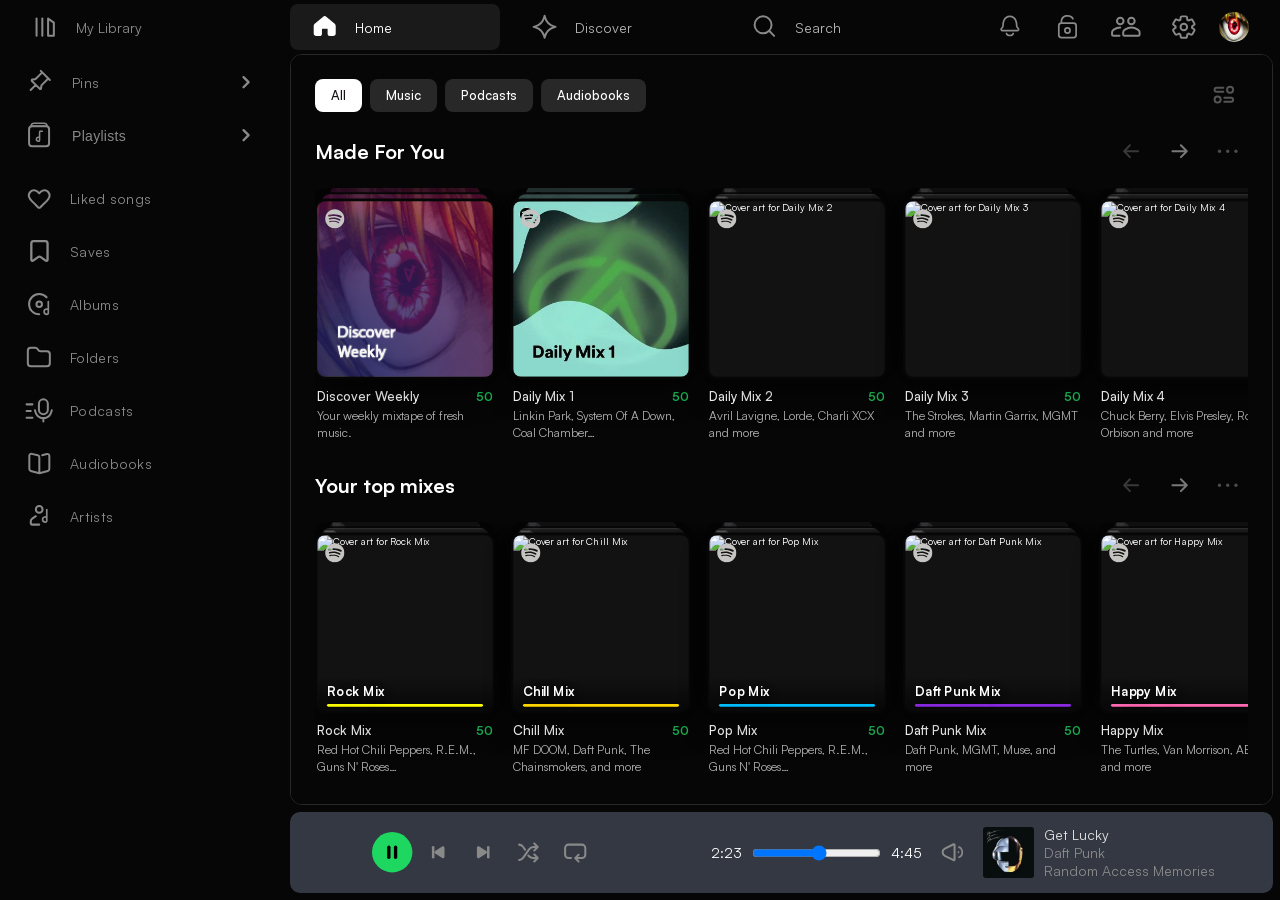
==== commit 949db06d: "add player add player margins" ====
--- a/index.html
+++ b/index.html
@@ -950,7 +950,7 @@
               </div>
               <div class="home-section__track" role="list">
 
-                <article class="card card--podcast" role="listitem">
+                <a class="card card--podcast" href="pages/podcasts.html" role="listitem" aria-label="Open anything goes podcast page">
                   <div class="card__thumb-wrap">
                     <img src="assets/img/anything-goes.webp" alt="anything goes…" class="card__thumb" loading="lazy">
                   </div>
@@ -958,9 +958,9 @@
                     <span class="card__title">anything goes…</span>
                     <p class="card__desc">emma chamberlain</p>
                   </div>
-                </article>
-
-                <article class="card card--podcast" role="listitem">
+                </a>
+
+                <a class="card card--podcast" href="pages/podcasts.html" role="listitem" aria-label="Open The Joe Rogan Experience podcast page">
                   <div class="card__thumb-wrap">
                     <img src="assets/img/joe-rogan.webp" alt="Podcast cover for The Joe Rogan Experience"
                       class="card__thumb" loading="lazy">
@@ -969,9 +969,9 @@
                     <span class="card__title">The Joe Rogan…</span>
                     <p class="card__desc">Joe Rogan</p>
                   </div>
-                </article>
-
-                <article class="card card--podcast" role="listitem">
+                </a>
+
+                <a class="card card--podcast" href="pages/podcasts.html" role="listitem" aria-label="Open The Journal podcast page">
                   <div class="card__thumb-wrap">
                     <img src="assets/img/the-journal.webp" alt="Podcast cover for The Journal" class="card__thumb"
                       loading="lazy">
@@ -980,7 +980,7 @@
                     <span class="card__title">The Journal</span>
                     <p class="card__desc">The Wall Street Journal</p>
                   </div>
-                </article>
+                </a>
 
               </div>
             </section>
@@ -1224,80 +1224,81 @@
           </div>
         </aside>
       </div><!-- /home-layout -->
-
+      <!-- ===== Player ===== -->
+      <section class="player" aria-label="player bar">
+        <div class="player__left">
+          <button class="btn-play-pause">
+            <img src="assets/icons/big/pause.svg" alt="pause">
+          </button>
+          <button class="player__btn-prev">
+            <img src="assets/icons/big/prev.svg" alt="previous">
+          </button>
+          <button class="player__btn-next">
+            <img src="assets/icons/big/next.svg" alt="next">
+          </button>
+          <button class="player__btn-shuffle">
+            <img src="assets/icons/big/shuffle.svg" alt="shuffle">
+          </button>
+          <button class="player__btn-loop">
+            <img src="assets/icons/big/loop.svg" alt="loop">
+          </button>
+        </div>
+        <div class="player__center">
+          <span class="player__time-current">2:23</span>
+          <input class="player__progress-bar" type="range" min="0" max="100" value="52">
+          <span class="player__time-total">4:45</span>
+          <button class="player__btn-volume">
+            <img src="assets/icons/big/volume.svg" alt="volume">
+          </button>
+          <figure class="player__album-cover">
+            <img src="assets/img/random-access-memories.webp" alt="album cover">
+          </figure>
+          <a href="pages/lyrics.html" class="player__song-info">
+            <span class="player__song-title">Get Lucky</span>
+            <span class="player__song-artist">Daft Punk</span>
+            <span class="player__song-album">Random Access Memories</span>
+          </a>
+        </div>
+      </section>
     </div><!-- /app-layout__content -->
-
   </div><!-- /app-layout -->
 
-  <!-- ===== Player ===== -->
-  <section class="player" aria-label="player bar">
-    <div class="player__left">
-      <button class="btn-play-pause">
-        <img src="assets/icons/big/pause.svg" alt="pause">
-      </button>
-      <button class="player__btn-prev">
-        <img src="assets/icons/big/prev.svg" alt="previous">
-      </button>
-      <button class="player__btn-next">
-        <img src="assets/icons/big/next.svg" alt="next">
-      </button>
-      <button class="player__btn-shuffle">
-        <img src="assets/icons/big/shuffle.svg" alt="shuffle">
-      </button>
-      <button class="player__btn-loop">
-        <img src="assets/icons/big/loop.svg" alt="loop">
-      </button>
-    </div>
-    <div class="player__center">
-      <span class="player__time-current">2:23</span>
-      <input class="player__progress-bar" type="range" min="0" max="100" value="52">
-      <span class="player__time-total">4:45</span>
-      <button class="player__btn-volume">
-        <img src="assets/icons/big/volume.svg" alt="volume">
-      </button>
-      <figure class="player__album-cover">
-        <img src="assets/img/random-access-memories.webp" alt="album cover">
-      </figure>
-      <div class="player__song-info">
-        <span class="player__song-title">Get Lucky</span>
-        <span class="player__song-artist">Daft Punk</span>
-        <span class="player__song-album">Random Access Memories</span>
-      </div>
-    </section>
-
-    <!-- ===== Mobile Bottom Nav ===== -->
-    <nav class="nav-mobile" aria-label="Primary mobile">
-      <div class="nav-mobile__inner">
-
-        <a class="nav-mobile__item nav-mobile__item--active" href="index.html" aria-label="Home" aria-current="page">
-          <img src="assets/icons/big/home.svg"        alt="" class="nav-mobile__icon icon--off" aria-hidden="true">
-          <img src="assets/icons/big/home-filled.svg" alt="" class="nav-mobile__icon icon--on"  aria-hidden="true">
-          <span class="nav-mobile__label">Home</span>
-        </a>
-
-        <a class="nav-mobile__item" href="pages/discover.html" aria-label="Discover">
-          <img src="assets/icons/big/discover.svg"        alt="" class="nav-mobile__icon icon--off" aria-hidden="true">
-          <img src="assets/icons/big/discover-filled.svg" alt="" class="nav-mobile__icon icon--on"  aria-hidden="true">
-          <span class="nav-mobile__label">Discover</span>
-        </a>
-
-        <a class="nav-mobile__item" href="pages/search.html" aria-label="Search">
-          <img src="assets/icons/big/search.svg"        alt="" class="nav-mobile__icon icon--off" aria-hidden="true">
-          <img src="assets/icons/big/search-filled.svg" alt="" class="nav-mobile__icon icon--on"  aria-hidden="true">
-          <span class="nav-mobile__label">Search</span>
-        </a>
-
-        <a class="nav-mobile__item" href="pages/liked-songs.html" aria-label="Library">
-          <img src="assets/icons/big/library.svg"        alt="" class="nav-mobile__icon icon--off" aria-hidden="true">
-          <img src="assets/icons/big/library-filled.svg" alt="" class="nav-mobile__icon icon--on"  aria-hidden="true">
-          <span class="nav-mobile__label">Library</span>
-        </a>
-
-        <a class="nav-mobile__item" href="pages/artist.html" aria-label="Me">
-          <img src="assets/icons/big/user.svg"        alt="" class="nav-mobile__icon icon--off" aria-hidden="true">
-          <img src="assets/icons/big/user-filled.svg" alt="" class="nav-mobile__icon icon--on"  aria-hidden="true">
-          <span class="nav-mobile__label">Me</span>
-        </a>
+
+
+
+  <!-- ===== Mobile Bottom Nav ===== -->
+  <nav class="nav-mobile" aria-label="Primary mobile">
+    <div class="nav-mobile__inner">
+
+      <a class="nav-mobile__item nav-mobile__item--active" href="index.html" aria-label="Home" aria-current="page">
+        <img src="assets/icons/big/home.svg" alt="" class="nav-mobile__icon icon--off" aria-hidden="true">
+        <img src="assets/icons/big/home-filled.svg" alt="" class="nav-mobile__icon icon--on" aria-hidden="true">
+        <span class="nav-mobile__label">Home</span>
+      </a>
+
+      <a class="nav-mobile__item" href="pages/discover.html" aria-label="Discover">
+        <img src="assets/icons/big/discover.svg" alt="" class="nav-mobile__icon icon--off" aria-hidden="true">
+        <img src="assets/icons/big/discover-filled.svg" alt="" class="nav-mobile__icon icon--on" aria-hidden="true">
+        <span class="nav-mobile__label">Discover</span>
+      </a>
+
+      <a class="nav-mobile__item" href="pages/search.html" aria-label="Search">
+        <img src="assets/icons/big/search.svg" alt="" class="nav-mobile__icon icon--off" aria-hidden="true">
+        <img src="assets/icons/big/search-filled.svg" alt="" class="nav-mobile__icon icon--on" aria-hidden="true">
+        <span class="nav-mobile__label">Search</span>
+      </a>
+
+      <a class="nav-mobile__item" href="pages/liked-songs.html" aria-label="Library">
+        <img src="assets/icons/big/library.svg" alt="" class="nav-mobile__icon icon--off" aria-hidden="true">
+        <img src="assets/icons/big/library-filled.svg" alt="" class="nav-mobile__icon icon--on" aria-hidden="true">
+        <span class="nav-mobile__label">Library</span>
+      </a>
+
+      <a class="nav-mobile__item" href="pages/artist.html" aria-label="Me">
+        <img src="assets/icons/big/user.svg" alt="" class="nav-mobile__icon icon--off" aria-hidden="true">
+        <img src="assets/icons/big/user-filled.svg" alt="" class="nav-mobile__icon icon--on" aria-hidden="true">
+        <span class="nav-mobile__label">Me</span>
+      </a>
 
     </div>
   </nav><!-- /nav-mobile -->
@@ -1488,4 +1489,4 @@
 
 </html>
 
-</html>+</html>
--- a/css/main.css
+++ b/css/main.css
@@ -188,6 +188,7 @@
   display: flex;
   flex-direction: column;
   overflow: hidden;
+  margin-right: 0.7rem;
 }
 @media (max-width: 767px) {
   .app-layout {
@@ -386,15 +387,6 @@
   color: #898989;
   letter-spacing: 0.03rem;
 }
-.sidebar__item--current a {
-  background-color: rgba(255, 255, 255, 0.08);
-}
-.sidebar__item--current a span {
-  color: #FFFFFF;
-}
-.sidebar__item--current a img {
-  filter: brightness(2);
-}
 .sidebar__item--arrow a {
   justify-content: space-between;
 }
@@ -471,15 +463,6 @@
   font-size: 1.4rem;
   color: #898989;
   letter-spacing: 0.03rem;
-}
-.sidebar__dropdown-item--current a, .sidebar__item a[aria-current=page], .sidebar__dropdown-item a[aria-current=page] {
-  background-color: rgba(255, 255, 255, 0.08);
-}
-.sidebar__dropdown-item--current a span, .sidebar__item a[aria-current=page] span, .sidebar__dropdown-item a[aria-current=page] span {
-  color: #FFFFFF;
-}
-.sidebar__dropdown-item--current a img, .sidebar__item a[aria-current=page] img, .sidebar__dropdown-item a[aria-current=page] img {
-  filter: brightness(2);
 }
 .sidebar__link-left {
   display: flex;
@@ -1455,12 +1438,12 @@
   height: 8.1rem;
   border-radius: 1rem;
   position: sticky;
-  bottom: 1rem;
-  top: 0;
+  bottom: 0;
   left: 27.3rem;
-  margin-top: 1.4rem;
+  margin-top: 0.7rem;
+  margin-bottom: 0.7rem;
   margin-left: 2.4rem;
-  margin-right: 0.7rem;
+  padding-left: 2.4rem;
 }
 .player__left {
   display: flex;
@@ -3598,7 +3581,7 @@
   }
   .song-row:hover .song-row__actions,
   .song-row:hover .song-row__check-label {
-    display: none !important;
+    display: none;
     opacity: 0;
     visibility: hidden;
   }
@@ -3655,6 +3638,12 @@
 .page--artist .sidebar,
 .page--artist .app-main--artist {
   background: #060606;
+}
+.page--artist .sidebar__item--current a span {
+  color: #E0E0E0;
+}
+.page--artist .sidebar__item--current a img {
+  filter: brightness(2);
 }
 
 .page--artist .sr-only {
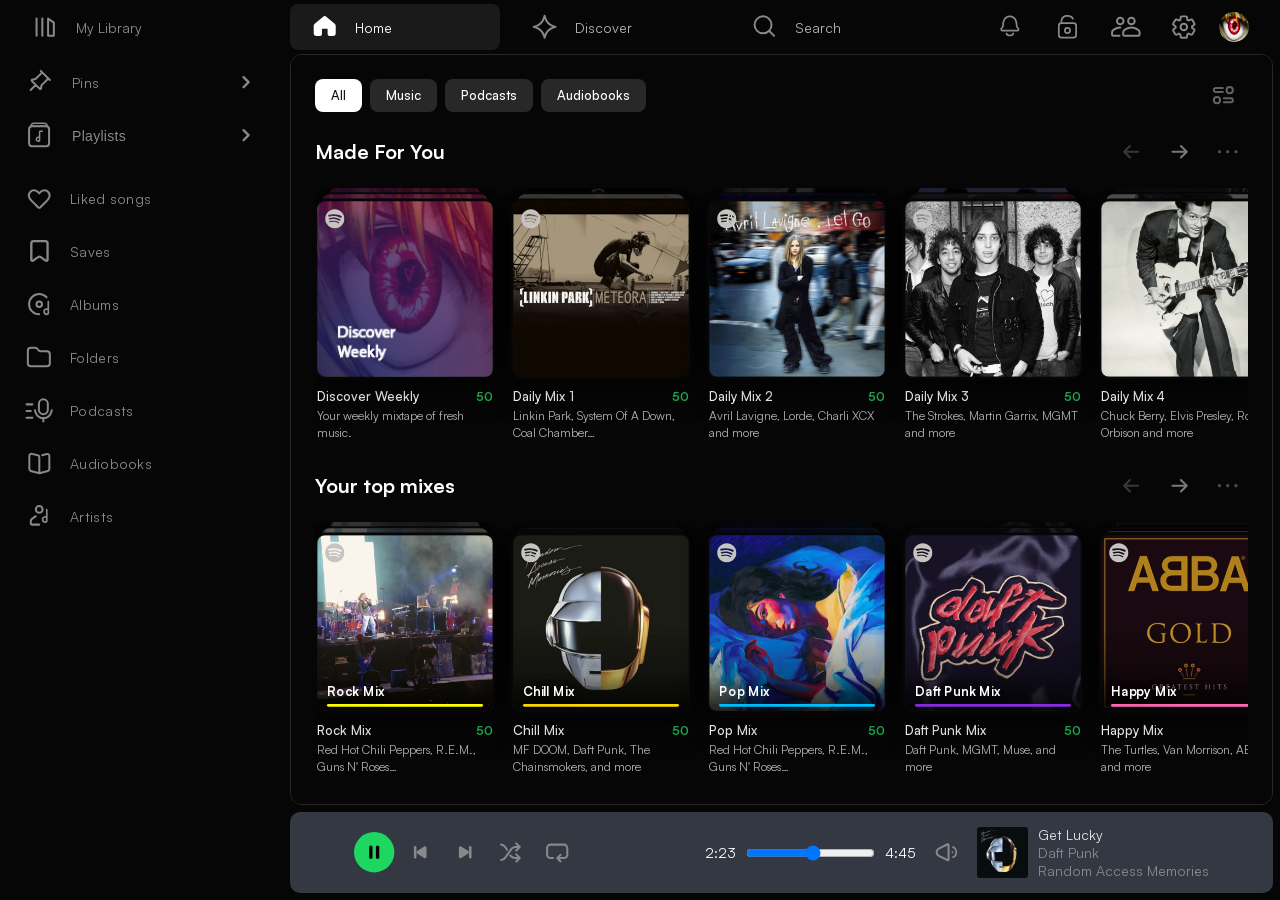
==== commit 766226d4: "add images minor fix" ====
--- a/index.html
+++ b/index.html
@@ -316,13 +316,13 @@
                   <div class="card__thumb-wrap">
                     <div class="card__mix-stack">
                       <span class="card__mix-layer card__mix-layer--rear" aria-hidden="true">
-                        <img src="assets/img/daily-mix-1.webp" alt="" class="card__mix-layer-image" loading="lazy">
-                      </span>
-                      <span class="card__mix-layer card__mix-layer--middle" aria-hidden="true">
-                        <img src="assets/img/daily-mix-1.webp" alt="" class="card__mix-layer-image" loading="lazy">
-                      </span>
-                      <div class="card__mix-front">
-                        <img src="assets/img/daily-mix-1.webp" alt="Cover art for Daily Mix 1" class="card__thumb"
+                        <img src="assets/img/daily-mix-1-coal.webp" alt="" class="card__mix-layer-image" loading="lazy">
+                      </span>
+                      <span class="card__mix-layer card__mix-layer--middle" aria-hidden="true">
+                        <img src="assets/img/daily-mix-1-soad.webp" alt="" class="card__mix-layer-image" loading="lazy">
+                      </span>
+                      <div class="card__mix-front">
+                        <img src="assets/img/daily-mix-1-linkin.webp" alt="Cover art for Daily Mix 1 featuring Linkin Park" class="card__thumb"
                           loading="lazy">
                         <img src="assets/icons/big/spotify.svg" alt="" class="card__logo" aria-hidden="true">
                       </div>
@@ -341,13 +341,13 @@
                   <div class="card__thumb-wrap">
                     <div class="card__mix-stack">
                       <span class="card__mix-layer card__mix-layer--rear" aria-hidden="true">
-                        <img src="assets/img/daily-mix-2.webp" alt="" class="card__mix-layer-image" loading="lazy">
-                      </span>
-                      <span class="card__mix-layer card__mix-layer--middle" aria-hidden="true">
-                        <img src="assets/img/daily-mix-2.webp" alt="" class="card__mix-layer-image" loading="lazy">
-                      </span>
-                      <div class="card__mix-front">
-                        <img src="assets/img/daily-mix-2.webp" alt="Cover art for Daily Mix 2" class="card__thumb"
+                        <img src="assets/img/daily-mix-2-charli.webp" alt="" class="card__mix-layer-image" loading="lazy">
+                      </span>
+                      <span class="card__mix-layer card__mix-layer--middle" aria-hidden="true">
+                        <img src="assets/img/daily-mix-2-lorde.webp" alt="" class="card__mix-layer-image" loading="lazy">
+                      </span>
+                      <div class="card__mix-front">
+                        <img src="assets/img/daily-mix-2-avril.webp" alt="Cover art for Daily Mix 2 featuring Avril Lavigne" class="card__thumb"
                           loading="lazy">
                         <img src="assets/icons/big/spotify.svg" alt="" class="card__logo" aria-hidden="true">
                       </div>
@@ -366,13 +366,13 @@
                   <div class="card__thumb-wrap">
                     <div class="card__mix-stack">
                       <span class="card__mix-layer card__mix-layer--rear" aria-hidden="true">
-                        <img src="assets/img/daily-mix-3.webp" alt="" class="card__mix-layer-image" loading="lazy">
-                      </span>
-                      <span class="card__mix-layer card__mix-layer--middle" aria-hidden="true">
-                        <img src="assets/img/daily-mix-3.webp" alt="" class="card__mix-layer-image" loading="lazy">
-                      </span>
-                      <div class="card__mix-front">
-                        <img src="assets/img/daily-mix-3.webp" alt="Cover art for Daily Mix 3" class="card__thumb"
+                        <img src="assets/img/daily-mix-3-mgmt.webp" alt="" class="card__mix-layer-image" loading="lazy">
+                      </span>
+                      <span class="card__mix-layer card__mix-layer--middle" aria-hidden="true">
+                        <img src="assets/img/daily-mix-3-garrix.webp" alt="" class="card__mix-layer-image" loading="lazy">
+                      </span>
+                      <div class="card__mix-front">
+                        <img src="assets/img/daily-mix-3-strokes.webp" alt="Artist image for Daily Mix 3 featuring The Strokes" class="card__thumb"
                           loading="lazy">
                         <img src="assets/icons/big/spotify.svg" alt="" class="card__logo" aria-hidden="true">
                       </div>
@@ -391,13 +391,13 @@
                   <div class="card__thumb-wrap">
                     <div class="card__mix-stack">
                       <span class="card__mix-layer card__mix-layer--rear" aria-hidden="true">
-                        <img src="assets/img/daily-mix-4.webp" alt="" class="card__mix-layer-image" loading="lazy">
-                      </span>
-                      <span class="card__mix-layer card__mix-layer--middle" aria-hidden="true">
-                        <img src="assets/img/daily-mix-4.webp" alt="" class="card__mix-layer-image" loading="lazy">
-                      </span>
-                      <div class="card__mix-front">
-                        <img src="assets/img/daily-mix-4.webp" alt="Cover art for Daily Mix 4" class="card__thumb"
+                        <img src="assets/img/daily-mix-4-roy.webp" alt="" class="card__mix-layer-image" loading="lazy">
+                      </span>
+                      <span class="card__mix-layer card__mix-layer--middle" aria-hidden="true">
+                        <img src="assets/img/daily-mix-4-elvis.webp" alt="" class="card__mix-layer-image" loading="lazy">
+                      </span>
+                      <div class="card__mix-front">
+                        <img src="assets/img/daily-mix-4-chuck.webp" alt="Artist image for Daily Mix 4 featuring Chuck Berry" class="card__thumb"
                           loading="lazy">
                         <img src="assets/icons/big/spotify.svg" alt="" class="card__logo" aria-hidden="true">
                       </div>
@@ -416,13 +416,13 @@
                   <div class="card__thumb-wrap">
                     <div class="card__mix-stack">
                       <span class="card__mix-layer card__mix-layer--rear" aria-hidden="true">
-                        <img src="assets/img/daily-mix-6.webp" alt="" class="card__mix-layer-image" loading="lazy">
-                      </span>
-                      <span class="card__mix-layer card__mix-layer--middle" aria-hidden="true">
-                        <img src="assets/img/daily-mix-6.webp" alt="" class="card__mix-layer-image" loading="lazy">
-                      </span>
-                      <div class="card__mix-front">
-                        <img src="assets/img/daily-mix-6.webp" alt="Cover art for Daily Mix 5" class="card__thumb"
+                        <img src="assets/img/daily-mix-5-dean.webp" alt="" class="card__mix-layer-image" loading="lazy">
+                      </span>
+                      <span class="card__mix-layer card__mix-layer--middle" aria-hidden="true">
+                        <img src="assets/img/daily-mix-5-gerhard.webp" alt="" class="card__mix-layer-image" loading="lazy">
+                      </span>
+                      <div class="card__mix-front">
+                        <img src="assets/img/daily-mix-5-frank.webp" alt="Artist image for Daily Mix 5 featuring Frank Sinatra" class="card__thumb"
                           loading="lazy">
                         <img src="assets/icons/big/spotify.svg" alt="" class="card__logo" aria-hidden="true">
                       </div>
@@ -441,13 +441,13 @@
                   <div class="card__thumb-wrap">
                     <div class="card__mix-stack">
                       <span class="card__mix-layer card__mix-layer--rear" aria-hidden="true">
-                        <img src="assets/img/nirvana-radio.webp" alt="" class="card__mix-layer-image" loading="lazy">
-                      </span>
-                      <span class="card__mix-layer card__mix-layer--middle" aria-hidden="true">
-                        <img src="assets/img/nirvana-radio.webp" alt="" class="card__mix-layer-image" loading="lazy">
-                      </span>
-                      <div class="card__mix-front">
-                        <img src="assets/img/nirvana-radio.webp" alt="Cover art for Nirvana Radio" class="card__thumb"
+                        <img src="assets/img/nirvana-radio-bleach.webp" alt="" class="card__mix-layer-image" loading="lazy">
+                      </span>
+                      <span class="card__mix-layer card__mix-layer--middle" aria-hidden="true">
+                        <img src="assets/img/nirvana-radio-in-utero.webp" alt="" class="card__mix-layer-image" loading="lazy">
+                      </span>
+                      <div class="card__mix-front">
+                        <img src="assets/img/nirvana-radio-band.webp" alt="Artist image for Nirvana Radio" class="card__thumb"
                           loading="lazy">
                         <img src="assets/icons/big/spotify.svg" alt="" class="card__logo" aria-hidden="true">
                         <span class="card__badge card__badge--radio">RADIO</span>
@@ -467,15 +467,15 @@
                   <div class="card__thumb-wrap">
                     <div class="card__mix-stack">
                       <span class="card__mix-layer card__mix-layer--rear" aria-hidden="true">
-                        <img src="assets/img/fall-out-boy-radio.webp" alt="" class="card__mix-layer-image"
-                          loading="lazy">
-                      </span>
-                      <span class="card__mix-layer card__mix-layer--middle" aria-hidden="true">
-                        <img src="assets/img/fall-out-boy-radio.webp" alt="" class="card__mix-layer-image"
-                          loading="lazy">
-                      </span>
-                      <div class="card__mix-front">
-                        <img src="assets/img/fall-out-boy-radio.webp" alt="Cover art for Fall Out Boy Radio"
+                        <img src="assets/img/fall-out-boy-radio-rejects.webp" alt="" class="card__mix-layer-image"
+                          loading="lazy">
+                      </span>
+                      <span class="card__mix-layer card__mix-layer--middle" aria-hidden="true">
+                        <img src="assets/img/fall-out-boy-radio-panic.webp" alt="" class="card__mix-layer-image"
+                          loading="lazy">
+                      </span>
+                      <div class="card__mix-front">
+                        <img src="assets/img/fall-out-boy-radio-fob.webp" alt="Cover art for Fall Out Boy Radio featuring Fall Out Boy"
                           class="card__thumb" loading="lazy">
                         <img src="assets/icons/big/spotify.svg" alt="" class="card__logo" aria-hidden="true">
                         <span class="card__badge card__badge--radio">RADIO</span>
--- a/css/main.css
+++ b/css/main.css
@@ -196,6 +196,7 @@
   }
   .app-layout__content {
     background: #111111;
+    margin-right: 0;
   }
   .app-layout .sidebar {
     display: none;
@@ -480,6 +481,7 @@
 .app-main {
   flex: 1;
   min-width: 0;
+  min-height: 0;
   overflow-y: auto;
   overflow-x: hidden;
   background: #060606;
@@ -536,9 +538,7 @@
   opacity: 0.7;
   transition: opacity 150ms ease;
 }
-.filter-grid-icon img {
-  width: 4.041rem;
-  height: 4.041rem;
+.filter-grid-icon .nav-icon {
   filter: invert(1);
 }
 .filter-grid-icon:hover {
@@ -1028,13 +1028,16 @@
 }
 @media (max-width: 767px) {
   .home-layout {
-    display: block;
+    display: flex;
+    flex-direction: column;
   }
   .app-main {
     margin-left: 0;
+    min-height: 0;
     border: none;
     border-radius: 0;
     background: #111111;
+    -webkit-overflow-scrolling: touch;
     padding-bottom: calc(1.2rem + env(safe-area-inset-bottom, 0px));
   }
   .home-filter-bar {
@@ -1043,6 +1046,7 @@
     border-radius: 0;
     padding: 1.6rem 1.5rem 1.2rem;
     gap: 1rem;
+    background-color: #111111;
   }
   .home-filter-bar .filter-pill:first-child {
     display: none;
@@ -1062,9 +1066,9 @@
   .filter-grid-icon {
     opacity: 1;
   }
-  .filter-grid-icon img {
-    width: 2.4rem;
-    height: 2.4rem;
+  .filter-grid-icon .nav-icon {
+    width: 4.041rem;
+    height: 4.041rem;
     filter: invert(0.75);
   }
   .home-quick-grid {
@@ -1151,6 +1155,7 @@
   padding: 0;
   margin: 0;
   width: 43.2rem;
+  max-width: calc(100vw - 4.8rem);
   border-radius: 1rem;
   color: #FFFFFF;
   box-shadow: 0 1.2rem 2.4rem rgba(0, 0, 0, 0);
@@ -1158,6 +1163,9 @@
   backdrop-filter: blur(100px);
   -webkit-backdrop-filter: blur(100px);
   position: fixed;
+  top: calc(5.4rem + 1.6rem + 4.6rem + 0.8rem);
+  right: 2.4rem;
+  left: auto;
   z-index: 30;
   opacity: 0;
   pointer-events: none;
@@ -1443,7 +1451,6 @@
   margin-top: 0.7rem;
   margin-bottom: 0.7rem;
   margin-left: 2.4rem;
-  padding-left: 2.4rem;
 }
 .player__left {
   display: flex;
@@ -1493,9 +1500,6 @@
   .card {
     width: 18rem;
   }
-}
-.card:hover {
-  transform: scale(1.03);
 }
 .card__thumb-wrap {
   position: relative;
@@ -1691,9 +1695,9 @@
 .card__info--podcast {
   position: relative;
   background: #121212;
-  border-radius: 0 0 0.8rem 0.8rem;
+  border-radius: 0.8rem;
   padding: 0.8rem 1rem;
-  margin-top: -1rem;
+  margin-top: 0.4rem;
 }
 .card__title-row {
   display: flex;
@@ -1769,6 +1773,7 @@
 
 @media (max-width: 767px) {
   .card {
+    --card-stack-frame-color: #111111;
     width: 14.1rem;
   }
   .card__thumb-wrap {
@@ -1801,6 +1806,9 @@
   .card__mix-title {
     font-size: 1.2rem;
   }
+  .card__mix-layer {
+    box-shadow: 0 0 0 0.2rem var(--card-stack-frame-color, #060606), 0 1.2rem 2.4rem rgba(17, 17, 17, 0.24);
+  }
   .card__mix-layer--rear {
     transform: translateY(-0.84rem) scale(0.86);
   }
@@ -1809,9 +1817,11 @@
   }
   .card__mix-front {
     transform: translateY(0.24rem) scale(0.98);
+    box-shadow: 0 0 0 0.28rem var(--card-stack-frame-color, #060606), 0 1.8rem 3rem rgba(17, 17, 17, 0.34);
   }
   .card--stacked:is(:hover, :focus-visible) .card__mix-front {
     transform: translateY(0.72rem) scale(0.95);
+    box-shadow: 0 0 0 0.28rem var(--card-stack-frame-color, #060606), 0 2.2rem 3.8rem rgba(17, 17, 17, 0.4);
   }
   .card--stacked:is(:hover, :focus-visible) .card__mix-layer--middle {
     transform: translateY(-0.04rem) scale(0.94);
@@ -3662,6 +3672,7 @@
   background: #060606;
   border: 1px solid #202020;
   border-radius: 1rem;
+  margin-left: 2.4rem;
 }
 
 .artist-page {
@@ -4117,9 +4128,6 @@
   padding-top: 0;
   border-top: none;
 }
-.artist-album-row.is-expanded {
-  padding-bottom: 1.6rem;
-}
 .artist-album-row__summary {
   display: grid;
   grid-template-columns: minmax(0, 1fr) 4rem;
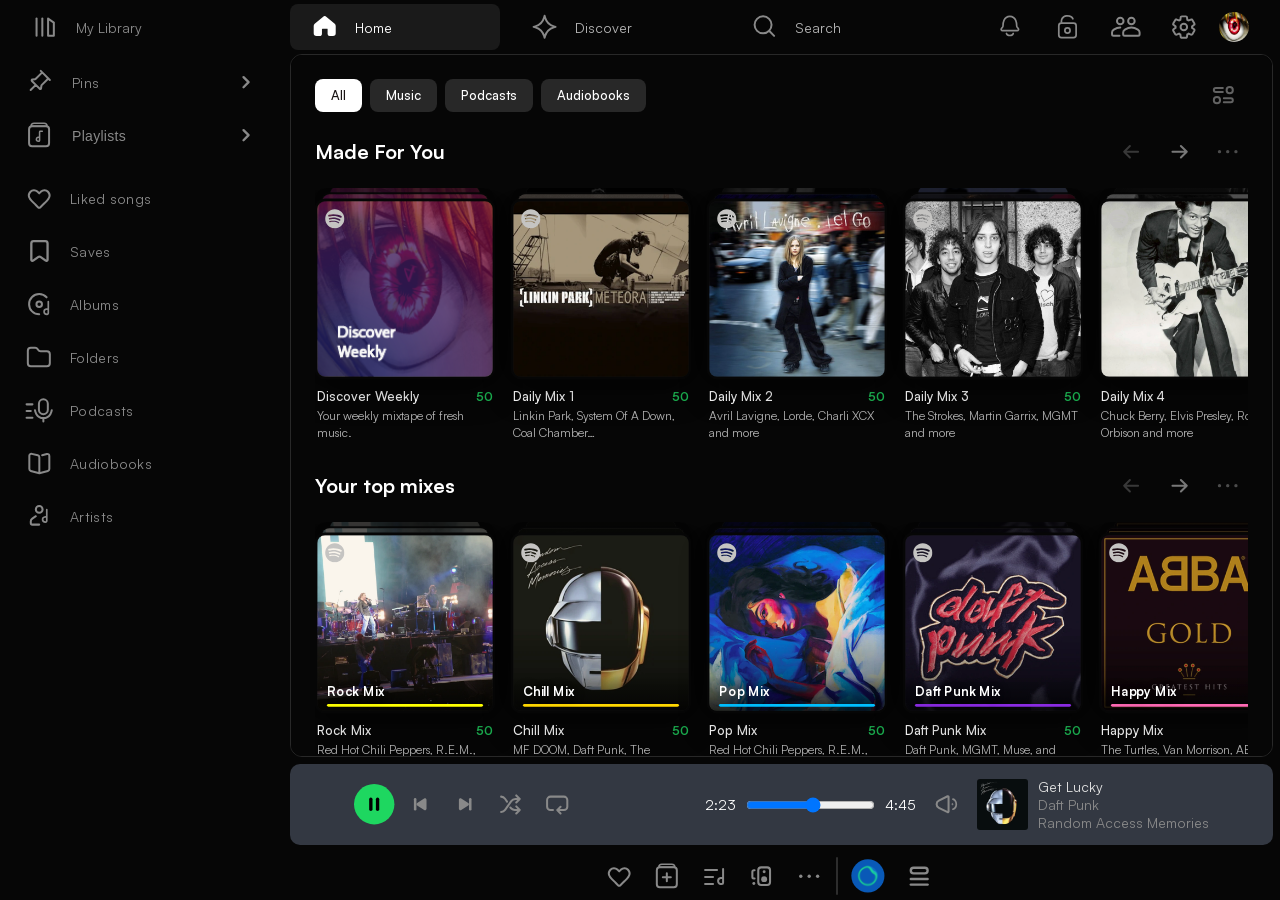
==== commit 8c1d156c: "mc" ====
--- a/index.html
+++ b/index.html
@@ -1260,6 +1260,32 @@
           </a>
         </div>
       </section>
+      <div class="player__right">
+        <button class="player__btn-fav">
+          <img src="assets/icons/big/like.svg" alt="like">
+        </button>
+        <button class="btn-add">
+          <img src="assets/icons/big/add-to-playlist.svg" alt="add">
+        </button>
+        <button class="player__btn-lyrics">
+          <img src="assets/icons/big/lyrics.svg" alt="lyrics">
+        </button>
+        <button class="player__btn-device">
+          <img src="assets/icons/big/device.svg" alt="device">
+        </button>
+        <button class="player__btn-more">
+          <img src="assets/icons/big/more.svg" alt="more">
+        </button>
+        <button class="player__frame">
+          <img src="assets/icons/big/frame.svg" alt="frame">
+        </button>
+        <button class="player__btn-dj">
+          <img src="assets/icons/big/dj.svg" alt="dj">
+        </button>
+        <button class="player__btn-queue">
+          <img src="assets/icons/big/queue.svg" alt="queue">
+        </button>
+      </div>
     </div><!-- /app-layout__content -->
   </div><!-- /app-layout -->
 
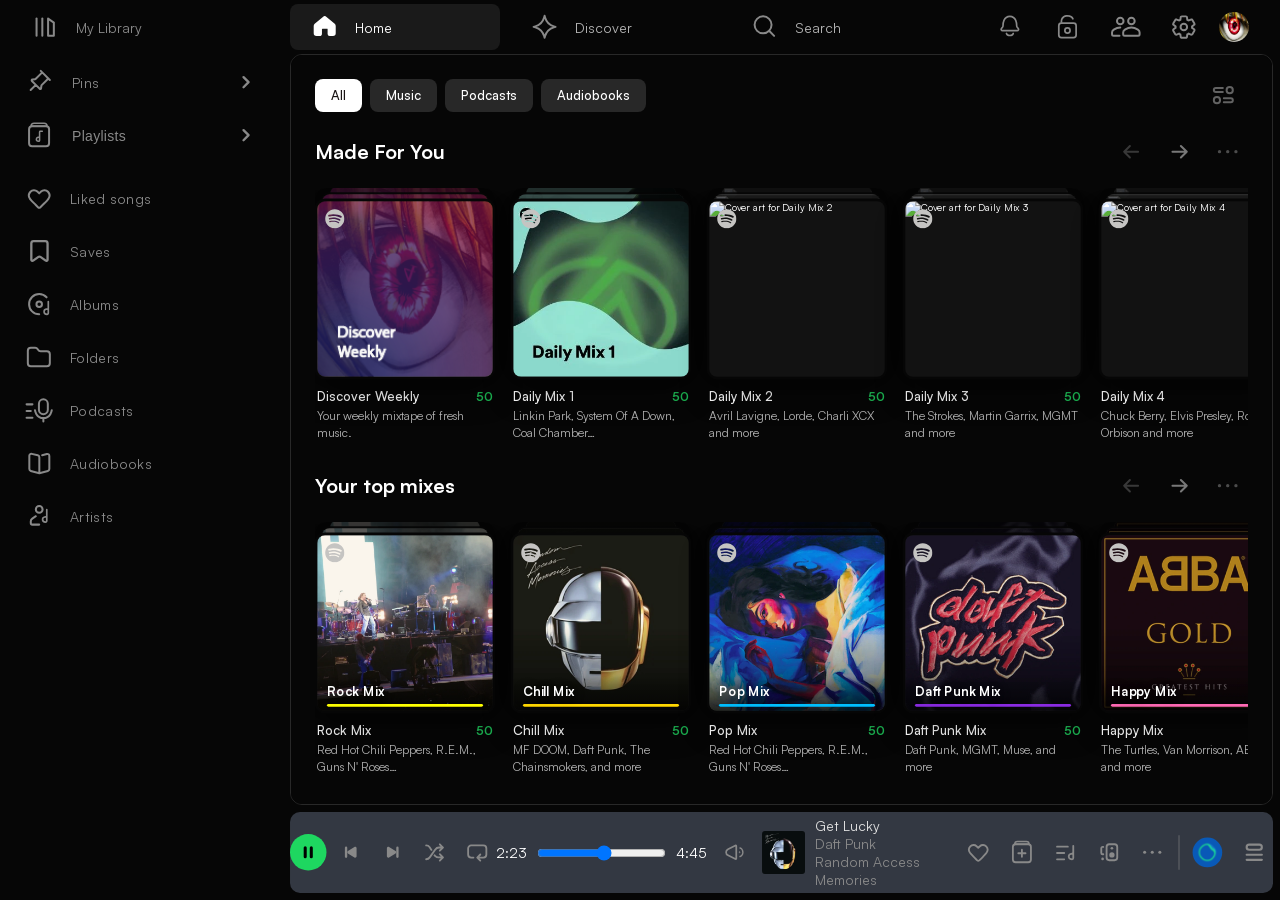
==== commit fc2f88c1: "mc" ====
--- a/index.html
+++ b/index.html
@@ -149,11 +149,12 @@
                 <span class="nav-pill__label">Home</span>
               </a>
 
-              <a class="nav-pill nav-pill--discover" href="pages/discover.html">
+              <label class="nav-pill nav-pill--discover">
+                <input type="radio" id="nav-discover" name="primary-nav" class="nav-radio">
                 <img src="assets/icons/big/discover.svg" alt="" class="nav-icon icon--off" aria-hidden="true">
                 <img src="assets/icons/big/discover-filled.svg" alt="" class="nav-icon icon--on" aria-hidden="true">
                 <span class="nav-pill__label">Discover</span>
-              </a>
+              </label>
 
               <a class="nav-pill nav-pill--search" href="pages/search.html">
                 <img src="assets/icons/big/search.svg" alt="" class="nav-icon" aria-hidden="true">
@@ -316,13 +317,13 @@
                   <div class="card__thumb-wrap">
                     <div class="card__mix-stack">
                       <span class="card__mix-layer card__mix-layer--rear" aria-hidden="true">
-                        <img src="assets/img/daily-mix-1-coal.webp" alt="" class="card__mix-layer-image" loading="lazy">
+                        <img src="assets/img/daily-mix-1.webp" alt="" class="card__mix-layer-image" loading="lazy">
                       </span>
                       <span class="card__mix-layer card__mix-layer--middle" aria-hidden="true">
-                        <img src="assets/img/daily-mix-1-soad.webp" alt="" class="card__mix-layer-image" loading="lazy">
+                        <img src="assets/img/daily-mix-1.webp" alt="" class="card__mix-layer-image" loading="lazy">
                       </span>
                       <div class="card__mix-front">
-                        <img src="assets/img/daily-mix-1-linkin.webp" alt="Cover art for Daily Mix 1 featuring Linkin Park" class="card__thumb"
+                        <img src="assets/img/daily-mix-1.webp" alt="Cover art for Daily Mix 1" class="card__thumb"
                           loading="lazy">
                         <img src="assets/icons/big/spotify.svg" alt="" class="card__logo" aria-hidden="true">
                       </div>
@@ -341,13 +342,13 @@
                   <div class="card__thumb-wrap">
                     <div class="card__mix-stack">
                       <span class="card__mix-layer card__mix-layer--rear" aria-hidden="true">
-                        <img src="assets/img/daily-mix-2-charli.webp" alt="" class="card__mix-layer-image" loading="lazy">
+                        <img src="assets/img/daily-mix-2.webp" alt="" class="card__mix-layer-image" loading="lazy">
                       </span>
                       <span class="card__mix-layer card__mix-layer--middle" aria-hidden="true">
-                        <img src="assets/img/daily-mix-2-lorde.webp" alt="" class="card__mix-layer-image" loading="lazy">
+                        <img src="assets/img/daily-mix-2.webp" alt="" class="card__mix-layer-image" loading="lazy">
                       </span>
                       <div class="card__mix-front">
-                        <img src="assets/img/daily-mix-2-avril.webp" alt="Cover art for Daily Mix 2 featuring Avril Lavigne" class="card__thumb"
+                        <img src="assets/img/daily-mix-2.webp" alt="Cover art for Daily Mix 2" class="card__thumb"
                           loading="lazy">
                         <img src="assets/icons/big/spotify.svg" alt="" class="card__logo" aria-hidden="true">
                       </div>
@@ -366,13 +367,13 @@
                   <div class="card__thumb-wrap">
                     <div class="card__mix-stack">
                       <span class="card__mix-layer card__mix-layer--rear" aria-hidden="true">
-                        <img src="assets/img/daily-mix-3-mgmt.webp" alt="" class="card__mix-layer-image" loading="lazy">
+                        <img src="assets/img/daily-mix-3.webp" alt="" class="card__mix-layer-image" loading="lazy">
                       </span>
                       <span class="card__mix-layer card__mix-layer--middle" aria-hidden="true">
-                        <img src="assets/img/daily-mix-3-garrix.webp" alt="" class="card__mix-layer-image" loading="lazy">
+                        <img src="assets/img/daily-mix-3.webp" alt="" class="card__mix-layer-image" loading="lazy">
                       </span>
                       <div class="card__mix-front">
-                        <img src="assets/img/daily-mix-3-strokes.webp" alt="Artist image for Daily Mix 3 featuring The Strokes" class="card__thumb"
+                        <img src="assets/img/daily-mix-3.webp" alt="Cover art for Daily Mix 3" class="card__thumb"
                           loading="lazy">
                         <img src="assets/icons/big/spotify.svg" alt="" class="card__logo" aria-hidden="true">
                       </div>
@@ -391,13 +392,13 @@
                   <div class="card__thumb-wrap">
                     <div class="card__mix-stack">
                       <span class="card__mix-layer card__mix-layer--rear" aria-hidden="true">
-                        <img src="assets/img/daily-mix-4-roy.webp" alt="" class="card__mix-layer-image" loading="lazy">
+                        <img src="assets/img/daily-mix-4.webp" alt="" class="card__mix-layer-image" loading="lazy">
                       </span>
                       <span class="card__mix-layer card__mix-layer--middle" aria-hidden="true">
-                        <img src="assets/img/daily-mix-4-elvis.webp" alt="" class="card__mix-layer-image" loading="lazy">
+                        <img src="assets/img/daily-mix-4.webp" alt="" class="card__mix-layer-image" loading="lazy">
                       </span>
                       <div class="card__mix-front">
-                        <img src="assets/img/daily-mix-4-chuck.webp" alt="Artist image for Daily Mix 4 featuring Chuck Berry" class="card__thumb"
+                        <img src="assets/img/daily-mix-4.webp" alt="Cover art for Daily Mix 4" class="card__thumb"
                           loading="lazy">
                         <img src="assets/icons/big/spotify.svg" alt="" class="card__logo" aria-hidden="true">
                       </div>
@@ -416,13 +417,13 @@
                   <div class="card__thumb-wrap">
                     <div class="card__mix-stack">
                       <span class="card__mix-layer card__mix-layer--rear" aria-hidden="true">
-                        <img src="assets/img/daily-mix-5-dean.webp" alt="" class="card__mix-layer-image" loading="lazy">
+                        <img src="assets/img/daily-mix-6.webp" alt="" class="card__mix-layer-image" loading="lazy">
                       </span>
                       <span class="card__mix-layer card__mix-layer--middle" aria-hidden="true">
-                        <img src="assets/img/daily-mix-5-gerhard.webp" alt="" class="card__mix-layer-image" loading="lazy">
+                        <img src="assets/img/daily-mix-6.webp" alt="" class="card__mix-layer-image" loading="lazy">
                       </span>
                       <div class="card__mix-front">
-                        <img src="assets/img/daily-mix-5-frank.webp" alt="Artist image for Daily Mix 5 featuring Frank Sinatra" class="card__thumb"
+                        <img src="assets/img/daily-mix-6.webp" alt="Cover art for Daily Mix 5" class="card__thumb"
                           loading="lazy">
                         <img src="assets/icons/big/spotify.svg" alt="" class="card__logo" aria-hidden="true">
                       </div>
@@ -441,13 +442,13 @@
                   <div class="card__thumb-wrap">
                     <div class="card__mix-stack">
                       <span class="card__mix-layer card__mix-layer--rear" aria-hidden="true">
-                        <img src="assets/img/nirvana-radio-bleach.webp" alt="" class="card__mix-layer-image" loading="lazy">
+                        <img src="assets/img/nirvana-radio.webp" alt="" class="card__mix-layer-image" loading="lazy">
                       </span>
                       <span class="card__mix-layer card__mix-layer--middle" aria-hidden="true">
-                        <img src="assets/img/nirvana-radio-in-utero.webp" alt="" class="card__mix-layer-image" loading="lazy">
+                        <img src="assets/img/nirvana-radio.webp" alt="" class="card__mix-layer-image" loading="lazy">
                       </span>
                       <div class="card__mix-front">
-                        <img src="assets/img/nirvana-radio-band.webp" alt="Artist image for Nirvana Radio" class="card__thumb"
+                        <img src="assets/img/nirvana-radio.webp" alt="Cover art for Nirvana Radio" class="card__thumb"
                           loading="lazy">
                         <img src="assets/icons/big/spotify.svg" alt="" class="card__logo" aria-hidden="true">
                         <span class="card__badge card__badge--radio">RADIO</span>
@@ -467,15 +468,15 @@
                   <div class="card__thumb-wrap">
                     <div class="card__mix-stack">
                       <span class="card__mix-layer card__mix-layer--rear" aria-hidden="true">
-                        <img src="assets/img/fall-out-boy-radio-rejects.webp" alt="" class="card__mix-layer-image"
+                        <img src="assets/img/fall-out-boy-radio.webp" alt="" class="card__mix-layer-image"
                           loading="lazy">
                       </span>
                       <span class="card__mix-layer card__mix-layer--middle" aria-hidden="true">
-                        <img src="assets/img/fall-out-boy-radio-panic.webp" alt="" class="card__mix-layer-image"
+                        <img src="assets/img/fall-out-boy-radio.webp" alt="" class="card__mix-layer-image"
                           loading="lazy">
                       </span>
                       <div class="card__mix-front">
-                        <img src="assets/img/fall-out-boy-radio-fob.webp" alt="Cover art for Fall Out Boy Radio featuring Fall Out Boy"
+                        <img src="assets/img/fall-out-boy-radio.webp" alt="Cover art for Fall Out Boy Radio"
                           class="card__thumb" loading="lazy">
                         <img src="assets/icons/big/spotify.svg" alt="" class="card__logo" aria-hidden="true">
                         <span class="card__badge card__badge--radio">RADIO</span>
@@ -950,7 +951,7 @@
               </div>
               <div class="home-section__track" role="list">
 
-                <a class="card card--podcast" href="pages/podcasts.html" role="listitem" aria-label="Open anything goes podcast page">
+                <article class="card card--podcast" role="listitem">
                   <div class="card__thumb-wrap">
                     <img src="assets/img/anything-goes.webp" alt="anything goes…" class="card__thumb" loading="lazy">
                   </div>
@@ -958,9 +959,9 @@
                     <span class="card__title">anything goes…</span>
                     <p class="card__desc">emma chamberlain</p>
                   </div>
-                </a>
-
-                <a class="card card--podcast" href="pages/podcasts.html" role="listitem" aria-label="Open The Joe Rogan Experience podcast page">
+                </article>
+
+                <article class="card card--podcast" role="listitem">
                   <div class="card__thumb-wrap">
                     <img src="assets/img/joe-rogan.webp" alt="Podcast cover for The Joe Rogan Experience"
                       class="card__thumb" loading="lazy">
@@ -969,9 +970,9 @@
                     <span class="card__title">The Joe Rogan…</span>
                     <p class="card__desc">Joe Rogan</p>
                   </div>
-                </a>
-
-                <a class="card card--podcast" href="pages/podcasts.html" role="listitem" aria-label="Open The Journal podcast page">
+                </article>
+
+                <article class="card card--podcast" role="listitem">
                   <div class="card__thumb-wrap">
                     <img src="assets/img/the-journal.webp" alt="Podcast cover for The Journal" class="card__thumb"
                       loading="lazy">
@@ -980,7 +981,7 @@
                     <span class="card__title">The Journal</span>
                     <p class="card__desc">The Wall Street Journal</p>
                   </div>
-                </a>
+                </article>
 
               </div>
             </section>
@@ -1224,72 +1225,76 @@
           </div>
         </aside>
       </div><!-- /home-layout -->
-      <!-- ===== Player ===== -->
-      <section class="player" aria-label="player bar">
-        <div class="player__left">
-          <button class="btn-play-pause">
-            <img src="assets/icons/big/pause.svg" alt="pause">
-          </button>
-          <button class="player__btn-prev">
-            <img src="assets/icons/big/prev.svg" alt="previous">
-          </button>
-          <button class="player__btn-next">
-            <img src="assets/icons/big/next.svg" alt="next">
-          </button>
-          <button class="player__btn-shuffle">
-            <img src="assets/icons/big/shuffle.svg" alt="shuffle">
-          </button>
-          <button class="player__btn-loop">
-            <img src="assets/icons/big/loop.svg" alt="loop">
-          </button>
-        </div>
-        <div class="player__center">
-          <span class="player__time-current">2:23</span>
-          <input class="player__progress-bar" type="range" min="0" max="100" value="52">
-          <span class="player__time-total">4:45</span>
-          <button class="player__btn-volume">
-            <img src="assets/icons/big/volume.svg" alt="volume">
-          </button>
-          <figure class="player__album-cover">
-            <img src="assets/img/random-access-memories.webp" alt="album cover">
-          </figure>
-          <a href="pages/lyrics.html" class="player__song-info">
-            <span class="player__song-title">Get Lucky</span>
-            <span class="player__song-artist">Daft Punk</span>
-            <span class="player__song-album">Random Access Memories</span>
-          </a>
-        </div>
-      </section>
-      <div class="player__right">
-        <button class="player__btn-fav">
-          <img src="assets/icons/big/like.svg" alt="like">
-        </button>
-        <button class="btn-add">
-          <img src="assets/icons/big/add-to-playlist.svg" alt="add">
-        </button>
-        <button class="player__btn-lyrics">
-          <img src="assets/icons/big/lyrics.svg" alt="lyrics">
-        </button>
-        <button class="player__btn-device">
-          <img src="assets/icons/big/device.svg" alt="device">
-        </button>
-        <button class="player__btn-more">
-          <img src="assets/icons/big/more.svg" alt="more">
-        </button>
-        <button class="player__frame">
-          <img src="assets/icons/big/frame.svg" alt="frame">
-        </button>
-        <button class="player__btn-dj">
-          <img src="assets/icons/big/dj.svg" alt="dj">
-        </button>
-        <button class="player__btn-queue">
-          <img src="assets/icons/big/queue.svg" alt="queue">
-        </button>
-      </div>
+<!-- ===== Player ===== -->
+<section class="player" aria-label="player bar">
+  <div class="player__left">
+    <button class="btn-play-pause">
+      <img src="assets/icons/big/pause.svg" alt="pause">
+    </button>
+    <button class="player__btn-prev">
+      <img src="assets/icons/big/prev.svg" alt="previous">
+    </button>
+    <button class="player__btn-next">
+      <img src="assets/icons/big/next.svg" alt="next">
+    </button>
+    <button class="player__btn-shuffle">
+      <img src="assets/icons/big/shuffle.svg" alt="shuffle">
+    </button>
+    <button class="player__btn-loop">
+      <img src="assets/icons/big/loop.svg" alt="loop">
+    </button>
+  </div>
+  <div class="player__center">
+    <span class="player__time-current">2:23</span>
+    <input class="player__progress-bar" type="range" min="0" max="100" value="52">
+    <span class="player__time-total">4:45</span>
+    <button class="player__btn-volume">
+      <img src="assets/icons/big/volume.svg" alt="volume">
+    </button>
+    <figure class="player__album-cover">
+      <img src="assets/img/random-access-memories.webp" alt="album cover">
+    </figure>
+    <div class="player__song-info">
+      <span class="player__song-title">Get Lucky</span>
+      <span class="player__song-artist">Daft Punk</span>
+      <span class="player__song-album">Random Access Memories</span>
+    </div>
+  </div>
+  <div class="player__right">
+    <button class="player__btn-fav">
+      <img src="assets/icons/big/like.svg" alt="like">
+    </button>
+    <button class="btn-add">
+      <img src="assets/icons/big/add-to-playlist.svg" alt="add">
+    </button>
+    <button class="player__btn-lyrics">
+      <img src="assets/icons/big/lyrics.svg" alt="lyrics">
+    </button>
+    <button class="player__btn-device">
+      <img src="assets/icons/big/device.svg" alt="device">
+    </button>
+    <button class="player__btn-more">
+      <img src="assets/icons/big/more.svg" alt="more">
+    </button>
+    <button class="player__frame">
+      <img src="assets/icons/big/frame.svg" alt="frame">
+    </button>
+    <button class="player__btn-dj">
+      <img src="assets/icons/big/dj.svg" alt="dj">
+    </button>
+    <button class="player__btn-queue">
+      <img src="assets/icons/big/queue.svg" alt="queue">
+    </button>
+  </div>
+</section>
     </div><!-- /app-layout__content -->
+
   </div><!-- /app-layout -->
 
-
+  
+
+  </div><!-- /app-layout__content -->
+  </div><!-- /app-layout -->
 
 
   <!-- ===== Mobile Bottom Nav ===== -->
@@ -1302,11 +1307,12 @@
         <span class="nav-mobile__label">Home</span>
       </a>
 
-      <a class="nav-mobile__item" href="pages/discover.html" aria-label="Discover">
+      <label class="nav-mobile__item" aria-label="Discover">
+        <input type="radio" name="mobile-nav" class="nav-radio">
         <img src="assets/icons/big/discover.svg" alt="" class="nav-mobile__icon icon--off" aria-hidden="true">
         <img src="assets/icons/big/discover-filled.svg" alt="" class="nav-mobile__icon icon--on" aria-hidden="true">
         <span class="nav-mobile__label">Discover</span>
-      </a>
+      </label>
 
       <a class="nav-mobile__item" href="pages/search.html" aria-label="Search">
         <img src="assets/icons/big/search.svg" alt="" class="nav-mobile__icon icon--off" aria-hidden="true">
@@ -1314,17 +1320,19 @@
         <span class="nav-mobile__label">Search</span>
       </a>
 
-      <a class="nav-mobile__item" href="pages/liked-songs.html" aria-label="Library">
+      <label class="nav-mobile__item" aria-label="Library">
+        <input type="radio" name="mobile-nav" class="nav-radio">
         <img src="assets/icons/big/library.svg" alt="" class="nav-mobile__icon icon--off" aria-hidden="true">
         <img src="assets/icons/big/library-filled.svg" alt="" class="nav-mobile__icon icon--on" aria-hidden="true">
         <span class="nav-mobile__label">Library</span>
-      </a>
-
-      <a class="nav-mobile__item" href="pages/artist.html" aria-label="Me">
+      </label>
+
+      <label class="nav-mobile__item" aria-label="Me">
+        <input type="radio" name="mobile-nav" class="nav-radio">
         <img src="assets/icons/big/user.svg" alt="" class="nav-mobile__icon icon--off" aria-hidden="true">
         <img src="assets/icons/big/user-filled.svg" alt="" class="nav-mobile__icon icon--on" aria-hidden="true">
         <span class="nav-mobile__label">Me</span>
-      </a>
+      </label>
 
     </div>
   </nav><!-- /nav-mobile -->
@@ -1515,4 +1523,4 @@
 
 </html>
 
-</html>
+</html>
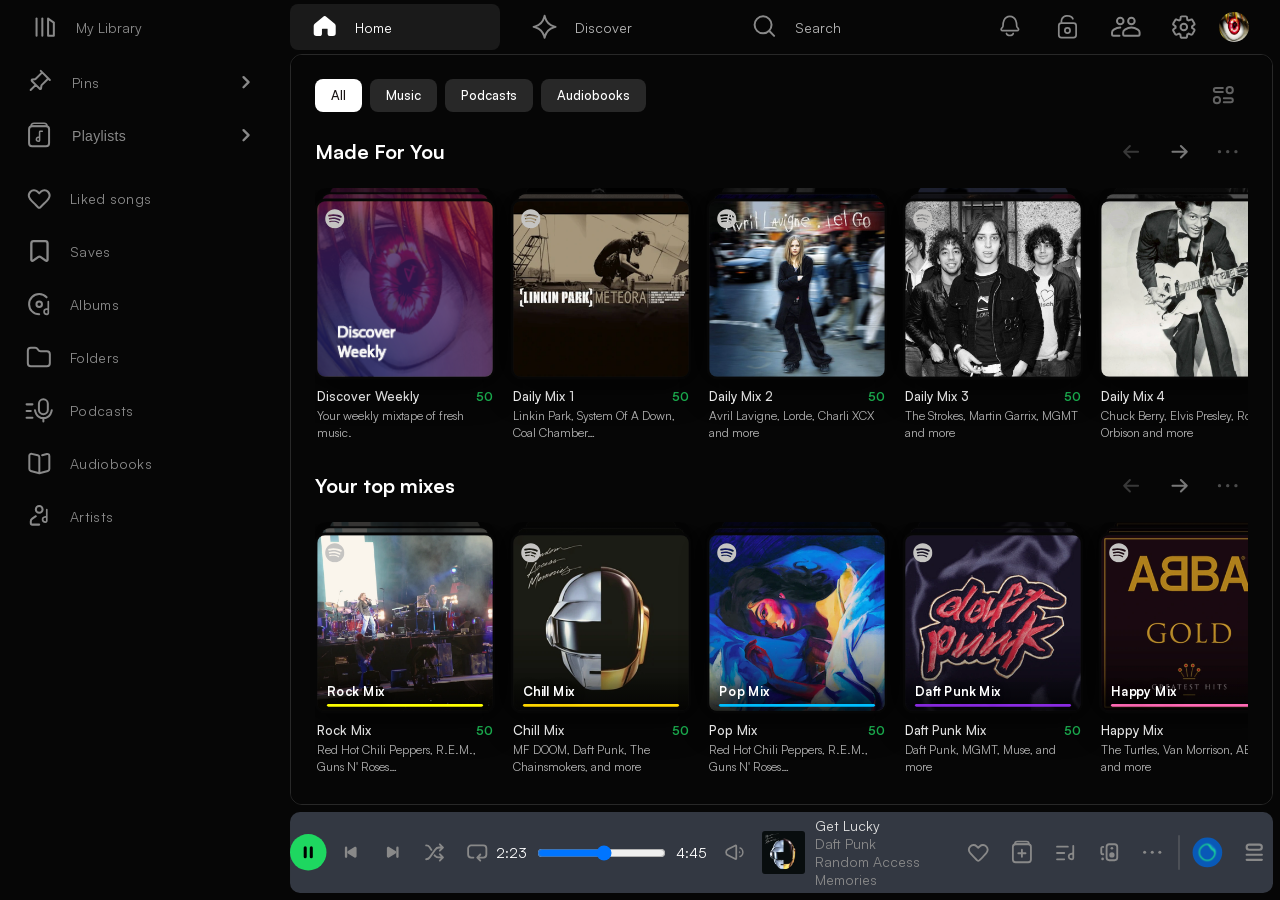
==== commit 6cf65e06: "Merge branch 'main' into feat/player" ====
--- a/index.html
+++ b/index.html
@@ -149,12 +149,11 @@
                 <span class="nav-pill__label">Home</span>
               </a>
 
-              <label class="nav-pill nav-pill--discover">
-                <input type="radio" id="nav-discover" name="primary-nav" class="nav-radio">
+              <a class="nav-pill nav-pill--discover" href="pages/discover.html">
                 <img src="assets/icons/big/discover.svg" alt="" class="nav-icon icon--off" aria-hidden="true">
                 <img src="assets/icons/big/discover-filled.svg" alt="" class="nav-icon icon--on" aria-hidden="true">
                 <span class="nav-pill__label">Discover</span>
-              </label>
+              </a>
 
               <a class="nav-pill nav-pill--search" href="pages/search.html">
                 <img src="assets/icons/big/search.svg" alt="" class="nav-icon" aria-hidden="true">
@@ -317,13 +316,13 @@
                   <div class="card__thumb-wrap">
                     <div class="card__mix-stack">
                       <span class="card__mix-layer card__mix-layer--rear" aria-hidden="true">
-                        <img src="assets/img/daily-mix-1.webp" alt="" class="card__mix-layer-image" loading="lazy">
+                        <img src="assets/img/daily-mix-1-coal.webp" alt="" class="card__mix-layer-image" loading="lazy">
                       </span>
                       <span class="card__mix-layer card__mix-layer--middle" aria-hidden="true">
-                        <img src="assets/img/daily-mix-1.webp" alt="" class="card__mix-layer-image" loading="lazy">
+                        <img src="assets/img/daily-mix-1-soad.webp" alt="" class="card__mix-layer-image" loading="lazy">
                       </span>
                       <div class="card__mix-front">
-                        <img src="assets/img/daily-mix-1.webp" alt="Cover art for Daily Mix 1" class="card__thumb"
+                        <img src="assets/img/daily-mix-1-linkin.webp" alt="Cover art for Daily Mix 1 featuring Linkin Park" class="card__thumb"
                           loading="lazy">
                         <img src="assets/icons/big/spotify.svg" alt="" class="card__logo" aria-hidden="true">
                       </div>
@@ -342,13 +341,13 @@
                   <div class="card__thumb-wrap">
                     <div class="card__mix-stack">
                       <span class="card__mix-layer card__mix-layer--rear" aria-hidden="true">
-                        <img src="assets/img/daily-mix-2.webp" alt="" class="card__mix-layer-image" loading="lazy">
+                        <img src="assets/img/daily-mix-2-charli.webp" alt="" class="card__mix-layer-image" loading="lazy">
                       </span>
                       <span class="card__mix-layer card__mix-layer--middle" aria-hidden="true">
-                        <img src="assets/img/daily-mix-2.webp" alt="" class="card__mix-layer-image" loading="lazy">
+                        <img src="assets/img/daily-mix-2-lorde.webp" alt="" class="card__mix-layer-image" loading="lazy">
                       </span>
                       <div class="card__mix-front">
-                        <img src="assets/img/daily-mix-2.webp" alt="Cover art for Daily Mix 2" class="card__thumb"
+                        <img src="assets/img/daily-mix-2-avril.webp" alt="Cover art for Daily Mix 2 featuring Avril Lavigne" class="card__thumb"
                           loading="lazy">
                         <img src="assets/icons/big/spotify.svg" alt="" class="card__logo" aria-hidden="true">
                       </div>
@@ -367,13 +366,13 @@
                   <div class="card__thumb-wrap">
                     <div class="card__mix-stack">
                       <span class="card__mix-layer card__mix-layer--rear" aria-hidden="true">
-                        <img src="assets/img/daily-mix-3.webp" alt="" class="card__mix-layer-image" loading="lazy">
+                        <img src="assets/img/daily-mix-3-mgmt.webp" alt="" class="card__mix-layer-image" loading="lazy">
                       </span>
                       <span class="card__mix-layer card__mix-layer--middle" aria-hidden="true">
-                        <img src="assets/img/daily-mix-3.webp" alt="" class="card__mix-layer-image" loading="lazy">
+                        <img src="assets/img/daily-mix-3-garrix.webp" alt="" class="card__mix-layer-image" loading="lazy">
                       </span>
                       <div class="card__mix-front">
-                        <img src="assets/img/daily-mix-3.webp" alt="Cover art for Daily Mix 3" class="card__thumb"
+                        <img src="assets/img/daily-mix-3-strokes.webp" alt="Artist image for Daily Mix 3 featuring The Strokes" class="card__thumb"
                           loading="lazy">
                         <img src="assets/icons/big/spotify.svg" alt="" class="card__logo" aria-hidden="true">
                       </div>
@@ -392,13 +391,13 @@
                   <div class="card__thumb-wrap">
                     <div class="card__mix-stack">
                       <span class="card__mix-layer card__mix-layer--rear" aria-hidden="true">
-                        <img src="assets/img/daily-mix-4.webp" alt="" class="card__mix-layer-image" loading="lazy">
+                        <img src="assets/img/daily-mix-4-roy.webp" alt="" class="card__mix-layer-image" loading="lazy">
                       </span>
                       <span class="card__mix-layer card__mix-layer--middle" aria-hidden="true">
-                        <img src="assets/img/daily-mix-4.webp" alt="" class="card__mix-layer-image" loading="lazy">
+                        <img src="assets/img/daily-mix-4-elvis.webp" alt="" class="card__mix-layer-image" loading="lazy">
                       </span>
                       <div class="card__mix-front">
-                        <img src="assets/img/daily-mix-4.webp" alt="Cover art for Daily Mix 4" class="card__thumb"
+                        <img src="assets/img/daily-mix-4-chuck.webp" alt="Artist image for Daily Mix 4 featuring Chuck Berry" class="card__thumb"
                           loading="lazy">
                         <img src="assets/icons/big/spotify.svg" alt="" class="card__logo" aria-hidden="true">
                       </div>
@@ -417,13 +416,13 @@
                   <div class="card__thumb-wrap">
                     <div class="card__mix-stack">
                       <span class="card__mix-layer card__mix-layer--rear" aria-hidden="true">
-                        <img src="assets/img/daily-mix-6.webp" alt="" class="card__mix-layer-image" loading="lazy">
+                        <img src="assets/img/daily-mix-5-dean.webp" alt="" class="card__mix-layer-image" loading="lazy">
                       </span>
                       <span class="card__mix-layer card__mix-layer--middle" aria-hidden="true">
-                        <img src="assets/img/daily-mix-6.webp" alt="" class="card__mix-layer-image" loading="lazy">
+                        <img src="assets/img/daily-mix-5-gerhard.webp" alt="" class="card__mix-layer-image" loading="lazy">
                       </span>
                       <div class="card__mix-front">
-                        <img src="assets/img/daily-mix-6.webp" alt="Cover art for Daily Mix 5" class="card__thumb"
+                        <img src="assets/img/daily-mix-5-frank.webp" alt="Artist image for Daily Mix 5 featuring Frank Sinatra" class="card__thumb"
                           loading="lazy">
                         <img src="assets/icons/big/spotify.svg" alt="" class="card__logo" aria-hidden="true">
                       </div>
@@ -442,13 +441,13 @@
                   <div class="card__thumb-wrap">
                     <div class="card__mix-stack">
                       <span class="card__mix-layer card__mix-layer--rear" aria-hidden="true">
-                        <img src="assets/img/nirvana-radio.webp" alt="" class="card__mix-layer-image" loading="lazy">
+                        <img src="assets/img/nirvana-radio-bleach.webp" alt="" class="card__mix-layer-image" loading="lazy">
                       </span>
                       <span class="card__mix-layer card__mix-layer--middle" aria-hidden="true">
-                        <img src="assets/img/nirvana-radio.webp" alt="" class="card__mix-layer-image" loading="lazy">
+                        <img src="assets/img/nirvana-radio-in-utero.webp" alt="" class="card__mix-layer-image" loading="lazy">
                       </span>
                       <div class="card__mix-front">
-                        <img src="assets/img/nirvana-radio.webp" alt="Cover art for Nirvana Radio" class="card__thumb"
+                        <img src="assets/img/nirvana-radio-band.webp" alt="Artist image for Nirvana Radio" class="card__thumb"
                           loading="lazy">
                         <img src="assets/icons/big/spotify.svg" alt="" class="card__logo" aria-hidden="true">
                         <span class="card__badge card__badge--radio">RADIO</span>
@@ -468,15 +467,15 @@
                   <div class="card__thumb-wrap">
                     <div class="card__mix-stack">
                       <span class="card__mix-layer card__mix-layer--rear" aria-hidden="true">
-                        <img src="assets/img/fall-out-boy-radio.webp" alt="" class="card__mix-layer-image"
+                        <img src="assets/img/fall-out-boy-radio-rejects.webp" alt="" class="card__mix-layer-image"
                           loading="lazy">
                       </span>
                       <span class="card__mix-layer card__mix-layer--middle" aria-hidden="true">
-                        <img src="assets/img/fall-out-boy-radio.webp" alt="" class="card__mix-layer-image"
+                        <img src="assets/img/fall-out-boy-radio-panic.webp" alt="" class="card__mix-layer-image"
                           loading="lazy">
                       </span>
                       <div class="card__mix-front">
-                        <img src="assets/img/fall-out-boy-radio.webp" alt="Cover art for Fall Out Boy Radio"
+                        <img src="assets/img/fall-out-boy-radio-fob.webp" alt="Cover art for Fall Out Boy Radio featuring Fall Out Boy"
                           class="card__thumb" loading="lazy">
                         <img src="assets/icons/big/spotify.svg" alt="" class="card__logo" aria-hidden="true">
                         <span class="card__badge card__badge--radio">RADIO</span>
@@ -951,7 +950,7 @@
               </div>
               <div class="home-section__track" role="list">
 
-                <article class="card card--podcast" role="listitem">
+                <a class="card card--podcast" href="pages/podcasts.html" role="listitem" aria-label="Open anything goes podcast page">
                   <div class="card__thumb-wrap">
                     <img src="assets/img/anything-goes.webp" alt="anything goes…" class="card__thumb" loading="lazy">
                   </div>
@@ -959,9 +958,9 @@
                     <span class="card__title">anything goes…</span>
                     <p class="card__desc">emma chamberlain</p>
                   </div>
-                </article>
-
-                <article class="card card--podcast" role="listitem">
+                </a>
+
+                <a class="card card--podcast" href="pages/podcasts.html" role="listitem" aria-label="Open The Joe Rogan Experience podcast page">
                   <div class="card__thumb-wrap">
                     <img src="assets/img/joe-rogan.webp" alt="Podcast cover for The Joe Rogan Experience"
                       class="card__thumb" loading="lazy">
@@ -970,9 +969,9 @@
                     <span class="card__title">The Joe Rogan…</span>
                     <p class="card__desc">Joe Rogan</p>
                   </div>
-                </article>
-
-                <article class="card card--podcast" role="listitem">
+                </a>
+
+                <a class="card card--podcast" href="pages/podcasts.html" role="listitem" aria-label="Open The Journal podcast page">
                   <div class="card__thumb-wrap">
                     <img src="assets/img/the-journal.webp" alt="Podcast cover for The Journal" class="card__thumb"
                       loading="lazy">
@@ -981,7 +980,7 @@
                     <span class="card__title">The Journal</span>
                     <p class="card__desc">The Wall Street Journal</p>
                   </div>
-                </article>
+                </a>
 
               </div>
             </section>
@@ -1288,13 +1287,10 @@
   </div>
 </section>
     </div><!-- /app-layout__content -->
-
   </div><!-- /app-layout -->
 
   
 
-  </div><!-- /app-layout__content -->
-  </div><!-- /app-layout -->
 
 
   <!-- ===== Mobile Bottom Nav ===== -->
@@ -1307,12 +1303,11 @@
         <span class="nav-mobile__label">Home</span>
       </a>
 
-      <label class="nav-mobile__item" aria-label="Discover">
-        <input type="radio" name="mobile-nav" class="nav-radio">
+      <a class="nav-mobile__item" href="pages/discover.html" aria-label="Discover">
         <img src="assets/icons/big/discover.svg" alt="" class="nav-mobile__icon icon--off" aria-hidden="true">
         <img src="assets/icons/big/discover-filled.svg" alt="" class="nav-mobile__icon icon--on" aria-hidden="true">
         <span class="nav-mobile__label">Discover</span>
-      </label>
+      </a>
 
       <a class="nav-mobile__item" href="pages/search.html" aria-label="Search">
         <img src="assets/icons/big/search.svg" alt="" class="nav-mobile__icon icon--off" aria-hidden="true">
@@ -1320,19 +1315,17 @@
         <span class="nav-mobile__label">Search</span>
       </a>
 
-      <label class="nav-mobile__item" aria-label="Library">
-        <input type="radio" name="mobile-nav" class="nav-radio">
+      <a class="nav-mobile__item" href="pages/liked-songs.html" aria-label="Library">
         <img src="assets/icons/big/library.svg" alt="" class="nav-mobile__icon icon--off" aria-hidden="true">
         <img src="assets/icons/big/library-filled.svg" alt="" class="nav-mobile__icon icon--on" aria-hidden="true">
         <span class="nav-mobile__label">Library</span>
-      </label>
-
-      <label class="nav-mobile__item" aria-label="Me">
-        <input type="radio" name="mobile-nav" class="nav-radio">
+      </a>
+
+      <a class="nav-mobile__item" href="pages/artist.html" aria-label="Me">
         <img src="assets/icons/big/user.svg" alt="" class="nav-mobile__icon icon--off" aria-hidden="true">
         <img src="assets/icons/big/user-filled.svg" alt="" class="nav-mobile__icon icon--on" aria-hidden="true">
         <span class="nav-mobile__label">Me</span>
-      </label>
+      </a>
 
     </div>
   </nav><!-- /nav-mobile -->
@@ -1523,4 +1516,4 @@
 
 </html>
 
-</html>+</html>
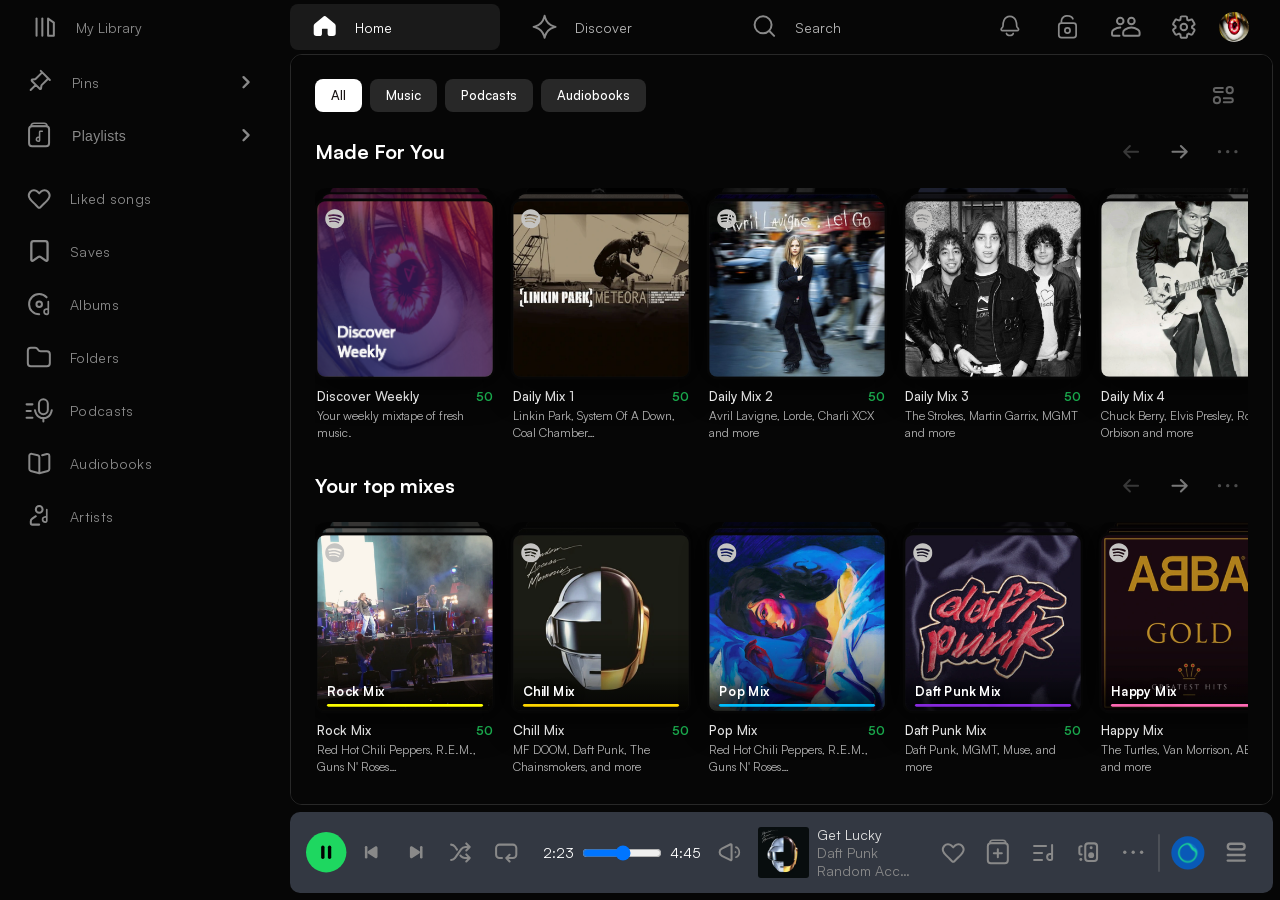
==== commit b9de9d1e: "mc" ====
--- a/index.html
+++ b/index.html
@@ -268,7 +268,7 @@
           <div class="home-feed">
 
             <!-- ── Section 1: Made For You ── -->
-            <section class="home-section">
+            <section class="home-section" data-feed-key="made-for-you">
               <div class="home-section__header">
                 <h2 class="home-section__title">Made For You</h2>
                 <div class="home-section__controls">
@@ -495,7 +495,7 @@
             </section>
 
             <!-- ── Section 2: Your top mixes ── -->
-            <section class="home-section">
+            <section class="home-section" data-feed-key="your-top-mixes">
               <div class="home-section__header">
                 <h2 class="home-section__title">Your top mixes</h2>
                 <div class="home-section__controls">
@@ -748,7 +748,7 @@
             </section>
 
             <!-- ── Section 3: Your favorite artists ── -->
-            <section class="home-section">
+            <section class="home-section" data-feed-key="your-favorite-artists">
               <div class="home-section__header">
                 <h2 class="home-section__title">Your favorite artists</h2>
                 <div class="home-section__controls">
@@ -799,7 +799,7 @@
             </section>
 
             <!-- ── Section 4: Albums for You ── -->
-            <section class="home-section">
+            <section class="home-section" data-feed-key="albums-for-you">
               <div class="home-section__header">
                 <h2 class="home-section__title">Albums for You</h2>
                 <div class="home-section__controls">
@@ -879,7 +879,7 @@
             </section>
 
             <!-- ── Section 5: Audiobooks for you ── -->
-            <section class="home-section">
+            <section class="home-section" data-feed-key="audiobooks-for-you">
               <div class="home-section__header">
                 <h2 class="home-section__title">Audiobooks for you</h2>
                 <div class="home-section__controls">
@@ -986,7 +986,7 @@
             </section>
 
             <!-- ── Section 7: Episodes for you ── -->
-            <section class="home-section">
+            <section class="home-section" data-feed-key="episodes-for-you">
               <div class="home-section__header">
                 <h2 class="home-section__title">Episodes for you</h2>
                 <div class="home-section__controls">
@@ -1344,7 +1344,7 @@
       </button>
 
       <ul class="feed-modal__list">
-        <li class="feed-modal__item">
+        <li class="feed-modal__item" data-feed-key="new-releases">
           <button class="feed-modal__pin-toggle" type="button" aria-label="Toggle pin" aria-pressed="true">
             <img src="assets/icons/big/pin-filled.svg" alt="" class="feed-modal__icon icon--pin-on" aria-hidden="true">
             <img src="assets/icons/big/pin.svg" alt="" class="feed-modal__icon icon--pin-off" aria-hidden="true">
@@ -1358,7 +1358,7 @@
                 src="assets/icons/big/show-filled.svg" alt="" class="icon--vis-off" aria-hidden="true"></button>
           </div>
         </li>
-        <li class="feed-modal__item">
+        <li class="feed-modal__item" data-feed-key="made-for-you">
           <button class="feed-modal__pin-toggle" type="button" aria-label="Toggle pin" aria-pressed="true">
             <img src="assets/icons/big/pin-filled.svg" alt="" class="feed-modal__icon icon--pin-on" aria-hidden="true">
             <img src="assets/icons/big/pin.svg" alt="" class="feed-modal__icon icon--pin-off" aria-hidden="true">
@@ -1372,7 +1372,7 @@
                 src="assets/icons/big/show-filled.svg" alt="" class="icon--vis-off" aria-hidden="true"></button>
           </div>
         </li>
-        <li class="feed-modal__item">
+        <li class="feed-modal__item" data-feed-key="recently-played">
           <button class="feed-modal__pin-toggle" type="button" aria-label="Toggle pin" aria-pressed="true">
             <img src="assets/icons/big/pin-filled.svg" alt="" class="feed-modal__icon icon--pin-on" aria-hidden="true">
             <img src="assets/icons/big/pin.svg" alt="" class="feed-modal__icon icon--pin-off" aria-hidden="true">
@@ -1386,7 +1386,7 @@
                 src="assets/icons/big/show-filled.svg" alt="" class="icon--vis-off" aria-hidden="true"></button>
           </div>
         </li>
-        <li class="feed-modal__item">
+        <li class="feed-modal__item" data-feed-key="your-playlists">
           <button class="feed-modal__pin-toggle" type="button" aria-label="Toggle pin" aria-pressed="false">
             <img src="assets/icons/big/pin-filled.svg" alt="" class="feed-modal__icon icon--pin-on" aria-hidden="true">
             <img src="assets/icons/big/pin.svg" alt="" class="feed-modal__icon icon--pin-off" aria-hidden="true">
@@ -1400,7 +1400,7 @@
                 src="assets/icons/big/show-filled.svg" alt="" class="icon--vis-off" aria-hidden="true"></button>
           </div>
         </li>
-        <li class="feed-modal__item feed-modal__item--hidden">
+        <li class="feed-modal__item feed-modal__item--hidden" data-feed-key="spotify-original-podcasts">
           <button class="feed-modal__pin-toggle" type="button" aria-label="Toggle pin" aria-pressed="false">
             <img src="assets/icons/big/pin-filled.svg" alt="" class="feed-modal__icon icon--pin-on" aria-hidden="true">
             <img src="assets/icons/big/pin.svg" alt="" class="feed-modal__icon icon--pin-off" aria-hidden="true">
@@ -1415,7 +1415,7 @@
                 aria-hidden="true"></button>
           </div>
         </li>
-        <li class="feed-modal__item">
+        <li class="feed-modal__item" data-feed-key="your-favorite-artists">
           <button class="feed-modal__pin-toggle" type="button" aria-label="Toggle pin" aria-pressed="false">
             <img src="assets/icons/big/pin-filled.svg" alt="" class="feed-modal__icon icon--pin-on" aria-hidden="true">
             <img src="assets/icons/big/pin.svg" alt="" class="feed-modal__icon icon--pin-off" aria-hidden="true">
@@ -1429,7 +1429,7 @@
                 src="assets/icons/big/show-filled.svg" alt="" class="icon--vis-off" aria-hidden="true"></button>
           </div>
         </li>
-        <li class="feed-modal__item">
+        <li class="feed-modal__item" data-feed-key="recommended-radio">
           <button class="feed-modal__pin-toggle" type="button" aria-label="Toggle pin" aria-pressed="false">
             <img src="assets/icons/big/pin-filled.svg" alt="" class="feed-modal__icon icon--pin-on" aria-hidden="true">
             <img src="assets/icons/big/pin.svg" alt="" class="feed-modal__icon icon--pin-off" aria-hidden="true">
@@ -1443,7 +1443,7 @@
                 src="assets/icons/big/show-filled.svg" alt="" class="icon--vis-off" aria-hidden="true"></button>
           </div>
         </li>
-        <li class="feed-modal__item">
+        <li class="feed-modal__item" data-feed-key="audiobooks-for-you">
           <button class="feed-modal__pin-toggle" type="button" aria-label="Toggle pin" aria-pressed="false">
             <img src="assets/icons/big/pin-filled.svg" alt="" class="feed-modal__icon icon--pin-on" aria-hidden="true">
             <img src="assets/icons/big/pin.svg" alt="" class="feed-modal__icon icon--pin-off" aria-hidden="true">
@@ -1457,7 +1457,7 @@
                 src="assets/icons/big/show-filled.svg" alt="" class="icon--vis-off" aria-hidden="true"></button>
           </div>
         </li>
-        <li class="feed-modal__item">
+        <li class="feed-modal__item" data-feed-key="your-top-mixes">
           <button class="feed-modal__pin-toggle" type="button" aria-label="Toggle pin" aria-pressed="false">
             <img src="assets/icons/big/pin-filled.svg" alt="" class="feed-modal__icon icon--pin-on" aria-hidden="true">
             <img src="assets/icons/big/pin.svg" alt="" class="feed-modal__icon icon--pin-off" aria-hidden="true">
@@ -1471,7 +1471,7 @@
                 src="assets/icons/big/show-filled.svg" alt="" class="icon--vis-off" aria-hidden="true"></button>
           </div>
         </li>
-        <li class="feed-modal__item">
+        <li class="feed-modal__item" data-feed-key="episodes-for-you">
           <button class="feed-modal__pin-toggle" type="button" aria-label="Toggle pin" aria-pressed="false">
             <img src="assets/icons/big/pin-filled.svg" alt="" class="feed-modal__icon icon--pin-on" aria-hidden="true">
             <img src="assets/icons/big/pin.svg" alt="" class="feed-modal__icon icon--pin-off" aria-hidden="true">
@@ -1485,7 +1485,7 @@
                 src="assets/icons/big/show-filled.svg" alt="" class="icon--vis-off" aria-hidden="true"></button>
           </div>
         </li>
-        <li class="feed-modal__item">
+        <li class="feed-modal__item" data-feed-key="albums-for-you">
           <button class="feed-modal__pin-toggle" type="button" aria-label="Toggle pin" aria-pressed="false">
             <img src="assets/icons/big/pin-filled.svg" alt="" class="feed-modal__icon icon--pin-on" aria-hidden="true">
             <img src="assets/icons/big/pin.svg" alt="" class="feed-modal__icon icon--pin-off" aria-hidden="true">
--- a/css/main.css
+++ b/css/main.css
@@ -552,6 +552,9 @@
   gap: 2.4rem;
 }
 
+.home-section--hidden {
+  display: none;
+}
 .home-section__header {
   display: flex;
   align-items: center;
@@ -1438,37 +1441,50 @@
 }
 .player {
   display: flex;
-  align-items: center;
-  justify-content: center;
   flex-direction: row;
-  justify-content: space-around;
+  justify-content: flex-start;
+  align-items: center;
+  gap: 1.6rem;
   background: #333842;
-  height: 8.1rem;
   border-radius: 1rem;
   position: sticky;
   bottom: 0;
-  left: 27.3rem;
+  min-width: 0;
+  height: 8.1rem;
+  padding-inline: 1.6rem;
   margin-top: 0.7rem;
   margin-bottom: 0.7rem;
   margin-left: 2.4rem;
 }
-.player__left {
-  display: flex;
-  align-items: center;
-  justify-content: center;
-  gap: 0.475rem;
+.player__left, .player__center, .player__right {
+  min-width: 0;
+}
+.player__left, .player__right {
+  display: flex;
+  flex-direction: row;
+  justify-content: flex-start;
+  align-items: center;
+  gap: 0.4rem;
+  flex: 0 0 auto;
 }
 .player__center {
   display: flex;
-  align-items: center;
-  justify-content: center;
-  gap: 1rem;
-}
-.player__right {
-  display: flex;
-  align-items: center;
-  justify-content: center;
-  gap: 0.631rem;
+  flex-direction: row;
+  justify-content: flex-start;
+  align-items: center;
+  gap: 0.8rem;
+  flex: 1 1 auto;
+}
+.player__progress-bar {
+  flex: 1 1 14rem;
+  min-width: 8rem;
+}
+.player__btn-volume {
+  flex: 0 0 auto;
+}
+.player__album-cover {
+  margin: 0;
+  flex-shrink: 0;
 }
 .player__album-cover img {
   width: 5.1rem;
@@ -1477,10 +1493,18 @@
 .player__song-info {
   display: flex;
   flex-direction: column;
-  align-items: center;
-  justify-content: center;
+  justify-content: flex-start;
   align-items: flex-start;
-  justify-content: flex-start;
+  gap: 0;
+  min-width: 0;
+  flex: 0 1 18rem;
+}
+.player__song-title, .player__song-artist, .player__song-album {
+  overflow: hidden;
+  text-overflow: ellipsis;
+  white-space: nowrap;
+  display: block;
+  width: 100%;
 }
 .player__song-title {
   color: #E0E0E0;
@@ -1489,6 +1513,210 @@
   color: #898989;
 }
 
+@media (max-width: 1200px) {
+  .player {
+    gap: 1rem;
+    padding-inline: 1.2rem;
+  }
+  .player__song-info {
+    flex-basis: 14rem;
+  }
+  .player__btn-shuffle,
+  .player__frame,
+  .player__btn-dj,
+  .player__btn-more {
+    display: none;
+  }
+}
+@media (max-width: 992px) {
+  .player {
+    gap: 0.8rem;
+    padding-inline: 1rem;
+  }
+  .player__btn-loop,
+  .player__btn-device,
+  .player__btn-queue,
+  .player__btn-volume,
+  .player__time-current,
+  .player__time-total {
+    display: none;
+  }
+  .player__progress-bar {
+    min-width: 6rem;
+  }
+  .player__album-cover img {
+    width: 4.3rem;
+  }
+  .player__song-info {
+    flex-basis: 10rem;
+  }
+}
+@media (max-width: 767px) {
+  .app-layout__content {
+    padding-bottom: calc(7.2rem + 9.5rem + 1.2rem + env(safe-area-inset-bottom, 0px));
+  }
+  .player {
+    position: fixed;
+    bottom: 9.5rem;
+    left: 0;
+    right: 0;
+    z-index: 21;
+    height: auto;
+    min-height: 6.4rem;
+    margin: 0 0.8rem;
+    padding: 0.8rem 1.2rem 0;
+    padding-bottom: 0.4rem;
+    gap: 0.8rem;
+    border-radius: 1.2rem;
+    flex-wrap: nowrap;
+    align-items: center;
+    overflow: hidden;
+  }
+  .player__progress-bar {
+    position: absolute;
+    bottom: 0;
+    left: 0;
+    right: 0;
+    width: 100%;
+    height: 0.3rem;
+    margin: 0;
+    min-width: unset;
+    flex: none;
+    -webkit-appearance: none;
+    appearance: none;
+    background: transparent;
+    border-radius: 0;
+    pointer-events: auto;
+  }
+  .player__progress-bar::-webkit-slider-thumb {
+    -webkit-appearance: none;
+    width: 0.6rem;
+    height: 0.6rem;
+    border-radius: 50%;
+    background: #FFFFFF;
+    margin-top: -0.15rem;
+  }
+  .player__progress-bar::-moz-range-thumb {
+    width: 0.6rem;
+    height: 0.6rem;
+    border-radius: 50%;
+    background: #FFFFFF;
+    border: none;
+  }
+  .player__progress-bar::-webkit-slider-runnable-track {
+    height: 0.3rem;
+    background: rgba(255, 255, 255, 0.12);
+    border-radius: 0;
+  }
+  .player__progress-bar::-moz-range-track {
+    height: 0.3rem;
+    background: rgba(255, 255, 255, 0.12);
+    border-radius: 0;
+  }
+  .player__progress-bar::-moz-range-progress {
+    height: 0.3rem;
+    background: #B3B3B3;
+    border-radius: 0;
+  }
+  .player__left {
+    order: 3;
+    flex: 0 0 auto;
+    gap: 0;
+  }
+  .player__center {
+    order: 1;
+    flex: 1 1 auto;
+    min-width: 0;
+    gap: 0.6rem;
+    flex-direction: row;
+    align-items: center;
+    justify-content: flex-start;
+  }
+  .player__right {
+    order: 2;
+    flex: 0 0 auto;
+    gap: 0.4rem;
+  }
+  .player__btn-prev,
+  .player__btn-next,
+  .player__btn-shuffle,
+  .player__btn-loop {
+    display: none;
+  }
+  .btn-play-pause {
+    width: 4.041rem;
+    height: 4.041rem;
+    min-width: 4.041rem;
+    min-height: 4.041rem;
+    border-radius: 0;
+    background: transparent;
+    color: inherit;
+    display: flex;
+    align-items: center;
+    justify-content: center;
+    padding: 0;
+    border: none;
+    background-image: url("../assets/icons/big/play-simple.svg");
+    background-repeat: no-repeat;
+    background-position: center;
+    background-size: contain;
+  }
+  .btn-play-pause img {
+    display: none;
+  }
+  .player__time-current,
+  .player__time-total,
+  .player__btn-volume {
+    display: none;
+  }
+  .player__progress-bar {
+    display: block;
+  }
+  .player__album-cover {
+    flex-shrink: 0;
+  }
+  .player__album-cover img {
+    width: 4.4rem;
+    height: 4.4rem;
+    border-radius: 0.8rem;
+  }
+  .player__song-info {
+    flex: 1 1 auto;
+    flex-basis: 0;
+    min-width: 0;
+  }
+  .player__song-album {
+    display: none;
+  }
+  .player__song-title {
+    font-size: 1.2rem;
+    color: #E0E0E0;
+  }
+  .player__song-artist {
+    font-size: 1.1rem;
+    color: #898989;
+  }
+  .player__btn-fav,
+  .player__btn-lyrics,
+  .player__btn-device,
+  .player__btn-more,
+  .player__frame,
+  .player__btn-dj,
+  .player__btn-queue {
+    display: none;
+  }
+  .btn-add {
+    display: inline-flex;
+    display: flex;
+    align-items: center;
+    justify-content: center;
+    padding: 0;
+    color: #B3B3B3;
+  }
+  .btn-add img {
+    size: 4.041rem;
+  }
+}
 /* ======= Cards ======= */
 .card {
   flex: 0 0 auto;
@@ -3907,9 +4135,6 @@
   flex: 0 0 auto;
   min-width: max-content;
 }
-.artist-subnav__view-controls[hidden] {
-  display: none !important;
-}
 .artist-subnav--albums-active .artist-subnav__view-controls {
   display: inline-flex;
 }
